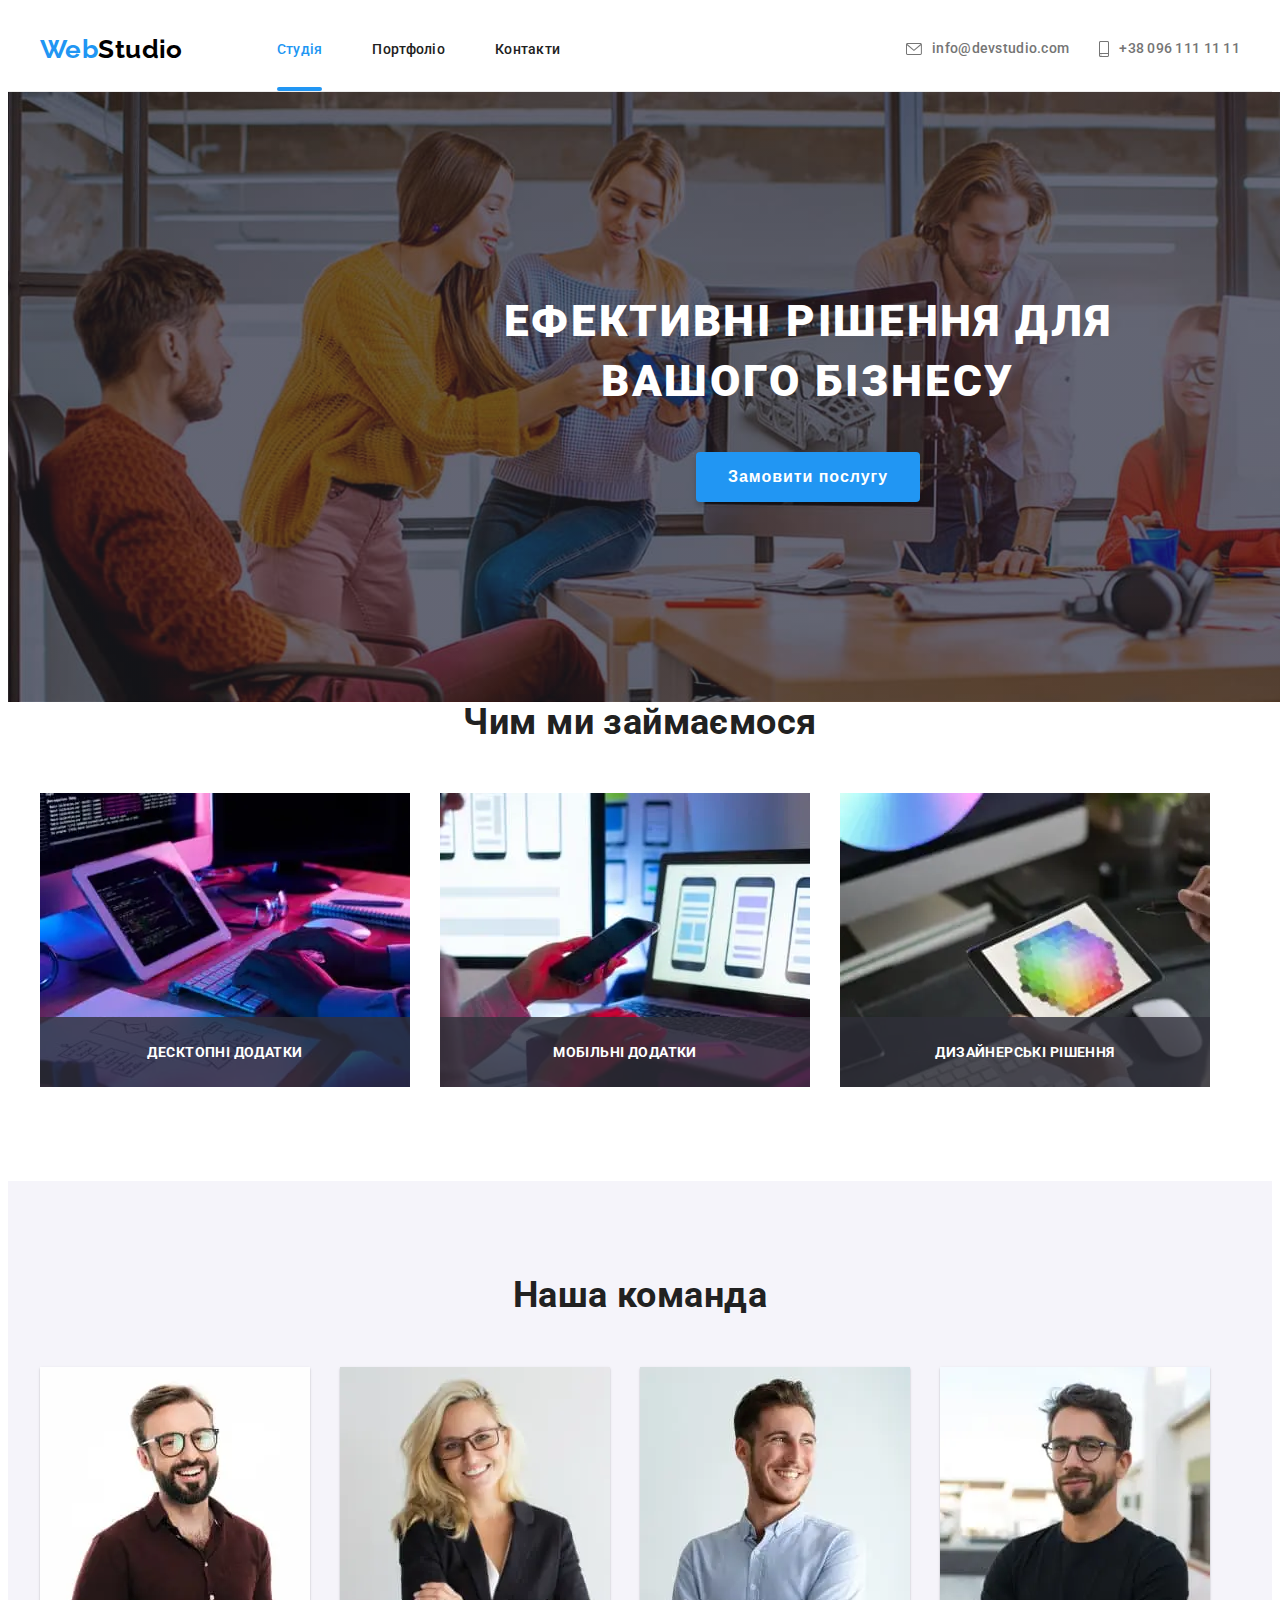
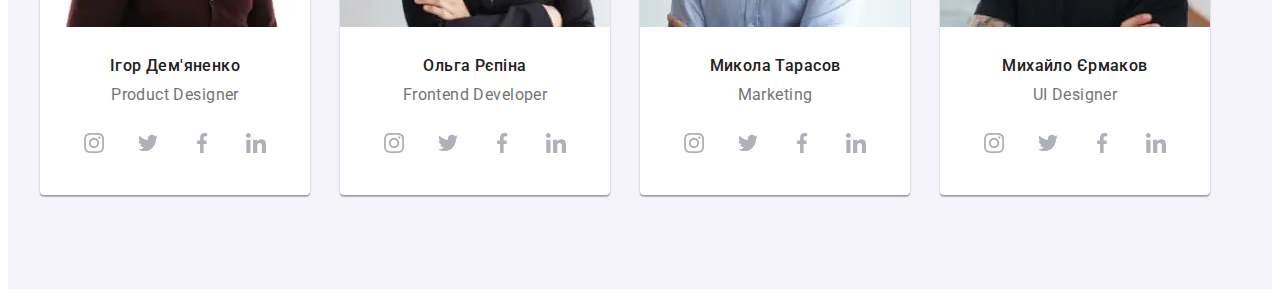
==== index.html @ 6a12a8f6 "add-img-home-page" ====
<!DOCTYPE html>
<html lang="uk">
  <head>
    <meta charset="UTF-8" />
    <meta http-equiv="X-UA-Compatible" content="IE=edge" />
    <meta name="viewport" content="width=device-width, initial-scale=1.0" />
    <!--fonts-raleway-roboto----------------->
    <link rel="preconnect" href="https://fonts.googleapis.com" />
    <link rel="preconnect" href="https://fonts.gstatic.com" crossorigin />
    <link
      href="https://fonts.googleapis.com/css2?family=Oleo+Script:wght@400;700&family=Raleway:wght@700&family=Roboto:wght@400;500;700;900&display=swap"
      rel="stylesheet"
    />

    <!--normalazi----------------------------------->
    <link
      rel="stylesheet"
      href="https://cdnjs.cloudflare.com/ajax/libs/modern-normalize/1.1.0/modern-normalize.min.css"
      integrity="sha512-wpPYUAdjBVSE4KJnH1VR1HeZfpl1ub8YT/NKx4PuQ5NmX2tKuGu6U/JRp5y+Y8XG2tV+wKQpNHVUX03MfMFn9Q=="
      crossorigin="anonymous"
      referrerpolicy="no-referrer"
    />
    <!--normalize-end------------------------------->

    <link rel="stylesheet" href="./css/main.min.css" />
    <title>WebStudio</title>
  </head>
  <body>
    <!--navigation-section-------------------->
    <header class="header">
      <div class="container header-container">
        <nav class="navigation">
          <!--Logo-------------------->
          <div class="logo__header">
            <a class="link" href="#"
              ><span class="logo__text-blue">Web</span
              ><span class="logo__text-dark">Studio</span></a
            >
          </div>
          <!--menu-buttons------ ------>
          <ul class="navigation__list list hover">
            <li class="navigation__menu">
              <a class="navigation__item-active" href="./index.html">Студія</a>
            </li>
            <li class="navigation__menu">
              <a class="navigation__item" href="./portfolio.html">Портфоліо</a>
            </li>
            <li class="navigation__menu">
              <a class="navigation__item" href="#">Контакти</a>
            </li>
          </ul>
        </nav>

        <!--right-------------------------->
        <div class="navigation__contact">
          <ul class="navigation__list list navigation__contact-wrap">
            <li class="navigation__contact-items hover">
              <a class="navigation__mail" href="mailto:info@devstudio.com">
                <svg class="icon-envelope" width="16" height="12">
                  <use href="./images/icons.svg#envelope"></use>
                </svg>
                info@devstudio.com
              </a>
            </li>

            <li class="navigation__contact-items hover">
              <a class="navigation__telephone" href="tel:+380961111111">
                <svg class="icon-smartphone" width="10" height="16">
                  <use href="./images/icons.svg#smartphone"></use>
                </svg>
                +38 096 111 11 11
              </a>
            </li>
          </ul>
        </div>
        <!--right-end---------------------------->
        <button type="button" class="mobile-menu-btn js-open-menu">
          <svg class="mobile-menu-btn__icon" width="40" height="40">
            <use href="./images/icons.svg#icon-burger"></use>
          </svg>
        </button>
      </div>
      <!--container-end-->

      <div class="mobile-menu js-menu-container">
        <div class="container mobile-menu__container">
          <button type="button" class="mobile-menu__close-btn js-close-menu">
            <svg class="mobile-menu__close-icon" width="40" height="40">
              <use href="./images/icons.svg#icon-close"></use>
            </svg>
          </button>
          <ul class="list mobile-menu__page__indent">
            <li>
              <a class="link mobile-menu__page__link" href="./index.html"
                >Студія</a
              >
            </li>
            <li>
              <a class="link mobile-menu__page__link" href="./portfolio.html"
                >Портфоліо</a
              >
            </li>
            <li>
              <a class="link mobile-menu__page__link" href="#">Контакти</a>
            </li>
          </ul>
          <ul class="list mobile-menu__contact__indent">
            <li>
              <a
                class="link mobile-menu__contact__number"
                href="tel:+380961111111"
                >+38 096 111 11 11</a
              >
            </li>
            <li>
              <a
                class="link mobile-menu__contact__mail"
                href="mailto:info@devstudio.com"
                >info@devstudio.com</a
              >
            </li>
          </ul>
          <ul class="mobile-menu__social-btn list">
            <li class="mobile-menu__social-btn__border">
              <a class="link mobile-menu__social-btn__link" href=""
                >Instagram</a
              >
            </li>
            <li class="mobile-menu__social-btn__border">
              <a class="link mobile-menu__social-btn__link" href="">Twitter</a>
            </li>
            <li class="mobile-menu__social-btn__border">
              <a class="link mobile-menu__social-btn__link" href="">Facebook</a>
            </li>
            <li class="mobile-menu__social-btn__border">
              <a class="link mobile-menu__social-btn__link" href="">LinkedIn</a>
            </li>
          </ul>
        </div>
      </div>
    </header>

    <!--baner-section------------->
    <main>
      <section class="banner">
        <div class="container">
          <h1>Ефективні рішення для вашого бізнесу</h1>
          <button type="button" data-modal-open>Замовити послугу</button>
        </div>
      </section>

      <!--benefit-section-------
      <section class="benefits__content">
        <div class="container">
          <h2 class="visually-hidden">Наші переваги</h2>
          <ul class="benefits__wrapper">
            <li class="list benefit__content-indent">
              <div class="benefit__icon-border">
                <svg width="70" height="70">
                  <use href="./images/icons.svg#antenna"></use>
                </svg>
              </div>
              <h3 class="">Увага до деталей</h3>
              <p>
                Ідейні міркування, і навіть початок повсякденної роботи з
                формування позиції
              </p>
            </li>
            <li class="list benefit__content-indent">
              <div class="benefit__icon-border">
                <svg width="70" height="70">
                  <use href="./images/icons.svg#clock"></use>
                </svg>
              </div>
              <h3>Пунктуальність</h3>
              <p>
                Завдання організації, особливо рамки і місце навчання кадрів
                тягне у себе.
              </p>
            </li>
            <li class="list benefit__content-indent">
              <div class="benefit__icon-border">
                <svg width="70" height="70">
                  <use href="./images/icons.svg#diagram"></use>
                </svg>
              </div>
              <h3>Планування</h3>
              <p>
                Так само консультація з широким активом значною мірою зумовляє.
              </p>
            </li>
            <li class="list benefit__content-indent">
              <div class="benefit__icon-border">
                <svg width="70" height="70">
                  <use href="./images/icons.svg#astronaut"></use>
                </svg>
              </div>
              <h3>Сучасні технології</h3>
              <p>
                Значимість цих проблем настільки очевидна, що реалізація
                планових завдань.
              </p>
            </li>
          </ul>
        </div>
      </section>
-->

      <!--an experience--------->
      <section class="experience__content">
        <div class="container">
          <h2>Чим ми займаємося</h2>
          <ul class="experience__content__img list">
            <li>
              <div class="experience__wrapper">
                <picture>
                  <source
                    srcset="./images/coding.webp 1x, ./images/coding-2x.webp 2x"
                    media="(min-width: 1200px)"
                    type="image/webp"
                  />
                  <source
                    srcset="./images/coding.jpg 1x, ./images/coding-2x.jpg 2x"
                    media="(min-width: 1200px)"
                  />
                  <source
                    srcset="./images/coding.webp 1x, ./images/coding-2x.webp 2x"
                    media="(min-width: 768px)"
                    type="image/webp"
                  />
                  <source
                    srcset="./images/coding.jpg 1x, ./images/coding-2x.jpg 2x"
                    media="(min-width: 768px)"
                  />
                  <source
                    srcset="./images/coding.webp 1x, ./images/coding-2x.webp 2x"
                    media="(max-width: 767px)"
                    type="image/webp"
                  />
                  <source
                    srcset="./images/coding.jpg 1x, ./images/coding-2x.jpg 2x"
                    media="(max-width: 767px)"
                  />

                  <img
                    src="./images/coding.jpg"
                    alt="программування"
                    width="370"
                  />
                </picture>

                <div class="experience__description">
                  <h3>Десктопні додатки</h3>
                </div>
                <!--wrapper-exp-end-->
              </div>
            </li>
            <li>
              <div class="experience__wrapper">
                <picture>
                  <source
                    srcset="
                      ./images/mob-dev.webp    1x,
                      ./images/mob-dev-2x.webp 2x
                    "
                    media="(min-width: 1200px)"
                    type="image/webp"
                  />
                  <source
                    srcset="./images/mob-dev.jpg 1x, ./images/mob-dev-2x.jpg 2x"
                    media="(min-width: 1200px)"
                  />
                  <source
                    srcset="
                      ./images/mob-dev.webp    1x,
                      ./images/mob-dev-2x.webp 2x
                    "
                    media="(min-width: 768px)"
                    type="image/webp"
                  />
                  <source
                    srcset="./images/mob-dev.jpg 1x, ./images/mob-dev-2x.jpg 2x"
                    media="(min-width: 768px)"
                  />
                  <source
                    srcset="
                      ./images/mob-dev.webp    1x,
                      ./images/mob-dev-2x.webp 2x
                    "
                    media="(max-width: 767px)"
                    type="image/webp"
                  />
                  <source
                    srcset="./images/mob-dev.jpg 1x, ./images/mob-dev-2x.jpg 2x"
                    media="(max-width: 767px)"
                  />

                  <img
                    src="./images/mob-dev.jpg"
                    alt="розробка мобільних додатків"
                    width="370"
                  />
                </picture>
                <div class="experience__description">
                  <h3>Мобільні додатки</h3>
                </div>
                <!--wrapper-exp-end-->
              </div>
            </li>
            <li>
              <div class="experience__wrapper">
                <picture>
                  <source
                    srcset="
                      ./images/design-dev.webp    1x,
                      ./images/design-dev-2x.webp 2x
                    "
                    media="(min-width: 1200px)"
                    type="image/webp"
                  />
                  <source
                    srcset="
                      ./images/design-dev.jpg    1x,
                      ./images/design-dev-2x.jpg 2x
                    "
                    media="(min-width: 1200px)"
                  />
                  <source
                    srcset="
                      ./images/design-dev.webp    1x,
                      ./images/design-dev-2x.webp 2x
                    "
                    media="(min-width: 768px)"
                    type="image/webp"
                  />
                  <source
                    srcset="
                      ./images/design-dev.jpg    1x,
                      ./images/design-dev-2x.jpg 2x
                    "
                    media="(min-width: 768px)"
                  />
                  <source
                    srcset="
                      ./images/design-dev.webp    1x,
                      ./images/design-dev-2x.webp 2x
                    "
                    media="(max-width: 767px)"
                    type="image/webp"
                  />
                  <source
                    srcset="
                      ./images/design-dev.jpg    1x,
                      ./images/design-dev-2x.jpg 2x
                    "
                    media="(max-width: 767px)"
                  />
                  <img
                    src="./images/design-dev.jpg"
                    alt="розробка дизайну"
                    width="370"
                  />
                </picture>
                <div class="experience__description">
                  <h3>Дизайнерські рішення</h3>
                </div>
                <!--wrapper-exp-end-->
              </div>
            </li>
          </ul>
        </div>
        <!--container-end-->
      </section>

      <!--our-command-section----->
      <section class="our-command__content">
        <div class="container">
          <h2>Наша команда</h2>
          <ul class="list our-command__indent">
            <li class="our-command__card">
              <!--person-1------------------>
              <picture>
                <source
                  srcset="
                    ./images/igor-demyanenko.webp    1x,
                    ./images/igor-demyanenko-2x.webp 2x
                  "
                  media="(min-width: 1200px)"
                  type="image/webp"
                />
                <source
                  srcset="
                    ./images/igor-demyanenko.jpg    1x,
                    ./images/igor-demyanenko-2x.jpg 2x
                  "
                  media="(min-width: 1200px)"
                />
                <source
                  srcset="
                    ./images/igor-demyanenko.webp    1x,
                    ./images/igor-demyanenko-2x.webp 2x
                  "
                  media="(min-width: 768px)"
                  type="image/webp"
                />
                <source
                  srcset="
                    ./images/igor-demyanenko.jpg    1x,
                    ./images/igor-demyanenko-2x.jpg 2x
                  "
                  media="(min-width: 768px)"
                />
                <source
                  srcset="
                    ./images/igor-demyanenko.webp    1x,
                    ./images/igor-demyanenko-2x.webp 2x
                  "
                  media="(max-width: 767px)"
                  type="image/webp"
                />
                <source
                  srcset="
                    ./images/igor-demyanenko.jpg    1x,
                    ./images/igor-demyanenko-2x.jpg 2x
                  "
                  media="(max-width: 767px)"
                />

                <img
                  src="./images/igor-demyanenko.jpg"
                  alt="Дизайнер"
                  width="270"
                />
              </picture>
              <div class="our-command__card-indent">
                <h3>Ігор Дем'яненко</h3>
                <p lang="en">Product Designer</p>

                <ul class="list our-command__icon-wrapper">
                  <li class="">
                    <a class="our-command__icon-link" href="">
                      <svg class="our-command__icon" width="20" height="20">
                        <use href="./images/icons.svg#instagram"></use>
                      </svg>
                    </a>
                  </li>
                  <li>
                    <a class="our-command__icon-link" href="">
                      <svg class="our-command__icon" width="20" height="20">
                        <use href="./images/icons.svg#twitter"></use>
                      </svg>
                    </a>
                  </li>
                  <li>
                    <a class="our-command__icon-link" href="">
                      <svg class="our-command__icon" width="20" height="20">
                        <use href="./images/icons.svg#facebook"></use>
                      </svg>
                    </a>
                  </li>
                  <li>
                    <a class="our-command__icon-link" href="">
                      <svg class="our-command__icon" width="20" height="20">
                        <use href="./images/icons.svg#linkedin"></use>
                      </svg>
                    </a>
                  </li>
                </ul>
              </div>
            </li>
            <!--person-2--------------------->
            <li class="our-command__card">
              <picture>
                <source
                  srcset="
                    ./images/olga-repina.webp    1x,
                    ./images/olga-repina-2x.webp 2x
                  "
                  media="(min-width: 1200px)"
                  type="image/webp"
                />
                <source
                  srcset="
                    ./images/olga-repina.jpg    1x,
                    ./images/olga-repina-2x.jpg 2x
                  "
                  media="(min-width: 1200px)"
                />
                <source
                  srcset="
                    ./images/olga-repina.webp    1x,
                    ./images/olga-repina-2x.webp 2x
                  "
                  media="(min-width: 768px)"
                  type="image/webp"
                />
                <source
                  srcset="
                    ./images/olga-repina.jpg    1x,
                    ./images/olga-repina-2x.jpg 2x
                  "
                  media="(min-width: 768px)"
                />
                <source
                  srcset="
                    ./images/olga-repina.webp    1x,
                    ./images/olga-repina-2x.webp 2x
                  "
                  media="(max-width: 767px)"
                  type="image/webp"
                />
                <source
                  srcset="
                    ./images/olga-repina.jpg    1x,
                    ./images/olga-repina-2x.jpg 2x
                  "
                  media="(max-width: 767px)"
                />
                <img
                  src="./images/olga-repina.jpg"
                  alt="Розробник"
                  width="270"
                />
              </picture>
              <div class="our-command__card-indent">
                <h3>Ольга Рєпіна</h3>
                <p lang="en">Frontend Developer</p>

                <ul class="list our-command__icon-wrapper">
                  <li class="">
                    <a class="our-command__icon-link" href="">
                      <svg class="our-command__icon" width="20" height="20">
                        <use href="./images/icons.svg#instagram"></use>
                      </svg>
                    </a>
                  </li>
                  <li>
                    <a class="our-command__icon-link" href="">
                      <svg class="our-command__icon" width="20" height="20">
                        <use href="./images/icons.svg#twitter"></use>
                      </svg>
                    </a>
                  </li>
                  <li>
                    <a class="our-command__icon-link" href="">
                      <svg class="our-command__icon" width="20" height="20">
                        <use href="./images/icons.svg#facebook"></use>
                      </svg>
                    </a>
                  </li>
                  <li>
                    <a class="our-command__icon-link" href="">
                      <svg class="our-command__icon" width="20" height="20">
                        <use href="./images/icons.svg#linkedin"></use>
                      </svg>
                    </a>
                  </li>
                </ul>
              </div>
            </li>
            <!--persone-3--------------------->
            <li class="our-command__card">
              <picture>
                <source
                  srcset="
                    ./images/mikola-tarasov.webp    1x,
                    ./images/mikola-tarasov-2x.webp 2x
                  "
                  media="(min-width: 1200px)"
                  type="image/webp"
                />
                <source
                  srcset="
                    ./images/mikola-tarasov.jpg    1x,
                    ./images/mikola-tarasov-2x.jpg 2x
                  "
                  media="(min-width: 1200px)"
                />
                <source
                  srcset="
                    ./images/mikola-tarasov.webp    1x,
                    ./images/mikola-tarasov-2x.webp 2x
                  "
                  media="(min-width: 768px)"
                  type="image/webp"
                />
                <source
                  srcset="
                    ./images/mikola-tarasov.jpg    1x,
                    ./images/mikola-tarasov-2x.jpg 2x
                  "
                  media="(min-width: 768px)"
                />
                <source
                  srcset="
                    ./images/mikola-tarasov.webp    1x,
                    ./images/mikola-tarasov-2x.webp 2x
                  "
                  media="(max-width: 767px)"
                  type="image/webp"
                />
                <source
                  srcset="
                    ./images/mikola-tarasov.jpg    1x,
                    ./images/mikola-tarasov-2x.jpg 2x
                  "
                  media="(max-width: 767px)"
                />
                <img
                  src="./images/mikola-tarasov.jpg"
                  alt="Маркетолог"
                  width="270"
                />
              </picture>
              <div class="our-command__card-indent">
                <h3>Микола Тарасов</h3>
                <p lang="en">Marketing</p>

                <ul class="list our-command__icon-wrapper">
                  <li class="">
                    <a class="our-command__icon-link" href="">
                      <svg class="our-command__icon" width="20" height="20">
                        <use href="./images/icons.svg#instagram"></use>
                      </svg>
                    </a>
                  </li>
                  <li>
                    <a class="our-command__icon-link" href="">
                      <svg class="our-command__icon" width="20" height="20">
                        <use href="./images/icons.svg#twitter"></use>
                      </svg>
                    </a>
                  </li>
                  <li>
                    <a class="our-command__icon-link" href="">
                      <svg class="our-command__icon" width="20" height="20">
                        <use href="./images/icons.svg#facebook"></use>
                      </svg>
                    </a>
                  </li>
                  <li>
                    <a class="our-command__icon-link" href="">
                      <svg class="our-command__icon" width="20" height="20">
                        <use href="./images/icons.svg#linkedin"></use>
                      </svg>
                    </a>
                  </li>
                </ul>
              </div>
            </li>
            <!--person-4------------>
            <li class="our-command__card">
              <picture>
                <source
                  srcset="
                    ./images/mihailo-ermakov.webp    1x,
                    ./images/mihailo-ermakov-2x.webp 2x
                  "
                  media="(min-width: 1200px)"
                  type="image/webp"
                />
                <source
                  srcset="
                    ./images/mihailo-ermakov.jpg    1x,
                    ./images/mihailo-ermakov-2x.jpg 2x
                  "
                  media="(min-width: 1200px)"
                />
                <source
                  srcset="
                    ./images/mihailo-ermakov.webp    1x,
                    ./images/mihailo-ermakov-2x.webp 2x
                  "
                  media="(min-width: 768px)"
                  type="image/webp"
                />
                <source
                  srcset="
                    ./images/mihailo-ermakov.jpg    1x,
                    ./images/mihailo-ermakov-2x.jpg 2x
                  "
                  media="(min-width: 768px)"
                />
                <source
                  srcset="
                    ./images/mihailo-ermakov.webp    1x,
                    ./images/mihailo-ermakov-2x.webp 2x
                  "
                  media="(max-width: 767px)"
                  type="image/webp"
                />
                <source
                  srcset="
                    ./images/mihailo-ermakov.jpg    1x,
                    ./images/mihailo-ermakov-2x.jpg 2x
                  "
                  media="(max-width: 767px)"
                />
                <img
                  src="./images/mihailo-ermakov.jpg"
                  alt="Дизайнер"
                  width="270"
                />
              </picture>
              <div class="our-command__card-indent">
                <h3>Михайло Єрмаков</h3>
                <p lang="en">UI Designer</p>

                <ul class="list our-command__icon-wrapper">
                  <li class="">
                    <a class="our-command__icon-link" href="">
                      <svg class="our-command__icon" width="20" height="20">
                        <use href="./images/icons.svg#instagram"></use>
                      </svg>
                    </a>
                  </li>
                  <li>
                    <a class="our-command__icon-link" href="">
                      <svg class="our-command__icon" width="20" height="20">
                        <use href="./images/icons.svg#twitter"></use>
                      </svg>
                    </a>
                  </li>
                  <li>
                    <a class="our-command__icon-link" href="">
                      <svg class="our-command__icon" width="20" height="20">
                        <use href="./images/icons.svg#facebook"></use>
                      </svg>
                    </a>
                  </li>
                  <li>
                    <a class="our-command__icon-link" href="">
                      <svg class="our-command__icon" width="20" height="20">
                        <use href="./images/icons.svg#linkedin"></use>
                      </svg>
                    </a>
                  </li>
                </ul>
              </div>
            </li>
          </ul>
        </div>
        <!--container-end-->
      </section>

      <!--section-our-client---------
      <section class="our-client__content">
        <div class="container">
          <h2>Постійні клієнти</h2>
          <ul class="list our-client__logo-wrapper">
            <li class="client-logo__indent">
              <a class="client-logo__link" href="#">
                <svg class="client-logo__icon" width="106" height="60">
                  <use href="./images/icons.svg#Logo-1"></use>
                </svg>
              </a>
            </li>
            <li class="client-logo__indent">
              <a class="client-logo__link" href="#">
                <svg class="client-logo__icon" width="106" height="60">
                  <use href="./images/icons.svg#Logo-2"></use>
                </svg>
              </a>
            </li>
            <li class="client-logo__indent">
              <a class="client-logo__link" href="#">
                <svg class="client-logo__icon" width="106" height="60">
                  <use href="./images/icons.svg#Logo-3"></use>
                </svg>
              </a>
            </li>
            <li class="client-logo__indent">
              <a class="client-logo__link" href="">
                <svg class="client-logo__icon" width="106" height="60">
                  <use href="./images/icons.svg#Logo-4"></use>
                </svg>
              </a>
            </li>
            <li class="client-logo__indent">
              <a class="client-logo__link" href="#">
                <svg class="client-logo__icon" width="106" height="60">
                  <use href="./images/icons.svg#Logo-5"></use>
                </svg>
              </a>
            </li>
            <li class="client-logo__indent">
              <a class="client-logo__link" href="#">
                <svg class="client-logo__icon" width="106" height="60">
                  <use href="./images/icons.svg#Logo-6"></use>
                </svg>
              </a>
            </li>
          </ul>
        </div>
      --container-end--
      </section>
    
      --section-our-client-end------->
    </main>

    <!--footer-------------------
    <footer>
      <div class="container">
        <div class="footer__wrapper">
          <div class="">
            <div class="footer__logo-wrapper">
              <a href="#"
                ><span class="logo__text-blue">Web</span
                ><span class="logo__text-white">Studio</span></a
              >
            </div>

            <address>
              <p>м. Київ, пр-т Лесі Українки, 26</p>
              <ul class="list">
                <li>
                  <a class="link" href="mailto:info@example.com">
                    info@example.com
                  </a>
                </li>
                <li>
                  <a class="link" href="tel:+380991111111">
                    +38 099 111 11 11
                  </a>
                </li>
              </ul>
            </address>
          </div>

          <div class="footer-social__content">
            <p>приєднуйтесь</p>
            <ul class="list footer-social__icon-indent">
              <li>
                <a class="footer-social__link" href="#">
                  <svg class="footer-social__icon" width="20" height="20">
                    <use href="./images/icons.svg#instagram"></use>
                  </svg>
                </a>
              </li>
              <li>
                <a class="footer-social__link" href="#">
                  <svg class="footer-social__icon" width="20" height="20">
                    <use href="./images/icons.svg#twitter"></use>
                  </svg>
                </a>
              </li>
              <li>
                <a class="footer-social__link" href="#">
                  <svg class="footer-social__icon" width="20" height="20">
                    <use href="./images/icons.svg#facebook"></use>
                  </svg>
                </a>
              </li>
              <li>
                <a class="footer-social__link" href="#">
                  <svg class="footer-social__icon" width="20" height="20">
                    <use href="./images/icons.svg#linkedin"></use>
                  </svg>
                </a>
              </li>
            </ul>
          </div>
        --address-social-end--

          <div class="footer-mailing__content">
            <p>Підпишіться на розсилку</p>

            <form class="footer-mailing__form">
              <input
                name="user_email"
                class="footer-mailing__input"
                type="email"
                placeholder="E-mail"
              />
              <button class="footer-mailing__btn" type="submit">
                Підписатися
                <svg class="footer-mailing__icon" width="24" height="24">
                  <use href="./images/icons.svg#icon-send"></use>
                </svg>
              </button>
            </form>
          </div>
          --------------------------
        </div>
        --column-end--
      </div>
      --container-end--
    </footer>
  -->
    <!--backdrop----------------------
    <div class="backdrop is-hidden" data-modal>
      <div class="modal">
        <button type="button" class="modal__close-btn" data-modal-close>
          <svg class="modal-close-icon" width="18" height="18">
            <use href="./images/icons.svg#icon-close"></use>
          </svg>
        </button>

        <strong class="modal__header"
          >Залиште свої дані, ми вам передзвонимо</strong
        >
        <form class="contact-form">
          <label class="modal-form__field">
            <span class="modal-form__title-name">Ім'я</span>
            <span class="modal-form__input-wrapper">
              <input name="user_name" class="modal-form__input" type="text" />

              <svg class="modal-form__icon" width="18" height="18">
                <use href="./images/icons.svg#icon-person"></use>
              </svg>
            </span>
          </label>

          <label class="modal-form__field">
            <span class="modal-form__title-phone">Телефон</span>
            <span class="modal-form__input-wrapper">
              <input name="user_phone" class="modal-form__input" type="tel" />
              <svg class="modal-form__icon" width="18" height="18">
                <use href="./images/icons.svg#icon-phone-form"></use>
              </svg>
            </span>
          </label>

          <label class="modal-form__field">
            <span class="modal-form__title-email">Пошта</span>
            <span class="modal-form__input-wrapper">
              <input name="user_email" class="modal-form__input" type="email" />
              <svg class="modal-form__icon" width="18" height="18">
                <use href="./images/icons.svg#icon-email-form"></use>
              </svg>
            </span>
          </label>

          <label class="modal-form__field">
            <span class="modal-form__title-comment">Коментар</span>
            <textarea
              name="user_message"
              class="modal-form__message"
              placeholder="Введіть текст"
            ></textarea>
          </label>

          <div class="">
            <input
              name="accept-policy"
              type="checkbox"
              class="modal-form__checkbox visually-hidden"
              id="policy-checkbox"
              required
            />

            <label for="policy-checkbox" class="modal-form__checkbox-label">
              <span class="checkbox-icon-border">
                <svg class="checkbox-icon" width="16" height="15">
                  <use href="./images/icons.svg#icon-check-white"></use>
                </svg>
              </span>
              Погоджуюся з розсилкою та приймаю &nbsp;
              <a href="#">Умови договору</a>
            </label>
          </div>
          <button type="submit" class="modal-form__submit-btn">
            Відправити
          </button>
        </form>

        --modal-end--
      </div>
      --backdrop-end--
    </div>
  -->

    <script src="./js/modal.js"></script>
    <script src="./js/mobile-menu.js"></script>
  </body>
</html>
---- css/main.min.css ----
:root{--hover-color: #2196f3;--h2-h3-color: #212121;--text-color: #757575;--icon-logo-color: #afb1b8;--bg-color-black: #2f303a;--logo-color-black: #000000;--white-color: #ffffff;--background-button-color: #f5f4fa;--adress-a-color: rgba(255, 255, 255, 0.6)}.container{padding-left:15px;padding-right:15px;margin-left:auto;margin-right:auto}@media screen and (min-width: 480px){.container{width:450px}}@media screen and (min-width: 768px){.container{width:720px}}@media screen and (min-width: 1200px){.container{width:1200px}}body{font-family:"Roboto",sans-serif;letter-spacing:.03em;font-size:14px;color:var(--text-color)}.visually-hidden{position:absolute;white-space:nowrap;width:1px;height:1px;overflow:hidden;border:0;padding:0;clip:rect(0 0 0 0);-webkit-clip-path:inset(100%);clip-path:inset(100%);margin:-1px}h1,h2,h3,p{margin-top:0;margin-bottom:0}ul,ol{margin-top:0;margin-bottom:0;padding-left:0}img{display:block}.list{list-style:none}.link{text-decoration:none}.header{position:relative;padding-top:25px;padding-bottom:25px;border-bottom:1px solid #ececec}.navigation{display:-webkit-box;display:-ms-flexbox;display:flex;-webkit-box-align:center;-ms-flex-align:center;align-items:center}.navigation__item{font-weight:500;font-size:14px;line-height:1.14;letter-spacing:.02em;color:var(--h2-h3-color);text-decoration:none;-webkit-transition:color 250ms cubic-bezier(0.4, 0, 0.2, 1);transition:color 250ms cubic-bezier(0.4, 0, 0.2, 1)}.navigation__item-active{font-weight:500;font-size:14px;line-height:1.14;letter-spacing:.02em;color:var(--hover-color);text-decoration:none}.navigation__item-active::after{content:"";position:absolute;width:100%;height:4px;border-radius:2px;background-color:#2196f3;top:46px;left:0px}.hover a:hover,.hover a:focus{color:var(--hover-color);fill:currentColor}.icon-envelope{margin-right:10px;fill:currentColor}.icon-envelope:hover,.icon-envelope:focus{color:var(--hover-color);fill:currentColor}.icon-smartphone{margin-right:10px;fill:currentColor}.icon-smartphone:hover,.icon-smartphone:focus{color:var(--hover-color);fill:currentColor}@media screen and (max-width: 767px){.navigation__list{display:none}.header{position:relative;padding-top:16px;padding-bottom:16px;border-bottom:1px solid #ececec}.header-container{display:-webkit-box;display:-ms-flexbox;display:flex;-webkit-box-pack:justify;-ms-flex-pack:justify;justify-content:space-between;-webkit-box-align:end;-ms-flex-align:end;align-items:flex-end}.mobile-menu-btn{border:none;background-color:rgba(0,0,0,0);padding:0;line-height:0;padding-right:10px;cursor:pointer}.mobile-menu{position:absolute;top:0;left:0;width:100%;height:100vh;overflow:auto;background-color:var(--white-color);opacity:0;visibility:hidden;pointer-events:none;-webkit-transition:opacity 250ms cubic-bezier(0.4, 0, 0.2, 1),visibility 250ms cubic-bezier(0.4, 0, 0.2, 1);transition:opacity 250ms cubic-bezier(0.4, 0, 0.2, 1),visibility 250ms cubic-bezier(0.4, 0, 0.2, 1)}.mobile-menu.is-open{opacity:1;visibility:visible;pointer-events:auto}.mobile-menu__close-btn{position:absolute;top:21px;right:25px;background-color:rgba(0,0,0,0);border:none;padding:0;line-height:0;cursor:pointer;-webkit-transition:fill 250ms cubic-bezier(0.4, 0, 0.2, 1);transition:fill 250ms cubic-bezier(0.4, 0, 0.2, 1)}.mobile-menu__close-btn:focus,.mobile-menu__close-btn:hover{fill:var(--hover-color)}.mobile-menu__container{position:relative;padding-top:48px;padding-bottom:48px;height:100vh}.mobile-menu__page__indent li:nth-child(-n+2){margin-bottom:36px}.mobile-menu__page__indent li:nth-child(3){margin-bottom:302px}.mobile-menu__page__link{font-family:"Roboto",sans-serif;font-weight:500;font-size:40px;line-height:47px;letter-spacing:.02em;color:var(--h2-h3-color);-webkit-transition:color 250ms cubic-bezier(0.4, 0, 0.2, 1);transition:color 250ms cubic-bezier(0.4, 0, 0.2, 1)}.mobile-menu__page__link:hover,.mobile-menu__page__link:focus{color:var(--hover-color);outline:none}.mobile-menu__contact__indent li:nth-child(1){margin-bottom:32px}.mobile-menu__contact__indent li:nth-child(2){margin-bottom:64px}.mobile-menu__contact__number{font-family:"Roboto",sans-serif;font-weight:500;font-size:34px;line-height:40px;letter-spacing:.02em;color:var(--hover-color)}.mobile-menu__contact__mail{font-family:"Roboto",sans-serif;font-weight:500;font-size:24px;line-height:28px;letter-spacing:.02em;color:var(--text-color)}.mobile-menu__social-btn{display:-webkit-box;display:-ms-flexbox;display:flex;padding-bottom:48px}.mobile-menu__social-btn__border{border-right:1px solid rgba(33,33,33,.2);padding-right:10px}.mobile-menu__social-btn__border:not(:first-child){padding-left:10px}.mobile-menu__social-btn__border:last-child{border:none;padding-right:0}.mobile-menu__social-btn__link{font-family:"Roboto",sans-serif;font-weight:500;font-size:18px;line-height:22px;letter-spacing:.02em;color:var(--hover-color)}}@media screen and (min-width: 768px){.header{position:relative;padding-top:26px;padding-bottom:26px;border-bottom:1px solid #ececec}.header-container{display:-webkit-box;display:-ms-flexbox;display:flex;-webkit-box-pack:justify;-ms-flex-pack:justify;justify-content:space-between}.navigation__list{display:-webkit-box;display:-ms-flexbox;display:flex;-webkit-box-align:center;-ms-flex-align:center;align-items:center}.navigation__menu{margin-right:50px;position:relative}.navigation__contact-wrap{-webkit-box-orient:vertical;-webkit-box-direction:normal;-ms-flex-direction:column;flex-direction:column;-webkit-box-align:start;-ms-flex-align:start;align-items:flex-start}.navigation__mail{display:-webkit-box;display:-ms-flexbox;display:flex;font-weight:500;font-size:12px;line-height:.85;letter-spacing:.02em;color:var(--text-color);text-decoration:none;-webkit-box-align:center;-ms-flex-align:center;align-items:center;-webkit-box-pack:center;-ms-flex-pack:center;justify-content:center;-webkit-transition:colorcubic-bezier(0.4, 0, 0.2, 1);transition:colorcubic-bezier(0.4, 0, 0.2, 1);margin-bottom:10px}.navigation__telephone{display:-webkit-box;display:-ms-flexbox;display:flex;font-weight:500;font-size:12px;line-height:.85;letter-spacing:.02em;color:var(--text-color);text-decoration:none;-webkit-box-align:center;-ms-flex-align:center;align-items:center;-webkit-box-pack:center;-ms-flex-pack:center;justify-content:center;-webkit-transition:colorcubic-bezier(0.4, 0, 0.2, 1);transition:colorcubic-bezier(0.4, 0, 0.2, 1)}.mobile-menu-btn{display:none}.mobile-menu__container{display:none}}@media screen and (min-width: 1200px){.navigation__contact{display:-webkit-box;display:-ms-flexbox;display:flex;-webkit-box-align:center;-ms-flex-align:center;align-items:center}.navigation__list{display:-webkit-box;display:-ms-flexbox;display:flex;-webkit-box-align:center;-ms-flex-align:center;align-items:center}.navigation__menu:not(:last-child){margin-right:50px}.navigation__contact-wrap{display:-webkit-box;display:-ms-flexbox;display:flex;-webkit-box-orient:horizontal;-webkit-box-direction:normal;-ms-flex-direction:row;flex-direction:row}.navigation__mail{display:-webkit-box;display:-ms-flexbox;display:flex;font-weight:500;font-size:14px;line-height:1.14;letter-spacing:.02em;color:var(--text-color);text-decoration:none;-webkit-box-align:center;-ms-flex-align:center;align-items:center;-webkit-box-pack:center;-ms-flex-pack:center;justify-content:center;margin-right:30px;margin-bottom:0px;margin-top:auto;-webkit-transition:color 250ms cubic-bezier(0.4, 0, 0.2, 1);transition:color 250ms cubic-bezier(0.4, 0, 0.2, 1)}.navigation__telephone{display:-webkit-box;display:-ms-flexbox;display:flex;font-weight:500;font-size:14px;line-height:1.14;letter-spacing:.02em;color:var(--text-color);text-decoration:none;-webkit-box-align:center;-ms-flex-align:center;align-items:center;-webkit-box-pack:center;-ms-flex-pack:center;justify-content:center;-webkit-transition:color 250ms cubic-bezier(0.4, 0, 0.2, 1);transition:color 250ms cubic-bezier(0.4, 0, 0.2, 1)}}@media screen and (max-width: 767px){.logo__text-dark{font-family:"Raleway",sans-serif;font-style:normal;font-weight:700;font-size:24px;line-height:.85;color:var(--logo-color-black)}.logo__header{margin-right:94px}.logo__text-blue{font-family:"Raleway",sans-serif;font-style:normal;font-weight:700;font-size:24px;line-height:.85;color:var(--hover-color)}}@media screen and (min-width: 768px){.logo__header{margin-right:88px}.logo__text-dark{font-family:"Raleway",sans-serif;font-style:normal;font-weight:700;font-size:24px;line-height:.85;color:var(--logo-color-black)}.logo__text-blue{font-family:"Raleway",sans-serif;font-style:normal;font-weight:700;font-size:24px;line-height:.85;color:var(--hover-color)}}@media screen and (min-width: 1200px){.logo__text-dark{font-family:"Raleway",sans-serif;font-style:normal;font-weight:700;font-size:26px;line-height:1.19;color:var(--logo-color-black)}.logo__header{margin-right:94px}.logo__text-blue{font-family:"Raleway",sans-serif;font-style:normal;font-weight:700;font-size:26px;line-height:1.19;color:var(--hover-color)}}.banner{width:1600px;margin:auto;background:var(--bg-color-black);background-image:radial-gradient(rgba(47, 48, 58, 0.4), rgba(47, 48, 58, 0.4)),url(../images/hero.jpg);background-repeat:no-repeat;background-position:center;background-size:cover;padding:200px 0}.banner h1{width:696px;margin-left:auto;margin-right:auto;font-weight:900;font-size:44px;line-height:1.36;text-align:center;letter-spacing:.06em;text-transform:uppercase;color:var(--white-color)}.banner button{font-weight:700;font-size:16px;line-height:1.87;display:-webkit-box;display:-ms-flexbox;display:flex;-webkit-box-align:center;-ms-flex-align:center;align-items:center;text-align:center;letter-spacing:.06em;color:var(--white-color);padding:10px 32px 10px 32px;margin-top:40px;margin-left:auto;margin-right:auto;background:var(--hover-color);-webkit-box-shadow:0px 4px 4px rgba(0,0,0,.15);box-shadow:0px 4px 4px rgba(0,0,0,.15);border-radius:4px;border:none;cursor:pointer;-webkit-transition:background-color 250ms cubic-bezier(0.4, 0, 0.2, 1);transition:background-color 250ms cubic-bezier(0.4, 0, 0.2, 1)}.banner button:hover,.banner button:focus{background-color:#188ce8}.benefits__content{padding:94px 0}.benefits__content h3{font-weight:700;font-size:14px;line-height:1.14;text-transform:uppercase;color:var(--h2-h3-color);margin-bottom:10px}.benefits__content p{font-size:14px;line-height:1.71;color:var(--text-color);word-wrap:break-word}.benefits__wrapper{display:-webkit-box;display:-ms-flexbox;display:flex;gap:30px}.benefits__wrapper:not(:last-child){padding-right:30px}.benefit__content-indent{-ms-flex-preferred-size:calc((100% - 90px)/4);flex-basis:calc((100% - 90px)/4)}.benefit__icon-border{background-color:#f5f4fa;padding:25px 100px}.benefit__icon-border:not(:last-child){margin-bottom:30px}.experience__content{padding-top:0px;padding-bottom:94px}.experience__content h2{font-weight:700;font-size:36px;line-height:1.16;text-align:center;color:var(--h2-h3-color);margin-bottom:50px}.experience__content__img{display:-webkit-box;display:-ms-flexbox;display:flex;gap:30px}.experience__wrapper{position:relative}.experience__description{position:absolute;display:-webkit-box;display:-ms-flexbox;display:flex;-webkit-box-align:center;-ms-flex-align:center;align-items:center;-webkit-box-pack:center;-ms-flex-pack:center;justify-content:center;bottom:0px;width:370px;height:70px;background-color:rgba(47,48,58,.8)}.experience__description h3{font-family:"Roboto",sans-serif;font-weight:700;font-size:14px;line-height:16.41px;color:#fff;text-transform:uppercase}.our-command__content{background-color:#f5f4fa;padding:94px 0}.our-command__content h2{font-weight:700;font-size:36px;line-height:1.16;text-align:center;color:var(--h2-h3-color);margin-bottom:50px}.our-command__content h3{font-weight:500;font-size:16px;line-height:1.18;text-align:center;color:var(--h2-h3-color);margin-bottom:10px}.our-command__content p{font-size:16px;line-height:1.18;text-align:center;color:var(--text-color)}.our-command__indent{display:-webkit-box;display:-ms-flexbox;display:flex;gap:30px}.our-command__card{background-color:#fff;border-bottom-left-radius:4px;border-bottom-right-radius:4px;-webkit-box-shadow:0px 2px 1px rgba(0,0,0,.2),0px 1px 1px rgba(0,0,0,.14),0px 1px 3px rgba(0,0,0,.12);box-shadow:0px 2px 1px rgba(0,0,0,.2),0px 1px 1px rgba(0,0,0,.14),0px 1px 3px rgba(0,0,0,.12)}.our-command__card-indent{padding:30px 32px}.our-command__icon-wrapper{display:-webkit-box;display:-ms-flexbox;display:flex;-webkit-box-pack:justify;-ms-flex-pack:justify;justify-content:space-between;margin-top:16px}.our-command__icon-link{display:-webkit-box;display:-ms-flexbox;display:flex;-webkit-box-align:center;-ms-flex-align:center;align-items:center;-webkit-box-pack:center;-ms-flex-pack:center;justify-content:center;width:44px;height:44px;border-radius:50%;-webkit-transition:background-color 250ms cubic-bezier(0.4, 0, 0.2, 1);transition:background-color 250ms cubic-bezier(0.4, 0, 0.2, 1)}.our-command__icon-link:hover,.our-command__icon-link:focus{background-color:var(--hover-color)}.our-command__icon-link:hover .our-command__icon,.our-command__icon-link:focus .our-command__icon{fill:#fff}.our-command__icon{fill:var(--icon-logo-color);-webkit-transition:fill 250ms cubic-bezier(0.4, 0, 0.2, 1);transition:fill 250ms cubic-bezier(0.4, 0, 0.2, 1)}.our-client__content{padding:94px 0}.our-client__content h2{font-weight:700;font-size:36px;line-height:1.16;text-align:center;color:var(--h2-h3-color);margin-bottom:50px}.our-client__logo-wrapper{display:-webkit-box;display:-ms-flexbox;display:flex}.client-logo__icon{fill:var(--icon-logo-color);-webkit-transition:fill 250ms cubic-bezier(0.4, 0, 0.2, 1);transition:fill 250ms cubic-bezier(0.4, 0, 0.2, 1)}.client-logo__indent:not(:last-child){margin-right:30px}.client-logo__link{display:-webkit-box;display:-ms-flexbox;display:flex;border:1px solid var(--icon-logo-color);border-radius:4px;padding:16px 32px;-webkit-box-align:center;-ms-flex-align:center;align-items:center;-webkit-box-pack:center;-ms-flex-pack:center;justify-content:center;-webkit-transition:border-color 250ms cubic-bezier(0.4, 0, 0.2, 1);transition:border-color 250ms cubic-bezier(0.4, 0, 0.2, 1)}.client-logo__link:hover,.client-logo__link:focus{border-color:var(--hover-color)}.client-logo__link:hover .client-logo__icon,.client-logo__link:focus .client-logo__icon{fill:var(--hover-color)}.modal__close-btn{position:absolute;top:8px;right:8px;display:-webkit-box;display:-ms-flexbox;display:flex;-webkit-box-pack:center;-ms-flex-pack:center;justify-content:center;-webkit-box-align:center;-ms-flex-align:center;align-items:center;width:30px;height:30px;border-radius:50%;border:1px solid rgba(0,0,0,.1);background-color:rgba(0,0,0,0);padding:0px;cursor:pointer;-webkit-transition:fill 250ms cubic-bezier(0.4, 0, 0.2, 1);transition:fill 250ms cubic-bezier(0.4, 0, 0.2, 1)}.modal__close-btn:focus,.modal__close-btn:hover{fill:var(--hover-color)}.modal{position:absolute;top:50%;left:50%;width:528px;height:581px;border-radius:4px;background-color:#fff;-webkit-transform:translate(-50%, -50%);transform:translate(-50%, -50%);opacity:1;-webkit-box-shadow:0px 1px 3px rgba(0,0,0,.12),0px 1px 1px rgba(0,0,0,.14),0px 2px 1px rgba(0,0,0,.2);box-shadow:0px 1px 3px rgba(0,0,0,.12),0px 1px 1px rgba(0,0,0,.14),0px 2px 1px rgba(0,0,0,.2);-webkit-transition:1250ms cubic-bezier(0.4, 0, 0.2, 1),-webkit-transform 1250ms cubic-bezier(0.4, 0, 0.2, 1);transition:1250ms cubic-bezier(0.4, 0, 0.2, 1),-webkit-transform 1250ms cubic-bezier(0.4, 0, 0.2, 1);transition:transform 1250ms cubic-bezier(0.4, 0, 0.2, 1),1250ms cubic-bezier(0.4, 0, 0.2, 1);transition:transform 1250ms cubic-bezier(0.4, 0, 0.2, 1),1250ms cubic-bezier(0.4, 0, 0.2, 1),-webkit-transform 1250ms cubic-bezier(0.4, 0, 0.2, 1);padding:40px}.modal__header{display:block;font-family:"Roboto",sans-serif;font-weight:700;font-size:20px;line-height:23px;color:#212121;text-align:center;margin-bottom:12px}.modal-form__field{display:block;margin-bottom:10px}.modal-form__field:not(:last-child){margin-bottom:10px}.modal-form__field:nth-child(4){margin-bottom:20px}.modal-form__input{width:100%;height:40px;border-radius:4px;border:1px solid rgba(33,33,33,.2);margin-top:4px;padding-left:42px;cursor:pointer;-webkit-transition:border-color 250ms cubic-bezier(0.4, 0, 0.2, 1);transition:border-color 250ms cubic-bezier(0.4, 0, 0.2, 1)}.modal-form__input:focus{border-color:var(--hover-color);outline:none}.modal-form__input:focus+.modal-form__icon{fill:var(--hover-color);outline:none}.modal-form__icon{position:absolute;display:block;top:50%;left:12px;-webkit-transform:translateY(-50%);transform:translateY(-50%);fill:#212121;-webkit-transition:fill 250ms cubic-bezier(0.4, 0, 0.2, 1);transition:fill 250ms cubic-bezier(0.4, 0, 0.2, 1)}.modal-form__message{width:100%;height:120px;border-radius:4px;border:1px solid rgba(33,33,33,.2);margin-top:4px;padding:12px 16px;resize:none;-webkit-transition:border-color 250ms cubic-bezier(0.4, 0, 0.2, 1);transition:border-color 250ms cubic-bezier(0.4, 0, 0.2, 1);display:block}.modal-form__message:focus{border-color:var(--hover-color);outline:none}.modal-form__message::-webkit-input-placeholder{color:rgba(117,117,117,.5);font-family:"Roboto",sans-serif;font-weight:400;font-size:12px;line-height:14px}.modal-form__message::-moz-placeholder{color:rgba(117,117,117,.5);font-family:"Roboto",sans-serif;font-weight:400;font-size:12px;line-height:14px}.modal-form__message:-ms-input-placeholder{color:rgba(117,117,117,.5);font-family:"Roboto",sans-serif;font-weight:400;font-size:12px;line-height:14px}.modal-form__message::-ms-input-placeholder{color:rgba(117,117,117,.5);font-family:"Roboto",sans-serif;font-weight:400;font-size:12px;line-height:14px}.modal-form__message::placeholder{color:rgba(117,117,117,.5);font-family:"Roboto",sans-serif;font-weight:400;font-size:12px;line-height:14px}.modal-form__title-comment,.modal-form__title-name,.modal-form__title-phone,.modal-form__title-email{color:var(--text-color);font-family:"Roboto",sans-serif;font-weight:400;font-size:12px;line-height:14px;letter-spacing:.01em;display:block}.modal-form__input-wrapper{position:relative;display:block}.checkbox-icon-border{display:-webkit-box;display:-ms-flexbox;display:flex;-webkit-box-align:center;-ms-flex-align:center;align-items:center;justify-items:center;left:0px;bottom:0px;cursor:pointer;margin-right:10px;border:1px solid #212121;border-radius:2px;background-color:#fff}.checkbox-icon{visibility:hidden}.modal-form__checkbox:checked+.modal-form__checkbox-label .checkbox-icon{visibility:visible;background-color:var(--hover-color);border:none}.modal-form__checkbox:checked+.modal-form__checkbox-label .checkbox-icon-border{border-color:#2196f3}.modal-form__checkbox:focus+.modal-form__checkbox-label .checkbox-icon-border{outline:1px solid var(--hover-color)}.modal-form__checkbox-label{display:-webkit-box;display:-ms-flexbox;display:flex;-webkit-box-align:center;-ms-flex-align:center;align-items:center;-webkit-box-pack:center;-ms-flex-pack:center;justify-content:center;font-family:"Roboto",sans-serif;font-weight:400;font-size:14px;line-height:24px;letter-spacing:.03em;color:var(--text-color)}.modal-form__checkbox-label a{color:var(--hover-color)}.modal-form__submit-btn{display:block;margin-top:30px;margin-left:auto;margin-right:auto;background-color:#188ce8;padding:10px 52px;border-radius:4px;border:none;color:#fff;font-family:"Roboto",sans-serif;font-weight:700;font-size:16px;line-height:30px;letter-spacing:.06em;text-align:center;cursor:pointer;-webkit-transition:-webkit-box-shadow 250ms cubic-bezier(0.4, 0, 0.2, 1);transition:-webkit-box-shadow 250ms cubic-bezier(0.4, 0, 0.2, 1);transition:box-shadow 250ms cubic-bezier(0.4, 0, 0.2, 1);transition:box-shadow 250ms cubic-bezier(0.4, 0, 0.2, 1), -webkit-box-shadow 250ms cubic-bezier(0.4, 0, 0.2, 1)}.modal-form__submit-btn:focus,.modal-form__submit-btn:hover{-webkit-box-shadow:0px 4px 4px rgba(0,0,0,.15);box-shadow:0px 4px 4px rgba(0,0,0,.15);outline:none}.backdrop{position:fixed;top:0px;left:0px;width:100%;height:100%;background-color:rgba(0,0,0,.2);-webkit-transition:opacity 250ms cubic-bezier(0.4, 0, 0.2, 1),visibility 250ms cubic-bezier(0.4, 0, 0.2, 1);transition:opacity 250ms cubic-bezier(0.4, 0, 0.2, 1),visibility 250ms cubic-bezier(0.4, 0, 0.2, 1)}.backdrop.is-hidden{visibility:hidden;pointer-events:none}.backdrop.is-hidden .modal{-webkit-transform:translate(0%, -100%) scale(0.01);transform:translate(0%, -100%) scale(0.01);border-radius:50%}.btn-filter{display:-webkit-box;display:-ms-flexbox;display:flex;gap:8px;margin-bottom:50px;-webkit-box-pack:center;-ms-flex-pack:center;justify-content:center}.portfolio{padding:94px 0}.portfolio button{font-family:"Roboto",sans-serif;white-space:nowrap;font-weight:500;font-size:16px;line-height:1.62;color:var(--h2-h3-color);background:var(--background-button-color);border-radius:4px;padding:6px 25px;border:none;cursor:pointer;-webkit-transition:background-color 250ms cubic-bezier(0.4, 0, 0.2, 1),color 250ms cubic-bezier(0.4, 0, 0.2, 1),-webkit-box-shadow 250ms cubic-bezier(0.4, 0, 0.2, 1);transition:background-color 250ms cubic-bezier(0.4, 0, 0.2, 1),color 250ms cubic-bezier(0.4, 0, 0.2, 1),-webkit-box-shadow 250ms cubic-bezier(0.4, 0, 0.2, 1);transition:background-color 250ms cubic-bezier(0.4, 0, 0.2, 1),color 250ms cubic-bezier(0.4, 0, 0.2, 1),box-shadow 250ms cubic-bezier(0.4, 0, 0.2, 1);transition:background-color 250ms cubic-bezier(0.4, 0, 0.2, 1),color 250ms cubic-bezier(0.4, 0, 0.2, 1),box-shadow 250ms cubic-bezier(0.4, 0, 0.2, 1),-webkit-box-shadow 250ms cubic-bezier(0.4, 0, 0.2, 1)}.portfolio button:hover,.portfolio button:focus{background:var(--hover-color);-webkit-box-shadow:0px 3px 1px rgba(0,0,0,.1),0px 1px 2px rgba(0,0,0,.08),0px 2px 2px rgba(0,0,0,.12);box-shadow:0px 3px 1px rgba(0,0,0,.1),0px 1px 2px rgba(0,0,0,.08),0px 2px 2px rgba(0,0,0,.12);color:var(--white-color);outline:none}.project__wrapper{display:-webkit-box;display:-ms-flexbox;display:flex;-ms-flex-wrap:wrap;flex-wrap:wrap;gap:30px}.project__wrapper:not(:last-child){margin-bottom:30px;margin-right:30px}.project__card-animation{overflow:hidden;position:relative}.project__description{padding:20px 24px 20px 24px;border:1px solid #eee;border-top:0;font-weight:400;font-size:16px;line-height:1.85;color:var(--text-color)}.project__description h2{font-weight:700;font-size:18px;line-height:2;letter-spacing:.06em;color:var(--h2-h3-color);margin-bottom:4px}.project__card-overlay{position:absolute;display:-webkit-box;display:-ms-flexbox;display:flex;justify-items:center;-webkit-box-align:center;-ms-flex-align:center;align-items:center;height:100%;bottom:0px;padding:63px 24px;background-color:rgba(33,150,243,.9);color:#fff;font-family:"Roboto",sans-serif;font-size:18px;font-weight:400;line-height:28px;letter-spacing:.03em;-webkit-transform:translateY(100%);transform:translateY(100%);-webkit-transition:550ms cubic-bezier(0.4, 0, 0.2, 1),-webkit-transform 250ms cubic-bezier(0.4, 0, 0.2, 1);transition:550ms cubic-bezier(0.4, 0, 0.2, 1),-webkit-transform 250ms cubic-bezier(0.4, 0, 0.2, 1);transition:transform 250ms cubic-bezier(0.4, 0, 0.2, 1),550ms cubic-bezier(0.4, 0, 0.2, 1);transition:transform 250ms cubic-bezier(0.4, 0, 0.2, 1),550ms cubic-bezier(0.4, 0, 0.2, 1),-webkit-transform 250ms cubic-bezier(0.4, 0, 0.2, 1)}.project__cards{-webkit-box-sizing:border-box;box-sizing:border-box;width:370px;-ms-flex-preferred-size:calc((100% - 60px)/3);flex-basis:calc((100% - 60px)/3);position:relative;-webkit-transition:-webkit-box-shadow 250ms cubic-bezier(0.4, 0, 0.2, 1);transition:-webkit-box-shadow 250ms cubic-bezier(0.4, 0, 0.2, 1);transition:box-shadow 250ms cubic-bezier(0.4, 0, 0.2, 1);transition:box-shadow 250ms cubic-bezier(0.4, 0, 0.2, 1), -webkit-box-shadow 250ms cubic-bezier(0.4, 0, 0.2, 1)}.project__cards:hover,.project__cards:focus{-webkit-box-shadow:1px 4px 6px rgba(0,0,0,.16),0px 4px 4px rgba(0,0,0,.06),0px 1px 1px rgba(0,0,0,.12);box-shadow:1px 4px 6px rgba(0,0,0,.16),0px 4px 4px rgba(0,0,0,.06),0px 1px 1px rgba(0,0,0,.12)}.project__cards:hover .project__card-overlay,.project__cards:focus .project__card-overlay{-webkit-transform:translateY(0%);transform:translateY(0%)}footer{background:var(--bg-color-black);padding-top:60px;padding-bottom:60px}footer a{text-decoration:none}.footer__wrapper{display:-webkit-box;display:-ms-flexbox;display:flex;-webkit-box-align:baseline;-ms-flex-align:baseline;align-items:baseline}address p{font-family:"Roboto",sans-serif;font-size:14px;line-height:1.71;color:var(--white-color);margin-bottom:9px}address a{font-family:"Roboto",sans-serif;font-size:14px;line-height:1.5;color:var(--adress-a-color)}address li:not(:last-child){margin-bottom:9px}.footer__logo-wrapper{margin-bottom:20px}.logo__text-white{font-family:"Raleway",sans-serif;font-weight:700;font-size:26px;line-height:1.19;color:var(--white-color)}.footer-social__content{margin-left:70px}.footer-social__content p{font-family:"Roboto",sans-serif;font-weight:700;font-size:14px;line-height:16px;color:#fff;text-transform:uppercase;margin-bottom:20px}.footer-social__icon-indent{display:-webkit-box;display:-ms-flexbox;display:flex;gap:10px}.footer-social__icon{fill:#fff}.footer-social__link{display:-webkit-box;display:-ms-flexbox;display:flex;width:44px;height:44px;border-radius:50%;background-color:rgba(255,255,255,.1);-webkit-box-align:center;-ms-flex-align:center;align-items:center;-webkit-box-pack:center;-ms-flex-pack:center;justify-content:center;-webkit-transition:background-color 250ms cubic-bezier(0.4, 0, 0.2, 1);transition:background-color 250ms cubic-bezier(0.4, 0, 0.2, 1)}.footer-social__link:hover,.footer-social__link:focus{background-color:var(--hover-color)}.footer-mailing__content{margin-left:auto}.footer-mailing__content p{font-family:"Roboto",sans-serif;font-weight:700;font-size:14px;line-height:16px;color:#fff;text-transform:uppercase;margin-bottom:20px}.footer-mailing__form{display:-webkit-box;display:-ms-flexbox;display:flex}.footer-mailing__input{width:358px;height:50px;border-radius:4px;outline:none;background-color:var(--bg-color-black);border:1px solid rgba(255,255,255,.3);-webkit-transition:border-color 250ms cubic-bezier(0.4, 0, 0.2, 1);transition:border-color 250ms cubic-bezier(0.4, 0, 0.2, 1);padding-top:15px;padding-left:16px;padding-bottom:15px;padding-right:auto;cursor:pointer;color:#fff}.footer-mailing__input:focus{border-color:var(--hover-color);color:#fff}.footer-mailing__input::-webkit-input-placeholder{font-family:"Roboto",sans-serif;font-weight:400;font-size:16px;line-height:20px;letter-spacing:.03em;color:solid rgba(255,255,255,.6)}.footer-mailing__input::-moz-placeholder{font-family:"Roboto",sans-serif;font-weight:400;font-size:16px;line-height:20px;letter-spacing:.03em;color:solid rgba(255,255,255,.6)}.footer-mailing__input:-ms-input-placeholder{font-family:"Roboto",sans-serif;font-weight:400;font-size:16px;line-height:20px;letter-spacing:.03em;color:solid rgba(255,255,255,.6)}.footer-mailing__input::-ms-input-placeholder{font-family:"Roboto",sans-serif;font-weight:400;font-size:16px;line-height:20px;letter-spacing:.03em;color:solid rgba(255,255,255,.6)}.footer-mailing__input::placeholder{font-family:"Roboto",sans-serif;font-weight:400;font-size:16px;line-height:20px;letter-spacing:.03em;color:solid rgba(255,255,255,.6)}.footer-mailing__btn{display:-webkit-box;display:-ms-flexbox;display:flex;-webkit-box-align:center;-ms-flex-align:center;align-items:center;justify-items:center;margin-left:12px;background-color:var(--hover-color);padding:10px 28px 10px 28px;border-radius:4px;border:none;color:#fff;font-family:"Roboto",sans-serif;font-weight:700;font-size:16px;line-height:30px;letter-spacing:.06em;text-align:center;-webkit-transition:-webkit-box-shadow 250ms cubic-bezier(0.4, 0, 0.2, 1);transition:-webkit-box-shadow 250ms cubic-bezier(0.4, 0, 0.2, 1);transition:box-shadow 250ms cubic-bezier(0.4, 0, 0.2, 1);transition:box-shadow 250ms cubic-bezier(0.4, 0, 0.2, 1), -webkit-box-shadow 250ms cubic-bezier(0.4, 0, 0.2, 1)}.footer-mailing__btn:focus,.footer-mailing__btn:hover{-webkit-box-shadow:0px 4px 4px rgba(0,0,0,.15),0px 4px 4px rgba(0,0,0,.15);box-shadow:0px 4px 4px rgba(0,0,0,.15),0px 4px 4px rgba(0,0,0,.15)}.footer-mailing__icon{margin-left:10px}/*# sourceMappingURL=main.min.css.map */
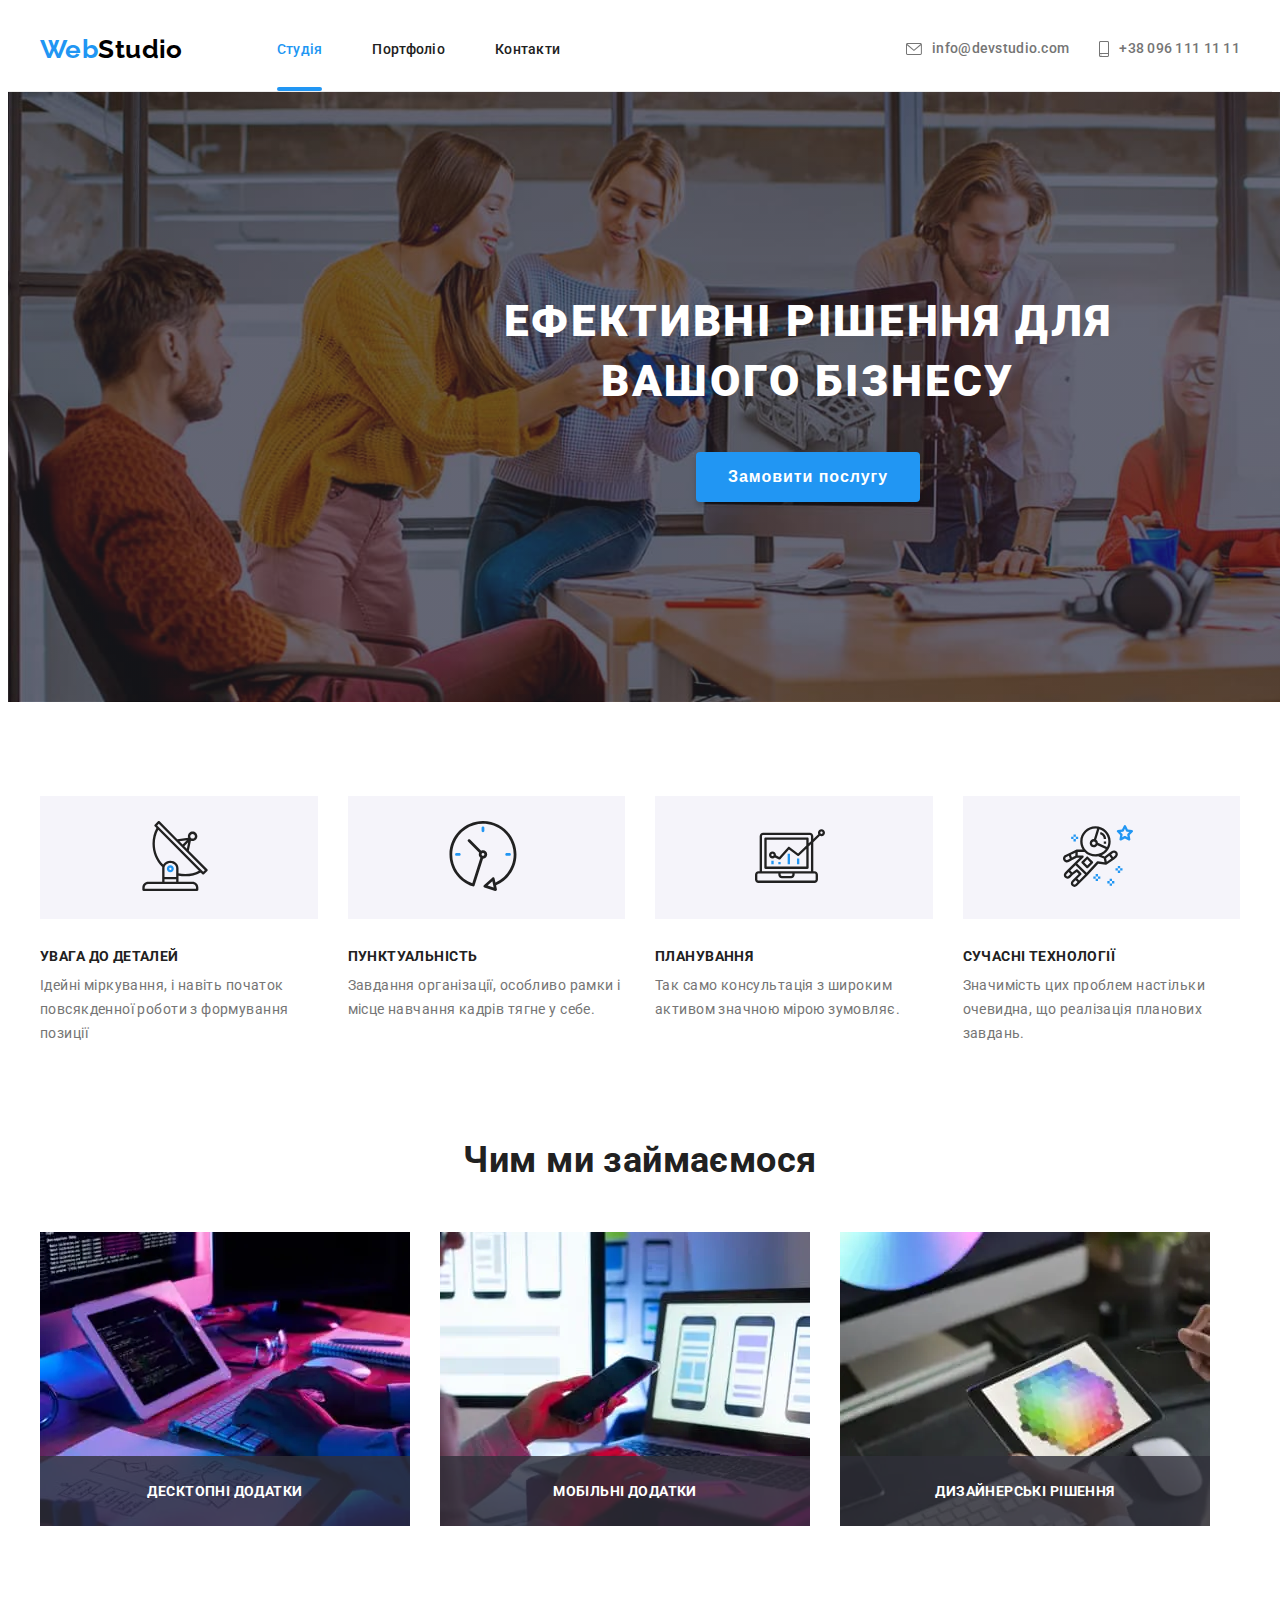
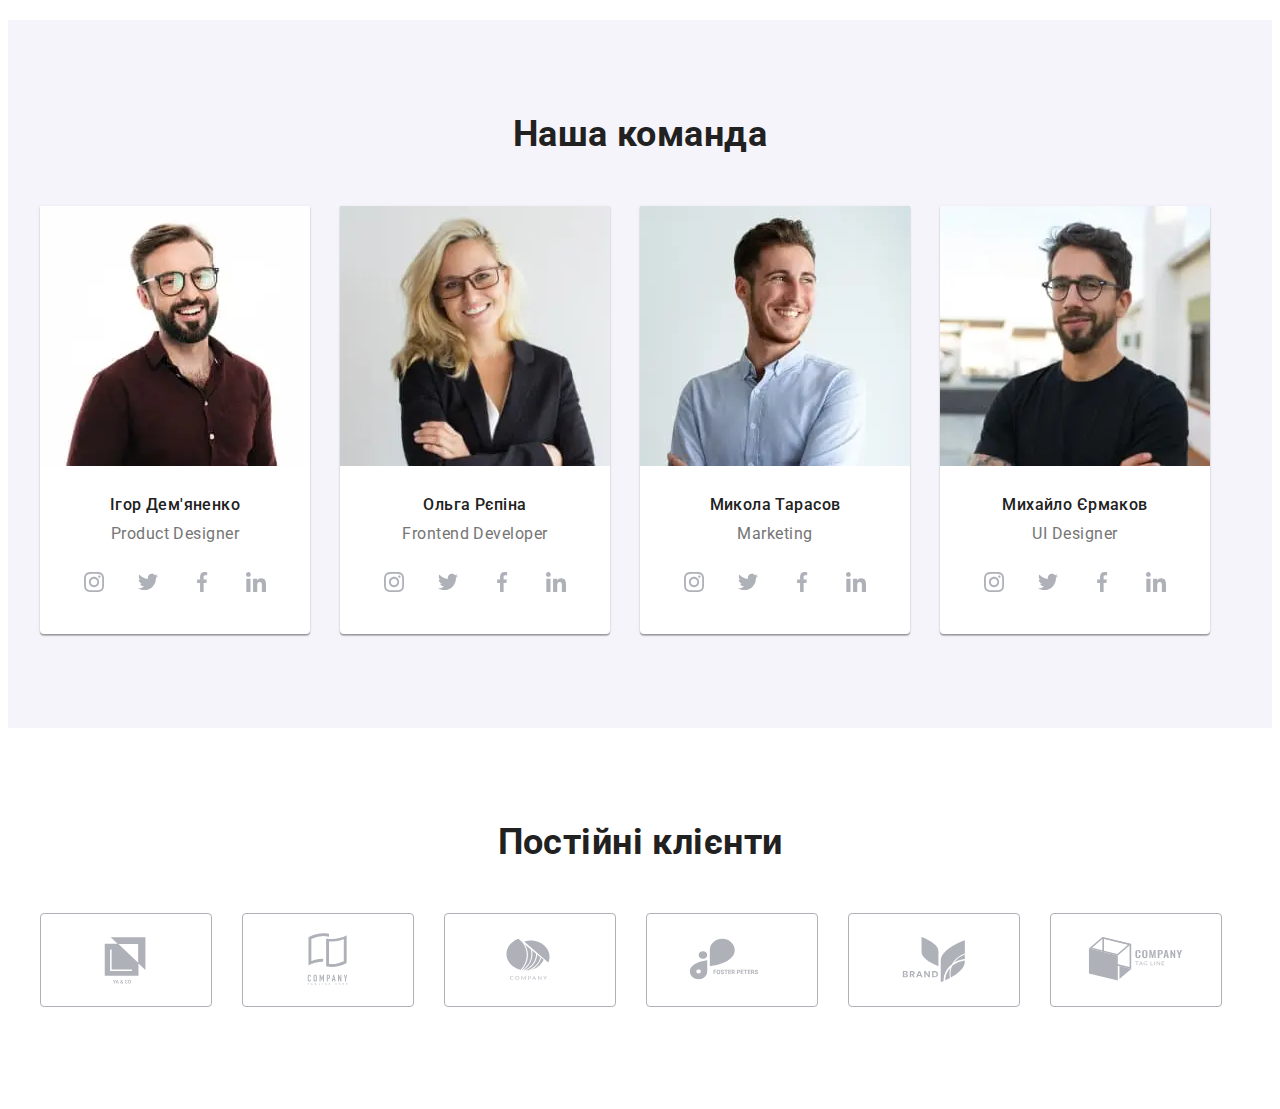
==== commit 96700bb7: "add-mobile-our-command" ====
--- a/index.html
+++ b/index.html
@@ -149,7 +149,7 @@
         </div>
       </section>
 
-      <!--benefit-section-------
+      <!--benefit-section----->
       <section class="benefits__content">
         <div class="container">
           <h2 class="visually-hidden">Наші переваги</h2>
@@ -160,7 +160,7 @@
                   <use href="./images/icons.svg#antenna"></use>
                 </svg>
               </div>
-              <h3 class="">Увага до деталей</h3>
+              <h3>Увага до деталей</h3>
               <p>
                 Ідейні міркування, і навіть початок повсякденної роботи з
                 формування позиції
@@ -204,9 +204,8 @@
           </ul>
         </div>
       </section>
--->
-
-      <!--an experience--------->
+
+      <!--an experience------->
       <section class="experience__content">
         <div class="container">
           <h2>Чим ми займаємося</h2>
@@ -372,13 +371,13 @@
         <!--container-end-->
       </section>
 
-      <!--our-command-section----->
+      <!--our-command-section--->
       <section class="our-command__content">
         <div class="container">
           <h2>Наша команда</h2>
           <ul class="list our-command__indent">
             <li class="our-command__card">
-              <!--person-1------------------>
+              <!--person-1----------------->
               <picture>
                 <source
                   srcset="
@@ -468,7 +467,7 @@
                 </ul>
               </div>
             </li>
-            <!--person-2--------------------->
+            <!--person-2-------------------->
             <li class="our-command__card">
               <picture>
                 <source
@@ -516,6 +515,7 @@
                   "
                   media="(max-width: 767px)"
                 />
+
                 <img
                   src="./images/olga-repina.jpg"
                   alt="Розробник"
@@ -558,7 +558,7 @@
                 </ul>
               </div>
             </li>
-            <!--persone-3--------------------->
+            <!--persone-3-------------------->
             <li class="our-command__card">
               <picture>
                 <source
@@ -648,7 +648,7 @@
                 </ul>
               </div>
             </li>
-            <!--person-4------------>
+            <!--person-4----------->
             <li class="our-command__card">
               <picture>
                 <source
@@ -743,7 +743,7 @@
         <!--container-end-->
       </section>
 
-      <!--section-our-client---------
+      <!--section-our-client-------->
       <section class="our-client__content">
         <div class="container">
           <h2>Постійні клієнти</h2>
@@ -792,10 +792,8 @@
             </li>
           </ul>
         </div>
-      --container-end--
+        <!--container-end-->
       </section>
-    
-      --section-our-client-end------->
     </main>
 
     <!--footer-------------------
--- a/css/main.min.css
+++ b/css/main.min.css
@@ -1 +1 @@
-:root{--hover-color: #2196f3;--h2-h3-color: #212121;--text-color: #757575;--icon-logo-color: #afb1b8;--bg-color-black: #2f303a;--logo-color-black: #000000;--white-color: #ffffff;--background-button-color: #f5f4fa;--adress-a-color: rgba(255, 255, 255, 0.6)}.container{padding-left:15px;padding-right:15px;margin-left:auto;margin-right:auto}@media screen and (min-width: 480px){.container{width:450px}}@media screen and (min-width: 768px){.container{width:720px}}@media screen and (min-width: 1200px){.container{width:1200px}}body{font-family:"Roboto",sans-serif;letter-spacing:.03em;font-size:14px;color:var(--text-color)}.visually-hidden{position:absolute;white-space:nowrap;width:1px;height:1px;overflow:hidden;border:0;padding:0;clip:rect(0 0 0 0);-webkit-clip-path:inset(100%);clip-path:inset(100%);margin:-1px}h1,h2,h3,p{margin-top:0;margin-bottom:0}ul,ol{margin-top:0;margin-bottom:0;padding-left:0}img{display:block}.list{list-style:none}.link{text-decoration:none}.header{position:relative;padding-top:25px;padding-bottom:25px;border-bottom:1px solid #ececec}.navigation{display:-webkit-box;display:-ms-flexbox;display:flex;-webkit-box-align:center;-ms-flex-align:center;align-items:center}.navigation__item{font-weight:500;font-size:14px;line-height:1.14;letter-spacing:.02em;color:var(--h2-h3-color);text-decoration:none;-webkit-transition:color 250ms cubic-bezier(0.4, 0, 0.2, 1);transition:color 250ms cubic-bezier(0.4, 0, 0.2, 1)}.navigation__item-active{font-weight:500;font-size:14px;line-height:1.14;letter-spacing:.02em;color:var(--hover-color);text-decoration:none}.navigation__item-active::after{content:"";position:absolute;width:100%;height:4px;border-radius:2px;background-color:#2196f3;top:46px;left:0px}.hover a:hover,.hover a:focus{color:var(--hover-color);fill:currentColor}.icon-envelope{margin-right:10px;fill:currentColor}.icon-envelope:hover,.icon-envelope:focus{color:var(--hover-color);fill:currentColor}.icon-smartphone{margin-right:10px;fill:currentColor}.icon-smartphone:hover,.icon-smartphone:focus{color:var(--hover-color);fill:currentColor}@media screen and (max-width: 767px){.navigation__list{display:none}.header{position:relative;padding-top:16px;padding-bottom:16px;border-bottom:1px solid #ececec}.header-container{display:-webkit-box;display:-ms-flexbox;display:flex;-webkit-box-pack:justify;-ms-flex-pack:justify;justify-content:space-between;-webkit-box-align:end;-ms-flex-align:end;align-items:flex-end}.mobile-menu-btn{border:none;background-color:rgba(0,0,0,0);padding:0;line-height:0;padding-right:10px;cursor:pointer}.mobile-menu{position:absolute;top:0;left:0;width:100%;height:100vh;overflow:auto;background-color:var(--white-color);opacity:0;visibility:hidden;pointer-events:none;-webkit-transition:opacity 250ms cubic-bezier(0.4, 0, 0.2, 1),visibility 250ms cubic-bezier(0.4, 0, 0.2, 1);transition:opacity 250ms cubic-bezier(0.4, 0, 0.2, 1),visibility 250ms cubic-bezier(0.4, 0, 0.2, 1)}.mobile-menu.is-open{opacity:1;visibility:visible;pointer-events:auto}.mobile-menu__close-btn{position:absolute;top:21px;right:25px;background-color:rgba(0,0,0,0);border:none;padding:0;line-height:0;cursor:pointer;-webkit-transition:fill 250ms cubic-bezier(0.4, 0, 0.2, 1);transition:fill 250ms cubic-bezier(0.4, 0, 0.2, 1)}.mobile-menu__close-btn:focus,.mobile-menu__close-btn:hover{fill:var(--hover-color)}.mobile-menu__container{position:relative;padding-top:48px;padding-bottom:48px;height:100vh}.mobile-menu__page__indent li:nth-child(-n+2){margin-bottom:36px}.mobile-menu__page__indent li:nth-child(3){margin-bottom:302px}.mobile-menu__page__link{font-family:"Roboto",sans-serif;font-weight:500;font-size:40px;line-height:47px;letter-spacing:.02em;color:var(--h2-h3-color);-webkit-transition:color 250ms cubic-bezier(0.4, 0, 0.2, 1);transition:color 250ms cubic-bezier(0.4, 0, 0.2, 1)}.mobile-menu__page__link:hover,.mobile-menu__page__link:focus{color:var(--hover-color);outline:none}.mobile-menu__contact__indent li:nth-child(1){margin-bottom:32px}.mobile-menu__contact__indent li:nth-child(2){margin-bottom:64px}.mobile-menu__contact__number{font-family:"Roboto",sans-serif;font-weight:500;font-size:34px;line-height:40px;letter-spacing:.02em;color:var(--hover-color)}.mobile-menu__contact__mail{font-family:"Roboto",sans-serif;font-weight:500;font-size:24px;line-height:28px;letter-spacing:.02em;color:var(--text-color)}.mobile-menu__social-btn{display:-webkit-box;display:-ms-flexbox;display:flex;padding-bottom:48px}.mobile-menu__social-btn__border{border-right:1px solid rgba(33,33,33,.2);padding-right:10px}.mobile-menu__social-btn__border:not(:first-child){padding-left:10px}.mobile-menu__social-btn__border:last-child{border:none;padding-right:0}.mobile-menu__social-btn__link{font-family:"Roboto",sans-serif;font-weight:500;font-size:18px;line-height:22px;letter-spacing:.02em;color:var(--hover-color)}}@media screen and (min-width: 768px){.header{position:relative;padding-top:26px;padding-bottom:26px;border-bottom:1px solid #ececec}.header-container{display:-webkit-box;display:-ms-flexbox;display:flex;-webkit-box-pack:justify;-ms-flex-pack:justify;justify-content:space-between}.navigation__list{display:-webkit-box;display:-ms-flexbox;display:flex;-webkit-box-align:center;-ms-flex-align:center;align-items:center}.navigation__menu{margin-right:50px;position:relative}.navigation__contact-wrap{-webkit-box-orient:vertical;-webkit-box-direction:normal;-ms-flex-direction:column;flex-direction:column;-webkit-box-align:start;-ms-flex-align:start;align-items:flex-start}.navigation__mail{display:-webkit-box;display:-ms-flexbox;display:flex;font-weight:500;font-size:12px;line-height:.85;letter-spacing:.02em;color:var(--text-color);text-decoration:none;-webkit-box-align:center;-ms-flex-align:center;align-items:center;-webkit-box-pack:center;-ms-flex-pack:center;justify-content:center;-webkit-transition:colorcubic-bezier(0.4, 0, 0.2, 1);transition:colorcubic-bezier(0.4, 0, 0.2, 1);margin-bottom:10px}.navigation__telephone{display:-webkit-box;display:-ms-flexbox;display:flex;font-weight:500;font-size:12px;line-height:.85;letter-spacing:.02em;color:var(--text-color);text-decoration:none;-webkit-box-align:center;-ms-flex-align:center;align-items:center;-webkit-box-pack:center;-ms-flex-pack:center;justify-content:center;-webkit-transition:colorcubic-bezier(0.4, 0, 0.2, 1);transition:colorcubic-bezier(0.4, 0, 0.2, 1)}.mobile-menu-btn{display:none}.mobile-menu__container{display:none}}@media screen and (min-width: 1200px){.navigation__contact{display:-webkit-box;display:-ms-flexbox;display:flex;-webkit-box-align:center;-ms-flex-align:center;align-items:center}.navigation__list{display:-webkit-box;display:-ms-flexbox;display:flex;-webkit-box-align:center;-ms-flex-align:center;align-items:center}.navigation__menu:not(:last-child){margin-right:50px}.navigation__contact-wrap{display:-webkit-box;display:-ms-flexbox;display:flex;-webkit-box-orient:horizontal;-webkit-box-direction:normal;-ms-flex-direction:row;flex-direction:row}.navigation__mail{display:-webkit-box;display:-ms-flexbox;display:flex;font-weight:500;font-size:14px;line-height:1.14;letter-spacing:.02em;color:var(--text-color);text-decoration:none;-webkit-box-align:center;-ms-flex-align:center;align-items:center;-webkit-box-pack:center;-ms-flex-pack:center;justify-content:center;margin-right:30px;margin-bottom:0px;margin-top:auto;-webkit-transition:color 250ms cubic-bezier(0.4, 0, 0.2, 1);transition:color 250ms cubic-bezier(0.4, 0, 0.2, 1)}.navigation__telephone{display:-webkit-box;display:-ms-flexbox;display:flex;font-weight:500;font-size:14px;line-height:1.14;letter-spacing:.02em;color:var(--text-color);text-decoration:none;-webkit-box-align:center;-ms-flex-align:center;align-items:center;-webkit-box-pack:center;-ms-flex-pack:center;justify-content:center;-webkit-transition:color 250ms cubic-bezier(0.4, 0, 0.2, 1);transition:color 250ms cubic-bezier(0.4, 0, 0.2, 1)}}@media screen and (max-width: 767px){.logo__text-dark{font-family:"Raleway",sans-serif;font-style:normal;font-weight:700;font-size:24px;line-height:.85;color:var(--logo-color-black)}.logo__header{margin-right:94px}.logo__text-blue{font-family:"Raleway",sans-serif;font-style:normal;font-weight:700;font-size:24px;line-height:.85;color:var(--hover-color)}}@media screen and (min-width: 768px){.logo__header{margin-right:88px}.logo__text-dark{font-family:"Raleway",sans-serif;font-style:normal;font-weight:700;font-size:24px;line-height:.85;color:var(--logo-color-black)}.logo__text-blue{font-family:"Raleway",sans-serif;font-style:normal;font-weight:700;font-size:24px;line-height:.85;color:var(--hover-color)}}@media screen and (min-width: 1200px){.logo__text-dark{font-family:"Raleway",sans-serif;font-style:normal;font-weight:700;font-size:26px;line-height:1.19;color:var(--logo-color-black)}.logo__header{margin-right:94px}.logo__text-blue{font-family:"Raleway",sans-serif;font-style:normal;font-weight:700;font-size:26px;line-height:1.19;color:var(--hover-color)}}.banner{width:1600px;margin:auto;background:var(--bg-color-black);background-image:radial-gradient(rgba(47, 48, 58, 0.4), rgba(47, 48, 58, 0.4)),url(../images/hero.jpg);background-repeat:no-repeat;background-position:center;background-size:cover;padding:200px 0}.banner h1{width:696px;margin-left:auto;margin-right:auto;font-weight:900;font-size:44px;line-height:1.36;text-align:center;letter-spacing:.06em;text-transform:uppercase;color:var(--white-color)}.banner button{font-weight:700;font-size:16px;line-height:1.87;display:-webkit-box;display:-ms-flexbox;display:flex;-webkit-box-align:center;-ms-flex-align:center;align-items:center;text-align:center;letter-spacing:.06em;color:var(--white-color);padding:10px 32px 10px 32px;margin-top:40px;margin-left:auto;margin-right:auto;background:var(--hover-color);-webkit-box-shadow:0px 4px 4px rgba(0,0,0,.15);box-shadow:0px 4px 4px rgba(0,0,0,.15);border-radius:4px;border:none;cursor:pointer;-webkit-transition:background-color 250ms cubic-bezier(0.4, 0, 0.2, 1);transition:background-color 250ms cubic-bezier(0.4, 0, 0.2, 1)}.banner button:hover,.banner button:focus{background-color:#188ce8}.benefits__content{padding:94px 0}.benefits__content h3{font-weight:700;font-size:14px;line-height:1.14;text-transform:uppercase;color:var(--h2-h3-color);margin-bottom:10px}.benefits__content p{font-size:14px;line-height:1.71;color:var(--text-color);word-wrap:break-word}.benefits__wrapper{display:-webkit-box;display:-ms-flexbox;display:flex;gap:30px}.benefits__wrapper:not(:last-child){padding-right:30px}.benefit__content-indent{-ms-flex-preferred-size:calc((100% - 90px)/4);flex-basis:calc((100% - 90px)/4)}.benefit__icon-border{background-color:#f5f4fa;padding:25px 100px}.benefit__icon-border:not(:last-child){margin-bottom:30px}.experience__content{padding-top:0px;padding-bottom:94px}.experience__content h2{font-weight:700;font-size:36px;line-height:1.16;text-align:center;color:var(--h2-h3-color);margin-bottom:50px}.experience__content__img{display:-webkit-box;display:-ms-flexbox;display:flex;gap:30px}.experience__wrapper{position:relative}.experience__description{position:absolute;display:-webkit-box;display:-ms-flexbox;display:flex;-webkit-box-align:center;-ms-flex-align:center;align-items:center;-webkit-box-pack:center;-ms-flex-pack:center;justify-content:center;bottom:0px;width:370px;height:70px;background-color:rgba(47,48,58,.8)}.experience__description h3{font-family:"Roboto",sans-serif;font-weight:700;font-size:14px;line-height:16.41px;color:#fff;text-transform:uppercase}.our-command__content{background-color:#f5f4fa;padding:94px 0}.our-command__content h2{font-weight:700;font-size:36px;line-height:1.16;text-align:center;color:var(--h2-h3-color);margin-bottom:50px}.our-command__content h3{font-weight:500;font-size:16px;line-height:1.18;text-align:center;color:var(--h2-h3-color);margin-bottom:10px}.our-command__content p{font-size:16px;line-height:1.18;text-align:center;color:var(--text-color)}.our-command__indent{display:-webkit-box;display:-ms-flexbox;display:flex;gap:30px}.our-command__card{background-color:#fff;border-bottom-left-radius:4px;border-bottom-right-radius:4px;-webkit-box-shadow:0px 2px 1px rgba(0,0,0,.2),0px 1px 1px rgba(0,0,0,.14),0px 1px 3px rgba(0,0,0,.12);box-shadow:0px 2px 1px rgba(0,0,0,.2),0px 1px 1px rgba(0,0,0,.14),0px 1px 3px rgba(0,0,0,.12)}.our-command__card-indent{padding:30px 32px}.our-command__icon-wrapper{display:-webkit-box;display:-ms-flexbox;display:flex;-webkit-box-pack:justify;-ms-flex-pack:justify;justify-content:space-between;margin-top:16px}.our-command__icon-link{display:-webkit-box;display:-ms-flexbox;display:flex;-webkit-box-align:center;-ms-flex-align:center;align-items:center;-webkit-box-pack:center;-ms-flex-pack:center;justify-content:center;width:44px;height:44px;border-radius:50%;-webkit-transition:background-color 250ms cubic-bezier(0.4, 0, 0.2, 1);transition:background-color 250ms cubic-bezier(0.4, 0, 0.2, 1)}.our-command__icon-link:hover,.our-command__icon-link:focus{background-color:var(--hover-color)}.our-command__icon-link:hover .our-command__icon,.our-command__icon-link:focus .our-command__icon{fill:#fff}.our-command__icon{fill:var(--icon-logo-color);-webkit-transition:fill 250ms cubic-bezier(0.4, 0, 0.2, 1);transition:fill 250ms cubic-bezier(0.4, 0, 0.2, 1)}.our-client__content{padding:94px 0}.our-client__content h2{font-weight:700;font-size:36px;line-height:1.16;text-align:center;color:var(--h2-h3-color);margin-bottom:50px}.our-client__logo-wrapper{display:-webkit-box;display:-ms-flexbox;display:flex}.client-logo__icon{fill:var(--icon-logo-color);-webkit-transition:fill 250ms cubic-bezier(0.4, 0, 0.2, 1);transition:fill 250ms cubic-bezier(0.4, 0, 0.2, 1)}.client-logo__indent:not(:last-child){margin-right:30px}.client-logo__link{display:-webkit-box;display:-ms-flexbox;display:flex;border:1px solid var(--icon-logo-color);border-radius:4px;padding:16px 32px;-webkit-box-align:center;-ms-flex-align:center;align-items:center;-webkit-box-pack:center;-ms-flex-pack:center;justify-content:center;-webkit-transition:border-color 250ms cubic-bezier(0.4, 0, 0.2, 1);transition:border-color 250ms cubic-bezier(0.4, 0, 0.2, 1)}.client-logo__link:hover,.client-logo__link:focus{border-color:var(--hover-color)}.client-logo__link:hover .client-logo__icon,.client-logo__link:focus .client-logo__icon{fill:var(--hover-color)}.modal__close-btn{position:absolute;top:8px;right:8px;display:-webkit-box;display:-ms-flexbox;display:flex;-webkit-box-pack:center;-ms-flex-pack:center;justify-content:center;-webkit-box-align:center;-ms-flex-align:center;align-items:center;width:30px;height:30px;border-radius:50%;border:1px solid rgba(0,0,0,.1);background-color:rgba(0,0,0,0);padding:0px;cursor:pointer;-webkit-transition:fill 250ms cubic-bezier(0.4, 0, 0.2, 1);transition:fill 250ms cubic-bezier(0.4, 0, 0.2, 1)}.modal__close-btn:focus,.modal__close-btn:hover{fill:var(--hover-color)}.modal{position:absolute;top:50%;left:50%;width:528px;height:581px;border-radius:4px;background-color:#fff;-webkit-transform:translate(-50%, -50%);transform:translate(-50%, -50%);opacity:1;-webkit-box-shadow:0px 1px 3px rgba(0,0,0,.12),0px 1px 1px rgba(0,0,0,.14),0px 2px 1px rgba(0,0,0,.2);box-shadow:0px 1px 3px rgba(0,0,0,.12),0px 1px 1px rgba(0,0,0,.14),0px 2px 1px rgba(0,0,0,.2);-webkit-transition:1250ms cubic-bezier(0.4, 0, 0.2, 1),-webkit-transform 1250ms cubic-bezier(0.4, 0, 0.2, 1);transition:1250ms cubic-bezier(0.4, 0, 0.2, 1),-webkit-transform 1250ms cubic-bezier(0.4, 0, 0.2, 1);transition:transform 1250ms cubic-bezier(0.4, 0, 0.2, 1),1250ms cubic-bezier(0.4, 0, 0.2, 1);transition:transform 1250ms cubic-bezier(0.4, 0, 0.2, 1),1250ms cubic-bezier(0.4, 0, 0.2, 1),-webkit-transform 1250ms cubic-bezier(0.4, 0, 0.2, 1);padding:40px}.modal__header{display:block;font-family:"Roboto",sans-serif;font-weight:700;font-size:20px;line-height:23px;color:#212121;text-align:center;margin-bottom:12px}.modal-form__field{display:block;margin-bottom:10px}.modal-form__field:not(:last-child){margin-bottom:10px}.modal-form__field:nth-child(4){margin-bottom:20px}.modal-form__input{width:100%;height:40px;border-radius:4px;border:1px solid rgba(33,33,33,.2);margin-top:4px;padding-left:42px;cursor:pointer;-webkit-transition:border-color 250ms cubic-bezier(0.4, 0, 0.2, 1);transition:border-color 250ms cubic-bezier(0.4, 0, 0.2, 1)}.modal-form__input:focus{border-color:var(--hover-color);outline:none}.modal-form__input:focus+.modal-form__icon{fill:var(--hover-color);outline:none}.modal-form__icon{position:absolute;display:block;top:50%;left:12px;-webkit-transform:translateY(-50%);transform:translateY(-50%);fill:#212121;-webkit-transition:fill 250ms cubic-bezier(0.4, 0, 0.2, 1);transition:fill 250ms cubic-bezier(0.4, 0, 0.2, 1)}.modal-form__message{width:100%;height:120px;border-radius:4px;border:1px solid rgba(33,33,33,.2);margin-top:4px;padding:12px 16px;resize:none;-webkit-transition:border-color 250ms cubic-bezier(0.4, 0, 0.2, 1);transition:border-color 250ms cubic-bezier(0.4, 0, 0.2, 1);display:block}.modal-form__message:focus{border-color:var(--hover-color);outline:none}.modal-form__message::-webkit-input-placeholder{color:rgba(117,117,117,.5);font-family:"Roboto",sans-serif;font-weight:400;font-size:12px;line-height:14px}.modal-form__message::-moz-placeholder{color:rgba(117,117,117,.5);font-family:"Roboto",sans-serif;font-weight:400;font-size:12px;line-height:14px}.modal-form__message:-ms-input-placeholder{color:rgba(117,117,117,.5);font-family:"Roboto",sans-serif;font-weight:400;font-size:12px;line-height:14px}.modal-form__message::-ms-input-placeholder{color:rgba(117,117,117,.5);font-family:"Roboto",sans-serif;font-weight:400;font-size:12px;line-height:14px}.modal-form__message::placeholder{color:rgba(117,117,117,.5);font-family:"Roboto",sans-serif;font-weight:400;font-size:12px;line-height:14px}.modal-form__title-comment,.modal-form__title-name,.modal-form__title-phone,.modal-form__title-email{color:var(--text-color);font-family:"Roboto",sans-serif;font-weight:400;font-size:12px;line-height:14px;letter-spacing:.01em;display:block}.modal-form__input-wrapper{position:relative;display:block}.checkbox-icon-border{display:-webkit-box;display:-ms-flexbox;display:flex;-webkit-box-align:center;-ms-flex-align:center;align-items:center;justify-items:center;left:0px;bottom:0px;cursor:pointer;margin-right:10px;border:1px solid #212121;border-radius:2px;background-color:#fff}.checkbox-icon{visibility:hidden}.modal-form__checkbox:checked+.modal-form__checkbox-label .checkbox-icon{visibility:visible;background-color:var(--hover-color);border:none}.modal-form__checkbox:checked+.modal-form__checkbox-label .checkbox-icon-border{border-color:#2196f3}.modal-form__checkbox:focus+.modal-form__checkbox-label .checkbox-icon-border{outline:1px solid var(--hover-color)}.modal-form__checkbox-label{display:-webkit-box;display:-ms-flexbox;display:flex;-webkit-box-align:center;-ms-flex-align:center;align-items:center;-webkit-box-pack:center;-ms-flex-pack:center;justify-content:center;font-family:"Roboto",sans-serif;font-weight:400;font-size:14px;line-height:24px;letter-spacing:.03em;color:var(--text-color)}.modal-form__checkbox-label a{color:var(--hover-color)}.modal-form__submit-btn{display:block;margin-top:30px;margin-left:auto;margin-right:auto;background-color:#188ce8;padding:10px 52px;border-radius:4px;border:none;color:#fff;font-family:"Roboto",sans-serif;font-weight:700;font-size:16px;line-height:30px;letter-spacing:.06em;text-align:center;cursor:pointer;-webkit-transition:-webkit-box-shadow 250ms cubic-bezier(0.4, 0, 0.2, 1);transition:-webkit-box-shadow 250ms cubic-bezier(0.4, 0, 0.2, 1);transition:box-shadow 250ms cubic-bezier(0.4, 0, 0.2, 1);transition:box-shadow 250ms cubic-bezier(0.4, 0, 0.2, 1), -webkit-box-shadow 250ms cubic-bezier(0.4, 0, 0.2, 1)}.modal-form__submit-btn:focus,.modal-form__submit-btn:hover{-webkit-box-shadow:0px 4px 4px rgba(0,0,0,.15);box-shadow:0px 4px 4px rgba(0,0,0,.15);outline:none}.backdrop{position:fixed;top:0px;left:0px;width:100%;height:100%;background-color:rgba(0,0,0,.2);-webkit-transition:opacity 250ms cubic-bezier(0.4, 0, 0.2, 1),visibility 250ms cubic-bezier(0.4, 0, 0.2, 1);transition:opacity 250ms cubic-bezier(0.4, 0, 0.2, 1),visibility 250ms cubic-bezier(0.4, 0, 0.2, 1)}.backdrop.is-hidden{visibility:hidden;pointer-events:none}.backdrop.is-hidden .modal{-webkit-transform:translate(0%, -100%) scale(0.01);transform:translate(0%, -100%) scale(0.01);border-radius:50%}.btn-filter{display:-webkit-box;display:-ms-flexbox;display:flex;gap:8px;margin-bottom:50px;-webkit-box-pack:center;-ms-flex-pack:center;justify-content:center}.portfolio{padding:94px 0}.portfolio button{font-family:"Roboto",sans-serif;white-space:nowrap;font-weight:500;font-size:16px;line-height:1.62;color:var(--h2-h3-color);background:var(--background-button-color);border-radius:4px;padding:6px 25px;border:none;cursor:pointer;-webkit-transition:background-color 250ms cubic-bezier(0.4, 0, 0.2, 1),color 250ms cubic-bezier(0.4, 0, 0.2, 1),-webkit-box-shadow 250ms cubic-bezier(0.4, 0, 0.2, 1);transition:background-color 250ms cubic-bezier(0.4, 0, 0.2, 1),color 250ms cubic-bezier(0.4, 0, 0.2, 1),-webkit-box-shadow 250ms cubic-bezier(0.4, 0, 0.2, 1);transition:background-color 250ms cubic-bezier(0.4, 0, 0.2, 1),color 250ms cubic-bezier(0.4, 0, 0.2, 1),box-shadow 250ms cubic-bezier(0.4, 0, 0.2, 1);transition:background-color 250ms cubic-bezier(0.4, 0, 0.2, 1),color 250ms cubic-bezier(0.4, 0, 0.2, 1),box-shadow 250ms cubic-bezier(0.4, 0, 0.2, 1),-webkit-box-shadow 250ms cubic-bezier(0.4, 0, 0.2, 1)}.portfolio button:hover,.portfolio button:focus{background:var(--hover-color);-webkit-box-shadow:0px 3px 1px rgba(0,0,0,.1),0px 1px 2px rgba(0,0,0,.08),0px 2px 2px rgba(0,0,0,.12);box-shadow:0px 3px 1px rgba(0,0,0,.1),0px 1px 2px rgba(0,0,0,.08),0px 2px 2px rgba(0,0,0,.12);color:var(--white-color);outline:none}.project__wrapper{display:-webkit-box;display:-ms-flexbox;display:flex;-ms-flex-wrap:wrap;flex-wrap:wrap;gap:30px}.project__wrapper:not(:last-child){margin-bottom:30px;margin-right:30px}.project__card-animation{overflow:hidden;position:relative}.project__description{padding:20px 24px 20px 24px;border:1px solid #eee;border-top:0;font-weight:400;font-size:16px;line-height:1.85;color:var(--text-color)}.project__description h2{font-weight:700;font-size:18px;line-height:2;letter-spacing:.06em;color:var(--h2-h3-color);margin-bottom:4px}.project__card-overlay{position:absolute;display:-webkit-box;display:-ms-flexbox;display:flex;justify-items:center;-webkit-box-align:center;-ms-flex-align:center;align-items:center;height:100%;bottom:0px;padding:63px 24px;background-color:rgba(33,150,243,.9);color:#fff;font-family:"Roboto",sans-serif;font-size:18px;font-weight:400;line-height:28px;letter-spacing:.03em;-webkit-transform:translateY(100%);transform:translateY(100%);-webkit-transition:550ms cubic-bezier(0.4, 0, 0.2, 1),-webkit-transform 250ms cubic-bezier(0.4, 0, 0.2, 1);transition:550ms cubic-bezier(0.4, 0, 0.2, 1),-webkit-transform 250ms cubic-bezier(0.4, 0, 0.2, 1);transition:transform 250ms cubic-bezier(0.4, 0, 0.2, 1),550ms cubic-bezier(0.4, 0, 0.2, 1);transition:transform 250ms cubic-bezier(0.4, 0, 0.2, 1),550ms cubic-bezier(0.4, 0, 0.2, 1),-webkit-transform 250ms cubic-bezier(0.4, 0, 0.2, 1)}.project__cards{-webkit-box-sizing:border-box;box-sizing:border-box;width:370px;-ms-flex-preferred-size:calc((100% - 60px)/3);flex-basis:calc((100% - 60px)/3);position:relative;-webkit-transition:-webkit-box-shadow 250ms cubic-bezier(0.4, 0, 0.2, 1);transition:-webkit-box-shadow 250ms cubic-bezier(0.4, 0, 0.2, 1);transition:box-shadow 250ms cubic-bezier(0.4, 0, 0.2, 1);transition:box-shadow 250ms cubic-bezier(0.4, 0, 0.2, 1), -webkit-box-shadow 250ms cubic-bezier(0.4, 0, 0.2, 1)}.project__cards:hover,.project__cards:focus{-webkit-box-shadow:1px 4px 6px rgba(0,0,0,.16),0px 4px 4px rgba(0,0,0,.06),0px 1px 1px rgba(0,0,0,.12);box-shadow:1px 4px 6px rgba(0,0,0,.16),0px 4px 4px rgba(0,0,0,.06),0px 1px 1px rgba(0,0,0,.12)}.project__cards:hover .project__card-overlay,.project__cards:focus .project__card-overlay{-webkit-transform:translateY(0%);transform:translateY(0%)}footer{background:var(--bg-color-black);padding-top:60px;padding-bottom:60px}footer a{text-decoration:none}.footer__wrapper{display:-webkit-box;display:-ms-flexbox;display:flex;-webkit-box-align:baseline;-ms-flex-align:baseline;align-items:baseline}address p{font-family:"Roboto",sans-serif;font-size:14px;line-height:1.71;color:var(--white-color);margin-bottom:9px}address a{font-family:"Roboto",sans-serif;font-size:14px;line-height:1.5;color:var(--adress-a-color)}address li:not(:last-child){margin-bottom:9px}.footer__logo-wrapper{margin-bottom:20px}.logo__text-white{font-family:"Raleway",sans-serif;font-weight:700;font-size:26px;line-height:1.19;color:var(--white-color)}.footer-social__content{margin-left:70px}.footer-social__content p{font-family:"Roboto",sans-serif;font-weight:700;font-size:14px;line-height:16px;color:#fff;text-transform:uppercase;margin-bottom:20px}.footer-social__icon-indent{display:-webkit-box;display:-ms-flexbox;display:flex;gap:10px}.footer-social__icon{fill:#fff}.footer-social__link{display:-webkit-box;display:-ms-flexbox;display:flex;width:44px;height:44px;border-radius:50%;background-color:rgba(255,255,255,.1);-webkit-box-align:center;-ms-flex-align:center;align-items:center;-webkit-box-pack:center;-ms-flex-pack:center;justify-content:center;-webkit-transition:background-color 250ms cubic-bezier(0.4, 0, 0.2, 1);transition:background-color 250ms cubic-bezier(0.4, 0, 0.2, 1)}.footer-social__link:hover,.footer-social__link:focus{background-color:var(--hover-color)}.footer-mailing__content{margin-left:auto}.footer-mailing__content p{font-family:"Roboto",sans-serif;font-weight:700;font-size:14px;line-height:16px;color:#fff;text-transform:uppercase;margin-bottom:20px}.footer-mailing__form{display:-webkit-box;display:-ms-flexbox;display:flex}.footer-mailing__input{width:358px;height:50px;border-radius:4px;outline:none;background-color:var(--bg-color-black);border:1px solid rgba(255,255,255,.3);-webkit-transition:border-color 250ms cubic-bezier(0.4, 0, 0.2, 1);transition:border-color 250ms cubic-bezier(0.4, 0, 0.2, 1);padding-top:15px;padding-left:16px;padding-bottom:15px;padding-right:auto;cursor:pointer;color:#fff}.footer-mailing__input:focus{border-color:var(--hover-color);color:#fff}.footer-mailing__input::-webkit-input-placeholder{font-family:"Roboto",sans-serif;font-weight:400;font-size:16px;line-height:20px;letter-spacing:.03em;color:solid rgba(255,255,255,.6)}.footer-mailing__input::-moz-placeholder{font-family:"Roboto",sans-serif;font-weight:400;font-size:16px;line-height:20px;letter-spacing:.03em;color:solid rgba(255,255,255,.6)}.footer-mailing__input:-ms-input-placeholder{font-family:"Roboto",sans-serif;font-weight:400;font-size:16px;line-height:20px;letter-spacing:.03em;color:solid rgba(255,255,255,.6)}.footer-mailing__input::-ms-input-placeholder{font-family:"Roboto",sans-serif;font-weight:400;font-size:16px;line-height:20px;letter-spacing:.03em;color:solid rgba(255,255,255,.6)}.footer-mailing__input::placeholder{font-family:"Roboto",sans-serif;font-weight:400;font-size:16px;line-height:20px;letter-spacing:.03em;color:solid rgba(255,255,255,.6)}.footer-mailing__btn{display:-webkit-box;display:-ms-flexbox;display:flex;-webkit-box-align:center;-ms-flex-align:center;align-items:center;justify-items:center;margin-left:12px;background-color:var(--hover-color);padding:10px 28px 10px 28px;border-radius:4px;border:none;color:#fff;font-family:"Roboto",sans-serif;font-weight:700;font-size:16px;line-height:30px;letter-spacing:.06em;text-align:center;-webkit-transition:-webkit-box-shadow 250ms cubic-bezier(0.4, 0, 0.2, 1);transition:-webkit-box-shadow 250ms cubic-bezier(0.4, 0, 0.2, 1);transition:box-shadow 250ms cubic-bezier(0.4, 0, 0.2, 1);transition:box-shadow 250ms cubic-bezier(0.4, 0, 0.2, 1), -webkit-box-shadow 250ms cubic-bezier(0.4, 0, 0.2, 1)}.footer-mailing__btn:focus,.footer-mailing__btn:hover{-webkit-box-shadow:0px 4px 4px rgba(0,0,0,.15),0px 4px 4px rgba(0,0,0,.15);box-shadow:0px 4px 4px rgba(0,0,0,.15),0px 4px 4px rgba(0,0,0,.15)}.footer-mailing__icon{margin-left:10px}/*# sourceMappingURL=main.min.css.map */+:root{--hover-color: #2196f3;--h2-h3-color: #212121;--text-color: #757575;--icon-logo-color: #afb1b8;--bg-color-black: #2f303a;--logo-color-black: #000000;--white-color: #ffffff;--background-button-color: #f5f4fa;--adress-a-color: rgba(255, 255, 255, 0.6)}.container{padding-left:15px;padding-right:15px;margin-left:auto;margin-right:auto}@media screen and (min-width: 480px){.container{width:450px}}@media screen and (min-width: 768px){.container{width:720px}}@media screen and (min-width: 1200px){.container{width:1200px}}body{font-family:"Roboto",sans-serif;letter-spacing:.03em;font-size:14px;color:var(--text-color)}.visually-hidden{position:absolute;white-space:nowrap;width:1px;height:1px;overflow:hidden;border:0;padding:0;clip:rect(0 0 0 0);-webkit-clip-path:inset(100%);clip-path:inset(100%);margin:-1px}h1,h2,h3,p{margin-top:0;margin-bottom:0}ul,ol{margin-top:0;margin-bottom:0;padding-left:0}img{display:block}.list{list-style:none}.link{text-decoration:none}.header{position:relative;padding-top:25px;padding-bottom:25px;border-bottom:1px solid #ececec}.navigation{display:-webkit-box;display:-ms-flexbox;display:flex;-webkit-box-align:center;-ms-flex-align:center;align-items:center}.navigation__item{font-weight:500;font-size:14px;line-height:1.14;letter-spacing:.02em;color:var(--h2-h3-color);text-decoration:none;-webkit-transition:color 250ms cubic-bezier(0.4, 0, 0.2, 1);transition:color 250ms cubic-bezier(0.4, 0, 0.2, 1)}.navigation__item-active{font-weight:500;font-size:14px;line-height:1.14;letter-spacing:.02em;color:var(--hover-color);text-decoration:none}.navigation__item-active::after{content:"";position:absolute;width:100%;height:4px;border-radius:2px;background-color:#2196f3;top:46px;left:0px}.hover a:hover,.hover a:focus{color:var(--hover-color);fill:currentColor}.icon-envelope{margin-right:10px;fill:currentColor}.icon-envelope:hover,.icon-envelope:focus{color:var(--hover-color);fill:currentColor}.icon-smartphone{margin-right:10px;fill:currentColor}.icon-smartphone:hover,.icon-smartphone:focus{color:var(--hover-color);fill:currentColor}@media screen and (max-width: 767px){.navigation__list{display:none}.header{position:relative;padding-top:16px;padding-bottom:16px;border-bottom:1px solid #ececec}.header-container{display:-webkit-box;display:-ms-flexbox;display:flex;-webkit-box-pack:justify;-ms-flex-pack:justify;justify-content:space-between;-webkit-box-align:end;-ms-flex-align:end;align-items:flex-end}.mobile-menu-btn{border:none;background-color:rgba(0,0,0,0);padding:0;line-height:0;padding-right:10px;cursor:pointer}.mobile-menu{position:absolute;top:0;left:0;width:100%;height:100vh;overflow:auto;background-color:var(--white-color);opacity:0;visibility:hidden;pointer-events:none;-webkit-transition:opacity 250ms cubic-bezier(0.4, 0, 0.2, 1),visibility 250ms cubic-bezier(0.4, 0, 0.2, 1);transition:opacity 250ms cubic-bezier(0.4, 0, 0.2, 1),visibility 250ms cubic-bezier(0.4, 0, 0.2, 1)}.mobile-menu.is-open{opacity:1;visibility:visible;pointer-events:auto}.mobile-menu__close-btn{position:absolute;top:21px;right:25px;background-color:rgba(0,0,0,0);border:none;padding:0;line-height:0;cursor:pointer;-webkit-transition:fill 250ms cubic-bezier(0.4, 0, 0.2, 1);transition:fill 250ms cubic-bezier(0.4, 0, 0.2, 1)}.mobile-menu__close-btn:focus,.mobile-menu__close-btn:hover{fill:var(--hover-color)}.mobile-menu__container{position:relative;padding-top:48px;padding-bottom:48px;height:100vh}.mobile-menu__page__indent li:nth-child(-n+2){margin-bottom:36px}.mobile-menu__page__indent li:nth-child(3){margin-bottom:302px}.mobile-menu__page__link{font-family:"Roboto",sans-serif;font-weight:500;font-size:40px;line-height:47px;letter-spacing:.02em;color:var(--h2-h3-color);-webkit-transition:color 250ms cubic-bezier(0.4, 0, 0.2, 1);transition:color 250ms cubic-bezier(0.4, 0, 0.2, 1)}.mobile-menu__page__link:hover,.mobile-menu__page__link:focus{color:var(--hover-color);outline:none}.mobile-menu__contact__indent li:nth-child(1){margin-bottom:32px}.mobile-menu__contact__indent li:nth-child(2){margin-bottom:64px}.mobile-menu__contact__number{font-family:"Roboto",sans-serif;font-weight:500;font-size:34px;line-height:40px;letter-spacing:.02em;color:var(--hover-color)}.mobile-menu__contact__mail{font-family:"Roboto",sans-serif;font-weight:500;font-size:24px;line-height:28px;letter-spacing:.02em;color:var(--text-color)}.mobile-menu__social-btn{display:-webkit-box;display:-ms-flexbox;display:flex;padding-bottom:48px}.mobile-menu__social-btn__border{border-right:1px solid rgba(33,33,33,.2);padding-right:10px}.mobile-menu__social-btn__border:not(:first-child){padding-left:10px}.mobile-menu__social-btn__border:last-child{border:none;padding-right:0}.mobile-menu__social-btn__link{font-family:"Roboto",sans-serif;font-weight:500;font-size:18px;line-height:22px;letter-spacing:.02em;color:var(--hover-color)}}@media screen and (min-width: 768px){.header{position:relative;padding-top:26px;padding-bottom:26px;border-bottom:1px solid #ececec}.header-container{display:-webkit-box;display:-ms-flexbox;display:flex;-webkit-box-pack:justify;-ms-flex-pack:justify;justify-content:space-between}.navigation__list{display:-webkit-box;display:-ms-flexbox;display:flex;-webkit-box-align:center;-ms-flex-align:center;align-items:center}.navigation__menu{margin-right:50px;position:relative}.navigation__contact-wrap{-webkit-box-orient:vertical;-webkit-box-direction:normal;-ms-flex-direction:column;flex-direction:column;-webkit-box-align:start;-ms-flex-align:start;align-items:flex-start}.navigation__mail{display:-webkit-box;display:-ms-flexbox;display:flex;font-weight:500;font-size:12px;line-height:.85;letter-spacing:.02em;color:var(--text-color);text-decoration:none;-webkit-box-align:center;-ms-flex-align:center;align-items:center;-webkit-box-pack:center;-ms-flex-pack:center;justify-content:center;-webkit-transition:colorcubic-bezier(0.4, 0, 0.2, 1);transition:colorcubic-bezier(0.4, 0, 0.2, 1);margin-bottom:10px}.navigation__telephone{display:-webkit-box;display:-ms-flexbox;display:flex;font-weight:500;font-size:12px;line-height:.85;letter-spacing:.02em;color:var(--text-color);text-decoration:none;-webkit-box-align:center;-ms-flex-align:center;align-items:center;-webkit-box-pack:center;-ms-flex-pack:center;justify-content:center;-webkit-transition:colorcubic-bezier(0.4, 0, 0.2, 1);transition:colorcubic-bezier(0.4, 0, 0.2, 1)}.mobile-menu-btn{display:none}.mobile-menu__container{display:none}}@media screen and (min-width: 1200px){.navigation__contact{display:-webkit-box;display:-ms-flexbox;display:flex;-webkit-box-align:center;-ms-flex-align:center;align-items:center}.navigation__list{display:-webkit-box;display:-ms-flexbox;display:flex;-webkit-box-align:center;-ms-flex-align:center;align-items:center}.navigation__menu:not(:last-child){margin-right:50px}.navigation__contact-wrap{display:-webkit-box;display:-ms-flexbox;display:flex;-webkit-box-orient:horizontal;-webkit-box-direction:normal;-ms-flex-direction:row;flex-direction:row}.navigation__mail{display:-webkit-box;display:-ms-flexbox;display:flex;font-weight:500;font-size:14px;line-height:1.14;letter-spacing:.02em;color:var(--text-color);text-decoration:none;-webkit-box-align:center;-ms-flex-align:center;align-items:center;-webkit-box-pack:center;-ms-flex-pack:center;justify-content:center;margin-right:30px;margin-bottom:0px;margin-top:auto;-webkit-transition:color 250ms cubic-bezier(0.4, 0, 0.2, 1);transition:color 250ms cubic-bezier(0.4, 0, 0.2, 1)}.navigation__telephone{display:-webkit-box;display:-ms-flexbox;display:flex;font-weight:500;font-size:14px;line-height:1.14;letter-spacing:.02em;color:var(--text-color);text-decoration:none;-webkit-box-align:center;-ms-flex-align:center;align-items:center;-webkit-box-pack:center;-ms-flex-pack:center;justify-content:center;-webkit-transition:color 250ms cubic-bezier(0.4, 0, 0.2, 1);transition:color 250ms cubic-bezier(0.4, 0, 0.2, 1)}}@media screen and (max-width: 767px){.logo__text-dark{font-family:"Raleway",sans-serif;font-style:normal;font-weight:700;font-size:24px;line-height:.85;color:var(--logo-color-black)}.logo__header{margin-right:94px}.logo__text-blue{font-family:"Raleway",sans-serif;font-style:normal;font-weight:700;font-size:24px;line-height:.85;color:var(--hover-color)}}@media screen and (min-width: 768px){.logo__header{margin-right:88px}.logo__text-dark{font-family:"Raleway",sans-serif;font-style:normal;font-weight:700;font-size:24px;line-height:.85;color:var(--logo-color-black)}.logo__text-blue{font-family:"Raleway",sans-serif;font-style:normal;font-weight:700;font-size:24px;line-height:.85;color:var(--hover-color)}}@media screen and (min-width: 1200px){.logo__text-dark{font-family:"Raleway",sans-serif;font-style:normal;font-weight:700;font-size:26px;line-height:1.19;color:var(--logo-color-black)}.logo__header{margin-right:94px}.logo__text-blue{font-family:"Raleway",sans-serif;font-style:normal;font-weight:700;font-size:26px;line-height:1.19;color:var(--hover-color)}}.banner{width:1600px;margin:auto;background:var(--bg-color-black);background-image:radial-gradient(rgba(47, 48, 58, 0.4), rgba(47, 48, 58, 0.4)),url(../images/hero.jpg);background-repeat:no-repeat;background-position:center;background-size:cover;padding:200px 0}@media screen and (max-width: 767px){.banner{width:480px;height:400px;padding-top:118px;padding-bottom:198px;padding-right:60px;margin:0}}@media screen and (min-width: 768px){.banner{width:768px}}@media screen and (min-width: 1200px){.banner{width:1600px}}@media(min-device-pixel-ratio: 2),(-webkit-min-device-pixel-ratio: 2),(min-resolution: 192dpi),(min-resolution: 2dppx){.banner{background-image:url(../images/hero-2x.jpg)}}.banner h1{width:696px;margin-left:auto;margin-right:auto;font-weight:900;font-size:44px;line-height:1.36;text-align:center;letter-spacing:.06em;text-transform:uppercase;color:var(--white-color)}@media screen and (max-width: 767px){.banner h1{width:360px;font-size:26px}}@media screen and (min-width: 768px){.banner h1{width:768px}}.banner button{font-weight:700;font-size:16px;line-height:1.87;display:-webkit-box;display:-ms-flexbox;display:flex;-webkit-box-align:center;-ms-flex-align:center;align-items:center;text-align:center;letter-spacing:.06em;color:var(--white-color);padding:10px 32px 10px 32px;margin-top:40px;margin-left:auto;margin-right:auto;background:var(--hover-color);-webkit-box-shadow:0px 4px 4px rgba(0,0,0,.15);box-shadow:0px 4px 4px rgba(0,0,0,.15);border-radius:4px;border:none;cursor:pointer;-webkit-transition:background-color 250ms cubic-bezier(0.4, 0, 0.2, 1);transition:background-color 250ms cubic-bezier(0.4, 0, 0.2, 1)}.banner button:hover,.banner button:focus{background-color:#188ce8}@media screen and (max-width: 767px){.banner button{padding:10px 24px 10px 24px}}.benefits__content{padding:94px 0}@media screen and (max-width: 767px){.benefits__content{padding:60px 0}}.benefits__content h3{font-weight:700;font-size:14px;line-height:1.14;text-transform:uppercase;color:var(--h2-h3-color);margin-bottom:10px}@media screen and (max-width: 767px){.benefits__content h3{text-align:center}}.benefits__content p{font-size:14px;font-weight:400;line-height:1.71;letter-spacing:.03em;color:var(--text-color);word-wrap:break-word}@media screen and (max-width: 767px){.benefits__content p{padding-bottom:30px}}.benefits__wrapper{display:-webkit-box;display:-ms-flexbox;display:flex;gap:30px}.benefits__wrapper:not(:last-child){padding-right:30px}@media screen and (max-width: 767px){.benefits__wrapper{display:block;gap:30px}}.benefit__content-indent{-ms-flex-preferred-size:calc((100% - 90px)/4);flex-basis:calc((100% - 90px)/4)}.benefit__icon-border{background-color:#f5f4fa;padding:25px 100px}.benefit__icon-border:not(:last-child){margin-bottom:30px}@media screen and (max-width: 767px){.benefit__icon-border{text-align:center}}.experience__content{padding-top:0px;padding-bottom:94px}.experience__content h2{font-weight:700;font-size:36px;line-height:1.16;text-align:center;color:var(--h2-h3-color);margin-bottom:50px}@media screen and (max-width: 767px){.experience__content{display:none}}.experience__content__img{display:-webkit-box;display:-ms-flexbox;display:flex;gap:30px}.experience__wrapper{position:relative}.experience__description{position:absolute;display:-webkit-box;display:-ms-flexbox;display:flex;-webkit-box-align:center;-ms-flex-align:center;align-items:center;-webkit-box-pack:center;-ms-flex-pack:center;justify-content:center;bottom:0px;width:370px;height:70px;background-color:rgba(47,48,58,.8)}.experience__description h3{font-family:"Roboto",sans-serif;font-weight:700;font-size:14px;line-height:16.41px;color:#fff;text-transform:uppercase}.our-command__content{background-color:#f5f4fa;padding:94px 0}@media screen and (max-width: 767px){.our-command__content{padding:60px 0}}.our-command__content h2{font-weight:700;font-size:36px;line-height:1.16;text-align:center;color:var(--h2-h3-color);margin-bottom:50px}@media screen and (max-width: 767px){.our-command__content h2{font-size:36px;margin-bottom:30px}}.our-command__content h3{font-family:"Roboto",sans-serif;font-weight:500;font-size:16px;line-height:1.18;text-align:center;color:var(--h2-h3-color);margin-bottom:10px}.our-command__content p{font-family:"Roboto",sans-serif;font-size:16px;line-height:1.18;letter-spacing:.03em;text-align:center;color:var(--text-color)}.our-command__indent{display:-webkit-box;display:-ms-flexbox;display:flex;gap:30px}@media screen and (max-width: 767px){.our-command__indent{display:-webkit-box;display:-ms-flexbox;display:flex;-webkit-box-orient:vertical;-webkit-box-direction:normal;-ms-flex-direction:column;flex-direction:column}}.our-command__card{background-color:#fff;border-bottom-left-radius:4px;border-bottom-right-radius:4px;-webkit-box-shadow:0px 2px 1px rgba(0,0,0,.2),0px 1px 1px rgba(0,0,0,.14),0px 1px 3px rgba(0,0,0,.12);box-shadow:0px 2px 1px rgba(0,0,0,.2),0px 1px 1px rgba(0,0,0,.14),0px 1px 3px rgba(0,0,0,.12)}@media screen and (max-width: 767px){.our-command__card img{width:100%}}.our-command__card-indent{padding:30px 32px}@media screen and (max-width: 767px){.our-command__card-indent{display:inline-block;-webkit-box-align:center;-ms-flex-align:center;align-items:center;padding-top:30px;padding-bottom:24px;padding-left:122px;padding-right:122px}}.our-command__icon-wrapper{display:-webkit-box;display:-ms-flexbox;display:flex;-webkit-box-pack:justify;-ms-flex-pack:justify;justify-content:space-between;margin-top:16px}.our-command__icon-link{display:-webkit-box;display:-ms-flexbox;display:flex;-webkit-box-align:center;-ms-flex-align:center;align-items:center;-webkit-box-pack:center;-ms-flex-pack:center;justify-content:center;width:44px;height:44px;border-radius:50%;-webkit-transition:background-color 250ms cubic-bezier(0.4, 0, 0.2, 1);transition:background-color 250ms cubic-bezier(0.4, 0, 0.2, 1)}.our-command__icon-link:hover,.our-command__icon-link:focus{background-color:var(--hover-color)}.our-command__icon-link:hover .our-command__icon,.our-command__icon-link:focus .our-command__icon{fill:#fff}.our-command__icon{fill:var(--icon-logo-color);-webkit-transition:fill 250ms cubic-bezier(0.4, 0, 0.2, 1);transition:fill 250ms cubic-bezier(0.4, 0, 0.2, 1)}.our-client__content{padding:94px 0}@media screen and (max-width: 767px){.our-client__content{padding:60px 0}}.our-client__content h2{font-weight:700;font-size:36px;line-height:1.16;text-align:center;color:var(--h2-h3-color);margin-bottom:50px}@media screen and (max-width: 767px){.our-client__content h2{font-size:28px;margin-bottom:30px}}.our-client__logo-wrapper{display:-webkit-box;display:-ms-flexbox;display:flex}.client-logo__icon{fill:var(--icon-logo-color);-webkit-transition:fill 250ms cubic-bezier(0.4, 0, 0.2, 1);transition:fill 250ms cubic-bezier(0.4, 0, 0.2, 1)}.client-logo__indent:not(:last-child){margin-right:30px}.client-logo__link{display:-webkit-box;display:-ms-flexbox;display:flex;border:1px solid var(--icon-logo-color);border-radius:4px;padding:16px 32px;-webkit-box-align:center;-ms-flex-align:center;align-items:center;-webkit-box-pack:center;-ms-flex-pack:center;justify-content:center;-webkit-transition:border-color 250ms cubic-bezier(0.4, 0, 0.2, 1);transition:border-color 250ms cubic-bezier(0.4, 0, 0.2, 1)}.client-logo__link:hover,.client-logo__link:focus{border-color:var(--hover-color)}.client-logo__link:hover .client-logo__icon,.client-logo__link:focus .client-logo__icon{fill:var(--hover-color)}.modal__close-btn{position:absolute;top:8px;right:8px;display:-webkit-box;display:-ms-flexbox;display:flex;-webkit-box-pack:center;-ms-flex-pack:center;justify-content:center;-webkit-box-align:center;-ms-flex-align:center;align-items:center;width:30px;height:30px;border-radius:50%;border:1px solid rgba(0,0,0,.1);background-color:rgba(0,0,0,0);padding:0px;cursor:pointer;-webkit-transition:fill 250ms cubic-bezier(0.4, 0, 0.2, 1);transition:fill 250ms cubic-bezier(0.4, 0, 0.2, 1)}.modal__close-btn:focus,.modal__close-btn:hover{fill:var(--hover-color)}.modal{position:absolute;top:50%;left:50%;width:528px;height:581px;border-radius:4px;background-color:#fff;-webkit-transform:translate(-50%, -50%);transform:translate(-50%, -50%);opacity:1;-webkit-box-shadow:0px 1px 3px rgba(0,0,0,.12),0px 1px 1px rgba(0,0,0,.14),0px 2px 1px rgba(0,0,0,.2);box-shadow:0px 1px 3px rgba(0,0,0,.12),0px 1px 1px rgba(0,0,0,.14),0px 2px 1px rgba(0,0,0,.2);-webkit-transition:1250ms cubic-bezier(0.4, 0, 0.2, 1),-webkit-transform 1250ms cubic-bezier(0.4, 0, 0.2, 1);transition:1250ms cubic-bezier(0.4, 0, 0.2, 1),-webkit-transform 1250ms cubic-bezier(0.4, 0, 0.2, 1);transition:transform 1250ms cubic-bezier(0.4, 0, 0.2, 1),1250ms cubic-bezier(0.4, 0, 0.2, 1);transition:transform 1250ms cubic-bezier(0.4, 0, 0.2, 1),1250ms cubic-bezier(0.4, 0, 0.2, 1),-webkit-transform 1250ms cubic-bezier(0.4, 0, 0.2, 1);padding:40px}.modal__header{display:block;font-family:"Roboto",sans-serif;font-weight:700;font-size:20px;line-height:23px;color:#212121;text-align:center;margin-bottom:12px}.modal-form__field{display:block;margin-bottom:10px}.modal-form__field:not(:last-child){margin-bottom:10px}.modal-form__field:nth-child(4){margin-bottom:20px}.modal-form__input{width:100%;height:40px;border-radius:4px;border:1px solid rgba(33,33,33,.2);margin-top:4px;padding-left:42px;cursor:pointer;-webkit-transition:border-color 250ms cubic-bezier(0.4, 0, 0.2, 1);transition:border-color 250ms cubic-bezier(0.4, 0, 0.2, 1)}.modal-form__input:focus{border-color:var(--hover-color);outline:none}.modal-form__input:focus+.modal-form__icon{fill:var(--hover-color);outline:none}.modal-form__icon{position:absolute;display:block;top:50%;left:12px;-webkit-transform:translateY(-50%);transform:translateY(-50%);fill:#212121;-webkit-transition:fill 250ms cubic-bezier(0.4, 0, 0.2, 1);transition:fill 250ms cubic-bezier(0.4, 0, 0.2, 1)}.modal-form__message{width:100%;height:120px;border-radius:4px;border:1px solid rgba(33,33,33,.2);margin-top:4px;padding:12px 16px;resize:none;-webkit-transition:border-color 250ms cubic-bezier(0.4, 0, 0.2, 1);transition:border-color 250ms cubic-bezier(0.4, 0, 0.2, 1);display:block}.modal-form__message:focus{border-color:var(--hover-color);outline:none}.modal-form__message::-webkit-input-placeholder{color:rgba(117,117,117,.5);font-family:"Roboto",sans-serif;font-weight:400;font-size:12px;line-height:14px}.modal-form__message::-moz-placeholder{color:rgba(117,117,117,.5);font-family:"Roboto",sans-serif;font-weight:400;font-size:12px;line-height:14px}.modal-form__message:-ms-input-placeholder{color:rgba(117,117,117,.5);font-family:"Roboto",sans-serif;font-weight:400;font-size:12px;line-height:14px}.modal-form__message::-ms-input-placeholder{color:rgba(117,117,117,.5);font-family:"Roboto",sans-serif;font-weight:400;font-size:12px;line-height:14px}.modal-form__message::placeholder{color:rgba(117,117,117,.5);font-family:"Roboto",sans-serif;font-weight:400;font-size:12px;line-height:14px}.modal-form__title-comment,.modal-form__title-name,.modal-form__title-phone,.modal-form__title-email{color:var(--text-color);font-family:"Roboto",sans-serif;font-weight:400;font-size:12px;line-height:14px;letter-spacing:.01em;display:block}.modal-form__input-wrapper{position:relative;display:block}.checkbox-icon-border{display:-webkit-box;display:-ms-flexbox;display:flex;-webkit-box-align:center;-ms-flex-align:center;align-items:center;justify-items:center;left:0px;bottom:0px;cursor:pointer;margin-right:10px;border:1px solid #212121;border-radius:2px;background-color:#fff}.checkbox-icon{visibility:hidden}.modal-form__checkbox:checked+.modal-form__checkbox-label .checkbox-icon{visibility:visible;background-color:var(--hover-color);border:none}.modal-form__checkbox:checked+.modal-form__checkbox-label .checkbox-icon-border{border-color:#2196f3}.modal-form__checkbox:focus+.modal-form__checkbox-label .checkbox-icon-border{outline:1px solid var(--hover-color)}.modal-form__checkbox-label{display:-webkit-box;display:-ms-flexbox;display:flex;-webkit-box-align:center;-ms-flex-align:center;align-items:center;-webkit-box-pack:center;-ms-flex-pack:center;justify-content:center;font-family:"Roboto",sans-serif;font-weight:400;font-size:14px;line-height:24px;letter-spacing:.03em;color:var(--text-color)}.modal-form__checkbox-label a{color:var(--hover-color)}.modal-form__submit-btn{display:block;margin-top:30px;margin-left:auto;margin-right:auto;background-color:#188ce8;padding:10px 52px;border-radius:4px;border:none;color:#fff;font-family:"Roboto",sans-serif;font-weight:700;font-size:16px;line-height:30px;letter-spacing:.06em;text-align:center;cursor:pointer;-webkit-transition:-webkit-box-shadow 250ms cubic-bezier(0.4, 0, 0.2, 1);transition:-webkit-box-shadow 250ms cubic-bezier(0.4, 0, 0.2, 1);transition:box-shadow 250ms cubic-bezier(0.4, 0, 0.2, 1);transition:box-shadow 250ms cubic-bezier(0.4, 0, 0.2, 1), -webkit-box-shadow 250ms cubic-bezier(0.4, 0, 0.2, 1)}.modal-form__submit-btn:focus,.modal-form__submit-btn:hover{-webkit-box-shadow:0px 4px 4px rgba(0,0,0,.15);box-shadow:0px 4px 4px rgba(0,0,0,.15);outline:none}.backdrop{position:fixed;top:0px;left:0px;width:100%;height:100%;background-color:rgba(0,0,0,.2);-webkit-transition:opacity 250ms cubic-bezier(0.4, 0, 0.2, 1),visibility 250ms cubic-bezier(0.4, 0, 0.2, 1);transition:opacity 250ms cubic-bezier(0.4, 0, 0.2, 1),visibility 250ms cubic-bezier(0.4, 0, 0.2, 1)}.backdrop.is-hidden{visibility:hidden;pointer-events:none}.backdrop.is-hidden .modal{-webkit-transform:translate(0%, -100%) scale(0.01);transform:translate(0%, -100%) scale(0.01);border-radius:50%}.btn-filter{display:-webkit-box;display:-ms-flexbox;display:flex;gap:8px;margin-bottom:50px;-webkit-box-pack:center;-ms-flex-pack:center;justify-content:center}.portfolio{padding:94px 0}.portfolio button{font-family:"Roboto",sans-serif;white-space:nowrap;font-weight:500;font-size:16px;line-height:1.62;color:var(--h2-h3-color);background:var(--background-button-color);border-radius:4px;padding:6px 25px;border:none;cursor:pointer;-webkit-transition:background-color 250ms cubic-bezier(0.4, 0, 0.2, 1),color 250ms cubic-bezier(0.4, 0, 0.2, 1),-webkit-box-shadow 250ms cubic-bezier(0.4, 0, 0.2, 1);transition:background-color 250ms cubic-bezier(0.4, 0, 0.2, 1),color 250ms cubic-bezier(0.4, 0, 0.2, 1),-webkit-box-shadow 250ms cubic-bezier(0.4, 0, 0.2, 1);transition:background-color 250ms cubic-bezier(0.4, 0, 0.2, 1),color 250ms cubic-bezier(0.4, 0, 0.2, 1),box-shadow 250ms cubic-bezier(0.4, 0, 0.2, 1);transition:background-color 250ms cubic-bezier(0.4, 0, 0.2, 1),color 250ms cubic-bezier(0.4, 0, 0.2, 1),box-shadow 250ms cubic-bezier(0.4, 0, 0.2, 1),-webkit-box-shadow 250ms cubic-bezier(0.4, 0, 0.2, 1)}.portfolio button:hover,.portfolio button:focus{background:var(--hover-color);-webkit-box-shadow:0px 3px 1px rgba(0,0,0,.1),0px 1px 2px rgba(0,0,0,.08),0px 2px 2px rgba(0,0,0,.12);box-shadow:0px 3px 1px rgba(0,0,0,.1),0px 1px 2px rgba(0,0,0,.08),0px 2px 2px rgba(0,0,0,.12);color:var(--white-color);outline:none}.project__wrapper{display:-webkit-box;display:-ms-flexbox;display:flex;-ms-flex-wrap:wrap;flex-wrap:wrap;gap:30px}.project__wrapper:not(:last-child){margin-bottom:30px;margin-right:30px}.project__card-animation{overflow:hidden;position:relative}.project__description{padding:20px 24px 20px 24px;border:1px solid #eee;border-top:0;font-weight:400;font-size:16px;line-height:1.85;color:var(--text-color)}.project__description h2{font-weight:700;font-size:18px;line-height:2;letter-spacing:.06em;color:var(--h2-h3-color);margin-bottom:4px}.project__card-overlay{position:absolute;display:-webkit-box;display:-ms-flexbox;display:flex;justify-items:center;-webkit-box-align:center;-ms-flex-align:center;align-items:center;height:100%;bottom:0px;padding:63px 24px;background-color:rgba(33,150,243,.9);color:#fff;font-family:"Roboto",sans-serif;font-size:18px;font-weight:400;line-height:28px;letter-spacing:.03em;-webkit-transform:translateY(100%);transform:translateY(100%);-webkit-transition:550ms cubic-bezier(0.4, 0, 0.2, 1),-webkit-transform 250ms cubic-bezier(0.4, 0, 0.2, 1);transition:550ms cubic-bezier(0.4, 0, 0.2, 1),-webkit-transform 250ms cubic-bezier(0.4, 0, 0.2, 1);transition:transform 250ms cubic-bezier(0.4, 0, 0.2, 1),550ms cubic-bezier(0.4, 0, 0.2, 1);transition:transform 250ms cubic-bezier(0.4, 0, 0.2, 1),550ms cubic-bezier(0.4, 0, 0.2, 1),-webkit-transform 250ms cubic-bezier(0.4, 0, 0.2, 1)}.project__cards{-webkit-box-sizing:border-box;box-sizing:border-box;width:370px;-ms-flex-preferred-size:calc((100% - 60px)/3);flex-basis:calc((100% - 60px)/3);position:relative;-webkit-transition:-webkit-box-shadow 250ms cubic-bezier(0.4, 0, 0.2, 1);transition:-webkit-box-shadow 250ms cubic-bezier(0.4, 0, 0.2, 1);transition:box-shadow 250ms cubic-bezier(0.4, 0, 0.2, 1);transition:box-shadow 250ms cubic-bezier(0.4, 0, 0.2, 1), -webkit-box-shadow 250ms cubic-bezier(0.4, 0, 0.2, 1)}.project__cards:hover,.project__cards:focus{-webkit-box-shadow:1px 4px 6px rgba(0,0,0,.16),0px 4px 4px rgba(0,0,0,.06),0px 1px 1px rgba(0,0,0,.12);box-shadow:1px 4px 6px rgba(0,0,0,.16),0px 4px 4px rgba(0,0,0,.06),0px 1px 1px rgba(0,0,0,.12)}.project__cards:hover .project__card-overlay,.project__cards:focus .project__card-overlay{-webkit-transform:translateY(0%);transform:translateY(0%)}footer{background:var(--bg-color-black);padding-top:60px;padding-bottom:60px}footer a{text-decoration:none}.footer__wrapper{display:-webkit-box;display:-ms-flexbox;display:flex;-webkit-box-align:baseline;-ms-flex-align:baseline;align-items:baseline}address p{font-family:"Roboto",sans-serif;font-size:14px;line-height:1.71;color:var(--white-color);margin-bottom:9px}address a{font-family:"Roboto",sans-serif;font-size:14px;line-height:1.5;color:var(--adress-a-color)}address li:not(:last-child){margin-bottom:9px}.footer__logo-wrapper{margin-bottom:20px}.logo__text-white{font-family:"Raleway",sans-serif;font-weight:700;font-size:26px;line-height:1.19;color:var(--white-color)}.footer-social__content{margin-left:70px}.footer-social__content p{font-family:"Roboto",sans-serif;font-weight:700;font-size:14px;line-height:16px;color:#fff;text-transform:uppercase;margin-bottom:20px}.footer-social__icon-indent{display:-webkit-box;display:-ms-flexbox;display:flex;gap:10px}.footer-social__icon{fill:#fff}.footer-social__link{display:-webkit-box;display:-ms-flexbox;display:flex;width:44px;height:44px;border-radius:50%;background-color:rgba(255,255,255,.1);-webkit-box-align:center;-ms-flex-align:center;align-items:center;-webkit-box-pack:center;-ms-flex-pack:center;justify-content:center;-webkit-transition:background-color 250ms cubic-bezier(0.4, 0, 0.2, 1);transition:background-color 250ms cubic-bezier(0.4, 0, 0.2, 1)}.footer-social__link:hover,.footer-social__link:focus{background-color:var(--hover-color)}.footer-mailing__content{margin-left:auto}.footer-mailing__content p{font-family:"Roboto",sans-serif;font-weight:700;font-size:14px;line-height:16px;color:#fff;text-transform:uppercase;margin-bottom:20px}.footer-mailing__form{display:-webkit-box;display:-ms-flexbox;display:flex}.footer-mailing__input{width:358px;height:50px;border-radius:4px;outline:none;background-color:var(--bg-color-black);border:1px solid rgba(255,255,255,.3);-webkit-transition:border-color 250ms cubic-bezier(0.4, 0, 0.2, 1);transition:border-color 250ms cubic-bezier(0.4, 0, 0.2, 1);padding-top:15px;padding-left:16px;padding-bottom:15px;padding-right:auto;cursor:pointer;color:#fff}.footer-mailing__input:focus{border-color:var(--hover-color);color:#fff}.footer-mailing__input::-webkit-input-placeholder{font-family:"Roboto",sans-serif;font-weight:400;font-size:16px;line-height:20px;letter-spacing:.03em;color:solid rgba(255,255,255,.6)}.footer-mailing__input::-moz-placeholder{font-family:"Roboto",sans-serif;font-weight:400;font-size:16px;line-height:20px;letter-spacing:.03em;color:solid rgba(255,255,255,.6)}.footer-mailing__input:-ms-input-placeholder{font-family:"Roboto",sans-serif;font-weight:400;font-size:16px;line-height:20px;letter-spacing:.03em;color:solid rgba(255,255,255,.6)}.footer-mailing__input::-ms-input-placeholder{font-family:"Roboto",sans-serif;font-weight:400;font-size:16px;line-height:20px;letter-spacing:.03em;color:solid rgba(255,255,255,.6)}.footer-mailing__input::placeholder{font-family:"Roboto",sans-serif;font-weight:400;font-size:16px;line-height:20px;letter-spacing:.03em;color:solid rgba(255,255,255,.6)}.footer-mailing__btn{display:-webkit-box;display:-ms-flexbox;display:flex;-webkit-box-align:center;-ms-flex-align:center;align-items:center;justify-items:center;margin-left:12px;background-color:var(--hover-color);padding:10px 28px 10px 28px;border-radius:4px;border:none;color:#fff;font-family:"Roboto",sans-serif;font-weight:700;font-size:16px;line-height:30px;letter-spacing:.06em;text-align:center;-webkit-transition:-webkit-box-shadow 250ms cubic-bezier(0.4, 0, 0.2, 1);transition:-webkit-box-shadow 250ms cubic-bezier(0.4, 0, 0.2, 1);transition:box-shadow 250ms cubic-bezier(0.4, 0, 0.2, 1);transition:box-shadow 250ms cubic-bezier(0.4, 0, 0.2, 1), -webkit-box-shadow 250ms cubic-bezier(0.4, 0, 0.2, 1)}.footer-mailing__btn:focus,.footer-mailing__btn:hover{-webkit-box-shadow:0px 4px 4px rgba(0,0,0,.15),0px 4px 4px rgba(0,0,0,.15);box-shadow:0px 4px 4px rgba(0,0,0,.15),0px 4px 4px rgba(0,0,0,.15)}.footer-mailing__icon{margin-left:10px}/*# sourceMappingURL=main.min.css.map */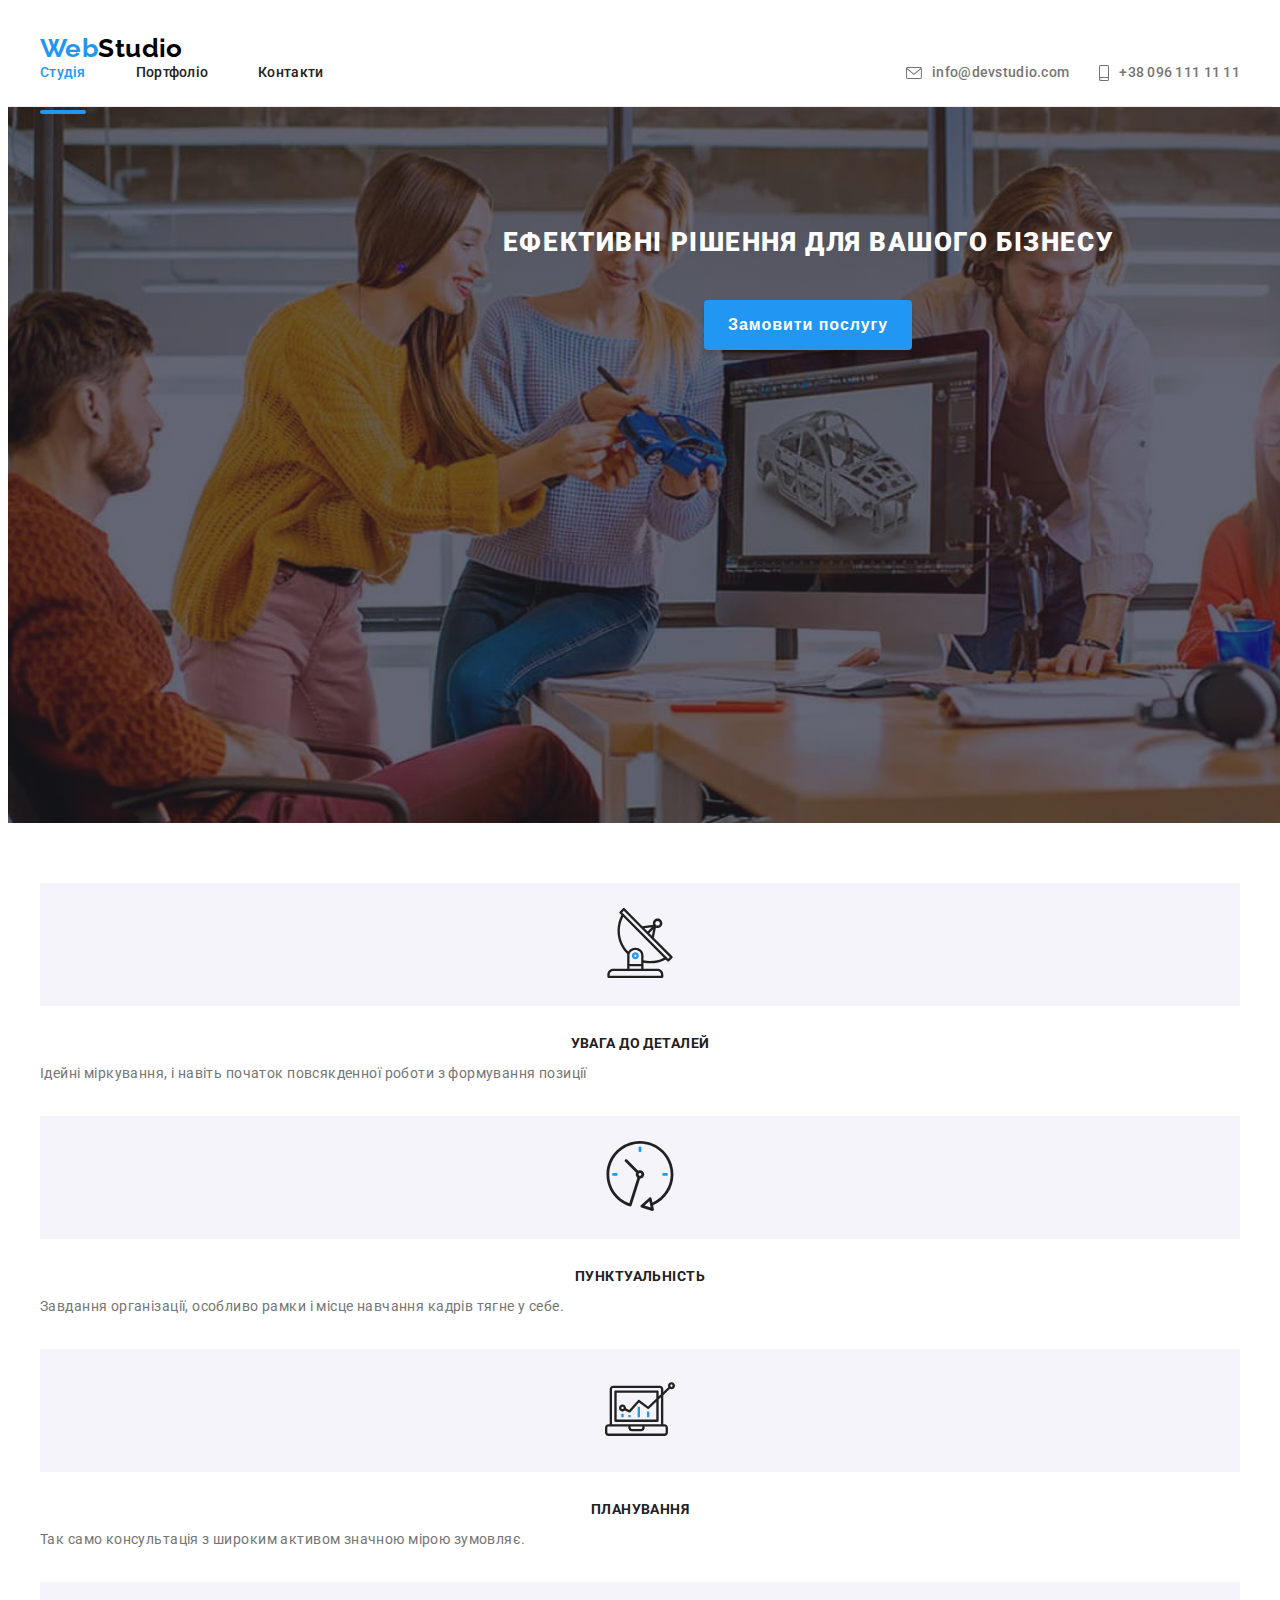
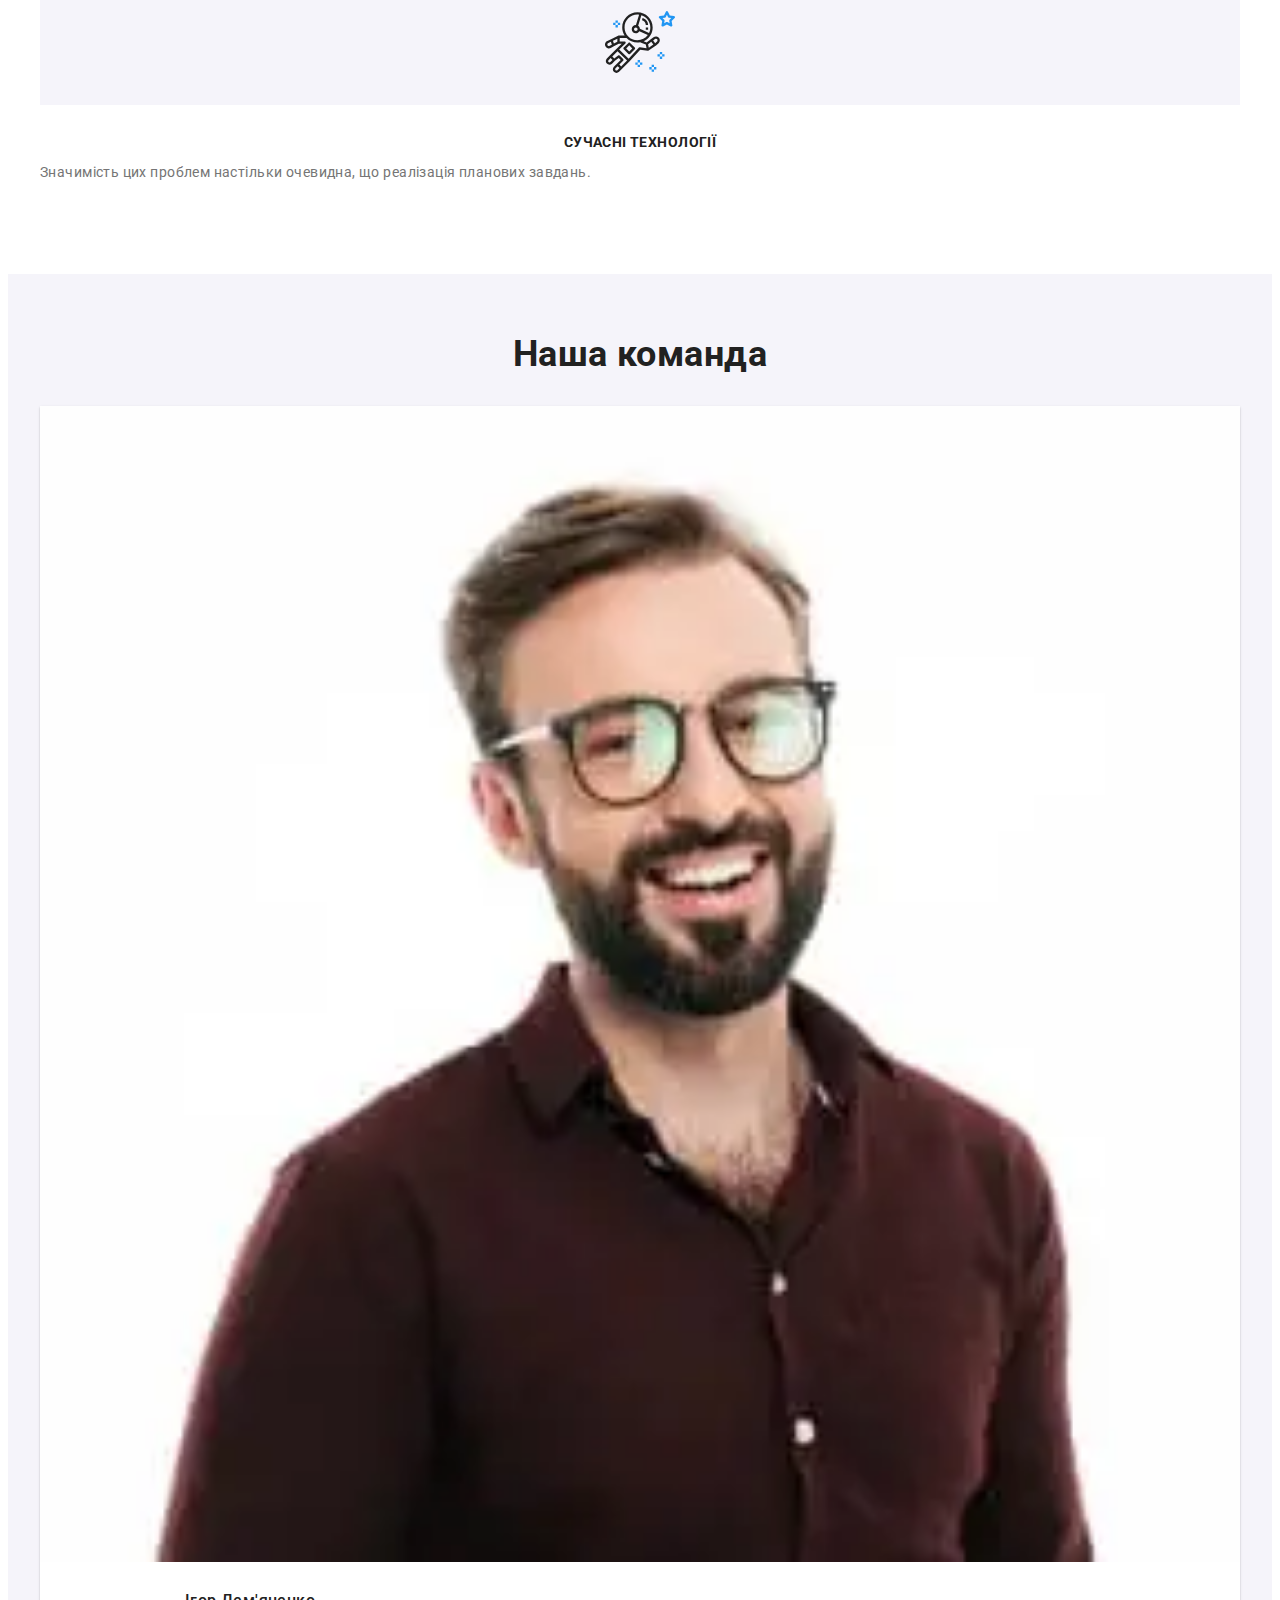
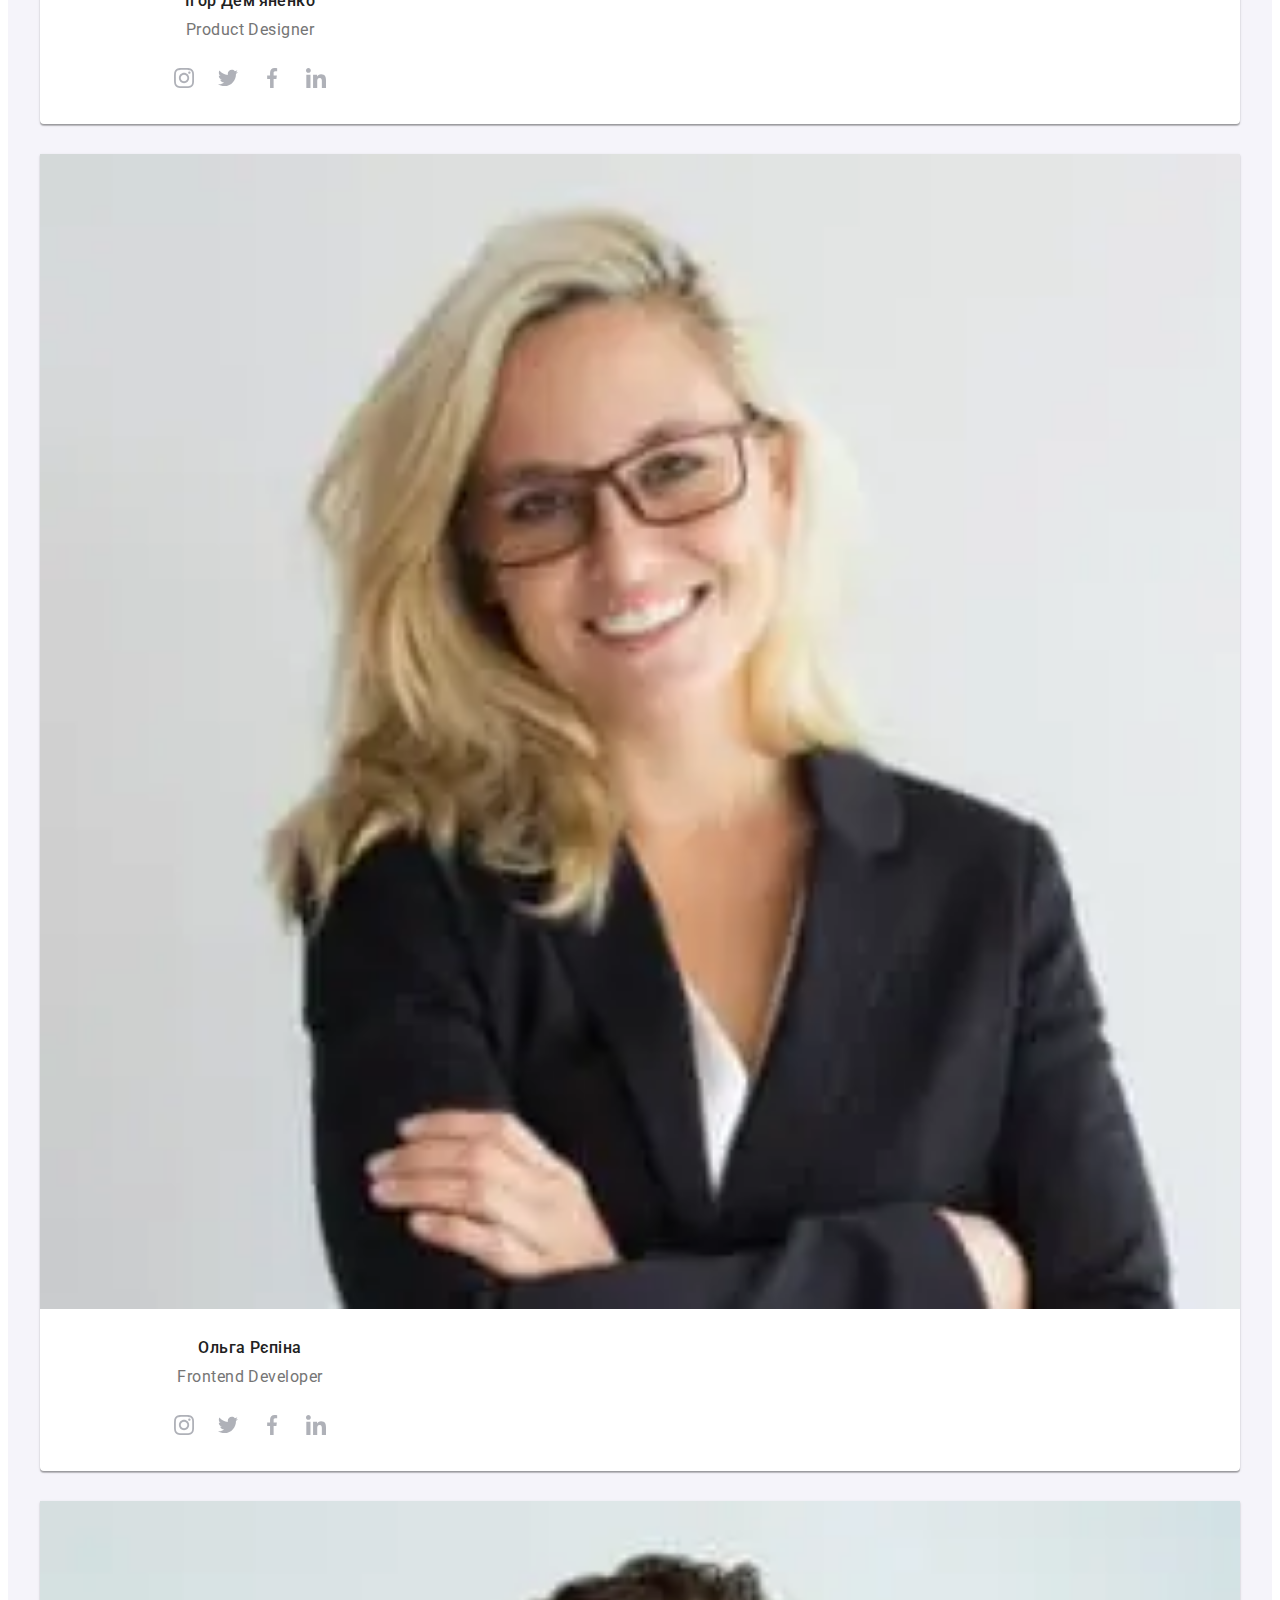
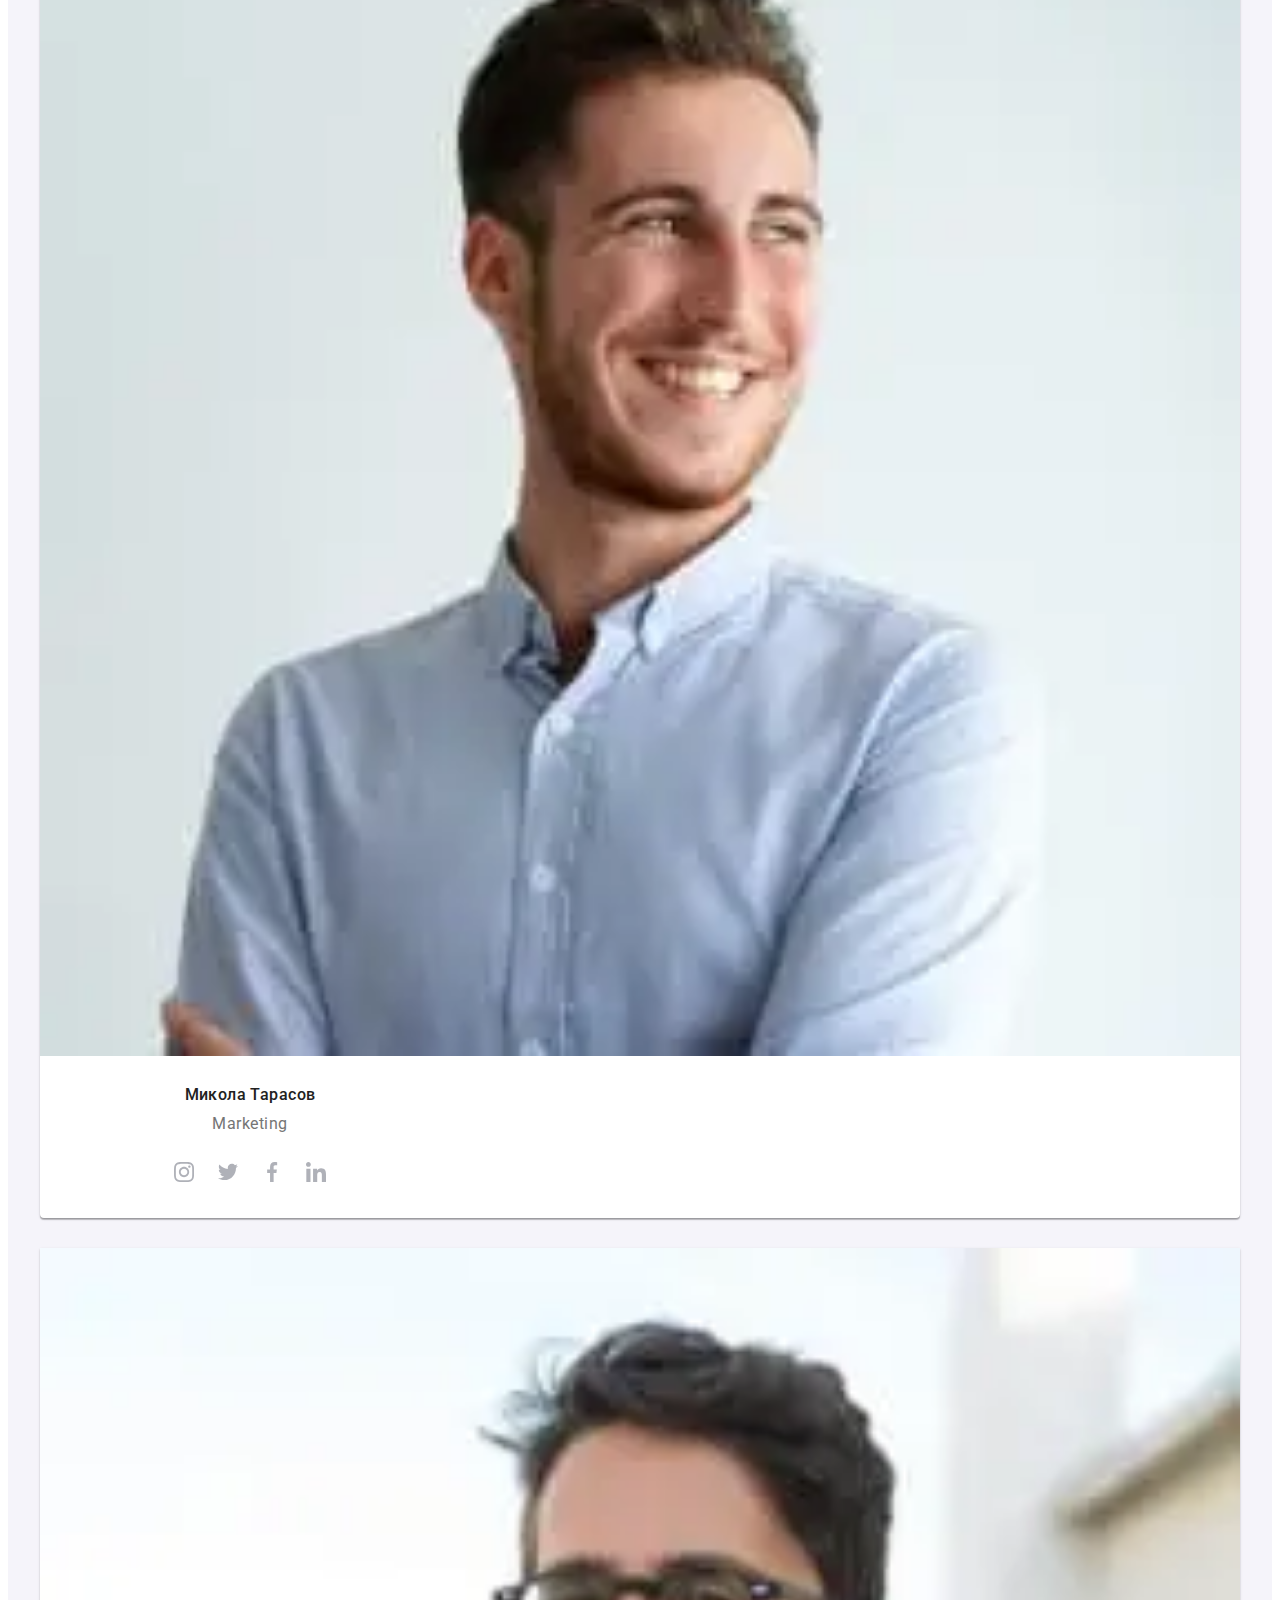
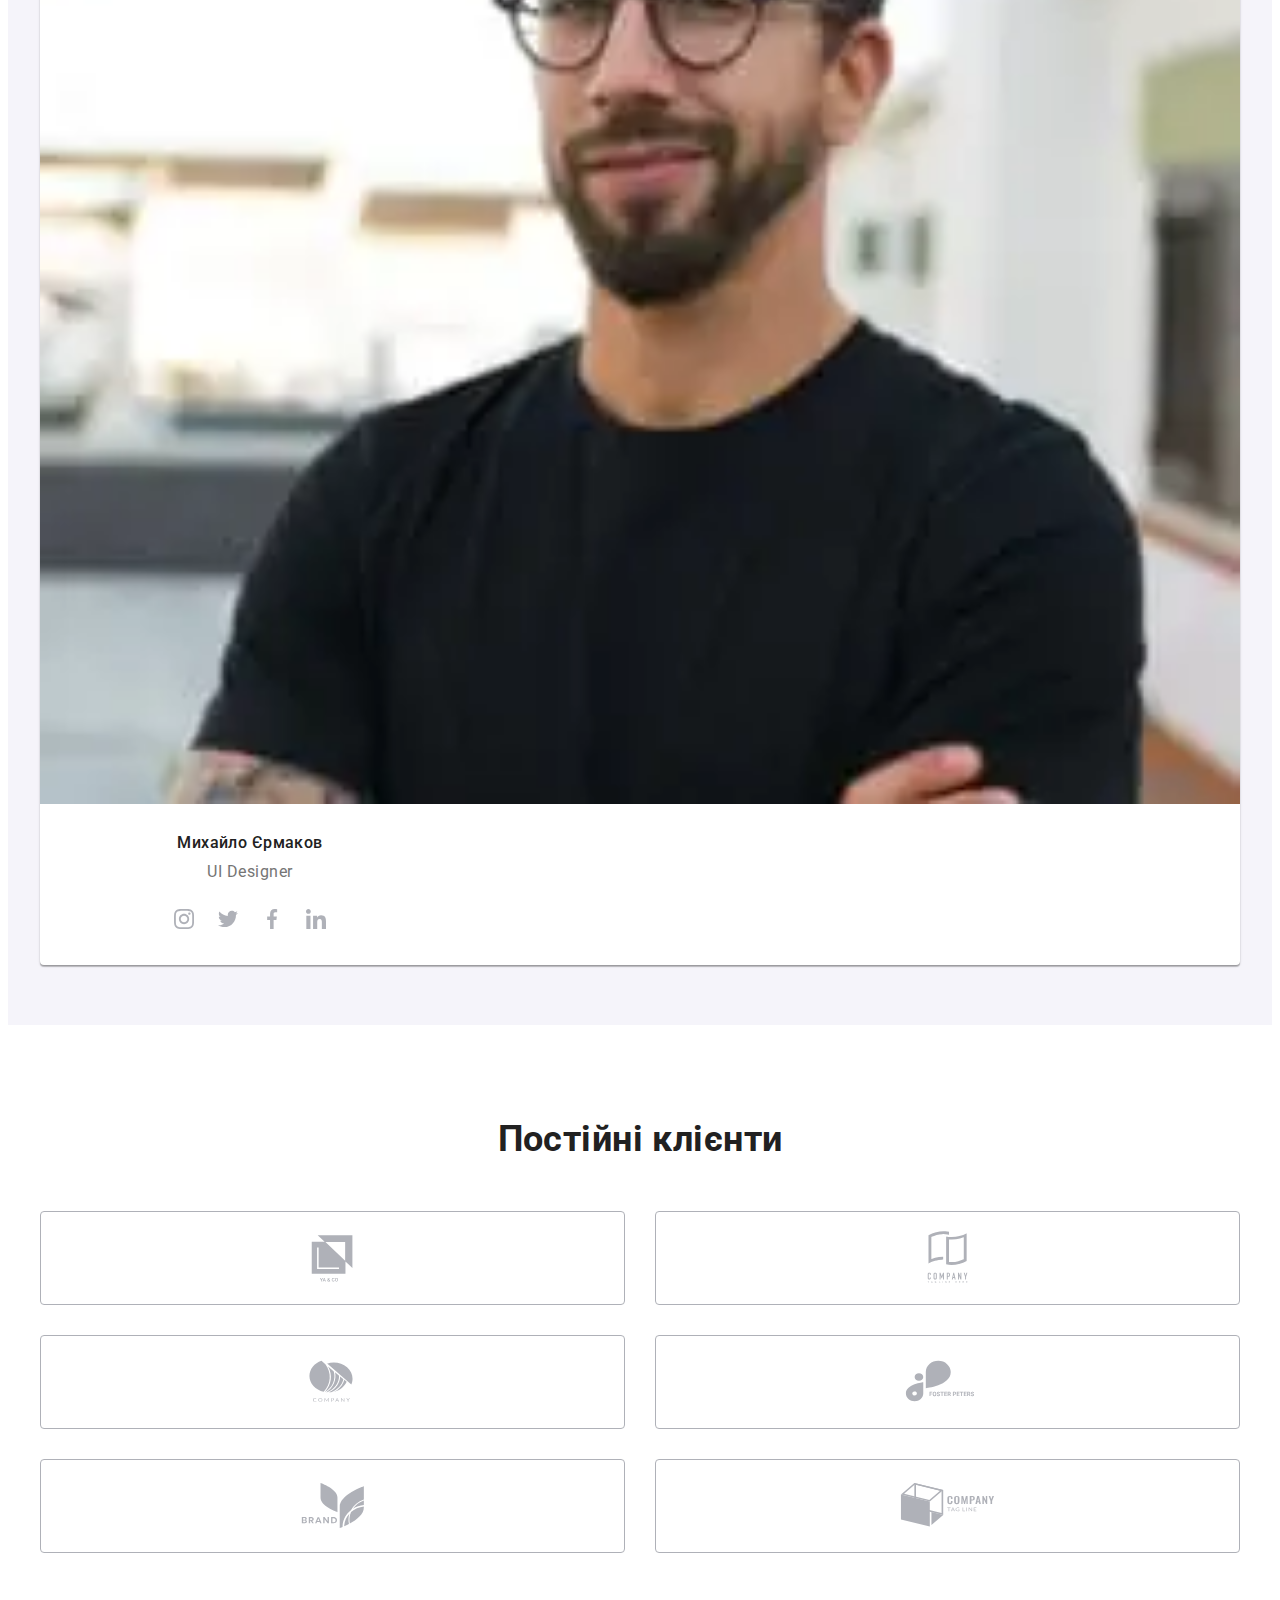
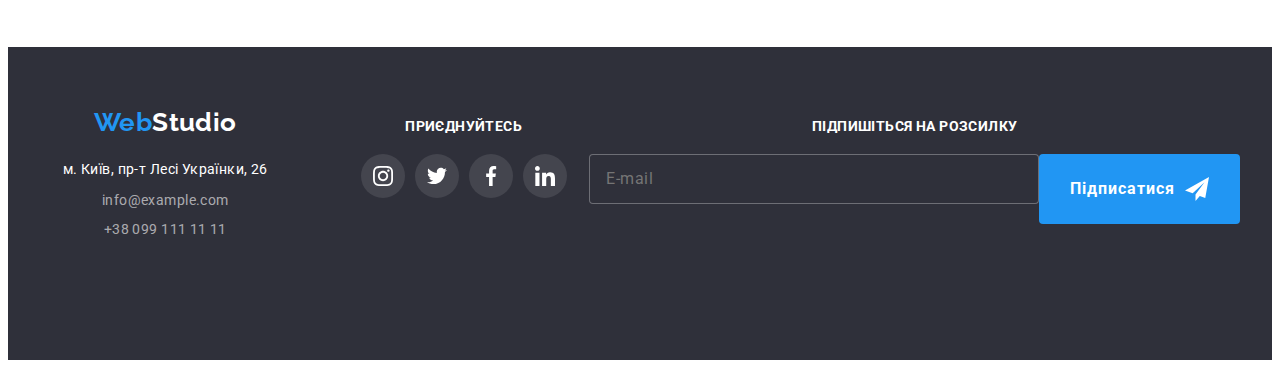
==== commit bd5b3ef8: "add-mobile-porpfolio" ====
--- a/index.html
+++ b/index.html
@@ -796,11 +796,11 @@
       </section>
     </main>
 
-    <!--footer-------------------
+    <!--footer------------------>
     <footer>
       <div class="container">
         <div class="footer__wrapper">
-          <div class="">
+          <div class="footer__wrapper-adress">
             <div class="footer__logo-wrapper">
               <a href="#"
                 ><span class="logo__text-blue">Web</span
@@ -858,7 +858,7 @@
               </li>
             </ul>
           </div>
-        --address-social-end--
+          <!--address-social-end-->
 
           <div class="footer-mailing__content">
             <p>Підпишіться на розсилку</p>
@@ -878,13 +878,12 @@
               </button>
             </form>
           </div>
-          --------------------------
         </div>
-        --column-end--
+        <!--column-end-->
       </div>
-      --container-end--
+      <!--container-end-->
     </footer>
-  -->
+
     <!--backdrop----------------------
     <div class="backdrop is-hidden" data-modal>
       <div class="modal">
--- a/css/main.min.css
+++ b/css/main.min.css
@@ -1 +1 @@
-:root{--hover-color: #2196f3;--h2-h3-color: #212121;--text-color: #757575;--icon-logo-color: #afb1b8;--bg-color-black: #2f303a;--logo-color-black: #000000;--white-color: #ffffff;--background-button-color: #f5f4fa;--adress-a-color: rgba(255, 255, 255, 0.6)}.container{padding-left:15px;padding-right:15px;margin-left:auto;margin-right:auto}@media screen and (min-width: 480px){.container{width:450px}}@media screen and (min-width: 768px){.container{width:720px}}@media screen and (min-width: 1200px){.container{width:1200px}}body{font-family:"Roboto",sans-serif;letter-spacing:.03em;font-size:14px;color:var(--text-color)}.visually-hidden{position:absolute;white-space:nowrap;width:1px;height:1px;overflow:hidden;border:0;padding:0;clip:rect(0 0 0 0);-webkit-clip-path:inset(100%);clip-path:inset(100%);margin:-1px}h1,h2,h3,p{margin-top:0;margin-bottom:0}ul,ol{margin-top:0;margin-bottom:0;padding-left:0}img{display:block}.list{list-style:none}.link{text-decoration:none}.header{position:relative;padding-top:25px;padding-bottom:25px;border-bottom:1px solid #ececec}.navigation{display:-webkit-box;display:-ms-flexbox;display:flex;-webkit-box-align:center;-ms-flex-align:center;align-items:center}.navigation__item{font-weight:500;font-size:14px;line-height:1.14;letter-spacing:.02em;color:var(--h2-h3-color);text-decoration:none;-webkit-transition:color 250ms cubic-bezier(0.4, 0, 0.2, 1);transition:color 250ms cubic-bezier(0.4, 0, 0.2, 1)}.navigation__item-active{font-weight:500;font-size:14px;line-height:1.14;letter-spacing:.02em;color:var(--hover-color);text-decoration:none}.navigation__item-active::after{content:"";position:absolute;width:100%;height:4px;border-radius:2px;background-color:#2196f3;top:46px;left:0px}.hover a:hover,.hover a:focus{color:var(--hover-color);fill:currentColor}.icon-envelope{margin-right:10px;fill:currentColor}.icon-envelope:hover,.icon-envelope:focus{color:var(--hover-color);fill:currentColor}.icon-smartphone{margin-right:10px;fill:currentColor}.icon-smartphone:hover,.icon-smartphone:focus{color:var(--hover-color);fill:currentColor}@media screen and (max-width: 767px){.navigation__list{display:none}.header{position:relative;padding-top:16px;padding-bottom:16px;border-bottom:1px solid #ececec}.header-container{display:-webkit-box;display:-ms-flexbox;display:flex;-webkit-box-pack:justify;-ms-flex-pack:justify;justify-content:space-between;-webkit-box-align:end;-ms-flex-align:end;align-items:flex-end}.mobile-menu-btn{border:none;background-color:rgba(0,0,0,0);padding:0;line-height:0;padding-right:10px;cursor:pointer}.mobile-menu{position:absolute;top:0;left:0;width:100%;height:100vh;overflow:auto;background-color:var(--white-color);opacity:0;visibility:hidden;pointer-events:none;-webkit-transition:opacity 250ms cubic-bezier(0.4, 0, 0.2, 1),visibility 250ms cubic-bezier(0.4, 0, 0.2, 1);transition:opacity 250ms cubic-bezier(0.4, 0, 0.2, 1),visibility 250ms cubic-bezier(0.4, 0, 0.2, 1)}.mobile-menu.is-open{opacity:1;visibility:visible;pointer-events:auto}.mobile-menu__close-btn{position:absolute;top:21px;right:25px;background-color:rgba(0,0,0,0);border:none;padding:0;line-height:0;cursor:pointer;-webkit-transition:fill 250ms cubic-bezier(0.4, 0, 0.2, 1);transition:fill 250ms cubic-bezier(0.4, 0, 0.2, 1)}.mobile-menu__close-btn:focus,.mobile-menu__close-btn:hover{fill:var(--hover-color)}.mobile-menu__container{position:relative;padding-top:48px;padding-bottom:48px;height:100vh}.mobile-menu__page__indent li:nth-child(-n+2){margin-bottom:36px}.mobile-menu__page__indent li:nth-child(3){margin-bottom:302px}.mobile-menu__page__link{font-family:"Roboto",sans-serif;font-weight:500;font-size:40px;line-height:47px;letter-spacing:.02em;color:var(--h2-h3-color);-webkit-transition:color 250ms cubic-bezier(0.4, 0, 0.2, 1);transition:color 250ms cubic-bezier(0.4, 0, 0.2, 1)}.mobile-menu__page__link:hover,.mobile-menu__page__link:focus{color:var(--hover-color);outline:none}.mobile-menu__contact__indent li:nth-child(1){margin-bottom:32px}.mobile-menu__contact__indent li:nth-child(2){margin-bottom:64px}.mobile-menu__contact__number{font-family:"Roboto",sans-serif;font-weight:500;font-size:34px;line-height:40px;letter-spacing:.02em;color:var(--hover-color)}.mobile-menu__contact__mail{font-family:"Roboto",sans-serif;font-weight:500;font-size:24px;line-height:28px;letter-spacing:.02em;color:var(--text-color)}.mobile-menu__social-btn{display:-webkit-box;display:-ms-flexbox;display:flex;padding-bottom:48px}.mobile-menu__social-btn__border{border-right:1px solid rgba(33,33,33,.2);padding-right:10px}.mobile-menu__social-btn__border:not(:first-child){padding-left:10px}.mobile-menu__social-btn__border:last-child{border:none;padding-right:0}.mobile-menu__social-btn__link{font-family:"Roboto",sans-serif;font-weight:500;font-size:18px;line-height:22px;letter-spacing:.02em;color:var(--hover-color)}}@media screen and (min-width: 768px){.header{position:relative;padding-top:26px;padding-bottom:26px;border-bottom:1px solid #ececec}.header-container{display:-webkit-box;display:-ms-flexbox;display:flex;-webkit-box-pack:justify;-ms-flex-pack:justify;justify-content:space-between}.navigation__list{display:-webkit-box;display:-ms-flexbox;display:flex;-webkit-box-align:center;-ms-flex-align:center;align-items:center}.navigation__menu{margin-right:50px;position:relative}.navigation__contact-wrap{-webkit-box-orient:vertical;-webkit-box-direction:normal;-ms-flex-direction:column;flex-direction:column;-webkit-box-align:start;-ms-flex-align:start;align-items:flex-start}.navigation__mail{display:-webkit-box;display:-ms-flexbox;display:flex;font-weight:500;font-size:12px;line-height:.85;letter-spacing:.02em;color:var(--text-color);text-decoration:none;-webkit-box-align:center;-ms-flex-align:center;align-items:center;-webkit-box-pack:center;-ms-flex-pack:center;justify-content:center;-webkit-transition:colorcubic-bezier(0.4, 0, 0.2, 1);transition:colorcubic-bezier(0.4, 0, 0.2, 1);margin-bottom:10px}.navigation__telephone{display:-webkit-box;display:-ms-flexbox;display:flex;font-weight:500;font-size:12px;line-height:.85;letter-spacing:.02em;color:var(--text-color);text-decoration:none;-webkit-box-align:center;-ms-flex-align:center;align-items:center;-webkit-box-pack:center;-ms-flex-pack:center;justify-content:center;-webkit-transition:colorcubic-bezier(0.4, 0, 0.2, 1);transition:colorcubic-bezier(0.4, 0, 0.2, 1)}.mobile-menu-btn{display:none}.mobile-menu__container{display:none}}@media screen and (min-width: 1200px){.navigation__contact{display:-webkit-box;display:-ms-flexbox;display:flex;-webkit-box-align:center;-ms-flex-align:center;align-items:center}.navigation__list{display:-webkit-box;display:-ms-flexbox;display:flex;-webkit-box-align:center;-ms-flex-align:center;align-items:center}.navigation__menu:not(:last-child){margin-right:50px}.navigation__contact-wrap{display:-webkit-box;display:-ms-flexbox;display:flex;-webkit-box-orient:horizontal;-webkit-box-direction:normal;-ms-flex-direction:row;flex-direction:row}.navigation__mail{display:-webkit-box;display:-ms-flexbox;display:flex;font-weight:500;font-size:14px;line-height:1.14;letter-spacing:.02em;color:var(--text-color);text-decoration:none;-webkit-box-align:center;-ms-flex-align:center;align-items:center;-webkit-box-pack:center;-ms-flex-pack:center;justify-content:center;margin-right:30px;margin-bottom:0px;margin-top:auto;-webkit-transition:color 250ms cubic-bezier(0.4, 0, 0.2, 1);transition:color 250ms cubic-bezier(0.4, 0, 0.2, 1)}.navigation__telephone{display:-webkit-box;display:-ms-flexbox;display:flex;font-weight:500;font-size:14px;line-height:1.14;letter-spacing:.02em;color:var(--text-color);text-decoration:none;-webkit-box-align:center;-ms-flex-align:center;align-items:center;-webkit-box-pack:center;-ms-flex-pack:center;justify-content:center;-webkit-transition:color 250ms cubic-bezier(0.4, 0, 0.2, 1);transition:color 250ms cubic-bezier(0.4, 0, 0.2, 1)}}@media screen and (max-width: 767px){.logo__text-dark{font-family:"Raleway",sans-serif;font-style:normal;font-weight:700;font-size:24px;line-height:.85;color:var(--logo-color-black)}.logo__header{margin-right:94px}.logo__text-blue{font-family:"Raleway",sans-serif;font-style:normal;font-weight:700;font-size:24px;line-height:.85;color:var(--hover-color)}}@media screen and (min-width: 768px){.logo__header{margin-right:88px}.logo__text-dark{font-family:"Raleway",sans-serif;font-style:normal;font-weight:700;font-size:24px;line-height:.85;color:var(--logo-color-black)}.logo__text-blue{font-family:"Raleway",sans-serif;font-style:normal;font-weight:700;font-size:24px;line-height:.85;color:var(--hover-color)}}@media screen and (min-width: 1200px){.logo__text-dark{font-family:"Raleway",sans-serif;font-style:normal;font-weight:700;font-size:26px;line-height:1.19;color:var(--logo-color-black)}.logo__header{margin-right:94px}.logo__text-blue{font-family:"Raleway",sans-serif;font-style:normal;font-weight:700;font-size:26px;line-height:1.19;color:var(--hover-color)}}.banner{width:1600px;margin:auto;background:var(--bg-color-black);background-image:radial-gradient(rgba(47, 48, 58, 0.4), rgba(47, 48, 58, 0.4)),url(../images/hero.jpg);background-repeat:no-repeat;background-position:center;background-size:cover;padding:200px 0}@media screen and (max-width: 767px){.banner{width:480px;height:400px;padding-top:118px;padding-bottom:198px;padding-right:60px;margin:0}}@media screen and (min-width: 768px){.banner{width:768px}}@media screen and (min-width: 1200px){.banner{width:1600px}}@media(min-device-pixel-ratio: 2),(-webkit-min-device-pixel-ratio: 2),(min-resolution: 192dpi),(min-resolution: 2dppx){.banner{background-image:url(../images/hero-2x.jpg)}}.banner h1{width:696px;margin-left:auto;margin-right:auto;font-weight:900;font-size:44px;line-height:1.36;text-align:center;letter-spacing:.06em;text-transform:uppercase;color:var(--white-color)}@media screen and (max-width: 767px){.banner h1{width:360px;font-size:26px}}@media screen and (min-width: 768px){.banner h1{width:768px}}.banner button{font-weight:700;font-size:16px;line-height:1.87;display:-webkit-box;display:-ms-flexbox;display:flex;-webkit-box-align:center;-ms-flex-align:center;align-items:center;text-align:center;letter-spacing:.06em;color:var(--white-color);padding:10px 32px 10px 32px;margin-top:40px;margin-left:auto;margin-right:auto;background:var(--hover-color);-webkit-box-shadow:0px 4px 4px rgba(0,0,0,.15);box-shadow:0px 4px 4px rgba(0,0,0,.15);border-radius:4px;border:none;cursor:pointer;-webkit-transition:background-color 250ms cubic-bezier(0.4, 0, 0.2, 1);transition:background-color 250ms cubic-bezier(0.4, 0, 0.2, 1)}.banner button:hover,.banner button:focus{background-color:#188ce8}@media screen and (max-width: 767px){.banner button{padding:10px 24px 10px 24px}}.benefits__content{padding:94px 0}@media screen and (max-width: 767px){.benefits__content{padding:60px 0}}.benefits__content h3{font-weight:700;font-size:14px;line-height:1.14;text-transform:uppercase;color:var(--h2-h3-color);margin-bottom:10px}@media screen and (max-width: 767px){.benefits__content h3{text-align:center}}.benefits__content p{font-size:14px;font-weight:400;line-height:1.71;letter-spacing:.03em;color:var(--text-color);word-wrap:break-word}@media screen and (max-width: 767px){.benefits__content p{padding-bottom:30px}}.benefits__wrapper{display:-webkit-box;display:-ms-flexbox;display:flex;gap:30px}.benefits__wrapper:not(:last-child){padding-right:30px}@media screen and (max-width: 767px){.benefits__wrapper{display:block;gap:30px}}.benefit__content-indent{-ms-flex-preferred-size:calc((100% - 90px)/4);flex-basis:calc((100% - 90px)/4)}.benefit__icon-border{background-color:#f5f4fa;padding:25px 100px}.benefit__icon-border:not(:last-child){margin-bottom:30px}@media screen and (max-width: 767px){.benefit__icon-border{text-align:center}}.experience__content{padding-top:0px;padding-bottom:94px}.experience__content h2{font-weight:700;font-size:36px;line-height:1.16;text-align:center;color:var(--h2-h3-color);margin-bottom:50px}@media screen and (max-width: 767px){.experience__content{display:none}}.experience__content__img{display:-webkit-box;display:-ms-flexbox;display:flex;gap:30px}.experience__wrapper{position:relative}.experience__description{position:absolute;display:-webkit-box;display:-ms-flexbox;display:flex;-webkit-box-align:center;-ms-flex-align:center;align-items:center;-webkit-box-pack:center;-ms-flex-pack:center;justify-content:center;bottom:0px;width:370px;height:70px;background-color:rgba(47,48,58,.8)}.experience__description h3{font-family:"Roboto",sans-serif;font-weight:700;font-size:14px;line-height:16.41px;color:#fff;text-transform:uppercase}.our-command__content{background-color:#f5f4fa;padding:94px 0}@media screen and (max-width: 767px){.our-command__content{padding:60px 0}}.our-command__content h2{font-weight:700;font-size:36px;line-height:1.16;text-align:center;color:var(--h2-h3-color);margin-bottom:50px}@media screen and (max-width: 767px){.our-command__content h2{font-size:36px;margin-bottom:30px}}.our-command__content h3{font-family:"Roboto",sans-serif;font-weight:500;font-size:16px;line-height:1.18;text-align:center;color:var(--h2-h3-color);margin-bottom:10px}.our-command__content p{font-family:"Roboto",sans-serif;font-size:16px;line-height:1.18;letter-spacing:.03em;text-align:center;color:var(--text-color)}.our-command__indent{display:-webkit-box;display:-ms-flexbox;display:flex;gap:30px}@media screen and (max-width: 767px){.our-command__indent{display:-webkit-box;display:-ms-flexbox;display:flex;-webkit-box-orient:vertical;-webkit-box-direction:normal;-ms-flex-direction:column;flex-direction:column}}.our-command__card{background-color:#fff;border-bottom-left-radius:4px;border-bottom-right-radius:4px;-webkit-box-shadow:0px 2px 1px rgba(0,0,0,.2),0px 1px 1px rgba(0,0,0,.14),0px 1px 3px rgba(0,0,0,.12);box-shadow:0px 2px 1px rgba(0,0,0,.2),0px 1px 1px rgba(0,0,0,.14),0px 1px 3px rgba(0,0,0,.12)}@media screen and (max-width: 767px){.our-command__card img{width:100%}}.our-command__card-indent{padding:30px 32px}@media screen and (max-width: 767px){.our-command__card-indent{display:inline-block;-webkit-box-align:center;-ms-flex-align:center;align-items:center;padding-top:30px;padding-bottom:24px;padding-left:122px;padding-right:122px}}.our-command__icon-wrapper{display:-webkit-box;display:-ms-flexbox;display:flex;-webkit-box-pack:justify;-ms-flex-pack:justify;justify-content:space-between;margin-top:16px}.our-command__icon-link{display:-webkit-box;display:-ms-flexbox;display:flex;-webkit-box-align:center;-ms-flex-align:center;align-items:center;-webkit-box-pack:center;-ms-flex-pack:center;justify-content:center;width:44px;height:44px;border-radius:50%;-webkit-transition:background-color 250ms cubic-bezier(0.4, 0, 0.2, 1);transition:background-color 250ms cubic-bezier(0.4, 0, 0.2, 1)}.our-command__icon-link:hover,.our-command__icon-link:focus{background-color:var(--hover-color)}.our-command__icon-link:hover .our-command__icon,.our-command__icon-link:focus .our-command__icon{fill:#fff}.our-command__icon{fill:var(--icon-logo-color);-webkit-transition:fill 250ms cubic-bezier(0.4, 0, 0.2, 1);transition:fill 250ms cubic-bezier(0.4, 0, 0.2, 1)}.our-client__content{padding:94px 0}@media screen and (max-width: 767px){.our-client__content{padding:60px 0}}.our-client__content h2{font-weight:700;font-size:36px;line-height:1.16;text-align:center;color:var(--h2-h3-color);margin-bottom:50px}@media screen and (max-width: 767px){.our-client__content h2{font-size:28px;margin-bottom:30px}}.our-client__logo-wrapper{display:-webkit-box;display:-ms-flexbox;display:flex}.client-logo__icon{fill:var(--icon-logo-color);-webkit-transition:fill 250ms cubic-bezier(0.4, 0, 0.2, 1);transition:fill 250ms cubic-bezier(0.4, 0, 0.2, 1)}.client-logo__indent:not(:last-child){margin-right:30px}.client-logo__link{display:-webkit-box;display:-ms-flexbox;display:flex;border:1px solid var(--icon-logo-color);border-radius:4px;padding:16px 32px;-webkit-box-align:center;-ms-flex-align:center;align-items:center;-webkit-box-pack:center;-ms-flex-pack:center;justify-content:center;-webkit-transition:border-color 250ms cubic-bezier(0.4, 0, 0.2, 1);transition:border-color 250ms cubic-bezier(0.4, 0, 0.2, 1)}.client-logo__link:hover,.client-logo__link:focus{border-color:var(--hover-color)}.client-logo__link:hover .client-logo__icon,.client-logo__link:focus .client-logo__icon{fill:var(--hover-color)}.modal__close-btn{position:absolute;top:8px;right:8px;display:-webkit-box;display:-ms-flexbox;display:flex;-webkit-box-pack:center;-ms-flex-pack:center;justify-content:center;-webkit-box-align:center;-ms-flex-align:center;align-items:center;width:30px;height:30px;border-radius:50%;border:1px solid rgba(0,0,0,.1);background-color:rgba(0,0,0,0);padding:0px;cursor:pointer;-webkit-transition:fill 250ms cubic-bezier(0.4, 0, 0.2, 1);transition:fill 250ms cubic-bezier(0.4, 0, 0.2, 1)}.modal__close-btn:focus,.modal__close-btn:hover{fill:var(--hover-color)}.modal{position:absolute;top:50%;left:50%;width:528px;height:581px;border-radius:4px;background-color:#fff;-webkit-transform:translate(-50%, -50%);transform:translate(-50%, -50%);opacity:1;-webkit-box-shadow:0px 1px 3px rgba(0,0,0,.12),0px 1px 1px rgba(0,0,0,.14),0px 2px 1px rgba(0,0,0,.2);box-shadow:0px 1px 3px rgba(0,0,0,.12),0px 1px 1px rgba(0,0,0,.14),0px 2px 1px rgba(0,0,0,.2);-webkit-transition:1250ms cubic-bezier(0.4, 0, 0.2, 1),-webkit-transform 1250ms cubic-bezier(0.4, 0, 0.2, 1);transition:1250ms cubic-bezier(0.4, 0, 0.2, 1),-webkit-transform 1250ms cubic-bezier(0.4, 0, 0.2, 1);transition:transform 1250ms cubic-bezier(0.4, 0, 0.2, 1),1250ms cubic-bezier(0.4, 0, 0.2, 1);transition:transform 1250ms cubic-bezier(0.4, 0, 0.2, 1),1250ms cubic-bezier(0.4, 0, 0.2, 1),-webkit-transform 1250ms cubic-bezier(0.4, 0, 0.2, 1);padding:40px}.modal__header{display:block;font-family:"Roboto",sans-serif;font-weight:700;font-size:20px;line-height:23px;color:#212121;text-align:center;margin-bottom:12px}.modal-form__field{display:block;margin-bottom:10px}.modal-form__field:not(:last-child){margin-bottom:10px}.modal-form__field:nth-child(4){margin-bottom:20px}.modal-form__input{width:100%;height:40px;border-radius:4px;border:1px solid rgba(33,33,33,.2);margin-top:4px;padding-left:42px;cursor:pointer;-webkit-transition:border-color 250ms cubic-bezier(0.4, 0, 0.2, 1);transition:border-color 250ms cubic-bezier(0.4, 0, 0.2, 1)}.modal-form__input:focus{border-color:var(--hover-color);outline:none}.modal-form__input:focus+.modal-form__icon{fill:var(--hover-color);outline:none}.modal-form__icon{position:absolute;display:block;top:50%;left:12px;-webkit-transform:translateY(-50%);transform:translateY(-50%);fill:#212121;-webkit-transition:fill 250ms cubic-bezier(0.4, 0, 0.2, 1);transition:fill 250ms cubic-bezier(0.4, 0, 0.2, 1)}.modal-form__message{width:100%;height:120px;border-radius:4px;border:1px solid rgba(33,33,33,.2);margin-top:4px;padding:12px 16px;resize:none;-webkit-transition:border-color 250ms cubic-bezier(0.4, 0, 0.2, 1);transition:border-color 250ms cubic-bezier(0.4, 0, 0.2, 1);display:block}.modal-form__message:focus{border-color:var(--hover-color);outline:none}.modal-form__message::-webkit-input-placeholder{color:rgba(117,117,117,.5);font-family:"Roboto",sans-serif;font-weight:400;font-size:12px;line-height:14px}.modal-form__message::-moz-placeholder{color:rgba(117,117,117,.5);font-family:"Roboto",sans-serif;font-weight:400;font-size:12px;line-height:14px}.modal-form__message:-ms-input-placeholder{color:rgba(117,117,117,.5);font-family:"Roboto",sans-serif;font-weight:400;font-size:12px;line-height:14px}.modal-form__message::-ms-input-placeholder{color:rgba(117,117,117,.5);font-family:"Roboto",sans-serif;font-weight:400;font-size:12px;line-height:14px}.modal-form__message::placeholder{color:rgba(117,117,117,.5);font-family:"Roboto",sans-serif;font-weight:400;font-size:12px;line-height:14px}.modal-form__title-comment,.modal-form__title-name,.modal-form__title-phone,.modal-form__title-email{color:var(--text-color);font-family:"Roboto",sans-serif;font-weight:400;font-size:12px;line-height:14px;letter-spacing:.01em;display:block}.modal-form__input-wrapper{position:relative;display:block}.checkbox-icon-border{display:-webkit-box;display:-ms-flexbox;display:flex;-webkit-box-align:center;-ms-flex-align:center;align-items:center;justify-items:center;left:0px;bottom:0px;cursor:pointer;margin-right:10px;border:1px solid #212121;border-radius:2px;background-color:#fff}.checkbox-icon{visibility:hidden}.modal-form__checkbox:checked+.modal-form__checkbox-label .checkbox-icon{visibility:visible;background-color:var(--hover-color);border:none}.modal-form__checkbox:checked+.modal-form__checkbox-label .checkbox-icon-border{border-color:#2196f3}.modal-form__checkbox:focus+.modal-form__checkbox-label .checkbox-icon-border{outline:1px solid var(--hover-color)}.modal-form__checkbox-label{display:-webkit-box;display:-ms-flexbox;display:flex;-webkit-box-align:center;-ms-flex-align:center;align-items:center;-webkit-box-pack:center;-ms-flex-pack:center;justify-content:center;font-family:"Roboto",sans-serif;font-weight:400;font-size:14px;line-height:24px;letter-spacing:.03em;color:var(--text-color)}.modal-form__checkbox-label a{color:var(--hover-color)}.modal-form__submit-btn{display:block;margin-top:30px;margin-left:auto;margin-right:auto;background-color:#188ce8;padding:10px 52px;border-radius:4px;border:none;color:#fff;font-family:"Roboto",sans-serif;font-weight:700;font-size:16px;line-height:30px;letter-spacing:.06em;text-align:center;cursor:pointer;-webkit-transition:-webkit-box-shadow 250ms cubic-bezier(0.4, 0, 0.2, 1);transition:-webkit-box-shadow 250ms cubic-bezier(0.4, 0, 0.2, 1);transition:box-shadow 250ms cubic-bezier(0.4, 0, 0.2, 1);transition:box-shadow 250ms cubic-bezier(0.4, 0, 0.2, 1), -webkit-box-shadow 250ms cubic-bezier(0.4, 0, 0.2, 1)}.modal-form__submit-btn:focus,.modal-form__submit-btn:hover{-webkit-box-shadow:0px 4px 4px rgba(0,0,0,.15);box-shadow:0px 4px 4px rgba(0,0,0,.15);outline:none}.backdrop{position:fixed;top:0px;left:0px;width:100%;height:100%;background-color:rgba(0,0,0,.2);-webkit-transition:opacity 250ms cubic-bezier(0.4, 0, 0.2, 1),visibility 250ms cubic-bezier(0.4, 0, 0.2, 1);transition:opacity 250ms cubic-bezier(0.4, 0, 0.2, 1),visibility 250ms cubic-bezier(0.4, 0, 0.2, 1)}.backdrop.is-hidden{visibility:hidden;pointer-events:none}.backdrop.is-hidden .modal{-webkit-transform:translate(0%, -100%) scale(0.01);transform:translate(0%, -100%) scale(0.01);border-radius:50%}.btn-filter{display:-webkit-box;display:-ms-flexbox;display:flex;gap:8px;margin-bottom:50px;-webkit-box-pack:center;-ms-flex-pack:center;justify-content:center}.portfolio{padding:94px 0}.portfolio button{font-family:"Roboto",sans-serif;white-space:nowrap;font-weight:500;font-size:16px;line-height:1.62;color:var(--h2-h3-color);background:var(--background-button-color);border-radius:4px;padding:6px 25px;border:none;cursor:pointer;-webkit-transition:background-color 250ms cubic-bezier(0.4, 0, 0.2, 1),color 250ms cubic-bezier(0.4, 0, 0.2, 1),-webkit-box-shadow 250ms cubic-bezier(0.4, 0, 0.2, 1);transition:background-color 250ms cubic-bezier(0.4, 0, 0.2, 1),color 250ms cubic-bezier(0.4, 0, 0.2, 1),-webkit-box-shadow 250ms cubic-bezier(0.4, 0, 0.2, 1);transition:background-color 250ms cubic-bezier(0.4, 0, 0.2, 1),color 250ms cubic-bezier(0.4, 0, 0.2, 1),box-shadow 250ms cubic-bezier(0.4, 0, 0.2, 1);transition:background-color 250ms cubic-bezier(0.4, 0, 0.2, 1),color 250ms cubic-bezier(0.4, 0, 0.2, 1),box-shadow 250ms cubic-bezier(0.4, 0, 0.2, 1),-webkit-box-shadow 250ms cubic-bezier(0.4, 0, 0.2, 1)}.portfolio button:hover,.portfolio button:focus{background:var(--hover-color);-webkit-box-shadow:0px 3px 1px rgba(0,0,0,.1),0px 1px 2px rgba(0,0,0,.08),0px 2px 2px rgba(0,0,0,.12);box-shadow:0px 3px 1px rgba(0,0,0,.1),0px 1px 2px rgba(0,0,0,.08),0px 2px 2px rgba(0,0,0,.12);color:var(--white-color);outline:none}.project__wrapper{display:-webkit-box;display:-ms-flexbox;display:flex;-ms-flex-wrap:wrap;flex-wrap:wrap;gap:30px}.project__wrapper:not(:last-child){margin-bottom:30px;margin-right:30px}.project__card-animation{overflow:hidden;position:relative}.project__description{padding:20px 24px 20px 24px;border:1px solid #eee;border-top:0;font-weight:400;font-size:16px;line-height:1.85;color:var(--text-color)}.project__description h2{font-weight:700;font-size:18px;line-height:2;letter-spacing:.06em;color:var(--h2-h3-color);margin-bottom:4px}.project__card-overlay{position:absolute;display:-webkit-box;display:-ms-flexbox;display:flex;justify-items:center;-webkit-box-align:center;-ms-flex-align:center;align-items:center;height:100%;bottom:0px;padding:63px 24px;background-color:rgba(33,150,243,.9);color:#fff;font-family:"Roboto",sans-serif;font-size:18px;font-weight:400;line-height:28px;letter-spacing:.03em;-webkit-transform:translateY(100%);transform:translateY(100%);-webkit-transition:550ms cubic-bezier(0.4, 0, 0.2, 1),-webkit-transform 250ms cubic-bezier(0.4, 0, 0.2, 1);transition:550ms cubic-bezier(0.4, 0, 0.2, 1),-webkit-transform 250ms cubic-bezier(0.4, 0, 0.2, 1);transition:transform 250ms cubic-bezier(0.4, 0, 0.2, 1),550ms cubic-bezier(0.4, 0, 0.2, 1);transition:transform 250ms cubic-bezier(0.4, 0, 0.2, 1),550ms cubic-bezier(0.4, 0, 0.2, 1),-webkit-transform 250ms cubic-bezier(0.4, 0, 0.2, 1)}.project__cards{-webkit-box-sizing:border-box;box-sizing:border-box;width:370px;-ms-flex-preferred-size:calc((100% - 60px)/3);flex-basis:calc((100% - 60px)/3);position:relative;-webkit-transition:-webkit-box-shadow 250ms cubic-bezier(0.4, 0, 0.2, 1);transition:-webkit-box-shadow 250ms cubic-bezier(0.4, 0, 0.2, 1);transition:box-shadow 250ms cubic-bezier(0.4, 0, 0.2, 1);transition:box-shadow 250ms cubic-bezier(0.4, 0, 0.2, 1), -webkit-box-shadow 250ms cubic-bezier(0.4, 0, 0.2, 1)}.project__cards:hover,.project__cards:focus{-webkit-box-shadow:1px 4px 6px rgba(0,0,0,.16),0px 4px 4px rgba(0,0,0,.06),0px 1px 1px rgba(0,0,0,.12);box-shadow:1px 4px 6px rgba(0,0,0,.16),0px 4px 4px rgba(0,0,0,.06),0px 1px 1px rgba(0,0,0,.12)}.project__cards:hover .project__card-overlay,.project__cards:focus .project__card-overlay{-webkit-transform:translateY(0%);transform:translateY(0%)}footer{background:var(--bg-color-black);padding-top:60px;padding-bottom:60px}footer a{text-decoration:none}.footer__wrapper{display:-webkit-box;display:-ms-flexbox;display:flex;-webkit-box-align:baseline;-ms-flex-align:baseline;align-items:baseline}address p{font-family:"Roboto",sans-serif;font-size:14px;line-height:1.71;color:var(--white-color);margin-bottom:9px}address a{font-family:"Roboto",sans-serif;font-size:14px;line-height:1.5;color:var(--adress-a-color)}address li:not(:last-child){margin-bottom:9px}.footer__logo-wrapper{margin-bottom:20px}.logo__text-white{font-family:"Raleway",sans-serif;font-weight:700;font-size:26px;line-height:1.19;color:var(--white-color)}.footer-social__content{margin-left:70px}.footer-social__content p{font-family:"Roboto",sans-serif;font-weight:700;font-size:14px;line-height:16px;color:#fff;text-transform:uppercase;margin-bottom:20px}.footer-social__icon-indent{display:-webkit-box;display:-ms-flexbox;display:flex;gap:10px}.footer-social__icon{fill:#fff}.footer-social__link{display:-webkit-box;display:-ms-flexbox;display:flex;width:44px;height:44px;border-radius:50%;background-color:rgba(255,255,255,.1);-webkit-box-align:center;-ms-flex-align:center;align-items:center;-webkit-box-pack:center;-ms-flex-pack:center;justify-content:center;-webkit-transition:background-color 250ms cubic-bezier(0.4, 0, 0.2, 1);transition:background-color 250ms cubic-bezier(0.4, 0, 0.2, 1)}.footer-social__link:hover,.footer-social__link:focus{background-color:var(--hover-color)}.footer-mailing__content{margin-left:auto}.footer-mailing__content p{font-family:"Roboto",sans-serif;font-weight:700;font-size:14px;line-height:16px;color:#fff;text-transform:uppercase;margin-bottom:20px}.footer-mailing__form{display:-webkit-box;display:-ms-flexbox;display:flex}.footer-mailing__input{width:358px;height:50px;border-radius:4px;outline:none;background-color:var(--bg-color-black);border:1px solid rgba(255,255,255,.3);-webkit-transition:border-color 250ms cubic-bezier(0.4, 0, 0.2, 1);transition:border-color 250ms cubic-bezier(0.4, 0, 0.2, 1);padding-top:15px;padding-left:16px;padding-bottom:15px;padding-right:auto;cursor:pointer;color:#fff}.footer-mailing__input:focus{border-color:var(--hover-color);color:#fff}.footer-mailing__input::-webkit-input-placeholder{font-family:"Roboto",sans-serif;font-weight:400;font-size:16px;line-height:20px;letter-spacing:.03em;color:solid rgba(255,255,255,.6)}.footer-mailing__input::-moz-placeholder{font-family:"Roboto",sans-serif;font-weight:400;font-size:16px;line-height:20px;letter-spacing:.03em;color:solid rgba(255,255,255,.6)}.footer-mailing__input:-ms-input-placeholder{font-family:"Roboto",sans-serif;font-weight:400;font-size:16px;line-height:20px;letter-spacing:.03em;color:solid rgba(255,255,255,.6)}.footer-mailing__input::-ms-input-placeholder{font-family:"Roboto",sans-serif;font-weight:400;font-size:16px;line-height:20px;letter-spacing:.03em;color:solid rgba(255,255,255,.6)}.footer-mailing__input::placeholder{font-family:"Roboto",sans-serif;font-weight:400;font-size:16px;line-height:20px;letter-spacing:.03em;color:solid rgba(255,255,255,.6)}.footer-mailing__btn{display:-webkit-box;display:-ms-flexbox;display:flex;-webkit-box-align:center;-ms-flex-align:center;align-items:center;justify-items:center;margin-left:12px;background-color:var(--hover-color);padding:10px 28px 10px 28px;border-radius:4px;border:none;color:#fff;font-family:"Roboto",sans-serif;font-weight:700;font-size:16px;line-height:30px;letter-spacing:.06em;text-align:center;-webkit-transition:-webkit-box-shadow 250ms cubic-bezier(0.4, 0, 0.2, 1);transition:-webkit-box-shadow 250ms cubic-bezier(0.4, 0, 0.2, 1);transition:box-shadow 250ms cubic-bezier(0.4, 0, 0.2, 1);transition:box-shadow 250ms cubic-bezier(0.4, 0, 0.2, 1), -webkit-box-shadow 250ms cubic-bezier(0.4, 0, 0.2, 1)}.footer-mailing__btn:focus,.footer-mailing__btn:hover{-webkit-box-shadow:0px 4px 4px rgba(0,0,0,.15),0px 4px 4px rgba(0,0,0,.15);box-shadow:0px 4px 4px rgba(0,0,0,.15),0px 4px 4px rgba(0,0,0,.15)}.footer-mailing__icon{margin-left:10px}/*# sourceMappingURL=main.min.css.map */+:root{--hover-color: #2196f3;--h2-h3-color: #212121;--text-color: #757575;--icon-logo-color: #afb1b8;--bg-color-black: #2f303a;--logo-color-black: #000000;--white-color: #ffffff;--background-button-color: #f5f4fa;--adress-a-color: rgba(255, 255, 255, 0.6)}.container{padding-left:15px;padding-right:15px;margin-left:auto;margin-right:auto}@media screen and (min-width: 480px){.container{width:480px}}@media screen and (min-width: 768px){.container{width:720px}}@media screen and (min-width: 1200px){.container{width:1200px}}body{font-family:"Roboto",sans-serif;letter-spacing:.03em;font-size:14px;color:var(--text-color)}.visually-hidden{position:absolute;white-space:nowrap;width:1px;height:1px;overflow:hidden;border:0;padding:0;clip:rect(0 0 0 0);-webkit-clip-path:inset(100%);clip-path:inset(100%);margin:-1px}h1,h2,h3,p{margin-top:0;margin-bottom:0}ul,ol{margin-top:0;margin-bottom:0;padding-left:0}img{display:block}.list{list-style:none}.link{text-decoration:none}.navigation__item{font-weight:500;font-size:14px;line-height:1.14;letter-spacing:.02em;color:var(--h2-h3-color);text-decoration:none;-webkit-transition:color 250ms cubic-bezier(0.4, 0, 0.2, 1);transition:color 250ms cubic-bezier(0.4, 0, 0.2, 1)}.navigation__item-active{font-weight:500;font-size:14px;line-height:1.14;letter-spacing:.02em;color:var(--hover-color);text-decoration:none}.navigation__item-active::after{content:"";position:absolute;width:100%;height:4px;border-radius:2px;background-color:#2196f3;top:46px;left:0px}.hover a:hover,.hover a:focus{color:var(--hover-color);fill:currentColor}.icon-envelope{margin-right:10px;fill:currentColor}.icon-envelope:hover,.icon-envelope:focus{color:var(--hover-color);fill:currentColor}.icon-smartphone{margin-right:10px;fill:currentColor}.icon-smartphone:hover,.icon-smartphone:focus{color:var(--hover-color);fill:currentColor}@media screen and (min-width: 480px){.navigation__list{display:none}}@media screen and (min-width: 768px){.navigation__list{display:-webkit-box;display:-ms-flexbox;display:flex;-webkit-box-align:center;-ms-flex-align:center;align-items:center}}@media screen and (min-width: 1200px){.navigation__list{display:-webkit-box;display:-ms-flexbox;display:flex;-webkit-box-align:center;-ms-flex-align:center;align-items:center}}@media screen and (min-width: 480px){.header{position:relative;padding-top:16px;padding-bottom:16px;border-bottom:1px solid #ececec}}@media screen and (min-width: 768px){.header{position:relative;padding-top:26px;padding-bottom:26px;border-bottom:1px solid #ececec}}@media screen and (min-width: 1200px){.header{position:relative;padding-top:25px;padding-bottom:25px;border-bottom:1px solid #ececec}}@media screen and (min-width: 480px){.header-container{display:-webkit-box;display:-ms-flexbox;display:flex;-webkit-box-pack:justify;-ms-flex-pack:justify;justify-content:space-between;-webkit-box-align:end;-ms-flex-align:end;align-items:flex-end}}@media screen and (min-width: 768px){.header-container{display:-webkit-box;display:-ms-flexbox;display:flex;-webkit-box-pack:justify;-ms-flex-pack:justify;justify-content:space-between}}@media screen and (min-width: 480px){.mobile-menu-btn{border:none;background-color:rgba(0,0,0,0);padding:0;line-height:0;padding-right:10px;cursor:pointer}}@media screen and (min-width: 768px){.mobile-menu-btn{display:none}}@media screen and (min-width: 480px){.mobile-menu{position:absolute;top:0;left:0;width:100%;height:100vh;overflow:auto;background-color:var(--white-color);opacity:0;visibility:hidden;pointer-events:none;-webkit-transition:opacity 250ms cubic-bezier(0.4, 0, 0.2, 1),visibility 250ms cubic-bezier(0.4, 0, 0.2, 1);transition:opacity 250ms cubic-bezier(0.4, 0, 0.2, 1),visibility 250ms cubic-bezier(0.4, 0, 0.2, 1)}}@media screen and (min-width: 480px){.mobile-menu.is-open{opacity:1;visibility:visible;pointer-events:auto}}@media screen and (min-width: 480px){.mobile-menu__close-btn{position:absolute;top:21px;right:25px;background-color:rgba(0,0,0,0);border:none;padding:0;line-height:0;cursor:pointer;-webkit-transition:fill 250ms cubic-bezier(0.4, 0, 0.2, 1);transition:fill 250ms cubic-bezier(0.4, 0, 0.2, 1)}.mobile-menu__close-btn:focus,.mobile-menu__close-btn:hover{fill:var(--hover-color)}}@media screen and (min-width: 480px){.mobile-menu__container{position:relative;padding-top:48px;padding-bottom:48px;height:100vh}}@media screen and (min-width: 768px){.mobile-menu__container{display:none}}@media screen and (min-width: 480px){.mobile-menu__page__indent li:nth-child(-n+2){margin-bottom:36px}}@media screen and (min-width: 480px){.mobile-menu__page__indent li:nth-child(3){margin-bottom:302px}}@media screen and (min-width: 480px){.mobile-menu__page__link{font-family:"Roboto",sans-serif;font-weight:500;font-size:40px;line-height:47px;letter-spacing:.02em;color:var(--h2-h3-color);-webkit-transition:color 250ms cubic-bezier(0.4, 0, 0.2, 1);transition:color 250ms cubic-bezier(0.4, 0, 0.2, 1)}.mobile-menu__page__link:hover,.mobile-menu__page__link:focus{color:var(--hover-color);outline:none}}@media screen and (min-width: 480px){.mobile-menu__contact__indent li:nth-child(1){margin-bottom:32px}}@media screen and (min-width: 480px){.mobile-menu__contact__indent li:nth-child(2){margin-bottom:64px}}@media screen and (min-width: 480px){.mobile-menu__contact__number{font-family:"Roboto",sans-serif;font-weight:500;font-size:34px;line-height:40px;letter-spacing:.02em;color:var(--hover-color)}}@media screen and (min-width: 480px){.mobile-menu__contact__mail{font-family:"Roboto",sans-serif;font-weight:500;font-size:24px;line-height:28px;letter-spacing:.02em;color:var(--text-color)}}@media screen and (min-width: 480px){.mobile-menu__social-btn{display:-webkit-box;display:-ms-flexbox;display:flex;padding-bottom:48px}}@media screen and (min-width: 480px){.mobile-menu__social-btn__border{border-right:1px solid rgba(33,33,33,.2);padding-right:10px}.mobile-menu__social-btn__border:not(:first-child){padding-left:10px}.mobile-menu__social-btn__border:last-child{border:none;padding-right:0}}@media screen and (min-width: 480px){.mobile-menu__social-btn__link{font-family:"Roboto",sans-serif;font-weight:500;font-size:18px;line-height:22px;letter-spacing:.02em;color:var(--hover-color)}}@media screen and (min-width: 768px){.navigation__menu{margin-right:50px;position:relative}}@media screen and (min-width: 1200px){.navigation__menu:not(:last-child){margin-right:50px}}@media screen and (min-width: 768px){.navigation__contact-wrap{-webkit-box-orient:vertical;-webkit-box-direction:normal;-ms-flex-direction:column;flex-direction:column;-webkit-box-align:start;-ms-flex-align:start;align-items:flex-start}}@media screen and (min-width: 1200px){.navigation__contact-wrap{display:-webkit-box;display:-ms-flexbox;display:flex;-webkit-box-orient:horizontal;-webkit-box-direction:normal;-ms-flex-direction:row;flex-direction:row}}@media screen and (min-width: 768px){.navigation__mail{display:-webkit-box;display:-ms-flexbox;display:flex;font-weight:500;font-size:12px;line-height:.85;letter-spacing:.02em;color:var(--text-color);text-decoration:none;-webkit-box-align:center;-ms-flex-align:center;align-items:center;-webkit-box-pack:center;-ms-flex-pack:center;justify-content:center;-webkit-transition:colorcubic-bezier(0.4, 0, 0.2, 1);transition:colorcubic-bezier(0.4, 0, 0.2, 1);margin-bottom:10px}}@media screen and (min-width: 1200px){.navigation__mail{display:-webkit-box;display:-ms-flexbox;display:flex;font-weight:500;font-size:14px;line-height:1.14;letter-spacing:.02em;color:var(--text-color);text-decoration:none;-webkit-box-align:center;-ms-flex-align:center;align-items:center;-webkit-box-pack:center;-ms-flex-pack:center;justify-content:center;margin-right:30px;margin-bottom:0px;margin-top:auto;-webkit-transition:color 250ms cubic-bezier(0.4, 0, 0.2, 1);transition:color 250ms cubic-bezier(0.4, 0, 0.2, 1)}}@media screen and (min-width: 1200px){.navigation__telephone{display:-webkit-box;display:-ms-flexbox;display:flex;font-weight:500;font-size:12px;line-height:.85;letter-spacing:.02em;color:var(--text-color);text-decoration:none;-webkit-box-align:center;-ms-flex-align:center;align-items:center;-webkit-box-pack:center;-ms-flex-pack:center;justify-content:center;-webkit-transition:colorcubic-bezier(0.4, 0, 0.2, 1);transition:colorcubic-bezier(0.4, 0, 0.2, 1)}}@media screen and (min-width: 1200px){.navigation__telephone{display:-webkit-box;display:-ms-flexbox;display:flex;font-weight:500;font-size:14px;line-height:1.14;letter-spacing:.02em;color:var(--text-color);text-decoration:none;-webkit-box-align:center;-ms-flex-align:center;align-items:center;-webkit-box-pack:center;-ms-flex-pack:center;justify-content:center;-webkit-transition:color 250ms cubic-bezier(0.4, 0, 0.2, 1);transition:color 250ms cubic-bezier(0.4, 0, 0.2, 1)}}@media screen and (min-width: 1200px){.navigation__contact{display:-webkit-box;display:-ms-flexbox;display:flex;-webkit-box-align:center;-ms-flex-align:center;align-items:center}}@media screen and (min-width: 480px){.logo__header{margin-right:88px}}@media screen and (min-width: 1200px){.logo__header{margin-right:94px}}@media screen and (min-width: 480px){.logo__text-dark{font-family:"Raleway",sans-serif;font-style:normal;font-weight:700;font-size:24px;line-height:.85;color:var(--logo-color-black)}}@media screen and (min-width: 1200px){.logo__text-dark{font-size:26px;line-height:1.19}}@media screen and (min-width: 480px){.logo__text-blue{font-family:"Raleway",sans-serif;font-style:normal;font-weight:700;font-size:24px;line-height:.85;color:var(--hover-color)}}@media screen and (min-width: 1200px){.logo__text-blue{font-size:26px;line-height:1.19}}.banner{width:1600px;margin:auto;background:var(--bg-color-black);background-image:radial-gradient(rgba(47, 48, 58, 0.4), rgba(47, 48, 58, 0.4)),url(../images/hero.jpg);background-repeat:no-repeat;background-position:center;background-size:cover;padding:200px 0}@media screen and (min-width: 480px){.banner{width:480px;height:400px;padding-top:118px;padding-bottom:198px;padding-right:60px;margin:0}}@media screen and (min-width: 768px){.banner{width:768px}}@media screen and (min-width: 1200px){.banner{width:1600px}}@media(min-device-pixel-ratio: 2),(-webkit-min-device-pixel-ratio: 2),(min-resolution: 192dpi),(min-resolution: 2dppx){.banner{background-image:url(../images/hero-2x.jpg)}}.banner h1{width:696px;margin-left:auto;margin-right:auto;font-weight:900;font-size:44px;line-height:1.36;text-align:center;letter-spacing:.06em;text-transform:uppercase;color:var(--white-color)}@media screen and (min-width: 480px){.banner h1{width:360px;font-size:26px}}@media screen and (min-width: 768px){.banner h1{width:768px}}.banner button{font-weight:700;font-size:16px;line-height:1.87;display:-webkit-box;display:-ms-flexbox;display:flex;-webkit-box-align:center;-ms-flex-align:center;align-items:center;text-align:center;letter-spacing:.06em;color:var(--white-color);padding:10px 32px 10px 32px;margin-top:40px;margin-left:auto;margin-right:auto;background:var(--hover-color);-webkit-box-shadow:0px 4px 4px rgba(0,0,0,.15);box-shadow:0px 4px 4px rgba(0,0,0,.15);border-radius:4px;border:none;cursor:pointer;-webkit-transition:background-color 250ms cubic-bezier(0.4, 0, 0.2, 1);transition:background-color 250ms cubic-bezier(0.4, 0, 0.2, 1)}.banner button:hover,.banner button:focus{background-color:#188ce8}@media screen and (min-width: 480px){.banner button{padding:10px 24px 10px 24px}}.benefits__content{padding:94px 0}@media screen and (min-width: 480px){.benefits__content{padding:60px 0}}.benefits__content h3{font-weight:700;font-size:14px;line-height:1.14;text-transform:uppercase;color:var(--h2-h3-color);margin-bottom:10px}@media screen and (min-width: 480px){.benefits__content h3{text-align:center}}.benefits__content p{font-size:14px;font-weight:400;line-height:1.71;letter-spacing:.03em;color:var(--text-color);word-wrap:break-word}@media screen and (min-width: 480px){.benefits__content p{padding-bottom:30px}}.benefits__wrapper{display:-webkit-box;display:-ms-flexbox;display:flex;gap:30px}.benefits__wrapper:not(:last-child){padding-right:30px}@media screen and (min-width: 480px){.benefits__wrapper{display:block;gap:30px}}.benefit__content-indent{-ms-flex-preferred-size:calc((100% - 90px)/4);flex-basis:calc((100% - 90px)/4)}.benefit__icon-border{background-color:#f5f4fa;padding:25px 100px}.benefit__icon-border:not(:last-child){margin-bottom:30px}@media screen and (min-width: 480px){.benefit__icon-border{text-align:center}}.experience__content{padding-top:0px;padding-bottom:94px}.experience__content h2{font-weight:700;font-size:36px;line-height:1.16;text-align:center;color:var(--h2-h3-color);margin-bottom:50px}@media screen and (min-width: 480px){.experience__content{display:none}}.experience__content__img{display:-webkit-box;display:-ms-flexbox;display:flex;gap:30px}.experience__wrapper{position:relative}.experience__description{position:absolute;display:-webkit-box;display:-ms-flexbox;display:flex;-webkit-box-align:center;-ms-flex-align:center;align-items:center;-webkit-box-pack:center;-ms-flex-pack:center;justify-content:center;bottom:0px;width:370px;height:70px;background-color:rgba(47,48,58,.8)}.experience__description h3{font-family:"Roboto",sans-serif;font-weight:700;font-size:14px;line-height:16.41px;color:#fff;text-transform:uppercase}.our-command__content{background-color:#f5f4fa;padding:94px 0}@media screen and (min-width: 480px){.our-command__content{padding:60px 0}}.our-command__content h2{font-weight:700;font-size:36px;line-height:1.16;text-align:center;color:var(--h2-h3-color);margin-bottom:50px}@media screen and (min-width: 480px){.our-command__content h2{font-size:36px;margin-bottom:30px}}.our-command__content h3{font-family:"Roboto",sans-serif;font-weight:500;font-size:16px;line-height:1.18;text-align:center;color:var(--h2-h3-color);margin-bottom:10px}.our-command__content p{font-family:"Roboto",sans-serif;font-size:16px;line-height:1.18;letter-spacing:.03em;text-align:center;color:var(--text-color)}.our-command__indent{display:-webkit-box;display:-ms-flexbox;display:flex;gap:30px}@media screen and (min-width: 480px){.our-command__indent{display:-webkit-box;display:-ms-flexbox;display:flex;-webkit-box-orient:vertical;-webkit-box-direction:normal;-ms-flex-direction:column;flex-direction:column}}.our-command__card{background-color:#fff;border-bottom-left-radius:4px;border-bottom-right-radius:4px;-webkit-box-shadow:0px 2px 1px rgba(0,0,0,.2),0px 1px 1px rgba(0,0,0,.14),0px 1px 3px rgba(0,0,0,.12);box-shadow:0px 2px 1px rgba(0,0,0,.2),0px 1px 1px rgba(0,0,0,.14),0px 1px 3px rgba(0,0,0,.12)}@media screen and (min-width: 480px){.our-command__card img{width:100%}}.our-command__card-indent{padding:30px 32px}@media screen and (min-width: 480px){.our-command__card-indent{display:inline-block;-webkit-box-align:center;-ms-flex-align:center;align-items:center;padding-top:30px;padding-bottom:24px;padding-left:122px;padding-right:122px}}.our-command__icon-wrapper{display:-webkit-box;display:-ms-flexbox;display:flex;-webkit-box-pack:justify;-ms-flex-pack:justify;justify-content:space-between;margin-top:16px}.our-command__icon-link{display:-webkit-box;display:-ms-flexbox;display:flex;-webkit-box-align:center;-ms-flex-align:center;align-items:center;-webkit-box-pack:center;-ms-flex-pack:center;justify-content:center;width:44px;height:44px;border-radius:50%;-webkit-transition:background-color 250ms cubic-bezier(0.4, 0, 0.2, 1);transition:background-color 250ms cubic-bezier(0.4, 0, 0.2, 1)}.our-command__icon-link:hover,.our-command__icon-link:focus{background-color:var(--hover-color)}.our-command__icon-link:hover .our-command__icon,.our-command__icon-link:focus .our-command__icon{fill:#fff}.our-command__icon{fill:var(--icon-logo-color);-webkit-transition:fill 250ms cubic-bezier(0.4, 0, 0.2, 1);transition:fill 250ms cubic-bezier(0.4, 0, 0.2, 1)}.our-client__content{padding:94px 0}@media screen and (max-width: 767px){.our-client__content{padding:60px 0}}.our-client__content h2{font-weight:700;font-size:36px;line-height:1.16;text-align:center;color:var(--h2-h3-color);margin-bottom:50px}@media screen and (max-width: 767px){.our-client__content h2{font-size:28px;margin-bottom:30px}}.our-client__logo-wrapper{display:-webkit-box;display:-ms-flexbox;display:flex;gap:30px}@media screen and (min-width: 480px){.our-client__logo-wrapper{-ms-flex-wrap:wrap;flex-wrap:wrap}}.client-logo__icon{fill:var(--icon-logo-color);-webkit-transition:fill 250ms cubic-bezier(0.4, 0, 0.2, 1);transition:fill 250ms cubic-bezier(0.4, 0, 0.2, 1)}@media screen and (min-width: 480px){.client-logo__indent{-webkit-box-sizing:border-box;box-sizing:border-box;width:450px;-ms-flex-preferred-size:calc((100% - 30px)/2);flex-basis:calc((100% - 30px)/2)}}.client-logo__link{display:-webkit-box;display:-ms-flexbox;display:flex;border:1px solid var(--icon-logo-color);border-radius:4px;padding:16px 32px;-webkit-box-align:center;-ms-flex-align:center;align-items:center;-webkit-box-pack:center;-ms-flex-pack:center;justify-content:center;-webkit-transition:border-color 250ms cubic-bezier(0.4, 0, 0.2, 1);transition:border-color 250ms cubic-bezier(0.4, 0, 0.2, 1)}@media screen and (min-width: 480px){.client-logo__link{-webkit-box-sizing:border-box;box-sizing:border-box;padding:16px auto}}.client-logo__link:hover,.client-logo__link:focus{border-color:var(--hover-color)}.client-logo__link:hover .client-logo__icon,.client-logo__link:focus .client-logo__icon{fill:var(--hover-color)}.modal__close-btn{position:absolute;top:8px;right:8px;display:-webkit-box;display:-ms-flexbox;display:flex;-webkit-box-pack:center;-ms-flex-pack:center;justify-content:center;-webkit-box-align:center;-ms-flex-align:center;align-items:center;width:30px;height:30px;border-radius:50%;border:1px solid rgba(0,0,0,.1);background-color:rgba(0,0,0,0);padding:0px;cursor:pointer;-webkit-transition:fill 250ms cubic-bezier(0.4, 0, 0.2, 1);transition:fill 250ms cubic-bezier(0.4, 0, 0.2, 1)}.modal__close-btn:focus,.modal__close-btn:hover{fill:var(--hover-color)}.modal{position:absolute;top:50%;left:50%;width:528px;height:581px;border-radius:4px;background-color:#fff;-webkit-transform:translate(-50%, -50%);transform:translate(-50%, -50%);opacity:1;-webkit-box-shadow:0px 1px 3px rgba(0,0,0,.12),0px 1px 1px rgba(0,0,0,.14),0px 2px 1px rgba(0,0,0,.2);box-shadow:0px 1px 3px rgba(0,0,0,.12),0px 1px 1px rgba(0,0,0,.14),0px 2px 1px rgba(0,0,0,.2);-webkit-transition:1250ms cubic-bezier(0.4, 0, 0.2, 1),-webkit-transform 1250ms cubic-bezier(0.4, 0, 0.2, 1);transition:1250ms cubic-bezier(0.4, 0, 0.2, 1),-webkit-transform 1250ms cubic-bezier(0.4, 0, 0.2, 1);transition:transform 1250ms cubic-bezier(0.4, 0, 0.2, 1),1250ms cubic-bezier(0.4, 0, 0.2, 1);transition:transform 1250ms cubic-bezier(0.4, 0, 0.2, 1),1250ms cubic-bezier(0.4, 0, 0.2, 1),-webkit-transform 1250ms cubic-bezier(0.4, 0, 0.2, 1);padding:40px}.modal__header{display:block;font-family:"Roboto",sans-serif;font-weight:700;font-size:20px;line-height:23px;color:#212121;text-align:center;margin-bottom:12px}.modal-form__field{display:block;margin-bottom:10px}.modal-form__field:not(:last-child){margin-bottom:10px}.modal-form__field:nth-child(4){margin-bottom:20px}.modal-form__input{width:100%;height:40px;border-radius:4px;border:1px solid rgba(33,33,33,.2);margin-top:4px;padding-left:42px;cursor:pointer;-webkit-transition:border-color 250ms cubic-bezier(0.4, 0, 0.2, 1);transition:border-color 250ms cubic-bezier(0.4, 0, 0.2, 1)}.modal-form__input:focus{border-color:var(--hover-color);outline:none}.modal-form__input:focus+.modal-form__icon{fill:var(--hover-color);outline:none}.modal-form__icon{position:absolute;display:block;top:50%;left:12px;-webkit-transform:translateY(-50%);transform:translateY(-50%);fill:#212121;-webkit-transition:fill 250ms cubic-bezier(0.4, 0, 0.2, 1);transition:fill 250ms cubic-bezier(0.4, 0, 0.2, 1)}.modal-form__message{width:100%;height:120px;border-radius:4px;border:1px solid rgba(33,33,33,.2);margin-top:4px;padding:12px 16px;resize:none;-webkit-transition:border-color 250ms cubic-bezier(0.4, 0, 0.2, 1);transition:border-color 250ms cubic-bezier(0.4, 0, 0.2, 1);display:block}.modal-form__message:focus{border-color:var(--hover-color);outline:none}.modal-form__message::-webkit-input-placeholder{color:rgba(117,117,117,.5);font-family:"Roboto",sans-serif;font-weight:400;font-size:12px;line-height:14px}.modal-form__message::-moz-placeholder{color:rgba(117,117,117,.5);font-family:"Roboto",sans-serif;font-weight:400;font-size:12px;line-height:14px}.modal-form__message:-ms-input-placeholder{color:rgba(117,117,117,.5);font-family:"Roboto",sans-serif;font-weight:400;font-size:12px;line-height:14px}.modal-form__message::-ms-input-placeholder{color:rgba(117,117,117,.5);font-family:"Roboto",sans-serif;font-weight:400;font-size:12px;line-height:14px}.modal-form__message::placeholder{color:rgba(117,117,117,.5);font-family:"Roboto",sans-serif;font-weight:400;font-size:12px;line-height:14px}.modal-form__title-comment,.modal-form__title-name,.modal-form__title-phone,.modal-form__title-email{color:var(--text-color);font-family:"Roboto",sans-serif;font-weight:400;font-size:12px;line-height:14px;letter-spacing:.01em;display:block}.modal-form__input-wrapper{position:relative;display:block}.checkbox-icon-border{display:-webkit-box;display:-ms-flexbox;display:flex;-webkit-box-align:center;-ms-flex-align:center;align-items:center;justify-items:center;left:0px;bottom:0px;cursor:pointer;margin-right:10px;border:1px solid #212121;border-radius:2px;background-color:#fff}.checkbox-icon{visibility:hidden}.modal-form__checkbox:checked+.modal-form__checkbox-label .checkbox-icon{visibility:visible;background-color:var(--hover-color);border:none}.modal-form__checkbox:checked+.modal-form__checkbox-label .checkbox-icon-border{border-color:#2196f3}.modal-form__checkbox:focus+.modal-form__checkbox-label .checkbox-icon-border{outline:1px solid var(--hover-color)}.modal-form__checkbox-label{display:-webkit-box;display:-ms-flexbox;display:flex;-webkit-box-align:center;-ms-flex-align:center;align-items:center;-webkit-box-pack:center;-ms-flex-pack:center;justify-content:center;font-family:"Roboto",sans-serif;font-weight:400;font-size:14px;line-height:24px;letter-spacing:.03em;color:var(--text-color)}.modal-form__checkbox-label a{color:var(--hover-color)}.modal-form__submit-btn{display:block;margin-top:30px;margin-left:auto;margin-right:auto;background-color:#188ce8;padding:10px 52px;border-radius:4px;border:none;color:#fff;font-family:"Roboto",sans-serif;font-weight:700;font-size:16px;line-height:30px;letter-spacing:.06em;text-align:center;cursor:pointer;-webkit-transition:-webkit-box-shadow 250ms cubic-bezier(0.4, 0, 0.2, 1);transition:-webkit-box-shadow 250ms cubic-bezier(0.4, 0, 0.2, 1);transition:box-shadow 250ms cubic-bezier(0.4, 0, 0.2, 1);transition:box-shadow 250ms cubic-bezier(0.4, 0, 0.2, 1), -webkit-box-shadow 250ms cubic-bezier(0.4, 0, 0.2, 1)}.modal-form__submit-btn:focus,.modal-form__submit-btn:hover{-webkit-box-shadow:0px 4px 4px rgba(0,0,0,.15);box-shadow:0px 4px 4px rgba(0,0,0,.15);outline:none}.backdrop{position:fixed;top:0px;left:0px;width:100%;height:100%;background-color:rgba(0,0,0,.2);-webkit-transition:opacity 250ms cubic-bezier(0.4, 0, 0.2, 1),visibility 250ms cubic-bezier(0.4, 0, 0.2, 1);transition:opacity 250ms cubic-bezier(0.4, 0, 0.2, 1),visibility 250ms cubic-bezier(0.4, 0, 0.2, 1)}.backdrop.is-hidden{visibility:hidden;pointer-events:none}.backdrop.is-hidden .modal{-webkit-transform:translate(0%, -100%) scale(0.01);transform:translate(0%, -100%) scale(0.01);border-radius:50%}.btn-filter{display:-webkit-box;display:-ms-flexbox;display:flex;gap:8px;margin-bottom:50px;-webkit-box-pack:center;-ms-flex-pack:center;justify-content:center}@media screen and (min-width: 480px){.btn-filter{width:350px;-webkit-box-pack:start;-ms-flex-pack:start;justify-content:flex-start;-ms-flex-wrap:wrap;flex-wrap:wrap;margin-bottom:40px}}.portfolio{padding:94px 0}@media screen and (min-width: 480px){.portfolio{padding:60px 0}}.portfolio button{font-family:"Roboto",sans-serif;white-space:nowrap;font-weight:500;font-size:16px;line-height:1.62;color:var(--h2-h3-color);background:var(--background-button-color);border-radius:4px;padding:6px 25px;border:none;cursor:pointer;-webkit-transition:background-color 250ms cubic-bezier(0.4, 0, 0.2, 1),color 250ms cubic-bezier(0.4, 0, 0.2, 1),-webkit-box-shadow 250ms cubic-bezier(0.4, 0, 0.2, 1);transition:background-color 250ms cubic-bezier(0.4, 0, 0.2, 1),color 250ms cubic-bezier(0.4, 0, 0.2, 1),-webkit-box-shadow 250ms cubic-bezier(0.4, 0, 0.2, 1);transition:background-color 250ms cubic-bezier(0.4, 0, 0.2, 1),color 250ms cubic-bezier(0.4, 0, 0.2, 1),box-shadow 250ms cubic-bezier(0.4, 0, 0.2, 1);transition:background-color 250ms cubic-bezier(0.4, 0, 0.2, 1),color 250ms cubic-bezier(0.4, 0, 0.2, 1),box-shadow 250ms cubic-bezier(0.4, 0, 0.2, 1),-webkit-box-shadow 250ms cubic-bezier(0.4, 0, 0.2, 1)}.portfolio button:hover,.portfolio button:focus{background:var(--hover-color);-webkit-box-shadow:0px 3px 1px rgba(0,0,0,.1),0px 1px 2px rgba(0,0,0,.08),0px 2px 2px rgba(0,0,0,.12);box-shadow:0px 3px 1px rgba(0,0,0,.1),0px 1px 2px rgba(0,0,0,.08),0px 2px 2px rgba(0,0,0,.12);color:var(--white-color);outline:none}@media screen and (min-width: 480px){.portfolio button{-ms-flex-preferred-size:calc((100% - 16px)/3);flex-basis:calc((100% - 16px)/3)}}.project__wrapper{display:-webkit-box;display:-ms-flexbox;display:flex;-ms-flex-wrap:wrap;flex-wrap:wrap;gap:30px}.project__wrapper:not(:last-child){margin-bottom:30px;margin-right:30px}.project__card-animation{overflow:hidden;position:relative}.project__description{padding:20px 24px 20px 24px;border:1px solid #eee;border-top:0;font-weight:400;font-size:16px;line-height:1.85;color:var(--text-color)}.project__description h2{font-weight:700;font-size:18px;line-height:2;letter-spacing:.06em;color:var(--h2-h3-color);margin-bottom:4px}.project__card-overlay{position:absolute;display:-webkit-box;display:-ms-flexbox;display:flex;justify-items:center;-webkit-box-align:center;-ms-flex-align:center;align-items:center;height:100%;bottom:0px;padding:63px 24px;background-color:rgba(33,150,243,.9);color:#fff;font-family:"Roboto",sans-serif;font-size:18px;font-weight:400;line-height:28px;letter-spacing:.03em;-webkit-transform:translateY(100%);transform:translateY(100%);-webkit-transition:550ms cubic-bezier(0.4, 0, 0.2, 1),-webkit-transform 250ms cubic-bezier(0.4, 0, 0.2, 1);transition:550ms cubic-bezier(0.4, 0, 0.2, 1),-webkit-transform 250ms cubic-bezier(0.4, 0, 0.2, 1);transition:transform 250ms cubic-bezier(0.4, 0, 0.2, 1),550ms cubic-bezier(0.4, 0, 0.2, 1);transition:transform 250ms cubic-bezier(0.4, 0, 0.2, 1),550ms cubic-bezier(0.4, 0, 0.2, 1),-webkit-transform 250ms cubic-bezier(0.4, 0, 0.2, 1)}.project__cards{-webkit-box-sizing:border-box;box-sizing:border-box;width:370px;-ms-flex-preferred-size:calc((100% - 60px)/3);flex-basis:calc((100% - 60px)/3);position:relative;-webkit-transition:-webkit-box-shadow 250ms cubic-bezier(0.4, 0, 0.2, 1);transition:-webkit-box-shadow 250ms cubic-bezier(0.4, 0, 0.2, 1);transition:box-shadow 250ms cubic-bezier(0.4, 0, 0.2, 1);transition:box-shadow 250ms cubic-bezier(0.4, 0, 0.2, 1), -webkit-box-shadow 250ms cubic-bezier(0.4, 0, 0.2, 1)}@media screen and (min-width: 480px){.project__cards{width:450px}}.project__cards:hover,.project__cards:focus{-webkit-box-shadow:1px 4px 6px rgba(0,0,0,.16),0px 4px 4px rgba(0,0,0,.06),0px 1px 1px rgba(0,0,0,.12);box-shadow:1px 4px 6px rgba(0,0,0,.16),0px 4px 4px rgba(0,0,0,.06),0px 1px 1px rgba(0,0,0,.12)}.project__cards:hover .project__card-overlay,.project__cards:focus .project__card-overlay{-webkit-transform:translateY(0%);transform:translateY(0%)}footer{background:var(--bg-color-black);padding-top:60px;padding-bottom:60px}footer a{text-decoration:none}.footer__wrapper{display:-webkit-box;display:-ms-flexbox;display:flex;-webkit-box-align:baseline;-ms-flex-align:baseline;align-items:baseline}@media screen and (min-width: 480px){.footer__wrapper{-ms-flex-wrap:wrap;flex-wrap:wrap}}@media screen and (min-width: 480px){.footer__wrapper-adress{margin-left:auto;margin-right:auto;margin-bottom:60px;text-align:center}}address p{font-family:"Roboto",sans-serif;font-size:14px;font-style:normal;font-weight:400;line-height:1.71;color:var(--white-color);margin-bottom:9px}@media screen and (min-width: 480px){address p{margin-bottom:8px}}address a{font-family:"Roboto",sans-serif;font-size:14px;font-style:normal;font-weight:400;line-height:1.5;color:rgba(255,255,255,.6)}address li:not(:last-child){margin-bottom:9px}@media screen and (min-width: 480px){address li:not(:last-child){margin-bottom:8px}}.footer__logo-wrapper{margin-bottom:20px}@media screen and (min-width: 480px){.logo__text-white{font-family:"Raleway",sans-serif;font-weight:700;font-size:24px;line-height:1.19;color:var(--white-color)}}@media screen and (min-width: 1200px){.logo__text-white{font-size:26px}}.footer-social__content{margin-left:70px}@media screen and (min-width: 480px){.footer-social__content{text-align:center}}.footer-social__content p{font-family:"Roboto",sans-serif;font-weight:700;font-size:14px;line-height:16px;color:#fff;text-transform:uppercase;margin-bottom:20px}.footer-social__icon-indent{display:-webkit-box;display:-ms-flexbox;display:flex;gap:10px}@media screen and (min-width: 480px){.footer-social__icon-indent{margin-bottom:60px}}.footer-social__icon{fill:#fff}.footer-social__link{display:-webkit-box;display:-ms-flexbox;display:flex;width:44px;height:44px;border-radius:50%;background-color:rgba(255,255,255,.1);-webkit-box-align:center;-ms-flex-align:center;align-items:center;-webkit-box-pack:center;-ms-flex-pack:center;justify-content:center;-webkit-transition:background-color 250ms cubic-bezier(0.4, 0, 0.2, 1);transition:background-color 250ms cubic-bezier(0.4, 0, 0.2, 1)}.footer-social__link:hover,.footer-social__link:focus{background-color:var(--hover-color)}.footer-mailing__content{margin-left:auto}@media screen and (min-width: 480px){.footer-mailing__content{text-align:center}}.footer-mailing__content p{font-family:"Roboto",sans-serif;font-weight:700;font-size:14px;line-height:16px;color:#fff;text-transform:uppercase;margin-bottom:20px}.footer-mailing__form{display:-webkit-box;display:-ms-flexbox;display:flex}@media screen and (min-width: 480px){.footer-mailing__form{-ms-flex-wrap:wrap;flex-wrap:wrap}}.footer-mailing__input{width:358px;height:50px;border-radius:4px;outline:none;background-color:var(--bg-color-black);border:1px solid rgba(255,255,255,.3);-webkit-transition:border-color 250ms cubic-bezier(0.4, 0, 0.2, 1);transition:border-color 250ms cubic-bezier(0.4, 0, 0.2, 1);padding-top:15px;padding-left:16px;padding-bottom:15px;padding-right:auto;cursor:pointer;color:#fff}@media screen and (min-width: 480px){.footer-mailing__input{-webkit-box-sizing:border-box;box-sizing:border-box;width:450px;margin-bottom:20px}}.footer-mailing__input:focus{border-color:var(--hover-color);color:#fff}.footer-mailing__input::-webkit-input-placeholder{font-family:"Roboto",sans-serif;font-weight:400;font-size:16px;line-height:20px;letter-spacing:.03em;color:solid rgba(255,255,255,.6)}.footer-mailing__input::-moz-placeholder{font-family:"Roboto",sans-serif;font-weight:400;font-size:16px;line-height:20px;letter-spacing:.03em;color:solid rgba(255,255,255,.6)}.footer-mailing__input:-ms-input-placeholder{font-family:"Roboto",sans-serif;font-weight:400;font-size:16px;line-height:20px;letter-spacing:.03em;color:solid rgba(255,255,255,.6)}.footer-mailing__input::-ms-input-placeholder{font-family:"Roboto",sans-serif;font-weight:400;font-size:16px;line-height:20px;letter-spacing:.03em;color:solid rgba(255,255,255,.6)}.footer-mailing__input::placeholder{font-family:"Roboto",sans-serif;font-weight:400;font-size:16px;line-height:20px;letter-spacing:.03em;color:solid rgba(255,255,255,.6)}.footer-mailing__btn{display:-webkit-box;display:-ms-flexbox;display:flex;-webkit-box-align:center;-ms-flex-align:center;align-items:center;justify-items:center;margin-left:12px;background-color:var(--hover-color);padding:10px 28px 10px 28px;border-radius:4px;border:none;color:#fff;font-family:"Roboto",sans-serif;font-weight:700;font-size:16px;line-height:30px;letter-spacing:.06em;text-align:center;-webkit-transition:-webkit-box-shadow 250ms cubic-bezier(0.4, 0, 0.2, 1);transition:-webkit-box-shadow 250ms cubic-bezier(0.4, 0, 0.2, 1);transition:box-shadow 250ms cubic-bezier(0.4, 0, 0.2, 1);transition:box-shadow 250ms cubic-bezier(0.4, 0, 0.2, 1), -webkit-box-shadow 250ms cubic-bezier(0.4, 0, 0.2, 1)}@media screen and (min-width: 480px){.footer-mailing__btn{padding:10px 31px 10px 31px;margin-left:auto;margin-right:auto}}.footer-mailing__btn:focus,.footer-mailing__btn:hover{-webkit-box-shadow:0px 4px 4px rgba(0,0,0,.15),0px 4px 4px rgba(0,0,0,.15);box-shadow:0px 4px 4px rgba(0,0,0,.15),0px 4px 4px rgba(0,0,0,.15)}.footer-mailing__icon{margin-left:10px}/*# sourceMappingURL=main.min.css.map */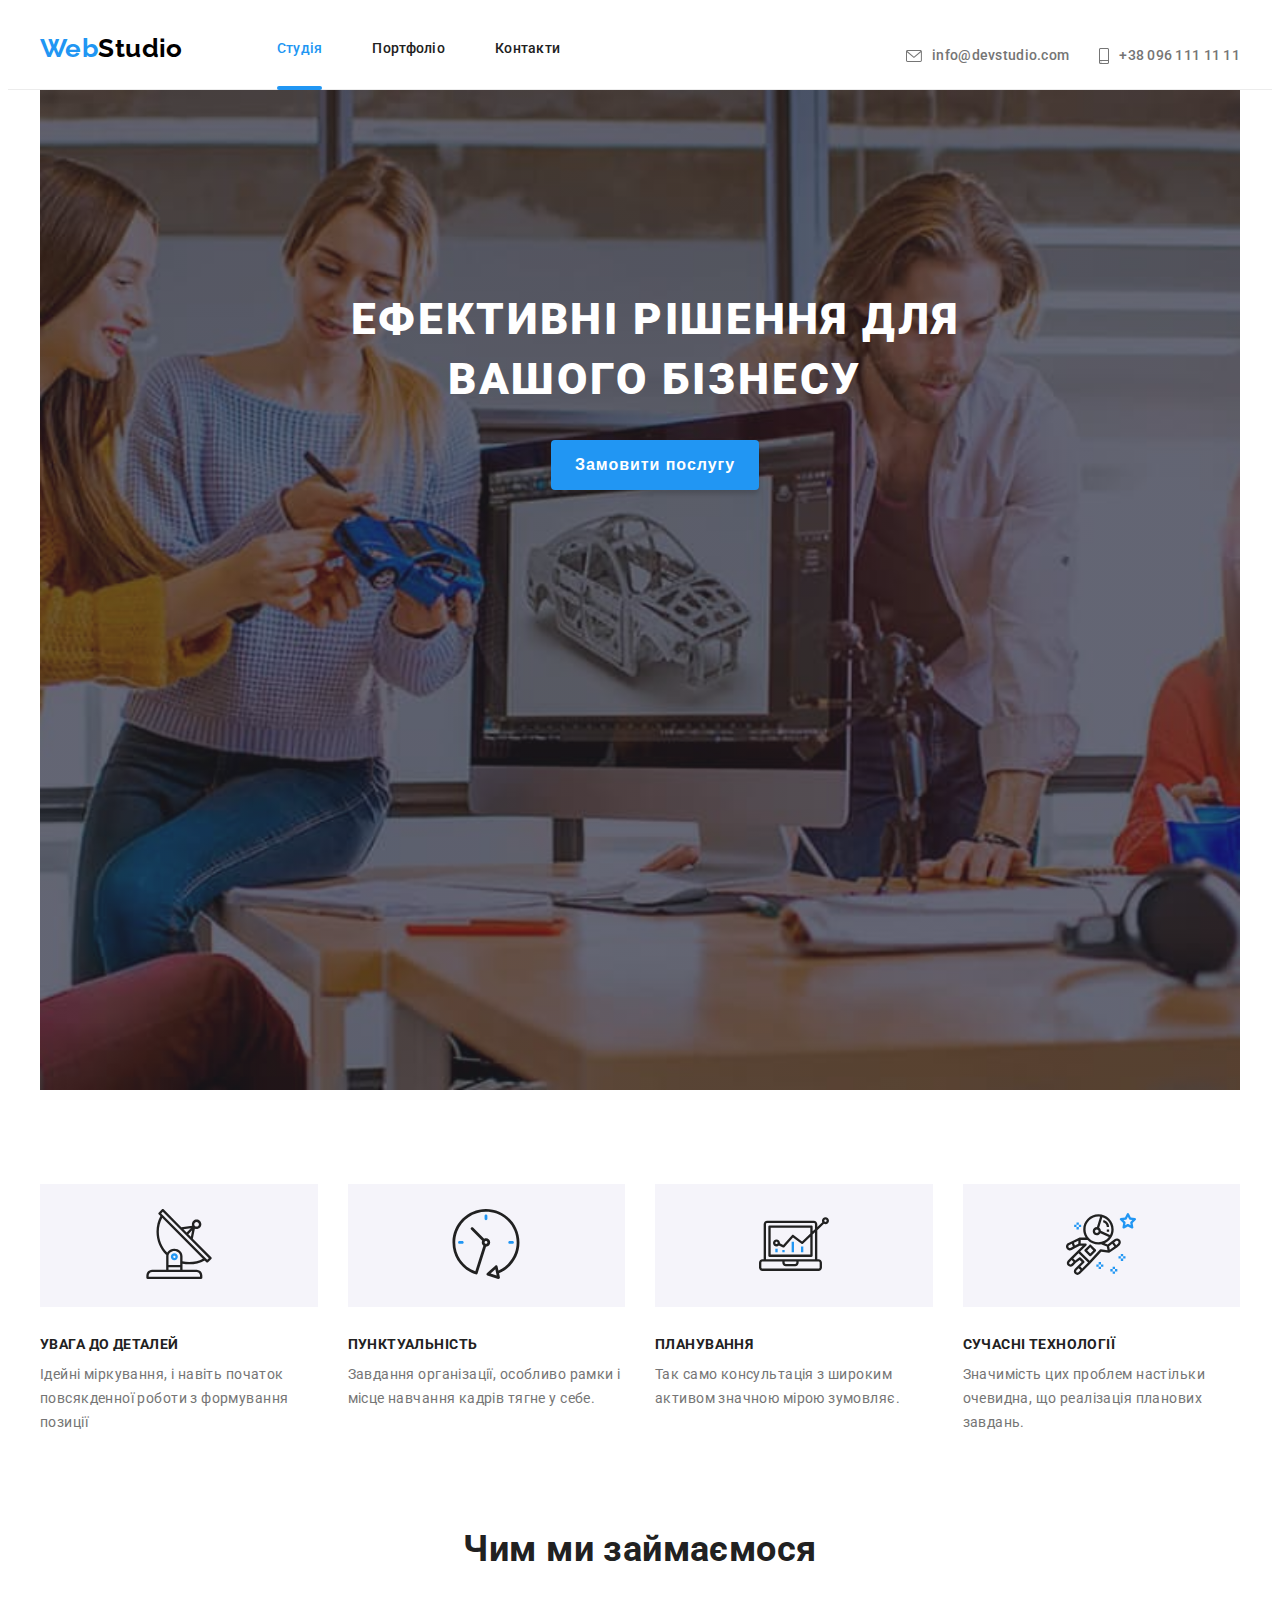
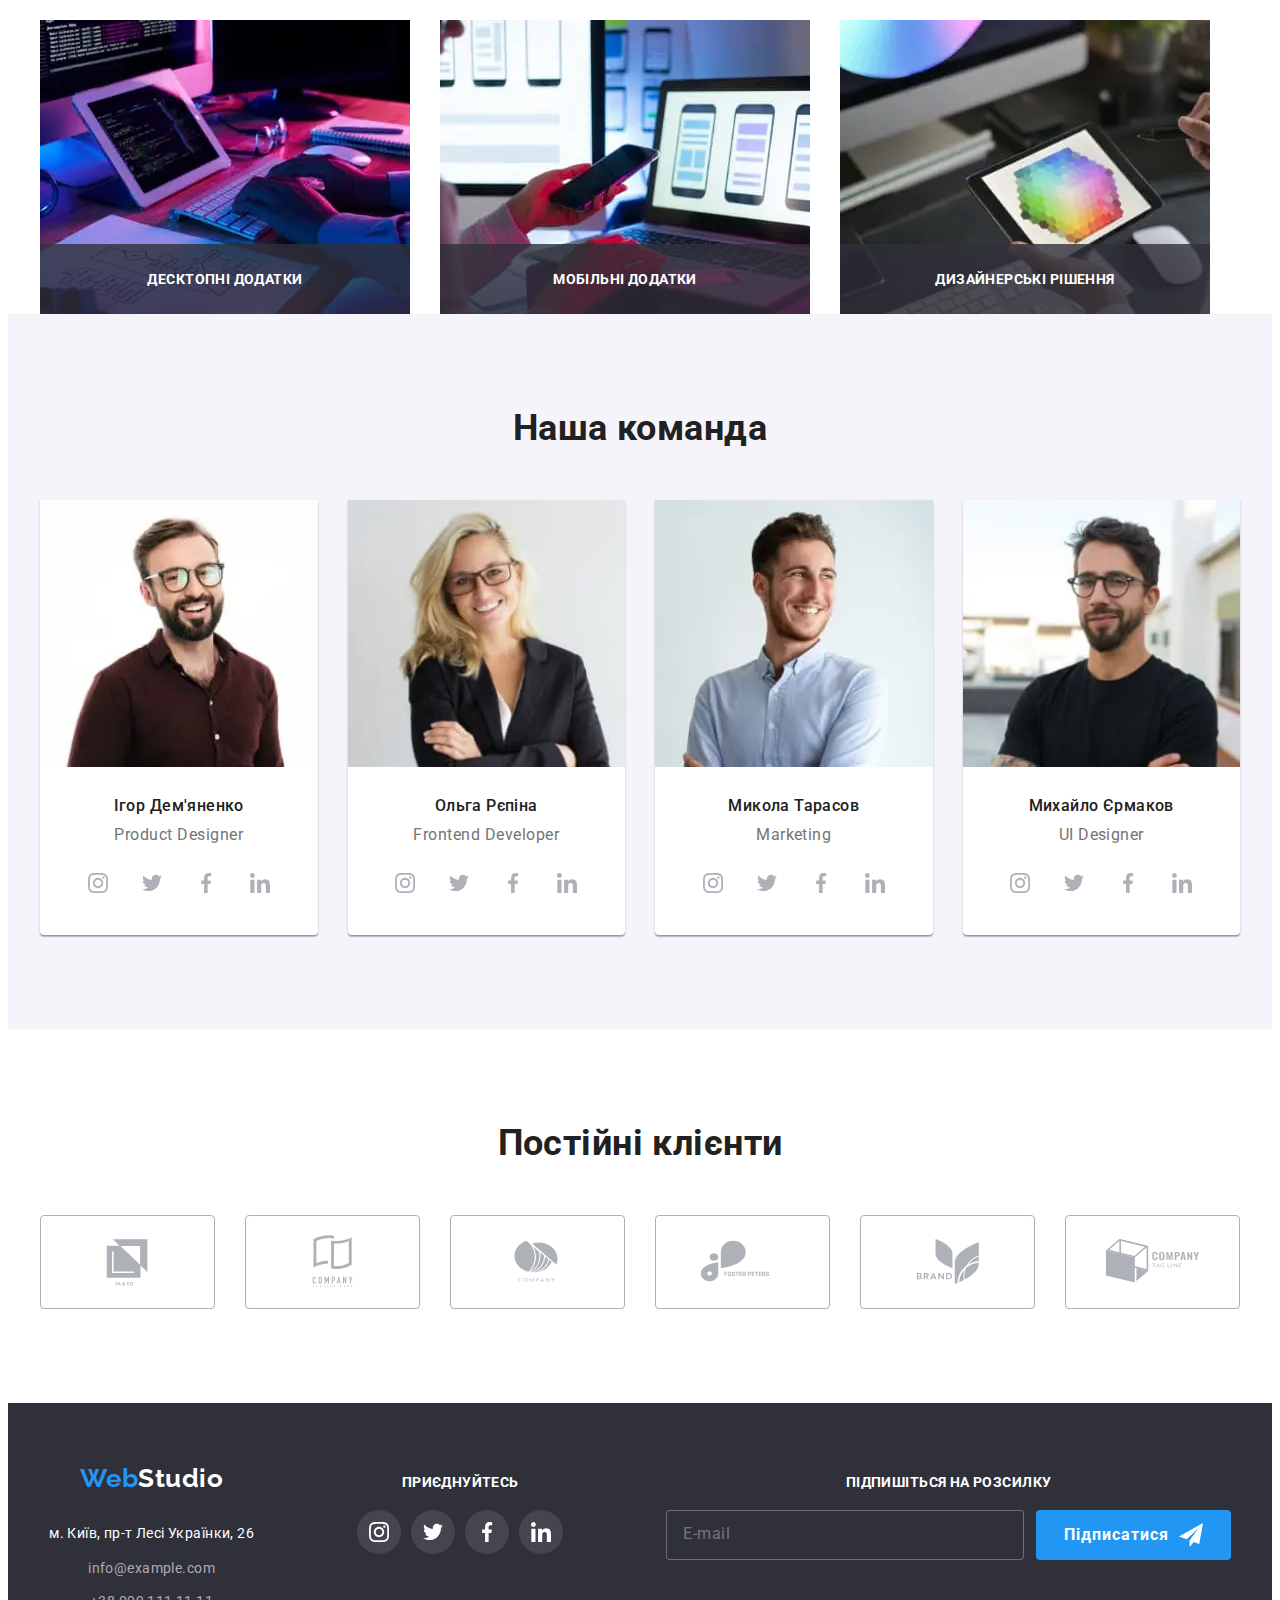
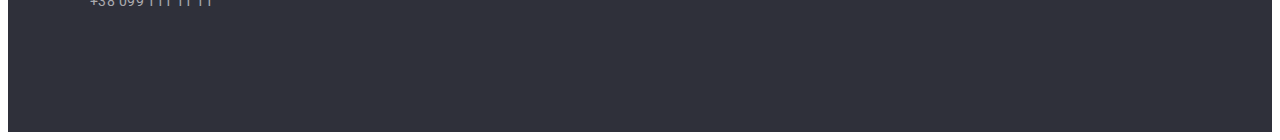
==== commit 440dca34: "mobile-tablet-pc-end" ====
--- a/index.html
+++ b/index.html
@@ -884,7 +884,7 @@
       <!--container-end-->
     </footer>
 
-    <!--backdrop----------------------
+    <!--backdrop--------------------->
     <div class="backdrop is-hidden" data-modal>
       <div class="modal">
         <button type="button" class="modal__close-btn" data-modal-close>
@@ -961,11 +961,10 @@
           </button>
         </form>
 
-        --modal-end--
+        <!--modal-end-->
       </div>
-      --backdrop-end--
+      <!--backdrop-end-->
     </div>
-  -->
 
     <script src="./js/modal.js"></script>
     <script src="./js/mobile-menu.js"></script>
--- a/css/main.min.css
+++ b/css/main.min.css
@@ -1 +1 @@
-:root{--hover-color: #2196f3;--h2-h3-color: #212121;--text-color: #757575;--icon-logo-color: #afb1b8;--bg-color-black: #2f303a;--logo-color-black: #000000;--white-color: #ffffff;--background-button-color: #f5f4fa;--adress-a-color: rgba(255, 255, 255, 0.6)}.container{padding-left:15px;padding-right:15px;margin-left:auto;margin-right:auto}@media screen and (min-width: 480px){.container{width:480px}}@media screen and (min-width: 768px){.container{width:720px}}@media screen and (min-width: 1200px){.container{width:1200px}}body{font-family:"Roboto",sans-serif;letter-spacing:.03em;font-size:14px;color:var(--text-color)}.visually-hidden{position:absolute;white-space:nowrap;width:1px;height:1px;overflow:hidden;border:0;padding:0;clip:rect(0 0 0 0);-webkit-clip-path:inset(100%);clip-path:inset(100%);margin:-1px}h1,h2,h3,p{margin-top:0;margin-bottom:0}ul,ol{margin-top:0;margin-bottom:0;padding-left:0}img{display:block}.list{list-style:none}.link{text-decoration:none}.navigation__item{font-weight:500;font-size:14px;line-height:1.14;letter-spacing:.02em;color:var(--h2-h3-color);text-decoration:none;-webkit-transition:color 250ms cubic-bezier(0.4, 0, 0.2, 1);transition:color 250ms cubic-bezier(0.4, 0, 0.2, 1)}.navigation__item-active{font-weight:500;font-size:14px;line-height:1.14;letter-spacing:.02em;color:var(--hover-color);text-decoration:none}.navigation__item-active::after{content:"";position:absolute;width:100%;height:4px;border-radius:2px;background-color:#2196f3;top:46px;left:0px}.hover a:hover,.hover a:focus{color:var(--hover-color);fill:currentColor}.icon-envelope{margin-right:10px;fill:currentColor}.icon-envelope:hover,.icon-envelope:focus{color:var(--hover-color);fill:currentColor}.icon-smartphone{margin-right:10px;fill:currentColor}.icon-smartphone:hover,.icon-smartphone:focus{color:var(--hover-color);fill:currentColor}@media screen and (min-width: 480px){.navigation__list{display:none}}@media screen and (min-width: 768px){.navigation__list{display:-webkit-box;display:-ms-flexbox;display:flex;-webkit-box-align:center;-ms-flex-align:center;align-items:center}}@media screen and (min-width: 1200px){.navigation__list{display:-webkit-box;display:-ms-flexbox;display:flex;-webkit-box-align:center;-ms-flex-align:center;align-items:center}}@media screen and (min-width: 480px){.header{position:relative;padding-top:16px;padding-bottom:16px;border-bottom:1px solid #ececec}}@media screen and (min-width: 768px){.header{position:relative;padding-top:26px;padding-bottom:26px;border-bottom:1px solid #ececec}}@media screen and (min-width: 1200px){.header{position:relative;padding-top:25px;padding-bottom:25px;border-bottom:1px solid #ececec}}@media screen and (min-width: 480px){.header-container{display:-webkit-box;display:-ms-flexbox;display:flex;-webkit-box-pack:justify;-ms-flex-pack:justify;justify-content:space-between;-webkit-box-align:end;-ms-flex-align:end;align-items:flex-end}}@media screen and (min-width: 768px){.header-container{display:-webkit-box;display:-ms-flexbox;display:flex;-webkit-box-pack:justify;-ms-flex-pack:justify;justify-content:space-between}}@media screen and (min-width: 480px){.mobile-menu-btn{border:none;background-color:rgba(0,0,0,0);padding:0;line-height:0;padding-right:10px;cursor:pointer}}@media screen and (min-width: 768px){.mobile-menu-btn{display:none}}@media screen and (min-width: 480px){.mobile-menu{position:absolute;top:0;left:0;width:100%;height:100vh;overflow:auto;background-color:var(--white-color);opacity:0;visibility:hidden;pointer-events:none;-webkit-transition:opacity 250ms cubic-bezier(0.4, 0, 0.2, 1),visibility 250ms cubic-bezier(0.4, 0, 0.2, 1);transition:opacity 250ms cubic-bezier(0.4, 0, 0.2, 1),visibility 250ms cubic-bezier(0.4, 0, 0.2, 1)}}@media screen and (min-width: 480px){.mobile-menu.is-open{opacity:1;visibility:visible;pointer-events:auto}}@media screen and (min-width: 480px){.mobile-menu__close-btn{position:absolute;top:21px;right:25px;background-color:rgba(0,0,0,0);border:none;padding:0;line-height:0;cursor:pointer;-webkit-transition:fill 250ms cubic-bezier(0.4, 0, 0.2, 1);transition:fill 250ms cubic-bezier(0.4, 0, 0.2, 1)}.mobile-menu__close-btn:focus,.mobile-menu__close-btn:hover{fill:var(--hover-color)}}@media screen and (min-width: 480px){.mobile-menu__container{position:relative;padding-top:48px;padding-bottom:48px;height:100vh}}@media screen and (min-width: 768px){.mobile-menu__container{display:none}}@media screen and (min-width: 480px){.mobile-menu__page__indent li:nth-child(-n+2){margin-bottom:36px}}@media screen and (min-width: 480px){.mobile-menu__page__indent li:nth-child(3){margin-bottom:302px}}@media screen and (min-width: 480px){.mobile-menu__page__link{font-family:"Roboto",sans-serif;font-weight:500;font-size:40px;line-height:47px;letter-spacing:.02em;color:var(--h2-h3-color);-webkit-transition:color 250ms cubic-bezier(0.4, 0, 0.2, 1);transition:color 250ms cubic-bezier(0.4, 0, 0.2, 1)}.mobile-menu__page__link:hover,.mobile-menu__page__link:focus{color:var(--hover-color);outline:none}}@media screen and (min-width: 480px){.mobile-menu__contact__indent li:nth-child(1){margin-bottom:32px}}@media screen and (min-width: 480px){.mobile-menu__contact__indent li:nth-child(2){margin-bottom:64px}}@media screen and (min-width: 480px){.mobile-menu__contact__number{font-family:"Roboto",sans-serif;font-weight:500;font-size:34px;line-height:40px;letter-spacing:.02em;color:var(--hover-color)}}@media screen and (min-width: 480px){.mobile-menu__contact__mail{font-family:"Roboto",sans-serif;font-weight:500;font-size:24px;line-height:28px;letter-spacing:.02em;color:var(--text-color)}}@media screen and (min-width: 480px){.mobile-menu__social-btn{display:-webkit-box;display:-ms-flexbox;display:flex;padding-bottom:48px}}@media screen and (min-width: 480px){.mobile-menu__social-btn__border{border-right:1px solid rgba(33,33,33,.2);padding-right:10px}.mobile-menu__social-btn__border:not(:first-child){padding-left:10px}.mobile-menu__social-btn__border:last-child{border:none;padding-right:0}}@media screen and (min-width: 480px){.mobile-menu__social-btn__link{font-family:"Roboto",sans-serif;font-weight:500;font-size:18px;line-height:22px;letter-spacing:.02em;color:var(--hover-color)}}@media screen and (min-width: 768px){.navigation__menu{margin-right:50px;position:relative}}@media screen and (min-width: 1200px){.navigation__menu:not(:last-child){margin-right:50px}}@media screen and (min-width: 768px){.navigation__contact-wrap{-webkit-box-orient:vertical;-webkit-box-direction:normal;-ms-flex-direction:column;flex-direction:column;-webkit-box-align:start;-ms-flex-align:start;align-items:flex-start}}@media screen and (min-width: 1200px){.navigation__contact-wrap{display:-webkit-box;display:-ms-flexbox;display:flex;-webkit-box-orient:horizontal;-webkit-box-direction:normal;-ms-flex-direction:row;flex-direction:row}}@media screen and (min-width: 768px){.navigation__mail{display:-webkit-box;display:-ms-flexbox;display:flex;font-weight:500;font-size:12px;line-height:.85;letter-spacing:.02em;color:var(--text-color);text-decoration:none;-webkit-box-align:center;-ms-flex-align:center;align-items:center;-webkit-box-pack:center;-ms-flex-pack:center;justify-content:center;-webkit-transition:colorcubic-bezier(0.4, 0, 0.2, 1);transition:colorcubic-bezier(0.4, 0, 0.2, 1);margin-bottom:10px}}@media screen and (min-width: 1200px){.navigation__mail{display:-webkit-box;display:-ms-flexbox;display:flex;font-weight:500;font-size:14px;line-height:1.14;letter-spacing:.02em;color:var(--text-color);text-decoration:none;-webkit-box-align:center;-ms-flex-align:center;align-items:center;-webkit-box-pack:center;-ms-flex-pack:center;justify-content:center;margin-right:30px;margin-bottom:0px;margin-top:auto;-webkit-transition:color 250ms cubic-bezier(0.4, 0, 0.2, 1);transition:color 250ms cubic-bezier(0.4, 0, 0.2, 1)}}@media screen and (min-width: 1200px){.navigation__telephone{display:-webkit-box;display:-ms-flexbox;display:flex;font-weight:500;font-size:12px;line-height:.85;letter-spacing:.02em;color:var(--text-color);text-decoration:none;-webkit-box-align:center;-ms-flex-align:center;align-items:center;-webkit-box-pack:center;-ms-flex-pack:center;justify-content:center;-webkit-transition:colorcubic-bezier(0.4, 0, 0.2, 1);transition:colorcubic-bezier(0.4, 0, 0.2, 1)}}@media screen and (min-width: 1200px){.navigation__telephone{display:-webkit-box;display:-ms-flexbox;display:flex;font-weight:500;font-size:14px;line-height:1.14;letter-spacing:.02em;color:var(--text-color);text-decoration:none;-webkit-box-align:center;-ms-flex-align:center;align-items:center;-webkit-box-pack:center;-ms-flex-pack:center;justify-content:center;-webkit-transition:color 250ms cubic-bezier(0.4, 0, 0.2, 1);transition:color 250ms cubic-bezier(0.4, 0, 0.2, 1)}}@media screen and (min-width: 1200px){.navigation__contact{display:-webkit-box;display:-ms-flexbox;display:flex;-webkit-box-align:center;-ms-flex-align:center;align-items:center}}@media screen and (min-width: 480px){.logo__header{margin-right:88px}}@media screen and (min-width: 1200px){.logo__header{margin-right:94px}}@media screen and (min-width: 480px){.logo__text-dark{font-family:"Raleway",sans-serif;font-style:normal;font-weight:700;font-size:24px;line-height:.85;color:var(--logo-color-black)}}@media screen and (min-width: 1200px){.logo__text-dark{font-size:26px;line-height:1.19}}@media screen and (min-width: 480px){.logo__text-blue{font-family:"Raleway",sans-serif;font-style:normal;font-weight:700;font-size:24px;line-height:.85;color:var(--hover-color)}}@media screen and (min-width: 1200px){.logo__text-blue{font-size:26px;line-height:1.19}}.banner{width:1600px;margin:auto;background:var(--bg-color-black);background-image:radial-gradient(rgba(47, 48, 58, 0.4), rgba(47, 48, 58, 0.4)),url(../images/hero.jpg);background-repeat:no-repeat;background-position:center;background-size:cover;padding:200px 0}@media screen and (min-width: 480px){.banner{width:480px;height:400px;padding-top:118px;padding-bottom:198px;padding-right:60px;margin:0}}@media screen and (min-width: 768px){.banner{width:768px}}@media screen and (min-width: 1200px){.banner{width:1600px}}@media(min-device-pixel-ratio: 2),(-webkit-min-device-pixel-ratio: 2),(min-resolution: 192dpi),(min-resolution: 2dppx){.banner{background-image:url(../images/hero-2x.jpg)}}.banner h1{width:696px;margin-left:auto;margin-right:auto;font-weight:900;font-size:44px;line-height:1.36;text-align:center;letter-spacing:.06em;text-transform:uppercase;color:var(--white-color)}@media screen and (min-width: 480px){.banner h1{width:360px;font-size:26px}}@media screen and (min-width: 768px){.banner h1{width:768px}}.banner button{font-weight:700;font-size:16px;line-height:1.87;display:-webkit-box;display:-ms-flexbox;display:flex;-webkit-box-align:center;-ms-flex-align:center;align-items:center;text-align:center;letter-spacing:.06em;color:var(--white-color);padding:10px 32px 10px 32px;margin-top:40px;margin-left:auto;margin-right:auto;background:var(--hover-color);-webkit-box-shadow:0px 4px 4px rgba(0,0,0,.15);box-shadow:0px 4px 4px rgba(0,0,0,.15);border-radius:4px;border:none;cursor:pointer;-webkit-transition:background-color 250ms cubic-bezier(0.4, 0, 0.2, 1);transition:background-color 250ms cubic-bezier(0.4, 0, 0.2, 1)}.banner button:hover,.banner button:focus{background-color:#188ce8}@media screen and (min-width: 480px){.banner button{padding:10px 24px 10px 24px}}.benefits__content{padding:94px 0}@media screen and (min-width: 480px){.benefits__content{padding:60px 0}}.benefits__content h3{font-weight:700;font-size:14px;line-height:1.14;text-transform:uppercase;color:var(--h2-h3-color);margin-bottom:10px}@media screen and (min-width: 480px){.benefits__content h3{text-align:center}}.benefits__content p{font-size:14px;font-weight:400;line-height:1.71;letter-spacing:.03em;color:var(--text-color);word-wrap:break-word}@media screen and (min-width: 480px){.benefits__content p{padding-bottom:30px}}.benefits__wrapper{display:-webkit-box;display:-ms-flexbox;display:flex;gap:30px}.benefits__wrapper:not(:last-child){padding-right:30px}@media screen and (min-width: 480px){.benefits__wrapper{display:block;gap:30px}}.benefit__content-indent{-ms-flex-preferred-size:calc((100% - 90px)/4);flex-basis:calc((100% - 90px)/4)}.benefit__icon-border{background-color:#f5f4fa;padding:25px 100px}.benefit__icon-border:not(:last-child){margin-bottom:30px}@media screen and (min-width: 480px){.benefit__icon-border{text-align:center}}.experience__content{padding-top:0px;padding-bottom:94px}.experience__content h2{font-weight:700;font-size:36px;line-height:1.16;text-align:center;color:var(--h2-h3-color);margin-bottom:50px}@media screen and (min-width: 480px){.experience__content{display:none}}.experience__content__img{display:-webkit-box;display:-ms-flexbox;display:flex;gap:30px}.experience__wrapper{position:relative}.experience__description{position:absolute;display:-webkit-box;display:-ms-flexbox;display:flex;-webkit-box-align:center;-ms-flex-align:center;align-items:center;-webkit-box-pack:center;-ms-flex-pack:center;justify-content:center;bottom:0px;width:370px;height:70px;background-color:rgba(47,48,58,.8)}.experience__description h3{font-family:"Roboto",sans-serif;font-weight:700;font-size:14px;line-height:16.41px;color:#fff;text-transform:uppercase}.our-command__content{background-color:#f5f4fa;padding:94px 0}@media screen and (min-width: 480px){.our-command__content{padding:60px 0}}.our-command__content h2{font-weight:700;font-size:36px;line-height:1.16;text-align:center;color:var(--h2-h3-color);margin-bottom:50px}@media screen and (min-width: 480px){.our-command__content h2{font-size:36px;margin-bottom:30px}}.our-command__content h3{font-family:"Roboto",sans-serif;font-weight:500;font-size:16px;line-height:1.18;text-align:center;color:var(--h2-h3-color);margin-bottom:10px}.our-command__content p{font-family:"Roboto",sans-serif;font-size:16px;line-height:1.18;letter-spacing:.03em;text-align:center;color:var(--text-color)}.our-command__indent{display:-webkit-box;display:-ms-flexbox;display:flex;gap:30px}@media screen and (min-width: 480px){.our-command__indent{display:-webkit-box;display:-ms-flexbox;display:flex;-webkit-box-orient:vertical;-webkit-box-direction:normal;-ms-flex-direction:column;flex-direction:column}}.our-command__card{background-color:#fff;border-bottom-left-radius:4px;border-bottom-right-radius:4px;-webkit-box-shadow:0px 2px 1px rgba(0,0,0,.2),0px 1px 1px rgba(0,0,0,.14),0px 1px 3px rgba(0,0,0,.12);box-shadow:0px 2px 1px rgba(0,0,0,.2),0px 1px 1px rgba(0,0,0,.14),0px 1px 3px rgba(0,0,0,.12)}@media screen and (min-width: 480px){.our-command__card img{width:100%}}.our-command__card-indent{padding:30px 32px}@media screen and (min-width: 480px){.our-command__card-indent{display:inline-block;-webkit-box-align:center;-ms-flex-align:center;align-items:center;padding-top:30px;padding-bottom:24px;padding-left:122px;padding-right:122px}}.our-command__icon-wrapper{display:-webkit-box;display:-ms-flexbox;display:flex;-webkit-box-pack:justify;-ms-flex-pack:justify;justify-content:space-between;margin-top:16px}.our-command__icon-link{display:-webkit-box;display:-ms-flexbox;display:flex;-webkit-box-align:center;-ms-flex-align:center;align-items:center;-webkit-box-pack:center;-ms-flex-pack:center;justify-content:center;width:44px;height:44px;border-radius:50%;-webkit-transition:background-color 250ms cubic-bezier(0.4, 0, 0.2, 1);transition:background-color 250ms cubic-bezier(0.4, 0, 0.2, 1)}.our-command__icon-link:hover,.our-command__icon-link:focus{background-color:var(--hover-color)}.our-command__icon-link:hover .our-command__icon,.our-command__icon-link:focus .our-command__icon{fill:#fff}.our-command__icon{fill:var(--icon-logo-color);-webkit-transition:fill 250ms cubic-bezier(0.4, 0, 0.2, 1);transition:fill 250ms cubic-bezier(0.4, 0, 0.2, 1)}.our-client__content{padding:94px 0}@media screen and (max-width: 767px){.our-client__content{padding:60px 0}}.our-client__content h2{font-weight:700;font-size:36px;line-height:1.16;text-align:center;color:var(--h2-h3-color);margin-bottom:50px}@media screen and (max-width: 767px){.our-client__content h2{font-size:28px;margin-bottom:30px}}.our-client__logo-wrapper{display:-webkit-box;display:-ms-flexbox;display:flex;gap:30px}@media screen and (min-width: 480px){.our-client__logo-wrapper{-ms-flex-wrap:wrap;flex-wrap:wrap}}.client-logo__icon{fill:var(--icon-logo-color);-webkit-transition:fill 250ms cubic-bezier(0.4, 0, 0.2, 1);transition:fill 250ms cubic-bezier(0.4, 0, 0.2, 1)}@media screen and (min-width: 480px){.client-logo__indent{-webkit-box-sizing:border-box;box-sizing:border-box;width:450px;-ms-flex-preferred-size:calc((100% - 30px)/2);flex-basis:calc((100% - 30px)/2)}}.client-logo__link{display:-webkit-box;display:-ms-flexbox;display:flex;border:1px solid var(--icon-logo-color);border-radius:4px;padding:16px 32px;-webkit-box-align:center;-ms-flex-align:center;align-items:center;-webkit-box-pack:center;-ms-flex-pack:center;justify-content:center;-webkit-transition:border-color 250ms cubic-bezier(0.4, 0, 0.2, 1);transition:border-color 250ms cubic-bezier(0.4, 0, 0.2, 1)}@media screen and (min-width: 480px){.client-logo__link{-webkit-box-sizing:border-box;box-sizing:border-box;padding:16px auto}}.client-logo__link:hover,.client-logo__link:focus{border-color:var(--hover-color)}.client-logo__link:hover .client-logo__icon,.client-logo__link:focus .client-logo__icon{fill:var(--hover-color)}.modal__close-btn{position:absolute;top:8px;right:8px;display:-webkit-box;display:-ms-flexbox;display:flex;-webkit-box-pack:center;-ms-flex-pack:center;justify-content:center;-webkit-box-align:center;-ms-flex-align:center;align-items:center;width:30px;height:30px;border-radius:50%;border:1px solid rgba(0,0,0,.1);background-color:rgba(0,0,0,0);padding:0px;cursor:pointer;-webkit-transition:fill 250ms cubic-bezier(0.4, 0, 0.2, 1);transition:fill 250ms cubic-bezier(0.4, 0, 0.2, 1)}.modal__close-btn:focus,.modal__close-btn:hover{fill:var(--hover-color)}.modal{position:absolute;top:50%;left:50%;width:528px;height:581px;border-radius:4px;background-color:#fff;-webkit-transform:translate(-50%, -50%);transform:translate(-50%, -50%);opacity:1;-webkit-box-shadow:0px 1px 3px rgba(0,0,0,.12),0px 1px 1px rgba(0,0,0,.14),0px 2px 1px rgba(0,0,0,.2);box-shadow:0px 1px 3px rgba(0,0,0,.12),0px 1px 1px rgba(0,0,0,.14),0px 2px 1px rgba(0,0,0,.2);-webkit-transition:1250ms cubic-bezier(0.4, 0, 0.2, 1),-webkit-transform 1250ms cubic-bezier(0.4, 0, 0.2, 1);transition:1250ms cubic-bezier(0.4, 0, 0.2, 1),-webkit-transform 1250ms cubic-bezier(0.4, 0, 0.2, 1);transition:transform 1250ms cubic-bezier(0.4, 0, 0.2, 1),1250ms cubic-bezier(0.4, 0, 0.2, 1);transition:transform 1250ms cubic-bezier(0.4, 0, 0.2, 1),1250ms cubic-bezier(0.4, 0, 0.2, 1),-webkit-transform 1250ms cubic-bezier(0.4, 0, 0.2, 1);padding:40px}.modal__header{display:block;font-family:"Roboto",sans-serif;font-weight:700;font-size:20px;line-height:23px;color:#212121;text-align:center;margin-bottom:12px}.modal-form__field{display:block;margin-bottom:10px}.modal-form__field:not(:last-child){margin-bottom:10px}.modal-form__field:nth-child(4){margin-bottom:20px}.modal-form__input{width:100%;height:40px;border-radius:4px;border:1px solid rgba(33,33,33,.2);margin-top:4px;padding-left:42px;cursor:pointer;-webkit-transition:border-color 250ms cubic-bezier(0.4, 0, 0.2, 1);transition:border-color 250ms cubic-bezier(0.4, 0, 0.2, 1)}.modal-form__input:focus{border-color:var(--hover-color);outline:none}.modal-form__input:focus+.modal-form__icon{fill:var(--hover-color);outline:none}.modal-form__icon{position:absolute;display:block;top:50%;left:12px;-webkit-transform:translateY(-50%);transform:translateY(-50%);fill:#212121;-webkit-transition:fill 250ms cubic-bezier(0.4, 0, 0.2, 1);transition:fill 250ms cubic-bezier(0.4, 0, 0.2, 1)}.modal-form__message{width:100%;height:120px;border-radius:4px;border:1px solid rgba(33,33,33,.2);margin-top:4px;padding:12px 16px;resize:none;-webkit-transition:border-color 250ms cubic-bezier(0.4, 0, 0.2, 1);transition:border-color 250ms cubic-bezier(0.4, 0, 0.2, 1);display:block}.modal-form__message:focus{border-color:var(--hover-color);outline:none}.modal-form__message::-webkit-input-placeholder{color:rgba(117,117,117,.5);font-family:"Roboto",sans-serif;font-weight:400;font-size:12px;line-height:14px}.modal-form__message::-moz-placeholder{color:rgba(117,117,117,.5);font-family:"Roboto",sans-serif;font-weight:400;font-size:12px;line-height:14px}.modal-form__message:-ms-input-placeholder{color:rgba(117,117,117,.5);font-family:"Roboto",sans-serif;font-weight:400;font-size:12px;line-height:14px}.modal-form__message::-ms-input-placeholder{color:rgba(117,117,117,.5);font-family:"Roboto",sans-serif;font-weight:400;font-size:12px;line-height:14px}.modal-form__message::placeholder{color:rgba(117,117,117,.5);font-family:"Roboto",sans-serif;font-weight:400;font-size:12px;line-height:14px}.modal-form__title-comment,.modal-form__title-name,.modal-form__title-phone,.modal-form__title-email{color:var(--text-color);font-family:"Roboto",sans-serif;font-weight:400;font-size:12px;line-height:14px;letter-spacing:.01em;display:block}.modal-form__input-wrapper{position:relative;display:block}.checkbox-icon-border{display:-webkit-box;display:-ms-flexbox;display:flex;-webkit-box-align:center;-ms-flex-align:center;align-items:center;justify-items:center;left:0px;bottom:0px;cursor:pointer;margin-right:10px;border:1px solid #212121;border-radius:2px;background-color:#fff}.checkbox-icon{visibility:hidden}.modal-form__checkbox:checked+.modal-form__checkbox-label .checkbox-icon{visibility:visible;background-color:var(--hover-color);border:none}.modal-form__checkbox:checked+.modal-form__checkbox-label .checkbox-icon-border{border-color:#2196f3}.modal-form__checkbox:focus+.modal-form__checkbox-label .checkbox-icon-border{outline:1px solid var(--hover-color)}.modal-form__checkbox-label{display:-webkit-box;display:-ms-flexbox;display:flex;-webkit-box-align:center;-ms-flex-align:center;align-items:center;-webkit-box-pack:center;-ms-flex-pack:center;justify-content:center;font-family:"Roboto",sans-serif;font-weight:400;font-size:14px;line-height:24px;letter-spacing:.03em;color:var(--text-color)}.modal-form__checkbox-label a{color:var(--hover-color)}.modal-form__submit-btn{display:block;margin-top:30px;margin-left:auto;margin-right:auto;background-color:#188ce8;padding:10px 52px;border-radius:4px;border:none;color:#fff;font-family:"Roboto",sans-serif;font-weight:700;font-size:16px;line-height:30px;letter-spacing:.06em;text-align:center;cursor:pointer;-webkit-transition:-webkit-box-shadow 250ms cubic-bezier(0.4, 0, 0.2, 1);transition:-webkit-box-shadow 250ms cubic-bezier(0.4, 0, 0.2, 1);transition:box-shadow 250ms cubic-bezier(0.4, 0, 0.2, 1);transition:box-shadow 250ms cubic-bezier(0.4, 0, 0.2, 1), -webkit-box-shadow 250ms cubic-bezier(0.4, 0, 0.2, 1)}.modal-form__submit-btn:focus,.modal-form__submit-btn:hover{-webkit-box-shadow:0px 4px 4px rgba(0,0,0,.15);box-shadow:0px 4px 4px rgba(0,0,0,.15);outline:none}.backdrop{position:fixed;top:0px;left:0px;width:100%;height:100%;background-color:rgba(0,0,0,.2);-webkit-transition:opacity 250ms cubic-bezier(0.4, 0, 0.2, 1),visibility 250ms cubic-bezier(0.4, 0, 0.2, 1);transition:opacity 250ms cubic-bezier(0.4, 0, 0.2, 1),visibility 250ms cubic-bezier(0.4, 0, 0.2, 1)}.backdrop.is-hidden{visibility:hidden;pointer-events:none}.backdrop.is-hidden .modal{-webkit-transform:translate(0%, -100%) scale(0.01);transform:translate(0%, -100%) scale(0.01);border-radius:50%}.btn-filter{display:-webkit-box;display:-ms-flexbox;display:flex;gap:8px;margin-bottom:50px;-webkit-box-pack:center;-ms-flex-pack:center;justify-content:center}@media screen and (min-width: 480px){.btn-filter{width:350px;-webkit-box-pack:start;-ms-flex-pack:start;justify-content:flex-start;-ms-flex-wrap:wrap;flex-wrap:wrap;margin-bottom:40px}}.portfolio{padding:94px 0}@media screen and (min-width: 480px){.portfolio{padding:60px 0}}.portfolio button{font-family:"Roboto",sans-serif;white-space:nowrap;font-weight:500;font-size:16px;line-height:1.62;color:var(--h2-h3-color);background:var(--background-button-color);border-radius:4px;padding:6px 25px;border:none;cursor:pointer;-webkit-transition:background-color 250ms cubic-bezier(0.4, 0, 0.2, 1),color 250ms cubic-bezier(0.4, 0, 0.2, 1),-webkit-box-shadow 250ms cubic-bezier(0.4, 0, 0.2, 1);transition:background-color 250ms cubic-bezier(0.4, 0, 0.2, 1),color 250ms cubic-bezier(0.4, 0, 0.2, 1),-webkit-box-shadow 250ms cubic-bezier(0.4, 0, 0.2, 1);transition:background-color 250ms cubic-bezier(0.4, 0, 0.2, 1),color 250ms cubic-bezier(0.4, 0, 0.2, 1),box-shadow 250ms cubic-bezier(0.4, 0, 0.2, 1);transition:background-color 250ms cubic-bezier(0.4, 0, 0.2, 1),color 250ms cubic-bezier(0.4, 0, 0.2, 1),box-shadow 250ms cubic-bezier(0.4, 0, 0.2, 1),-webkit-box-shadow 250ms cubic-bezier(0.4, 0, 0.2, 1)}.portfolio button:hover,.portfolio button:focus{background:var(--hover-color);-webkit-box-shadow:0px 3px 1px rgba(0,0,0,.1),0px 1px 2px rgba(0,0,0,.08),0px 2px 2px rgba(0,0,0,.12);box-shadow:0px 3px 1px rgba(0,0,0,.1),0px 1px 2px rgba(0,0,0,.08),0px 2px 2px rgba(0,0,0,.12);color:var(--white-color);outline:none}@media screen and (min-width: 480px){.portfolio button{-ms-flex-preferred-size:calc((100% - 16px)/3);flex-basis:calc((100% - 16px)/3)}}.project__wrapper{display:-webkit-box;display:-ms-flexbox;display:flex;-ms-flex-wrap:wrap;flex-wrap:wrap;gap:30px}.project__wrapper:not(:last-child){margin-bottom:30px;margin-right:30px}.project__card-animation{overflow:hidden;position:relative}.project__description{padding:20px 24px 20px 24px;border:1px solid #eee;border-top:0;font-weight:400;font-size:16px;line-height:1.85;color:var(--text-color)}.project__description h2{font-weight:700;font-size:18px;line-height:2;letter-spacing:.06em;color:var(--h2-h3-color);margin-bottom:4px}.project__card-overlay{position:absolute;display:-webkit-box;display:-ms-flexbox;display:flex;justify-items:center;-webkit-box-align:center;-ms-flex-align:center;align-items:center;height:100%;bottom:0px;padding:63px 24px;background-color:rgba(33,150,243,.9);color:#fff;font-family:"Roboto",sans-serif;font-size:18px;font-weight:400;line-height:28px;letter-spacing:.03em;-webkit-transform:translateY(100%);transform:translateY(100%);-webkit-transition:550ms cubic-bezier(0.4, 0, 0.2, 1),-webkit-transform 250ms cubic-bezier(0.4, 0, 0.2, 1);transition:550ms cubic-bezier(0.4, 0, 0.2, 1),-webkit-transform 250ms cubic-bezier(0.4, 0, 0.2, 1);transition:transform 250ms cubic-bezier(0.4, 0, 0.2, 1),550ms cubic-bezier(0.4, 0, 0.2, 1);transition:transform 250ms cubic-bezier(0.4, 0, 0.2, 1),550ms cubic-bezier(0.4, 0, 0.2, 1),-webkit-transform 250ms cubic-bezier(0.4, 0, 0.2, 1)}.project__cards{-webkit-box-sizing:border-box;box-sizing:border-box;width:370px;-ms-flex-preferred-size:calc((100% - 60px)/3);flex-basis:calc((100% - 60px)/3);position:relative;-webkit-transition:-webkit-box-shadow 250ms cubic-bezier(0.4, 0, 0.2, 1);transition:-webkit-box-shadow 250ms cubic-bezier(0.4, 0, 0.2, 1);transition:box-shadow 250ms cubic-bezier(0.4, 0, 0.2, 1);transition:box-shadow 250ms cubic-bezier(0.4, 0, 0.2, 1), -webkit-box-shadow 250ms cubic-bezier(0.4, 0, 0.2, 1)}@media screen and (min-width: 480px){.project__cards{width:450px}}.project__cards:hover,.project__cards:focus{-webkit-box-shadow:1px 4px 6px rgba(0,0,0,.16),0px 4px 4px rgba(0,0,0,.06),0px 1px 1px rgba(0,0,0,.12);box-shadow:1px 4px 6px rgba(0,0,0,.16),0px 4px 4px rgba(0,0,0,.06),0px 1px 1px rgba(0,0,0,.12)}.project__cards:hover .project__card-overlay,.project__cards:focus .project__card-overlay{-webkit-transform:translateY(0%);transform:translateY(0%)}footer{background:var(--bg-color-black);padding-top:60px;padding-bottom:60px}footer a{text-decoration:none}.footer__wrapper{display:-webkit-box;display:-ms-flexbox;display:flex;-webkit-box-align:baseline;-ms-flex-align:baseline;align-items:baseline}@media screen and (min-width: 480px){.footer__wrapper{-ms-flex-wrap:wrap;flex-wrap:wrap}}@media screen and (min-width: 480px){.footer__wrapper-adress{margin-left:auto;margin-right:auto;margin-bottom:60px;text-align:center}}address p{font-family:"Roboto",sans-serif;font-size:14px;font-style:normal;font-weight:400;line-height:1.71;color:var(--white-color);margin-bottom:9px}@media screen and (min-width: 480px){address p{margin-bottom:8px}}address a{font-family:"Roboto",sans-serif;font-size:14px;font-style:normal;font-weight:400;line-height:1.5;color:rgba(255,255,255,.6)}address li:not(:last-child){margin-bottom:9px}@media screen and (min-width: 480px){address li:not(:last-child){margin-bottom:8px}}.footer__logo-wrapper{margin-bottom:20px}@media screen and (min-width: 480px){.logo__text-white{font-family:"Raleway",sans-serif;font-weight:700;font-size:24px;line-height:1.19;color:var(--white-color)}}@media screen and (min-width: 1200px){.logo__text-white{font-size:26px}}.footer-social__content{margin-left:70px}@media screen and (min-width: 480px){.footer-social__content{text-align:center}}.footer-social__content p{font-family:"Roboto",sans-serif;font-weight:700;font-size:14px;line-height:16px;color:#fff;text-transform:uppercase;margin-bottom:20px}.footer-social__icon-indent{display:-webkit-box;display:-ms-flexbox;display:flex;gap:10px}@media screen and (min-width: 480px){.footer-social__icon-indent{margin-bottom:60px}}.footer-social__icon{fill:#fff}.footer-social__link{display:-webkit-box;display:-ms-flexbox;display:flex;width:44px;height:44px;border-radius:50%;background-color:rgba(255,255,255,.1);-webkit-box-align:center;-ms-flex-align:center;align-items:center;-webkit-box-pack:center;-ms-flex-pack:center;justify-content:center;-webkit-transition:background-color 250ms cubic-bezier(0.4, 0, 0.2, 1);transition:background-color 250ms cubic-bezier(0.4, 0, 0.2, 1)}.footer-social__link:hover,.footer-social__link:focus{background-color:var(--hover-color)}.footer-mailing__content{margin-left:auto}@media screen and (min-width: 480px){.footer-mailing__content{text-align:center}}.footer-mailing__content p{font-family:"Roboto",sans-serif;font-weight:700;font-size:14px;line-height:16px;color:#fff;text-transform:uppercase;margin-bottom:20px}.footer-mailing__form{display:-webkit-box;display:-ms-flexbox;display:flex}@media screen and (min-width: 480px){.footer-mailing__form{-ms-flex-wrap:wrap;flex-wrap:wrap}}.footer-mailing__input{width:358px;height:50px;border-radius:4px;outline:none;background-color:var(--bg-color-black);border:1px solid rgba(255,255,255,.3);-webkit-transition:border-color 250ms cubic-bezier(0.4, 0, 0.2, 1);transition:border-color 250ms cubic-bezier(0.4, 0, 0.2, 1);padding-top:15px;padding-left:16px;padding-bottom:15px;padding-right:auto;cursor:pointer;color:#fff}@media screen and (min-width: 480px){.footer-mailing__input{-webkit-box-sizing:border-box;box-sizing:border-box;width:450px;margin-bottom:20px}}.footer-mailing__input:focus{border-color:var(--hover-color);color:#fff}.footer-mailing__input::-webkit-input-placeholder{font-family:"Roboto",sans-serif;font-weight:400;font-size:16px;line-height:20px;letter-spacing:.03em;color:solid rgba(255,255,255,.6)}.footer-mailing__input::-moz-placeholder{font-family:"Roboto",sans-serif;font-weight:400;font-size:16px;line-height:20px;letter-spacing:.03em;color:solid rgba(255,255,255,.6)}.footer-mailing__input:-ms-input-placeholder{font-family:"Roboto",sans-serif;font-weight:400;font-size:16px;line-height:20px;letter-spacing:.03em;color:solid rgba(255,255,255,.6)}.footer-mailing__input::-ms-input-placeholder{font-family:"Roboto",sans-serif;font-weight:400;font-size:16px;line-height:20px;letter-spacing:.03em;color:solid rgba(255,255,255,.6)}.footer-mailing__input::placeholder{font-family:"Roboto",sans-serif;font-weight:400;font-size:16px;line-height:20px;letter-spacing:.03em;color:solid rgba(255,255,255,.6)}.footer-mailing__btn{display:-webkit-box;display:-ms-flexbox;display:flex;-webkit-box-align:center;-ms-flex-align:center;align-items:center;justify-items:center;margin-left:12px;background-color:var(--hover-color);padding:10px 28px 10px 28px;border-radius:4px;border:none;color:#fff;font-family:"Roboto",sans-serif;font-weight:700;font-size:16px;line-height:30px;letter-spacing:.06em;text-align:center;-webkit-transition:-webkit-box-shadow 250ms cubic-bezier(0.4, 0, 0.2, 1);transition:-webkit-box-shadow 250ms cubic-bezier(0.4, 0, 0.2, 1);transition:box-shadow 250ms cubic-bezier(0.4, 0, 0.2, 1);transition:box-shadow 250ms cubic-bezier(0.4, 0, 0.2, 1), -webkit-box-shadow 250ms cubic-bezier(0.4, 0, 0.2, 1)}@media screen and (min-width: 480px){.footer-mailing__btn{padding:10px 31px 10px 31px;margin-left:auto;margin-right:auto}}.footer-mailing__btn:focus,.footer-mailing__btn:hover{-webkit-box-shadow:0px 4px 4px rgba(0,0,0,.15),0px 4px 4px rgba(0,0,0,.15);box-shadow:0px 4px 4px rgba(0,0,0,.15),0px 4px 4px rgba(0,0,0,.15)}.footer-mailing__icon{margin-left:10px}/*# sourceMappingURL=main.min.css.map */+:root{--hover-color: #2196f3;--h2-h3-color: #212121;--text-color: #757575;--icon-logo-color: #afb1b8;--bg-color-black: #2f303a;--logo-color-black: #000000;--white-color: #ffffff;--background-button-color: #f5f4fa;--adress-a-color: rgba(255, 255, 255, 0.6)}.container{padding-left:15px;padding-right:15px;margin-left:auto;margin-right:auto}@media screen and (min-width: 480px){.container{width:480px}}@media screen and (min-width: 768px){.container{width:768px}}@media screen and (min-width: 1200px){.container{width:1200px}}body{font-family:"Roboto",sans-serif;letter-spacing:.03em;font-size:14px;color:var(--text-color)}.visually-hidden{position:absolute;white-space:nowrap;width:1px;height:1px;overflow:hidden;border:0;padding:0;clip:rect(0 0 0 0);-webkit-clip-path:inset(100%);clip-path:inset(100%);margin:-1px}h1,h2,h3,p{margin-top:0;margin-bottom:0}ul,ol{margin-top:0;margin-bottom:0;padding-left:0}img{display:block}.list{list-style:none}.link{text-decoration:none}.navigation__item{font-weight:500;font-size:14px;line-height:1.14;letter-spacing:.02em;color:var(--h2-h3-color);text-decoration:none;-webkit-transition:color 250ms cubic-bezier(0.4, 0, 0.2, 1);transition:color 250ms cubic-bezier(0.4, 0, 0.2, 1)}.navigation__item-active{font-weight:500;font-size:14px;line-height:1.14;letter-spacing:.02em;color:var(--hover-color);text-decoration:none}.navigation__item-active::after{content:" ";position:absolute;width:100%;height:4px;border-radius:2px;background-color:#2196f3;top:46px;left:0px}@media screen and (max-width: 1199px){.navigation__item-active::after{top:43px}}.hover a:hover,.hover a:focus{color:var(--hover-color);fill:currentColor}.icon-envelope{margin-right:10px;fill:currentColor}.icon-envelope:hover,.icon-envelope:focus{color:var(--hover-color);fill:currentColor}.icon-smartphone{margin-right:10px;fill:currentColor}.icon-smartphone:hover,.icon-smartphone:focus{color:var(--hover-color);fill:currentColor}@media screen and (min-width: 480px){.header{position:relative;padding-top:16px;padding-bottom:16px;border-bottom:1px solid #ececec}}@media screen and (min-width: 768px){.header{position:relative;padding-top:26px;padding-bottom:26px;border-bottom:1px solid #ececec}}@media screen and (min-width: 1200px){.header{position:relative;padding-top:25px;padding-bottom:25px;border-bottom:1px solid #ececec}}@media screen and (min-width: 480px){.header-container{display:-webkit-box;display:-ms-flexbox;display:flex;-webkit-box-pack:justify;-ms-flex-pack:justify;justify-content:space-between;-webkit-box-align:end;-ms-flex-align:end;align-items:flex-end}}@media screen and (min-width: 768px){.header-container{display:-webkit-box;display:-ms-flexbox;display:flex;-webkit-box-pack:justify;-ms-flex-pack:justify;justify-content:space-between}}@media screen and (min-width: 768px){.navigation{display:-webkit-box;display:-ms-flexbox;display:flex}}@media screen and (min-width: 480px){.navigation__list{display:none}}@media screen and (min-width: 768px){.navigation__list{display:-webkit-box;display:-ms-flexbox;display:flex;-webkit-box-align:center;-ms-flex-align:center;align-items:center}}@media screen and (min-width: 1200px){.navigation__list{display:-webkit-box;display:-ms-flexbox;display:flex;-webkit-box-align:center;-ms-flex-align:center;align-items:center}}@media screen and (min-width: 480px){.mobile-menu-btn{border:none;background-color:rgba(0,0,0,0);padding:0;line-height:0;padding-right:10px;cursor:pointer}}@media screen and (min-width: 768px){.mobile-menu-btn{display:none}}@media screen and (min-width: 480px){.mobile-menu{position:absolute;top:0;left:0;width:100%;height:100vh;overflow:auto;background-color:var(--white-color);opacity:0;visibility:hidden;pointer-events:none;-webkit-transition:opacity 250ms cubic-bezier(0.4, 0, 0.2, 1),visibility 250ms cubic-bezier(0.4, 0, 0.2, 1);transition:opacity 250ms cubic-bezier(0.4, 0, 0.2, 1),visibility 250ms cubic-bezier(0.4, 0, 0.2, 1)}}@media screen and (min-width: 480px){.mobile-menu.is-open{opacity:1;visibility:visible;pointer-events:auto}}@media screen and (min-width: 480px){.mobile-menu__close-btn{position:absolute;top:21px;right:25px;background-color:rgba(0,0,0,0);border:none;padding:0;line-height:0;cursor:pointer;-webkit-transition:fill 250ms cubic-bezier(0.4, 0, 0.2, 1);transition:fill 250ms cubic-bezier(0.4, 0, 0.2, 1)}.mobile-menu__close-btn:focus,.mobile-menu__close-btn:hover{fill:var(--hover-color)}}@media screen and (min-width: 480px){.mobile-menu__container{position:relative;padding-top:48px;padding-bottom:48px;height:100vh}}@media screen and (min-width: 768px){.mobile-menu__container{display:none}}.mobile-menu__page__indent{margin-left:40px}@media screen and (min-width: 480px){.mobile-menu__page__indent li:nth-child(-n+2){margin-bottom:36px}}@media screen and (min-width: 480px){.mobile-menu__page__indent li:nth-child(3){margin-bottom:302px}}@media screen and (min-width: 480px){.mobile-menu__page__link{font-family:"Roboto",sans-serif;font-weight:500;font-size:40px;line-height:47px;letter-spacing:.02em;color:var(--h2-h3-color);-webkit-transition:color 250ms cubic-bezier(0.4, 0, 0.2, 1);transition:color 250ms cubic-bezier(0.4, 0, 0.2, 1)}.mobile-menu__page__link:hover,.mobile-menu__page__link:focus{color:var(--hover-color);outline:none}}.mobile-menu__contact__indent{margin-left:40px}@media screen and (min-width: 480px){.mobile-menu__contact__indent li:nth-child(1){margin-bottom:32px}}@media screen and (min-width: 480px){.mobile-menu__contact__indent li:nth-child(2){margin-bottom:64px}}@media screen and (min-width: 480px){.mobile-menu__contact__number{font-family:"Roboto",sans-serif;font-weight:500;font-size:34px;line-height:40px;letter-spacing:.02em;color:var(--hover-color)}}@media screen and (min-width: 480px){.mobile-menu__contact__mail{font-family:"Roboto",sans-serif;font-weight:500;font-size:24px;line-height:28px;letter-spacing:.02em;color:var(--text-color)}}@media screen and (min-width: 480px){.mobile-menu__social-btn{display:-webkit-box;display:-ms-flexbox;display:flex;margin-left:40px;padding-bottom:48px}}@media screen and (min-width: 480px){.mobile-menu__social-btn__border{border-right:1px solid rgba(33,33,33,.2);padding-right:10px}.mobile-menu__social-btn__border:not(:first-child){padding-left:10px}.mobile-menu__social-btn__border:last-child{border:none;padding-right:0}}@media screen and (min-width: 480px){.mobile-menu__social-btn__link{font-family:"Roboto",sans-serif;font-weight:500;font-size:18px;line-height:22px;letter-spacing:.02em;color:var(--hover-color)}}@media screen and (min-width: 768px){.navigation__menu{margin-right:50px;position:relative}}@media screen and (min-width: 1200px){.navigation__menu:not(:last-child){margin-right:50px}}@media screen and (min-width: 768px){.navigation__contact-wrap{-webkit-box-orient:vertical;-webkit-box-direction:normal;-ms-flex-direction:column;flex-direction:column;-webkit-box-align:start;-ms-flex-align:start;align-items:flex-start}}@media screen and (min-width: 1200px){.navigation__contact-wrap{display:-webkit-box;display:-ms-flexbox;display:flex;-webkit-box-orient:horizontal;-webkit-box-direction:normal;-ms-flex-direction:row;flex-direction:row}}@media screen and (min-width: 768px){.navigation__mail{display:-webkit-box;display:-ms-flexbox;display:flex;font-weight:500;font-size:12px;line-height:.85;letter-spacing:.02em;color:var(--text-color);text-decoration:none;-webkit-box-align:center;-ms-flex-align:center;align-items:center;-webkit-box-pack:center;-ms-flex-pack:center;justify-content:center;-webkit-transition:colorcubic-bezier(0.4, 0, 0.2, 1);transition:colorcubic-bezier(0.4, 0, 0.2, 1);margin-bottom:10px}}@media screen and (min-width: 1200px){.navigation__mail{display:-webkit-box;display:-ms-flexbox;display:flex;font-weight:500;font-size:14px;line-height:1.14;letter-spacing:.02em;color:var(--text-color);text-decoration:none;-webkit-box-align:center;-ms-flex-align:center;align-items:center;-webkit-box-pack:center;-ms-flex-pack:center;justify-content:center;margin-right:30px;margin-bottom:0px;margin-top:auto;-webkit-transition:color 250ms cubic-bezier(0.4, 0, 0.2, 1);transition:color 250ms cubic-bezier(0.4, 0, 0.2, 1)}}@media screen and (min-width: 1200px){.navigation__telephone{display:-webkit-box;display:-ms-flexbox;display:flex;font-weight:500;font-size:12px;line-height:.85;letter-spacing:.02em;color:var(--text-color);text-decoration:none;-webkit-box-align:center;-ms-flex-align:center;align-items:center;-webkit-box-pack:center;-ms-flex-pack:center;justify-content:center;-webkit-transition:colorcubic-bezier(0.4, 0, 0.2, 1);transition:colorcubic-bezier(0.4, 0, 0.2, 1)}}@media screen and (min-width: 1200px){.navigation__telephone{display:-webkit-box;display:-ms-flexbox;display:flex;font-weight:500;font-size:14px;line-height:1.14;letter-spacing:.02em;color:var(--text-color);text-decoration:none;-webkit-box-align:center;-ms-flex-align:center;align-items:center;-webkit-box-pack:center;-ms-flex-pack:center;justify-content:center;-webkit-transition:color 250ms cubic-bezier(0.4, 0, 0.2, 1);transition:color 250ms cubic-bezier(0.4, 0, 0.2, 1)}}@media screen and (min-width: 1200px){.navigation__contact{display:-webkit-box;display:-ms-flexbox;display:flex;-webkit-box-align:center;-ms-flex-align:center;align-items:center}}@media screen and (min-width: 480px){.logo__header{margin-right:88px}}@media screen and (min-width: 1200px){.logo__header{margin-right:94px}}@media screen and (min-width: 480px){.logo__text-dark{font-family:"Raleway",sans-serif;font-style:normal;font-weight:700;font-size:24px;line-height:.85;color:var(--logo-color-black)}}@media screen and (min-width: 1200px){.logo__text-dark{font-size:26px;line-height:1.19}}@media screen and (min-width: 480px){.logo__text-blue{font-family:"Raleway",sans-serif;font-style:normal;font-weight:700;font-size:24px;line-height:.85;color:var(--hover-color)}}@media screen and (min-width: 1200px){.logo__text-blue{font-size:26px;line-height:1.19}}.banner{background:var(--bg-color-black);background-image:radial-gradient(rgba(47, 48, 58, 0.4), rgba(47, 48, 58, 0.4)),url(../images/hero.jpg);background-repeat:no-repeat;background-position:center;background-size:cover}@media screen and (min-width: 480px){.banner{width:480px;height:400px;padding-top:118px;padding-bottom:198px;padding-right:60px;margin:0}}@media screen and (min-width: 768px){.banner{width:768px;padding-top:118px;padding-bottom:198px}}@media screen and (min-width: 1200px){.banner{width:1200px;height:600px;padding:200px 0;margin:auto}}@media(min-device-pixel-ratio: 2),(-webkit-min-device-pixel-ratio: 2),(min-resolution: 192dpi),(min-resolution: 2dppx){.banner{background-image:url(../images/hero-2x.jpg)}}.banner h1{margin-left:auto;margin-right:auto;font-weight:900;line-height:1.36;text-align:center;letter-spacing:.06em;text-transform:uppercase;color:var(--white-color)}@media screen and (min-width: 480px){.banner h1{width:360px;font-size:26px}}@media screen and (min-width: 768px){.banner h1{width:360px}}@media screen and (min-width: 1200px){.banner h1{width:696px;font-size:44px}}.banner button{font-weight:700;font-size:16px;line-height:1.87;display:-webkit-box;display:-ms-flexbox;display:flex;-webkit-box-align:center;-ms-flex-align:center;align-items:center;text-align:center;letter-spacing:.06em;color:var(--white-color);padding:10px 32px 10px 32px;margin-top:40px;margin-left:auto;margin-right:auto;background:var(--hover-color);-webkit-box-shadow:0px 4px 4px rgba(0,0,0,.15);box-shadow:0px 4px 4px rgba(0,0,0,.15);border-radius:4px;border:none;cursor:pointer;-webkit-transition:background-color 250ms cubic-bezier(0.4, 0, 0.2, 1);transition:background-color 250ms cubic-bezier(0.4, 0, 0.2, 1)}.banner button:hover,.banner button:focus{background-color:#188ce8}@media screen and (min-width: 480px){.banner button{padding:10px 24px 10px 24px;margin-top:30px}}@media screen and (min-width: 480px){.benefits__content{padding:60px 0}}@media screen and (min-width: 1200px){.benefits__content{padding:94px 0}}.benefits__content h3{font-weight:700;font-size:14px;line-height:1.14;text-transform:uppercase;color:var(--h2-h3-color);margin-bottom:10px}@media screen and (min-width: 480px){.benefits__content h3{text-align:center}}@media screen and (min-width: 768px){.benefits__content h3{text-align:start}}.benefits__content p{font-size:14px;font-weight:400;line-height:1.71;letter-spacing:.03em;color:var(--text-color);word-wrap:break-word}@media screen and (min-width: 768px){.benefits__content p{padding-bottom:0px}}.benefits__wrapper{display:-webkit-box;display:-ms-flexbox;display:flex;gap:30px}.benefits__wrapper:not(:last-child){padding-right:30px}@media screen and (min-width: 480px){.benefits__wrapper{display:block}}@media screen and (min-width: 768px){.benefits__wrapper{display:-webkit-box;display:-ms-flexbox;display:flex;-ms-flex-wrap:wrap;flex-wrap:wrap;gap:30px}}@media screen and (min-width: 1200px){.benefits__wrapper{-ms-flex-wrap:nowrap;flex-wrap:nowrap}}@media screen and (width: 480px){.benefit__content-indent:not(:last-child){padding-bottom:30px}}@media screen and (min-width: 768px){.benefit__content-indent{-ms-flex-preferred-size:calc((100% - 30px)/2);flex-basis:calc((100% - 30px)/2)}}@media screen and (min-width: 1200px){.benefit__content-indent{-ms-flex-preferred-size:calc((100% - 90px)/4);flex-basis:calc((100% - 90px)/4)}}.benefit__icon-border{background-color:#f5f4fa}.benefit__icon-border:not(:last-child){margin-bottom:30px}@media screen and (min-width: 480px){.benefit__icon-border{text-align:center;padding:25px 100px}}@media screen and (min-width: 768px){.benefit__icon-border{padding:25px 142px}}@media screen and (min-width: 1200px){.benefit__icon-border{padding:25px 100px}}.experience__content h2{font-weight:700;font-size:36px;line-height:1.16;text-align:center;color:var(--h2-h3-color);margin-bottom:50px}@media screen and (min-width: 480px){.experience__content{display:none}}@media screen and (min-width: 1200px){.experience__content{display:contents}}.experience__content__img{display:-webkit-box;display:-ms-flexbox;display:flex;gap:30px}.experience__wrapper{position:relative}.experience__description{position:absolute;display:-webkit-box;display:-ms-flexbox;display:flex;-webkit-box-align:center;-ms-flex-align:center;align-items:center;-webkit-box-pack:center;-ms-flex-pack:center;justify-content:center;bottom:0px;width:370px;height:70px;background-color:rgba(47,48,58,.8)}.experience__description h3{font-family:"Roboto",sans-serif;font-weight:700;font-size:14px;line-height:16.41px;color:#fff;text-transform:uppercase}.our-command__content{background-color:#f5f4fa}@media screen and (min-width: 480px){.our-command__content{padding:60px 0}}@media screen and (min-width: 1200px){.our-command__content{padding:94px 0}}.our-command__content h2{font-weight:700;line-height:1.16;text-align:center;color:var(--h2-h3-color)}@media screen and (min-width: 480px){.our-command__content h2{font-size:28px;margin-bottom:30px}}@media screen and (min-width: 1200px){.our-command__content h2{font-size:36px;margin-bottom:50px}}.our-command__content h3{font-family:"Roboto",sans-serif;font-weight:500;font-size:16px;line-height:1.18;text-align:center;color:var(--h2-h3-color);margin-bottom:10px}.our-command__content p{font-family:"Roboto",sans-serif;font-weight:400;font-size:16px;line-height:1.18;letter-spacing:.03em;text-align:center;color:var(--text-color)}.our-command__indent{display:-webkit-box;display:-ms-flexbox;display:flex;gap:30px}@media screen and (min-width: 480px){.our-command__indent{-webkit-box-orient:vertical;-webkit-box-direction:normal;-ms-flex-direction:column;flex-direction:column}}@media screen and (min-width: 768px){.our-command__indent{-ms-flex-wrap:wrap;flex-wrap:wrap;-webkit-box-orient:horizontal;-webkit-box-direction:normal;-ms-flex-direction:row;flex-direction:row}}.our-command__card{background-color:#fff;border-bottom-left-radius:4px;border-bottom-right-radius:4px;-webkit-box-shadow:0px 2px 1px rgba(0,0,0,.2),0px 1px 1px rgba(0,0,0,.14),0px 1px 3px rgba(0,0,0,.12);box-shadow:0px 2px 1px rgba(0,0,0,.2),0px 1px 1px rgba(0,0,0,.14),0px 1px 3px rgba(0,0,0,.12)}@media screen and (min-width: 480px){.our-command__card img{width:100%}}@media screen and (min-width: 768px){.our-command__card{width:354px;-ms-flex-preferred-size:calc((100% - 30px)/2);flex-basis:calc((100% - 30px)/2)}}@media screen and (min-width: 1200px){.our-command__card{-ms-flex-preferred-size:calc((100% - 90px)/4);flex-basis:calc((100% - 90px)/4)}}@media screen and (min-width: 480px){.our-command__card-indent{display:block;-webkit-box-align:center;-ms-flex-align:center;align-items:center;padding-top:30px;padding-bottom:24px}}@media screen and (min-width: 1200px){.our-command__card-indent{padding:30px 32px}}.our-command__icon-wrapper{display:-webkit-box;display:-ms-flexbox;display:flex;-webkit-box-pack:center;-ms-flex-pack:center;justify-content:center;margin-top:16px;gap:10px}.our-command__icon-link{display:-webkit-box;display:-ms-flexbox;display:flex;-webkit-box-align:center;-ms-flex-align:center;align-items:center;-webkit-box-pack:center;-ms-flex-pack:center;justify-content:center;width:44px;height:44px;border-radius:50%;-webkit-transition:background-color 250ms cubic-bezier(0.4, 0, 0.2, 1);transition:background-color 250ms cubic-bezier(0.4, 0, 0.2, 1)}.our-command__icon-link:hover,.our-command__icon-link:focus{background-color:var(--hover-color)}.our-command__icon-link:hover .our-command__icon,.our-command__icon-link:focus .our-command__icon{fill:#fff}.our-command__icon{fill:var(--icon-logo-color);-webkit-transition:fill 250ms cubic-bezier(0.4, 0, 0.2, 1);transition:fill 250ms cubic-bezier(0.4, 0, 0.2, 1)}@media screen and (max-width: 1200px){.our-client__content{padding:60px 0}}@media screen and (min-width: 1200px){.our-client__content{padding:94px 0}}.our-client__content h2{font-weight:700;line-height:1.16;text-align:center;color:var(--h2-h3-color)}@media screen and (max-width: 1200px){.our-client__content h2{font-size:28px;margin-bottom:30px}}@media screen and (min-width: 1200px){.our-client__content h2{font-size:36px;margin-bottom:50px}}.our-client__logo-wrapper{display:-webkit-box;display:-ms-flexbox;display:flex;-webkit-box-align:center;-ms-flex-align:center;align-items:center;-webkit-box-pack:center;-ms-flex-pack:center;justify-content:center;-ms-flex-negative:1;flex-shrink:1;gap:30px}@media screen and (min-width: 480px){.our-client__logo-wrapper{-ms-flex-wrap:wrap;flex-wrap:wrap}}@media screen and (min-width: 1200px){.our-client__logo-wrapper{-ms-flex-wrap:nowrap;flex-wrap:nowrap}}.client-logo__icon{fill:var(--icon-logo-color);-webkit-transition:fill 250ms cubic-bezier(0.4, 0, 0.2, 1);transition:fill 250ms cubic-bezier(0.4, 0, 0.2, 1)}@media screen and (min-width: 480px){.client-logo__indent{-webkit-box-sizing:border-box;box-sizing:border-box;width:450px;-ms-flex-preferred-size:calc((100% - 30px)/2);flex-basis:calc((100% - 30px)/2)}}@media screen and (min-width: 768px){.client-logo__indent{-ms-flex-preferred-size:calc((100% - 60px)/3);flex-basis:calc((100% - 60px)/3)}}.client-logo__link{display:-webkit-box;display:-ms-flexbox;display:flex;-webkit-box-sizing:border-box;box-sizing:border-box;border:1px solid var(--icon-logo-color);border-radius:4px;-webkit-box-align:center;-ms-flex-align:center;align-items:center;-webkit-box-pack:center;-ms-flex-pack:center;justify-content:center;-webkit-transition:border-color 250ms cubic-bezier(0.4, 0, 0.2, 1);transition:border-color 250ms cubic-bezier(0.4, 0, 0.2, 1)}@media screen and (min-width: 480px){.client-logo__link{padding:16px}}@media screen and (min-width: 1200px){.client-logo__link{padding:16px 32px}}.client-logo__link:hover,.client-logo__link:focus{border-color:var(--hover-color)}.client-logo__link:hover .client-logo__icon,.client-logo__link:focus .client-logo__icon{fill:var(--hover-color)}.modal__close-btn{position:absolute;top:8px;right:8px;display:-webkit-box;display:-ms-flexbox;display:flex;-webkit-box-pack:center;-ms-flex-pack:center;justify-content:center;-webkit-box-align:center;-ms-flex-align:center;align-items:center;width:30px;height:30px;border-radius:50%;border:1px solid rgba(0,0,0,.1);background-color:rgba(0,0,0,0);padding:0px;cursor:pointer;-webkit-transition:fill 250ms cubic-bezier(0.4, 0, 0.2, 1);transition:fill 250ms cubic-bezier(0.4, 0, 0.2, 1)}.modal__close-btn:focus,.modal__close-btn:hover{fill:var(--hover-color)}.modal{position:absolute;border-radius:4px;background-color:#fff;-webkit-transform:translate(-50%, -50%);transform:translate(-50%, -50%);opacity:1;-webkit-box-shadow:0px 1px 3px rgba(0,0,0,.12),0px 1px 1px rgba(0,0,0,.14),0px 2px 1px rgba(0,0,0,.2);box-shadow:0px 1px 3px rgba(0,0,0,.12),0px 1px 1px rgba(0,0,0,.14),0px 2px 1px rgba(0,0,0,.2);-webkit-transition:1250ms cubic-bezier(0.4, 0, 0.2, 1),-webkit-transform 1250ms cubic-bezier(0.4, 0, 0.2, 1);transition:1250ms cubic-bezier(0.4, 0, 0.2, 1),-webkit-transform 1250ms cubic-bezier(0.4, 0, 0.2, 1);transition:transform 1250ms cubic-bezier(0.4, 0, 0.2, 1),1250ms cubic-bezier(0.4, 0, 0.2, 1);transition:transform 1250ms cubic-bezier(0.4, 0, 0.2, 1),1250ms cubic-bezier(0.4, 0, 0.2, 1),-webkit-transform 1250ms cubic-bezier(0.4, 0, 0.2, 1);padding:40px}@media screen and (min-width: 480px){.modal{width:450px;height:609px;top:40%;left:50%}}@media screen and (min-width: 1200px){.modal{width:528px;height:581px;top:50%;left:50%}}.modal__header{display:block;font-family:"Roboto",sans-serif;font-weight:700;font-size:20px;line-height:23px;color:#212121;text-align:center;margin-bottom:12px}.modal-form__field{display:block;margin-bottom:10px}.modal-form__field:not(:last-child){margin-bottom:10px}.modal-form__field:nth-child(4){margin-bottom:20px}.modal-form__input{width:100%;height:40px;border-radius:4px;border:1px solid rgba(33,33,33,.2);margin-top:4px;padding-left:42px;cursor:pointer;-webkit-transition:border-color 250ms cubic-bezier(0.4, 0, 0.2, 1);transition:border-color 250ms cubic-bezier(0.4, 0, 0.2, 1)}.modal-form__input:focus{border-color:var(--hover-color);outline:none}.modal-form__input:focus+.modal-form__icon{fill:var(--hover-color);outline:none}.modal-form__icon{position:absolute;display:block;top:50%;left:12px;-webkit-transform:translateY(-50%);transform:translateY(-50%);fill:#212121;-webkit-transition:fill 250ms cubic-bezier(0.4, 0, 0.2, 1);transition:fill 250ms cubic-bezier(0.4, 0, 0.2, 1)}.modal-form__message{width:100%;height:120px;border-radius:4px;border:1px solid rgba(33,33,33,.2);margin-top:4px;padding:12px 16px;resize:none;-webkit-transition:border-color 250ms cubic-bezier(0.4, 0, 0.2, 1);transition:border-color 250ms cubic-bezier(0.4, 0, 0.2, 1);display:block}.modal-form__message:focus{border-color:var(--hover-color);outline:none}.modal-form__message::-webkit-input-placeholder{color:rgba(117,117,117,.5);font-family:"Roboto",sans-serif;font-weight:400;font-size:12px;line-height:14px}.modal-form__message::-moz-placeholder{color:rgba(117,117,117,.5);font-family:"Roboto",sans-serif;font-weight:400;font-size:12px;line-height:14px}.modal-form__message:-ms-input-placeholder{color:rgba(117,117,117,.5);font-family:"Roboto",sans-serif;font-weight:400;font-size:12px;line-height:14px}.modal-form__message::-ms-input-placeholder{color:rgba(117,117,117,.5);font-family:"Roboto",sans-serif;font-weight:400;font-size:12px;line-height:14px}.modal-form__message::placeholder{color:rgba(117,117,117,.5);font-family:"Roboto",sans-serif;font-weight:400;font-size:12px;line-height:14px}.modal-form__title-comment,.modal-form__title-name,.modal-form__title-phone,.modal-form__title-email{color:var(--text-color);font-family:"Roboto",sans-serif;font-weight:400;font-size:12px;line-height:14px;letter-spacing:.01em;display:block}.modal-form__input-wrapper{position:relative;display:block}.checkbox-icon-border{display:-webkit-box;display:-ms-flexbox;display:flex;-webkit-box-align:center;-ms-flex-align:center;align-items:center;justify-items:center;left:0px;bottom:0px;cursor:pointer;margin-right:10px;border:1px solid #212121;border-radius:2px;background-color:#fff}.checkbox-icon{visibility:hidden}.modal-form__checkbox:checked+.modal-form__checkbox-label .checkbox-icon{visibility:visible;background-color:var(--hover-color);border:none}.modal-form__checkbox:checked+.modal-form__checkbox-label .checkbox-icon-border{border-color:#2196f3}.modal-form__checkbox:focus+.modal-form__checkbox-label .checkbox-icon-border{outline:1px solid var(--hover-color)}.modal-form__checkbox-label{display:-webkit-box;display:-ms-flexbox;display:flex;-webkit-box-align:center;-ms-flex-align:center;align-items:center;-webkit-box-pack:center;-ms-flex-pack:center;justify-content:center;font-family:"Roboto",sans-serif;font-weight:400;line-height:24px;letter-spacing:.03em;color:var(--text-color)}.modal-form__checkbox-label a{color:var(--hover-color)}@media screen and (min-width: 480px){.modal-form__checkbox-label{font-size:12px}}@media screen and (min-width: 1200px){.modal-form__checkbox-label{font-size:14px}}.modal-form__submit-btn{display:block;margin-top:30px;margin-left:auto;margin-right:auto;background-color:#188ce8;padding:10px 52px;border-radius:4px;border:none;color:#fff;font-family:"Roboto",sans-serif;font-weight:700;font-size:16px;line-height:30px;letter-spacing:.06em;text-align:center;cursor:pointer;-webkit-transition:-webkit-box-shadow 250ms cubic-bezier(0.4, 0, 0.2, 1);transition:-webkit-box-shadow 250ms cubic-bezier(0.4, 0, 0.2, 1);transition:box-shadow 250ms cubic-bezier(0.4, 0, 0.2, 1);transition:box-shadow 250ms cubic-bezier(0.4, 0, 0.2, 1), -webkit-box-shadow 250ms cubic-bezier(0.4, 0, 0.2, 1)}.modal-form__submit-btn:focus,.modal-form__submit-btn:hover{-webkit-box-shadow:0px 4px 4px rgba(0,0,0,.15);box-shadow:0px 4px 4px rgba(0,0,0,.15);outline:none}.backdrop{position:fixed;top:0px;left:0px;width:100%;height:100%;background-color:rgba(0,0,0,.2);-webkit-transition:opacity 250ms cubic-bezier(0.4, 0, 0.2, 1),visibility 250ms cubic-bezier(0.4, 0, 0.2, 1);transition:opacity 250ms cubic-bezier(0.4, 0, 0.2, 1),visibility 250ms cubic-bezier(0.4, 0, 0.2, 1)}.backdrop.is-hidden{visibility:hidden;pointer-events:none}.backdrop.is-hidden .modal{-webkit-transform:translate(0%, -100%) scale(0.01);transform:translate(0%, -100%) scale(0.01);border-radius:50%}.btn-filter{display:-webkit-box;display:-ms-flexbox;display:flex;gap:8px;margin-bottom:50px;-webkit-box-pack:center;-ms-flex-pack:center;justify-content:center}@media screen and (max-width: 767px){.btn-filter{width:350px;-webkit-box-pack:start;-ms-flex-pack:start;justify-content:flex-start;-ms-flex-wrap:wrap;flex-wrap:wrap;margin-bottom:40px}}@media screen and (min-width: 768px){.btn-filter{margin-bottom:30px}}.portfolio{padding:94px 0}@media screen and (min-width: 480px){.portfolio{padding:60px 0}}.portfolio button{font-family:"Roboto",sans-serif;white-space:nowrap;font-weight:500;font-size:16px;line-height:1.62;color:var(--h2-h3-color);background:var(--background-button-color);border-radius:4px;padding:6px 22px;border:none;cursor:pointer;-webkit-transition:background-color 250ms cubic-bezier(0.4, 0, 0.2, 1),color 250ms cubic-bezier(0.4, 0, 0.2, 1),-webkit-box-shadow 250ms cubic-bezier(0.4, 0, 0.2, 1);transition:background-color 250ms cubic-bezier(0.4, 0, 0.2, 1),color 250ms cubic-bezier(0.4, 0, 0.2, 1),-webkit-box-shadow 250ms cubic-bezier(0.4, 0, 0.2, 1);transition:background-color 250ms cubic-bezier(0.4, 0, 0.2, 1),color 250ms cubic-bezier(0.4, 0, 0.2, 1),box-shadow 250ms cubic-bezier(0.4, 0, 0.2, 1);transition:background-color 250ms cubic-bezier(0.4, 0, 0.2, 1),color 250ms cubic-bezier(0.4, 0, 0.2, 1),box-shadow 250ms cubic-bezier(0.4, 0, 0.2, 1),-webkit-box-shadow 250ms cubic-bezier(0.4, 0, 0.2, 1)}.portfolio button:hover,.portfolio button:focus{background:var(--hover-color);-webkit-box-shadow:0px 3px 1px rgba(0,0,0,.1),0px 1px 2px rgba(0,0,0,.08),0px 2px 2px rgba(0,0,0,.12);box-shadow:0px 3px 1px rgba(0,0,0,.1),0px 1px 2px rgba(0,0,0,.08),0px 2px 2px rgba(0,0,0,.12);color:var(--white-color);outline:none}@media screen and (min-width: 480px){.portfolio button{-ms-flex-preferred-size:calc((100% - 16px)/3);flex-basis:calc((100% - 16px)/3)}}.project__wrapper{display:-webkit-box;display:-ms-flexbox;display:flex;-ms-flex-wrap:wrap;flex-wrap:wrap;gap:30px}.project__wrapper:not(:last-child){margin-bottom:30px;margin-right:30px}@media screen and (min-width: 480px){.project__wrapper{margin-right:0}}.project__card-animation{overflow:hidden;position:relative}.project__description{padding:20px 24px 20px 24px;border:1px solid #eee;border-top:0;font-weight:400;font-size:16px;line-height:1.85;color:var(--text-color)}@media screen and (min-width: 480px){.project__description{width:450px}}@media screen and (min-width: 768px){.project__description{width:354px}}@media screen and (min-width: 1200px){.project__description{width:370px}}.project__description h2{font-weight:700;font-size:18px;line-height:2;letter-spacing:.06em;color:var(--h2-h3-color);margin-bottom:4px}.project__card-overlay{position:absolute;display:-webkit-box;display:-ms-flexbox;display:flex;justify-items:center;-webkit-box-align:center;-ms-flex-align:center;align-items:center;height:100%;bottom:0px;padding:63px 24px;background-color:rgba(33,150,243,.9);color:#fff;font-family:"Roboto",sans-serif;font-size:18px;font-weight:400;line-height:28px;letter-spacing:.03em;-webkit-transform:translateY(100%);transform:translateY(100%);-webkit-transition:550ms cubic-bezier(0.4, 0, 0.2, 1),-webkit-transform 250ms cubic-bezier(0.4, 0, 0.2, 1);transition:550ms cubic-bezier(0.4, 0, 0.2, 1),-webkit-transform 250ms cubic-bezier(0.4, 0, 0.2, 1);transition:transform 250ms cubic-bezier(0.4, 0, 0.2, 1),550ms cubic-bezier(0.4, 0, 0.2, 1);transition:transform 250ms cubic-bezier(0.4, 0, 0.2, 1),550ms cubic-bezier(0.4, 0, 0.2, 1),-webkit-transform 250ms cubic-bezier(0.4, 0, 0.2, 1)}@media screen and (min-width: 768px){.project__description-large{height:146px}}@media screen and (min-width: 1200px){.project__description-large{height:110.59px}}.project__cards{-webkit-box-sizing:border-box;box-sizing:border-box;-ms-flex-preferred-size:calc((100% - 60px)/3);flex-basis:calc((100% - 60px)/3);position:relative;-webkit-transition:-webkit-box-shadow 250ms cubic-bezier(0.4, 0, 0.2, 1);transition:-webkit-box-shadow 250ms cubic-bezier(0.4, 0, 0.2, 1);transition:box-shadow 250ms cubic-bezier(0.4, 0, 0.2, 1);transition:box-shadow 250ms cubic-bezier(0.4, 0, 0.2, 1), -webkit-box-shadow 250ms cubic-bezier(0.4, 0, 0.2, 1)}@media screen and (min-width: 480px){.project__cards img{width:100%}}@media screen and (min-width: 768px){.project__cards img{-ms-flex-preferred-size:calc((100% - 30px)/2);flex-basis:calc((100% - 30px)/2)}}@media screen and (min-width: 480px){.project__cards{width:450px}}@media screen and (min-width: 768px){.project__cards{width:354px}}.project__cards:hover,.project__cards:focus{-webkit-box-shadow:1px 4px 6px rgba(0,0,0,.16),0px 4px 4px rgba(0,0,0,.06),0px 1px 1px rgba(0,0,0,.12);box-shadow:1px 4px 6px rgba(0,0,0,.16),0px 4px 4px rgba(0,0,0,.06),0px 1px 1px rgba(0,0,0,.12)}.project__cards:hover .project__card-overlay,.project__cards:focus .project__card-overlay{-webkit-transform:translateY(0%);transform:translateY(0%)}footer{background:var(--bg-color-black);padding:60px 0px}footer a{text-decoration:none}.footer__wrapper{display:-webkit-box;display:-ms-flexbox;display:flex;-webkit-box-align:baseline;-ms-flex-align:baseline;align-items:baseline}@media screen and (min-width: 480px){.footer__wrapper{-ms-flex-wrap:wrap;flex-wrap:wrap}}@media screen and (min-width: 1200px){.footer__wrapper{-ms-flex-wrap:nowrap;flex-wrap:nowrap}}@media screen and (min-width: 480px){.footer__wrapper-adress{margin-left:auto;margin-right:auto;margin-bottom:60px;text-align:center}}address p{font-family:"Roboto",sans-serif;font-size:14px;font-style:normal;font-weight:400;line-height:1.71;color:var(--white-color);margin-bottom:12px}address a{font-family:"Roboto",sans-serif;font-size:14px;font-style:normal;font-weight:400;line-height:1.5;color:rgba(255,255,255,.6)}address li:not(:last-child){margin-bottom:12px}@media screen and (min-width: 480px){address li:not(:last-child){margin-bottom:12px}}.footer__logo-wrapper{margin-bottom:28px}@media screen and (min-width: 480px){.logo__text-white{font-family:"Raleway",sans-serif;font-weight:700;font-size:24px;line-height:1.19;color:var(--white-color)}}@media screen and (min-width: 1200px){.logo__text-white{font-size:26px}}@media screen and (min-width: 480px){.footer-social__content{text-align:center;margin-left:120px;margin-right:auto}}@media screen and (min-width: 768px){.footer-social__content{margin-left:auto;margin-right:89px}}@media screen and (min-width: 1200px){.footer-social__content{margin:0px 94px}}.footer-social__content p{font-family:"Roboto",sans-serif;font-weight:700;font-size:14px;line-height:16px;color:#fff;text-transform:uppercase;margin-bottom:20px}.footer-social__icon-indent{display:-webkit-box;display:-ms-flexbox;display:flex;gap:10px}@media screen and (min-width: 480px){.footer-social__icon-indent{margin-bottom:60px}}.footer-social__icon{fill:#fff}.footer-social__link{display:-webkit-box;display:-ms-flexbox;display:flex;width:44px;height:44px;border-radius:50%;background-color:rgba(255,255,255,.1);-webkit-box-align:center;-ms-flex-align:center;align-items:center;-webkit-box-pack:center;-ms-flex-pack:center;justify-content:center;-webkit-transition:background-color 250ms cubic-bezier(0.4, 0, 0.2, 1);transition:background-color 250ms cubic-bezier(0.4, 0, 0.2, 1)}.footer-social__link:hover,.footer-social__link:focus{background-color:var(--hover-color)}.footer-mailing__content{margin-left:auto}@media screen and (min-width: 480px){.footer-mailing__content{text-align:center}}@media screen and (min-width: 768px){.footer-mailing__content{margin-right:auto}}.footer-mailing__content p{font-family:"Roboto",sans-serif;font-weight:700;font-size:14px;line-height:16px;color:#fff;text-transform:uppercase;margin-bottom:20px}@media screen and (min-width: 480px){.footer-mailing__form{display:-webkit-box;display:-ms-flexbox;display:flex;-ms-flex-wrap:wrap;flex-wrap:wrap}}@media screen and (min-width: 768px){.footer-mailing__form{display:block;text-align:center}}@media screen and (min-width: 1200px){.footer-mailing__form{display:-webkit-box;display:-ms-flexbox;display:flex;-ms-flex-wrap:nowrap;flex-wrap:nowrap}}.footer-mailing__input{height:50px;border-radius:4px;outline:none;background-color:var(--bg-color-black);border:1px solid rgba(255,255,255,.3);-webkit-transition:border-color 250ms cubic-bezier(0.4, 0, 0.2, 1);transition:border-color 250ms cubic-bezier(0.4, 0, 0.2, 1);padding-top:15px;padding-left:16px;padding-bottom:15px;padding-right:auto;cursor:pointer;color:#fff}@media screen and (min-width: 480px){.footer-mailing__input{-webkit-box-sizing:border-box;box-sizing:border-box;width:450px;margin-bottom:20px}}@media screen and (min-width: 1200px){.footer-mailing__input{width:358px;margin-right:12px;margin-bottom:0}}.footer-mailing__input:focus{border-color:var(--hover-color);color:#fff}.footer-mailing__input::-webkit-input-placeholder{font-family:"Roboto",sans-serif;font-weight:400;font-size:16px;line-height:20px;letter-spacing:.03em;color:solid rgba(255,255,255,.6)}.footer-mailing__input::-moz-placeholder{font-family:"Roboto",sans-serif;font-weight:400;font-size:16px;line-height:20px;letter-spacing:.03em;color:solid rgba(255,255,255,.6)}.footer-mailing__input:-ms-input-placeholder{font-family:"Roboto",sans-serif;font-weight:400;font-size:16px;line-height:20px;letter-spacing:.03em;color:solid rgba(255,255,255,.6)}.footer-mailing__input::-ms-input-placeholder{font-family:"Roboto",sans-serif;font-weight:400;font-size:16px;line-height:20px;letter-spacing:.03em;color:solid rgba(255,255,255,.6)}.footer-mailing__input::placeholder{font-family:"Roboto",sans-serif;font-weight:400;font-size:16px;line-height:20px;letter-spacing:.03em;color:solid rgba(255,255,255,.6)}.footer-mailing__btn{display:-webkit-box;display:-ms-flexbox;display:flex;-webkit-box-align:center;-ms-flex-align:center;align-items:center;justify-items:center;background-color:var(--hover-color);border-radius:4px;border:none;color:#fff;font-family:"Roboto",sans-serif;font-weight:700;font-size:16px;line-height:30px;letter-spacing:.06em;text-align:center;-webkit-transition:-webkit-box-shadow 250ms cubic-bezier(0.4, 0, 0.2, 1);transition:-webkit-box-shadow 250ms cubic-bezier(0.4, 0, 0.2, 1);transition:box-shadow 250ms cubic-bezier(0.4, 0, 0.2, 1);transition:box-shadow 250ms cubic-bezier(0.4, 0, 0.2, 1), -webkit-box-shadow 250ms cubic-bezier(0.4, 0, 0.2, 1)}@media screen and (min-width: 480px){.footer-mailing__btn{padding:10px 31px;margin-left:auto;margin-right:auto}}@media screen and (min-width: 1200px){.footer-mailing__btn{padding:10px 28px}}.footer-mailing__btn:focus,.footer-mailing__btn:hover{-webkit-box-shadow:0px 4px 4px rgba(0,0,0,.15),0px 4px 4px rgba(0,0,0,.15);box-shadow:0px 4px 4px rgba(0,0,0,.15),0px 4px 4px rgba(0,0,0,.15)}.footer-mailing__icon{margin-left:10px}/*# sourceMappingURL=main.min.css.map */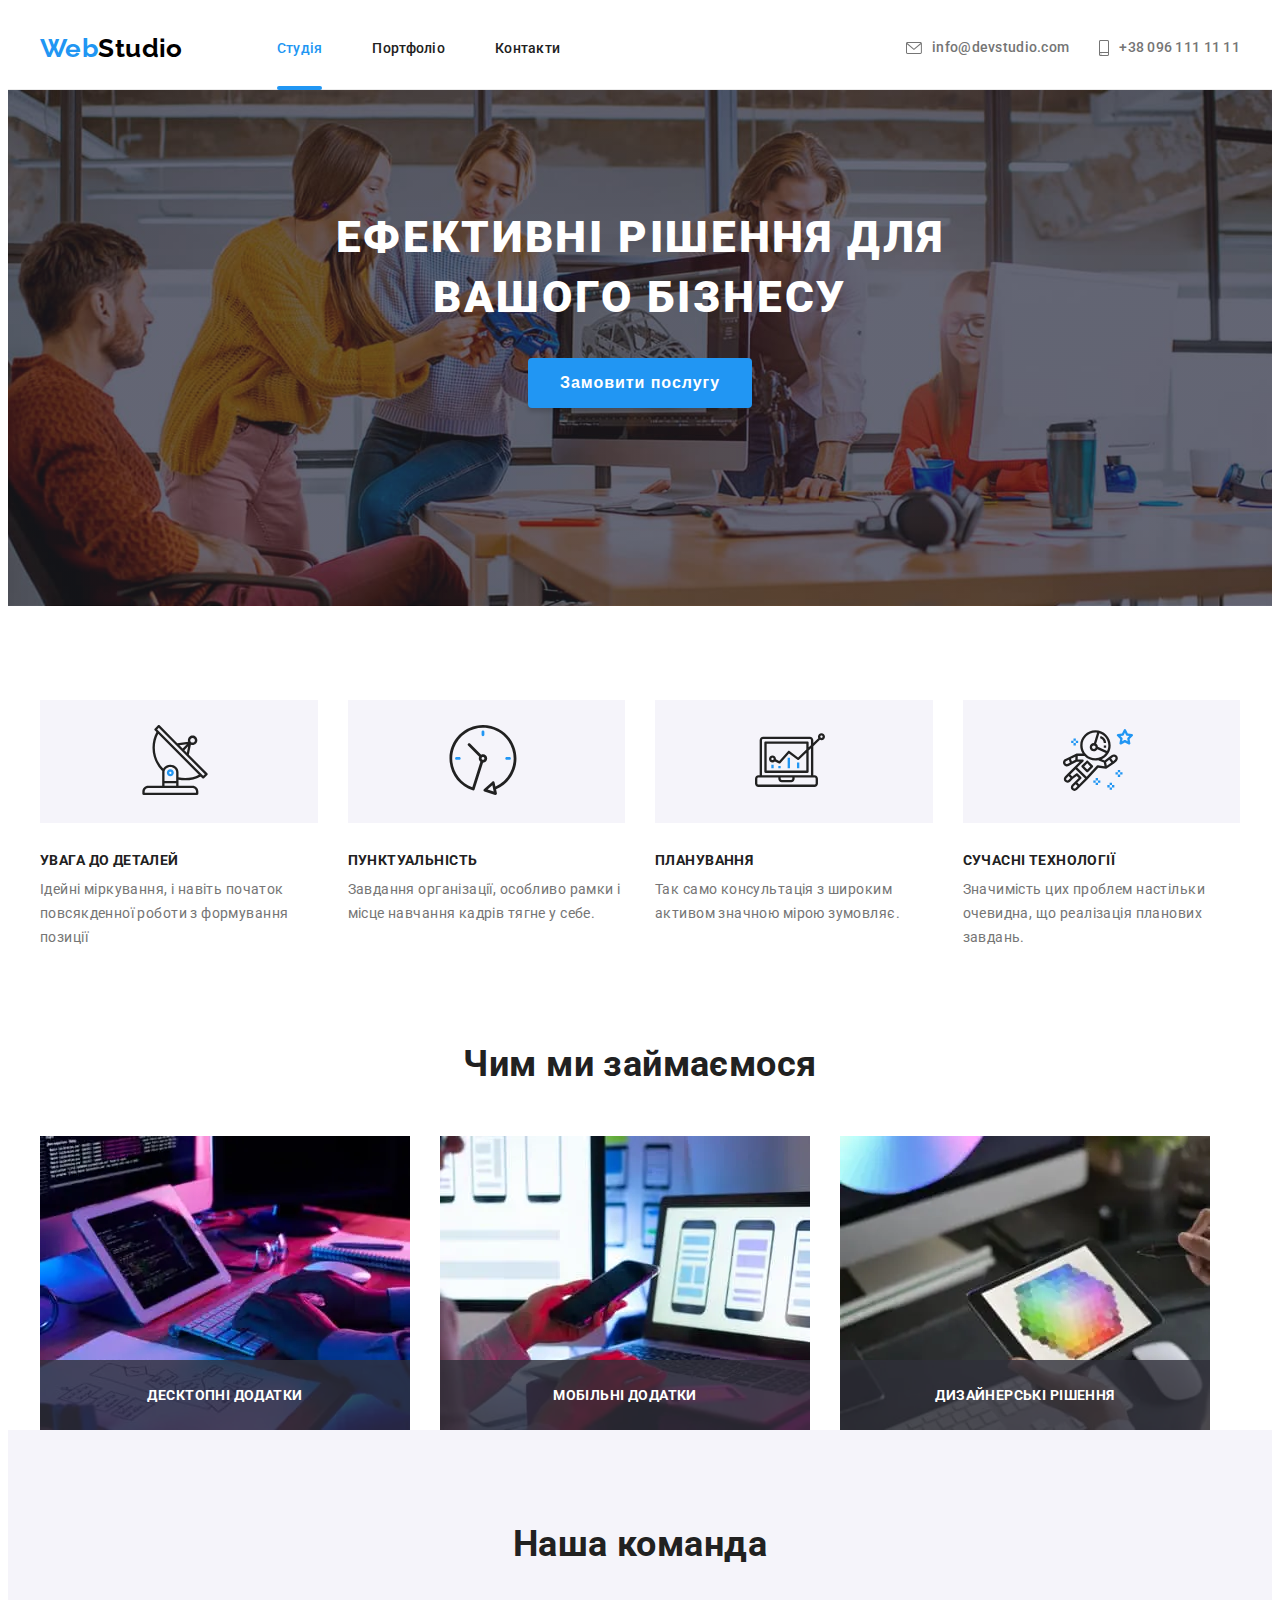
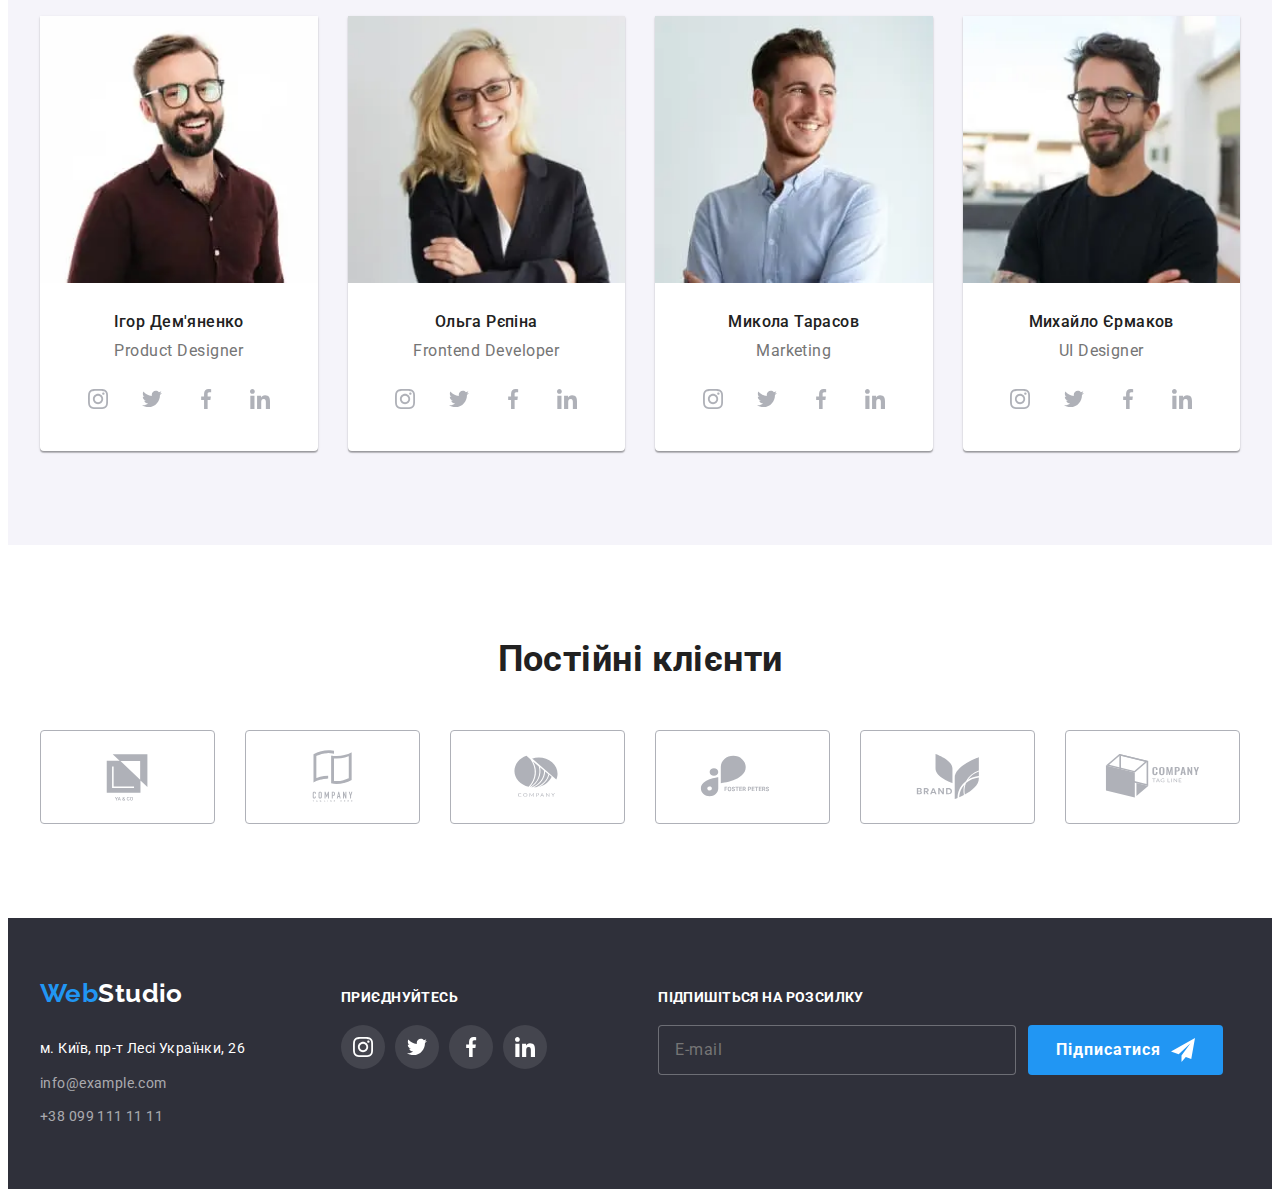
==== commit d244ff3a: "fixed-25-12" ====
--- a/index.html
+++ b/index.html
@@ -467,7 +467,7 @@
                 </ul>
               </div>
             </li>
-            <!--person-2-------------------->
+            <!--person-2----------->
             <li class="our-command__card">
               <picture>
                 <source
@@ -558,7 +558,7 @@
                 </ul>
               </div>
             </li>
-            <!--persone-3-------------------->
+            <!--persone-3----------->
             <li class="our-command__card">
               <picture>
                 <source
--- a/css/main.min.css
+++ b/css/main.min.css
@@ -1 +1 @@
-:root{--hover-color: #2196f3;--h2-h3-color: #212121;--text-color: #757575;--icon-logo-color: #afb1b8;--bg-color-black: #2f303a;--logo-color-black: #000000;--white-color: #ffffff;--background-button-color: #f5f4fa;--adress-a-color: rgba(255, 255, 255, 0.6)}.container{padding-left:15px;padding-right:15px;margin-left:auto;margin-right:auto}@media screen and (min-width: 480px){.container{width:480px}}@media screen and (min-width: 768px){.container{width:768px}}@media screen and (min-width: 1200px){.container{width:1200px}}body{font-family:"Roboto",sans-serif;letter-spacing:.03em;font-size:14px;color:var(--text-color)}.visually-hidden{position:absolute;white-space:nowrap;width:1px;height:1px;overflow:hidden;border:0;padding:0;clip:rect(0 0 0 0);-webkit-clip-path:inset(100%);clip-path:inset(100%);margin:-1px}h1,h2,h3,p{margin-top:0;margin-bottom:0}ul,ol{margin-top:0;margin-bottom:0;padding-left:0}img{display:block}.list{list-style:none}.link{text-decoration:none}.navigation__item{font-weight:500;font-size:14px;line-height:1.14;letter-spacing:.02em;color:var(--h2-h3-color);text-decoration:none;-webkit-transition:color 250ms cubic-bezier(0.4, 0, 0.2, 1);transition:color 250ms cubic-bezier(0.4, 0, 0.2, 1)}.navigation__item-active{font-weight:500;font-size:14px;line-height:1.14;letter-spacing:.02em;color:var(--hover-color);text-decoration:none}.navigation__item-active::after{content:" ";position:absolute;width:100%;height:4px;border-radius:2px;background-color:#2196f3;top:46px;left:0px}@media screen and (max-width: 1199px){.navigation__item-active::after{top:43px}}.hover a:hover,.hover a:focus{color:var(--hover-color);fill:currentColor}.icon-envelope{margin-right:10px;fill:currentColor}.icon-envelope:hover,.icon-envelope:focus{color:var(--hover-color);fill:currentColor}.icon-smartphone{margin-right:10px;fill:currentColor}.icon-smartphone:hover,.icon-smartphone:focus{color:var(--hover-color);fill:currentColor}@media screen and (min-width: 480px){.header{position:relative;padding-top:16px;padding-bottom:16px;border-bottom:1px solid #ececec}}@media screen and (min-width: 768px){.header{position:relative;padding-top:26px;padding-bottom:26px;border-bottom:1px solid #ececec}}@media screen and (min-width: 1200px){.header{position:relative;padding-top:25px;padding-bottom:25px;border-bottom:1px solid #ececec}}@media screen and (min-width: 480px){.header-container{display:-webkit-box;display:-ms-flexbox;display:flex;-webkit-box-pack:justify;-ms-flex-pack:justify;justify-content:space-between;-webkit-box-align:end;-ms-flex-align:end;align-items:flex-end}}@media screen and (min-width: 768px){.header-container{display:-webkit-box;display:-ms-flexbox;display:flex;-webkit-box-pack:justify;-ms-flex-pack:justify;justify-content:space-between}}@media screen and (min-width: 768px){.navigation{display:-webkit-box;display:-ms-flexbox;display:flex}}@media screen and (min-width: 480px){.navigation__list{display:none}}@media screen and (min-width: 768px){.navigation__list{display:-webkit-box;display:-ms-flexbox;display:flex;-webkit-box-align:center;-ms-flex-align:center;align-items:center}}@media screen and (min-width: 1200px){.navigation__list{display:-webkit-box;display:-ms-flexbox;display:flex;-webkit-box-align:center;-ms-flex-align:center;align-items:center}}@media screen and (min-width: 480px){.mobile-menu-btn{border:none;background-color:rgba(0,0,0,0);padding:0;line-height:0;padding-right:10px;cursor:pointer}}@media screen and (min-width: 768px){.mobile-menu-btn{display:none}}@media screen and (min-width: 480px){.mobile-menu{position:absolute;top:0;left:0;width:100%;height:100vh;overflow:auto;background-color:var(--white-color);opacity:0;visibility:hidden;pointer-events:none;-webkit-transition:opacity 250ms cubic-bezier(0.4, 0, 0.2, 1),visibility 250ms cubic-bezier(0.4, 0, 0.2, 1);transition:opacity 250ms cubic-bezier(0.4, 0, 0.2, 1),visibility 250ms cubic-bezier(0.4, 0, 0.2, 1)}}@media screen and (min-width: 480px){.mobile-menu.is-open{opacity:1;visibility:visible;pointer-events:auto}}@media screen and (min-width: 480px){.mobile-menu__close-btn{position:absolute;top:21px;right:25px;background-color:rgba(0,0,0,0);border:none;padding:0;line-height:0;cursor:pointer;-webkit-transition:fill 250ms cubic-bezier(0.4, 0, 0.2, 1);transition:fill 250ms cubic-bezier(0.4, 0, 0.2, 1)}.mobile-menu__close-btn:focus,.mobile-menu__close-btn:hover{fill:var(--hover-color)}}@media screen and (min-width: 480px){.mobile-menu__container{position:relative;padding-top:48px;padding-bottom:48px;height:100vh}}@media screen and (min-width: 768px){.mobile-menu__container{display:none}}.mobile-menu__page__indent{margin-left:40px}@media screen and (min-width: 480px){.mobile-menu__page__indent li:nth-child(-n+2){margin-bottom:36px}}@media screen and (min-width: 480px){.mobile-menu__page__indent li:nth-child(3){margin-bottom:302px}}@media screen and (min-width: 480px){.mobile-menu__page__link{font-family:"Roboto",sans-serif;font-weight:500;font-size:40px;line-height:47px;letter-spacing:.02em;color:var(--h2-h3-color);-webkit-transition:color 250ms cubic-bezier(0.4, 0, 0.2, 1);transition:color 250ms cubic-bezier(0.4, 0, 0.2, 1)}.mobile-menu__page__link:hover,.mobile-menu__page__link:focus{color:var(--hover-color);outline:none}}.mobile-menu__contact__indent{margin-left:40px}@media screen and (min-width: 480px){.mobile-menu__contact__indent li:nth-child(1){margin-bottom:32px}}@media screen and (min-width: 480px){.mobile-menu__contact__indent li:nth-child(2){margin-bottom:64px}}@media screen and (min-width: 480px){.mobile-menu__contact__number{font-family:"Roboto",sans-serif;font-weight:500;font-size:34px;line-height:40px;letter-spacing:.02em;color:var(--hover-color)}}@media screen and (min-width: 480px){.mobile-menu__contact__mail{font-family:"Roboto",sans-serif;font-weight:500;font-size:24px;line-height:28px;letter-spacing:.02em;color:var(--text-color)}}@media screen and (min-width: 480px){.mobile-menu__social-btn{display:-webkit-box;display:-ms-flexbox;display:flex;margin-left:40px;padding-bottom:48px}}@media screen and (min-width: 480px){.mobile-menu__social-btn__border{border-right:1px solid rgba(33,33,33,.2);padding-right:10px}.mobile-menu__social-btn__border:not(:first-child){padding-left:10px}.mobile-menu__social-btn__border:last-child{border:none;padding-right:0}}@media screen and (min-width: 480px){.mobile-menu__social-btn__link{font-family:"Roboto",sans-serif;font-weight:500;font-size:18px;line-height:22px;letter-spacing:.02em;color:var(--hover-color)}}@media screen and (min-width: 768px){.navigation__menu{margin-right:50px;position:relative}}@media screen and (min-width: 1200px){.navigation__menu:not(:last-child){margin-right:50px}}@media screen and (min-width: 768px){.navigation__contact-wrap{-webkit-box-orient:vertical;-webkit-box-direction:normal;-ms-flex-direction:column;flex-direction:column;-webkit-box-align:start;-ms-flex-align:start;align-items:flex-start}}@media screen and (min-width: 1200px){.navigation__contact-wrap{display:-webkit-box;display:-ms-flexbox;display:flex;-webkit-box-orient:horizontal;-webkit-box-direction:normal;-ms-flex-direction:row;flex-direction:row}}@media screen and (min-width: 768px){.navigation__mail{display:-webkit-box;display:-ms-flexbox;display:flex;font-weight:500;font-size:12px;line-height:.85;letter-spacing:.02em;color:var(--text-color);text-decoration:none;-webkit-box-align:center;-ms-flex-align:center;align-items:center;-webkit-box-pack:center;-ms-flex-pack:center;justify-content:center;-webkit-transition:colorcubic-bezier(0.4, 0, 0.2, 1);transition:colorcubic-bezier(0.4, 0, 0.2, 1);margin-bottom:10px}}@media screen and (min-width: 1200px){.navigation__mail{display:-webkit-box;display:-ms-flexbox;display:flex;font-weight:500;font-size:14px;line-height:1.14;letter-spacing:.02em;color:var(--text-color);text-decoration:none;-webkit-box-align:center;-ms-flex-align:center;align-items:center;-webkit-box-pack:center;-ms-flex-pack:center;justify-content:center;margin-right:30px;margin-bottom:0px;margin-top:auto;-webkit-transition:color 250ms cubic-bezier(0.4, 0, 0.2, 1);transition:color 250ms cubic-bezier(0.4, 0, 0.2, 1)}}@media screen and (min-width: 1200px){.navigation__telephone{display:-webkit-box;display:-ms-flexbox;display:flex;font-weight:500;font-size:12px;line-height:.85;letter-spacing:.02em;color:var(--text-color);text-decoration:none;-webkit-box-align:center;-ms-flex-align:center;align-items:center;-webkit-box-pack:center;-ms-flex-pack:center;justify-content:center;-webkit-transition:colorcubic-bezier(0.4, 0, 0.2, 1);transition:colorcubic-bezier(0.4, 0, 0.2, 1)}}@media screen and (min-width: 1200px){.navigation__telephone{display:-webkit-box;display:-ms-flexbox;display:flex;font-weight:500;font-size:14px;line-height:1.14;letter-spacing:.02em;color:var(--text-color);text-decoration:none;-webkit-box-align:center;-ms-flex-align:center;align-items:center;-webkit-box-pack:center;-ms-flex-pack:center;justify-content:center;-webkit-transition:color 250ms cubic-bezier(0.4, 0, 0.2, 1);transition:color 250ms cubic-bezier(0.4, 0, 0.2, 1)}}@media screen and (min-width: 1200px){.navigation__contact{display:-webkit-box;display:-ms-flexbox;display:flex;-webkit-box-align:center;-ms-flex-align:center;align-items:center}}@media screen and (min-width: 480px){.logo__header{margin-right:88px}}@media screen and (min-width: 1200px){.logo__header{margin-right:94px}}@media screen and (min-width: 480px){.logo__text-dark{font-family:"Raleway",sans-serif;font-style:normal;font-weight:700;font-size:24px;line-height:.85;color:var(--logo-color-black)}}@media screen and (min-width: 1200px){.logo__text-dark{font-size:26px;line-height:1.19}}@media screen and (min-width: 480px){.logo__text-blue{font-family:"Raleway",sans-serif;font-style:normal;font-weight:700;font-size:24px;line-height:.85;color:var(--hover-color)}}@media screen and (min-width: 1200px){.logo__text-blue{font-size:26px;line-height:1.19}}.banner{background:var(--bg-color-black);background-image:radial-gradient(rgba(47, 48, 58, 0.4), rgba(47, 48, 58, 0.4)),url(../images/hero.jpg);background-repeat:no-repeat;background-position:center;background-size:cover}@media screen and (min-width: 480px){.banner{width:480px;height:400px;padding-top:118px;padding-bottom:198px;padding-right:60px;margin:0}}@media screen and (min-width: 768px){.banner{width:768px;padding-top:118px;padding-bottom:198px}}@media screen and (min-width: 1200px){.banner{width:1200px;height:600px;padding:200px 0;margin:auto}}@media(min-device-pixel-ratio: 2),(-webkit-min-device-pixel-ratio: 2),(min-resolution: 192dpi),(min-resolution: 2dppx){.banner{background-image:url(../images/hero-2x.jpg)}}.banner h1{margin-left:auto;margin-right:auto;font-weight:900;line-height:1.36;text-align:center;letter-spacing:.06em;text-transform:uppercase;color:var(--white-color)}@media screen and (min-width: 480px){.banner h1{width:360px;font-size:26px}}@media screen and (min-width: 768px){.banner h1{width:360px}}@media screen and (min-width: 1200px){.banner h1{width:696px;font-size:44px}}.banner button{font-weight:700;font-size:16px;line-height:1.87;display:-webkit-box;display:-ms-flexbox;display:flex;-webkit-box-align:center;-ms-flex-align:center;align-items:center;text-align:center;letter-spacing:.06em;color:var(--white-color);padding:10px 32px 10px 32px;margin-top:40px;margin-left:auto;margin-right:auto;background:var(--hover-color);-webkit-box-shadow:0px 4px 4px rgba(0,0,0,.15);box-shadow:0px 4px 4px rgba(0,0,0,.15);border-radius:4px;border:none;cursor:pointer;-webkit-transition:background-color 250ms cubic-bezier(0.4, 0, 0.2, 1);transition:background-color 250ms cubic-bezier(0.4, 0, 0.2, 1)}.banner button:hover,.banner button:focus{background-color:#188ce8}@media screen and (min-width: 480px){.banner button{padding:10px 24px 10px 24px;margin-top:30px}}@media screen and (min-width: 480px){.benefits__content{padding:60px 0}}@media screen and (min-width: 1200px){.benefits__content{padding:94px 0}}.benefits__content h3{font-weight:700;font-size:14px;line-height:1.14;text-transform:uppercase;color:var(--h2-h3-color);margin-bottom:10px}@media screen and (min-width: 480px){.benefits__content h3{text-align:center}}@media screen and (min-width: 768px){.benefits__content h3{text-align:start}}.benefits__content p{font-size:14px;font-weight:400;line-height:1.71;letter-spacing:.03em;color:var(--text-color);word-wrap:break-word}@media screen and (min-width: 768px){.benefits__content p{padding-bottom:0px}}.benefits__wrapper{display:-webkit-box;display:-ms-flexbox;display:flex;gap:30px}.benefits__wrapper:not(:last-child){padding-right:30px}@media screen and (min-width: 480px){.benefits__wrapper{display:block}}@media screen and (min-width: 768px){.benefits__wrapper{display:-webkit-box;display:-ms-flexbox;display:flex;-ms-flex-wrap:wrap;flex-wrap:wrap;gap:30px}}@media screen and (min-width: 1200px){.benefits__wrapper{-ms-flex-wrap:nowrap;flex-wrap:nowrap}}@media screen and (width: 480px){.benefit__content-indent:not(:last-child){padding-bottom:30px}}@media screen and (min-width: 768px){.benefit__content-indent{-ms-flex-preferred-size:calc((100% - 30px)/2);flex-basis:calc((100% - 30px)/2)}}@media screen and (min-width: 1200px){.benefit__content-indent{-ms-flex-preferred-size:calc((100% - 90px)/4);flex-basis:calc((100% - 90px)/4)}}.benefit__icon-border{background-color:#f5f4fa}.benefit__icon-border:not(:last-child){margin-bottom:30px}@media screen and (min-width: 480px){.benefit__icon-border{text-align:center;padding:25px 100px}}@media screen and (min-width: 768px){.benefit__icon-border{padding:25px 142px}}@media screen and (min-width: 1200px){.benefit__icon-border{padding:25px 100px}}.experience__content h2{font-weight:700;font-size:36px;line-height:1.16;text-align:center;color:var(--h2-h3-color);margin-bottom:50px}@media screen and (min-width: 480px){.experience__content{display:none}}@media screen and (min-width: 1200px){.experience__content{display:contents}}.experience__content__img{display:-webkit-box;display:-ms-flexbox;display:flex;gap:30px}.experience__wrapper{position:relative}.experience__description{position:absolute;display:-webkit-box;display:-ms-flexbox;display:flex;-webkit-box-align:center;-ms-flex-align:center;align-items:center;-webkit-box-pack:center;-ms-flex-pack:center;justify-content:center;bottom:0px;width:370px;height:70px;background-color:rgba(47,48,58,.8)}.experience__description h3{font-family:"Roboto",sans-serif;font-weight:700;font-size:14px;line-height:16.41px;color:#fff;text-transform:uppercase}.our-command__content{background-color:#f5f4fa}@media screen and (min-width: 480px){.our-command__content{padding:60px 0}}@media screen and (min-width: 1200px){.our-command__content{padding:94px 0}}.our-command__content h2{font-weight:700;line-height:1.16;text-align:center;color:var(--h2-h3-color)}@media screen and (min-width: 480px){.our-command__content h2{font-size:28px;margin-bottom:30px}}@media screen and (min-width: 1200px){.our-command__content h2{font-size:36px;margin-bottom:50px}}.our-command__content h3{font-family:"Roboto",sans-serif;font-weight:500;font-size:16px;line-height:1.18;text-align:center;color:var(--h2-h3-color);margin-bottom:10px}.our-command__content p{font-family:"Roboto",sans-serif;font-weight:400;font-size:16px;line-height:1.18;letter-spacing:.03em;text-align:center;color:var(--text-color)}.our-command__indent{display:-webkit-box;display:-ms-flexbox;display:flex;gap:30px}@media screen and (min-width: 480px){.our-command__indent{-webkit-box-orient:vertical;-webkit-box-direction:normal;-ms-flex-direction:column;flex-direction:column}}@media screen and (min-width: 768px){.our-command__indent{-ms-flex-wrap:wrap;flex-wrap:wrap;-webkit-box-orient:horizontal;-webkit-box-direction:normal;-ms-flex-direction:row;flex-direction:row}}.our-command__card{background-color:#fff;border-bottom-left-radius:4px;border-bottom-right-radius:4px;-webkit-box-shadow:0px 2px 1px rgba(0,0,0,.2),0px 1px 1px rgba(0,0,0,.14),0px 1px 3px rgba(0,0,0,.12);box-shadow:0px 2px 1px rgba(0,0,0,.2),0px 1px 1px rgba(0,0,0,.14),0px 1px 3px rgba(0,0,0,.12)}@media screen and (min-width: 480px){.our-command__card img{width:100%}}@media screen and (min-width: 768px){.our-command__card{width:354px;-ms-flex-preferred-size:calc((100% - 30px)/2);flex-basis:calc((100% - 30px)/2)}}@media screen and (min-width: 1200px){.our-command__card{-ms-flex-preferred-size:calc((100% - 90px)/4);flex-basis:calc((100% - 90px)/4)}}@media screen and (min-width: 480px){.our-command__card-indent{display:block;-webkit-box-align:center;-ms-flex-align:center;align-items:center;padding-top:30px;padding-bottom:24px}}@media screen and (min-width: 1200px){.our-command__card-indent{padding:30px 32px}}.our-command__icon-wrapper{display:-webkit-box;display:-ms-flexbox;display:flex;-webkit-box-pack:center;-ms-flex-pack:center;justify-content:center;margin-top:16px;gap:10px}.our-command__icon-link{display:-webkit-box;display:-ms-flexbox;display:flex;-webkit-box-align:center;-ms-flex-align:center;align-items:center;-webkit-box-pack:center;-ms-flex-pack:center;justify-content:center;width:44px;height:44px;border-radius:50%;-webkit-transition:background-color 250ms cubic-bezier(0.4, 0, 0.2, 1);transition:background-color 250ms cubic-bezier(0.4, 0, 0.2, 1)}.our-command__icon-link:hover,.our-command__icon-link:focus{background-color:var(--hover-color)}.our-command__icon-link:hover .our-command__icon,.our-command__icon-link:focus .our-command__icon{fill:#fff}.our-command__icon{fill:var(--icon-logo-color);-webkit-transition:fill 250ms cubic-bezier(0.4, 0, 0.2, 1);transition:fill 250ms cubic-bezier(0.4, 0, 0.2, 1)}@media screen and (max-width: 1200px){.our-client__content{padding:60px 0}}@media screen and (min-width: 1200px){.our-client__content{padding:94px 0}}.our-client__content h2{font-weight:700;line-height:1.16;text-align:center;color:var(--h2-h3-color)}@media screen and (max-width: 1200px){.our-client__content h2{font-size:28px;margin-bottom:30px}}@media screen and (min-width: 1200px){.our-client__content h2{font-size:36px;margin-bottom:50px}}.our-client__logo-wrapper{display:-webkit-box;display:-ms-flexbox;display:flex;-webkit-box-align:center;-ms-flex-align:center;align-items:center;-webkit-box-pack:center;-ms-flex-pack:center;justify-content:center;-ms-flex-negative:1;flex-shrink:1;gap:30px}@media screen and (min-width: 480px){.our-client__logo-wrapper{-ms-flex-wrap:wrap;flex-wrap:wrap}}@media screen and (min-width: 1200px){.our-client__logo-wrapper{-ms-flex-wrap:nowrap;flex-wrap:nowrap}}.client-logo__icon{fill:var(--icon-logo-color);-webkit-transition:fill 250ms cubic-bezier(0.4, 0, 0.2, 1);transition:fill 250ms cubic-bezier(0.4, 0, 0.2, 1)}@media screen and (min-width: 480px){.client-logo__indent{-webkit-box-sizing:border-box;box-sizing:border-box;width:450px;-ms-flex-preferred-size:calc((100% - 30px)/2);flex-basis:calc((100% - 30px)/2)}}@media screen and (min-width: 768px){.client-logo__indent{-ms-flex-preferred-size:calc((100% - 60px)/3);flex-basis:calc((100% - 60px)/3)}}.client-logo__link{display:-webkit-box;display:-ms-flexbox;display:flex;-webkit-box-sizing:border-box;box-sizing:border-box;border:1px solid var(--icon-logo-color);border-radius:4px;-webkit-box-align:center;-ms-flex-align:center;align-items:center;-webkit-box-pack:center;-ms-flex-pack:center;justify-content:center;-webkit-transition:border-color 250ms cubic-bezier(0.4, 0, 0.2, 1);transition:border-color 250ms cubic-bezier(0.4, 0, 0.2, 1)}@media screen and (min-width: 480px){.client-logo__link{padding:16px}}@media screen and (min-width: 1200px){.client-logo__link{padding:16px 32px}}.client-logo__link:hover,.client-logo__link:focus{border-color:var(--hover-color)}.client-logo__link:hover .client-logo__icon,.client-logo__link:focus .client-logo__icon{fill:var(--hover-color)}.modal__close-btn{position:absolute;top:8px;right:8px;display:-webkit-box;display:-ms-flexbox;display:flex;-webkit-box-pack:center;-ms-flex-pack:center;justify-content:center;-webkit-box-align:center;-ms-flex-align:center;align-items:center;width:30px;height:30px;border-radius:50%;border:1px solid rgba(0,0,0,.1);background-color:rgba(0,0,0,0);padding:0px;cursor:pointer;-webkit-transition:fill 250ms cubic-bezier(0.4, 0, 0.2, 1);transition:fill 250ms cubic-bezier(0.4, 0, 0.2, 1)}.modal__close-btn:focus,.modal__close-btn:hover{fill:var(--hover-color)}.modal{position:absolute;border-radius:4px;background-color:#fff;-webkit-transform:translate(-50%, -50%);transform:translate(-50%, -50%);opacity:1;-webkit-box-shadow:0px 1px 3px rgba(0,0,0,.12),0px 1px 1px rgba(0,0,0,.14),0px 2px 1px rgba(0,0,0,.2);box-shadow:0px 1px 3px rgba(0,0,0,.12),0px 1px 1px rgba(0,0,0,.14),0px 2px 1px rgba(0,0,0,.2);-webkit-transition:1250ms cubic-bezier(0.4, 0, 0.2, 1),-webkit-transform 1250ms cubic-bezier(0.4, 0, 0.2, 1);transition:1250ms cubic-bezier(0.4, 0, 0.2, 1),-webkit-transform 1250ms cubic-bezier(0.4, 0, 0.2, 1);transition:transform 1250ms cubic-bezier(0.4, 0, 0.2, 1),1250ms cubic-bezier(0.4, 0, 0.2, 1);transition:transform 1250ms cubic-bezier(0.4, 0, 0.2, 1),1250ms cubic-bezier(0.4, 0, 0.2, 1),-webkit-transform 1250ms cubic-bezier(0.4, 0, 0.2, 1);padding:40px}@media screen and (min-width: 480px){.modal{width:450px;height:609px;top:40%;left:50%}}@media screen and (min-width: 1200px){.modal{width:528px;height:581px;top:50%;left:50%}}.modal__header{display:block;font-family:"Roboto",sans-serif;font-weight:700;font-size:20px;line-height:23px;color:#212121;text-align:center;margin-bottom:12px}.modal-form__field{display:block;margin-bottom:10px}.modal-form__field:not(:last-child){margin-bottom:10px}.modal-form__field:nth-child(4){margin-bottom:20px}.modal-form__input{width:100%;height:40px;border-radius:4px;border:1px solid rgba(33,33,33,.2);margin-top:4px;padding-left:42px;cursor:pointer;-webkit-transition:border-color 250ms cubic-bezier(0.4, 0, 0.2, 1);transition:border-color 250ms cubic-bezier(0.4, 0, 0.2, 1)}.modal-form__input:focus{border-color:var(--hover-color);outline:none}.modal-form__input:focus+.modal-form__icon{fill:var(--hover-color);outline:none}.modal-form__icon{position:absolute;display:block;top:50%;left:12px;-webkit-transform:translateY(-50%);transform:translateY(-50%);fill:#212121;-webkit-transition:fill 250ms cubic-bezier(0.4, 0, 0.2, 1);transition:fill 250ms cubic-bezier(0.4, 0, 0.2, 1)}.modal-form__message{width:100%;height:120px;border-radius:4px;border:1px solid rgba(33,33,33,.2);margin-top:4px;padding:12px 16px;resize:none;-webkit-transition:border-color 250ms cubic-bezier(0.4, 0, 0.2, 1);transition:border-color 250ms cubic-bezier(0.4, 0, 0.2, 1);display:block}.modal-form__message:focus{border-color:var(--hover-color);outline:none}.modal-form__message::-webkit-input-placeholder{color:rgba(117,117,117,.5);font-family:"Roboto",sans-serif;font-weight:400;font-size:12px;line-height:14px}.modal-form__message::-moz-placeholder{color:rgba(117,117,117,.5);font-family:"Roboto",sans-serif;font-weight:400;font-size:12px;line-height:14px}.modal-form__message:-ms-input-placeholder{color:rgba(117,117,117,.5);font-family:"Roboto",sans-serif;font-weight:400;font-size:12px;line-height:14px}.modal-form__message::-ms-input-placeholder{color:rgba(117,117,117,.5);font-family:"Roboto",sans-serif;font-weight:400;font-size:12px;line-height:14px}.modal-form__message::placeholder{color:rgba(117,117,117,.5);font-family:"Roboto",sans-serif;font-weight:400;font-size:12px;line-height:14px}.modal-form__title-comment,.modal-form__title-name,.modal-form__title-phone,.modal-form__title-email{color:var(--text-color);font-family:"Roboto",sans-serif;font-weight:400;font-size:12px;line-height:14px;letter-spacing:.01em;display:block}.modal-form__input-wrapper{position:relative;display:block}.checkbox-icon-border{display:-webkit-box;display:-ms-flexbox;display:flex;-webkit-box-align:center;-ms-flex-align:center;align-items:center;justify-items:center;left:0px;bottom:0px;cursor:pointer;margin-right:10px;border:1px solid #212121;border-radius:2px;background-color:#fff}.checkbox-icon{visibility:hidden}.modal-form__checkbox:checked+.modal-form__checkbox-label .checkbox-icon{visibility:visible;background-color:var(--hover-color);border:none}.modal-form__checkbox:checked+.modal-form__checkbox-label .checkbox-icon-border{border-color:#2196f3}.modal-form__checkbox:focus+.modal-form__checkbox-label .checkbox-icon-border{outline:1px solid var(--hover-color)}.modal-form__checkbox-label{display:-webkit-box;display:-ms-flexbox;display:flex;-webkit-box-align:center;-ms-flex-align:center;align-items:center;-webkit-box-pack:center;-ms-flex-pack:center;justify-content:center;font-family:"Roboto",sans-serif;font-weight:400;line-height:24px;letter-spacing:.03em;color:var(--text-color)}.modal-form__checkbox-label a{color:var(--hover-color)}@media screen and (min-width: 480px){.modal-form__checkbox-label{font-size:12px}}@media screen and (min-width: 1200px){.modal-form__checkbox-label{font-size:14px}}.modal-form__submit-btn{display:block;margin-top:30px;margin-left:auto;margin-right:auto;background-color:#188ce8;padding:10px 52px;border-radius:4px;border:none;color:#fff;font-family:"Roboto",sans-serif;font-weight:700;font-size:16px;line-height:30px;letter-spacing:.06em;text-align:center;cursor:pointer;-webkit-transition:-webkit-box-shadow 250ms cubic-bezier(0.4, 0, 0.2, 1);transition:-webkit-box-shadow 250ms cubic-bezier(0.4, 0, 0.2, 1);transition:box-shadow 250ms cubic-bezier(0.4, 0, 0.2, 1);transition:box-shadow 250ms cubic-bezier(0.4, 0, 0.2, 1), -webkit-box-shadow 250ms cubic-bezier(0.4, 0, 0.2, 1)}.modal-form__submit-btn:focus,.modal-form__submit-btn:hover{-webkit-box-shadow:0px 4px 4px rgba(0,0,0,.15);box-shadow:0px 4px 4px rgba(0,0,0,.15);outline:none}.backdrop{position:fixed;top:0px;left:0px;width:100%;height:100%;background-color:rgba(0,0,0,.2);-webkit-transition:opacity 250ms cubic-bezier(0.4, 0, 0.2, 1),visibility 250ms cubic-bezier(0.4, 0, 0.2, 1);transition:opacity 250ms cubic-bezier(0.4, 0, 0.2, 1),visibility 250ms cubic-bezier(0.4, 0, 0.2, 1)}.backdrop.is-hidden{visibility:hidden;pointer-events:none}.backdrop.is-hidden .modal{-webkit-transform:translate(0%, -100%) scale(0.01);transform:translate(0%, -100%) scale(0.01);border-radius:50%}.btn-filter{display:-webkit-box;display:-ms-flexbox;display:flex;gap:8px;margin-bottom:50px;-webkit-box-pack:center;-ms-flex-pack:center;justify-content:center}@media screen and (max-width: 767px){.btn-filter{width:350px;-webkit-box-pack:start;-ms-flex-pack:start;justify-content:flex-start;-ms-flex-wrap:wrap;flex-wrap:wrap;margin-bottom:40px}}@media screen and (min-width: 768px){.btn-filter{margin-bottom:30px}}.portfolio{padding:94px 0}@media screen and (min-width: 480px){.portfolio{padding:60px 0}}.portfolio button{font-family:"Roboto",sans-serif;white-space:nowrap;font-weight:500;font-size:16px;line-height:1.62;color:var(--h2-h3-color);background:var(--background-button-color);border-radius:4px;padding:6px 22px;border:none;cursor:pointer;-webkit-transition:background-color 250ms cubic-bezier(0.4, 0, 0.2, 1),color 250ms cubic-bezier(0.4, 0, 0.2, 1),-webkit-box-shadow 250ms cubic-bezier(0.4, 0, 0.2, 1);transition:background-color 250ms cubic-bezier(0.4, 0, 0.2, 1),color 250ms cubic-bezier(0.4, 0, 0.2, 1),-webkit-box-shadow 250ms cubic-bezier(0.4, 0, 0.2, 1);transition:background-color 250ms cubic-bezier(0.4, 0, 0.2, 1),color 250ms cubic-bezier(0.4, 0, 0.2, 1),box-shadow 250ms cubic-bezier(0.4, 0, 0.2, 1);transition:background-color 250ms cubic-bezier(0.4, 0, 0.2, 1),color 250ms cubic-bezier(0.4, 0, 0.2, 1),box-shadow 250ms cubic-bezier(0.4, 0, 0.2, 1),-webkit-box-shadow 250ms cubic-bezier(0.4, 0, 0.2, 1)}.portfolio button:hover,.portfolio button:focus{background:var(--hover-color);-webkit-box-shadow:0px 3px 1px rgba(0,0,0,.1),0px 1px 2px rgba(0,0,0,.08),0px 2px 2px rgba(0,0,0,.12);box-shadow:0px 3px 1px rgba(0,0,0,.1),0px 1px 2px rgba(0,0,0,.08),0px 2px 2px rgba(0,0,0,.12);color:var(--white-color);outline:none}@media screen and (min-width: 480px){.portfolio button{-ms-flex-preferred-size:calc((100% - 16px)/3);flex-basis:calc((100% - 16px)/3)}}.project__wrapper{display:-webkit-box;display:-ms-flexbox;display:flex;-ms-flex-wrap:wrap;flex-wrap:wrap;gap:30px}.project__wrapper:not(:last-child){margin-bottom:30px;margin-right:30px}@media screen and (min-width: 480px){.project__wrapper{margin-right:0}}.project__card-animation{overflow:hidden;position:relative}.project__description{padding:20px 24px 20px 24px;border:1px solid #eee;border-top:0;font-weight:400;font-size:16px;line-height:1.85;color:var(--text-color)}@media screen and (min-width: 480px){.project__description{width:450px}}@media screen and (min-width: 768px){.project__description{width:354px}}@media screen and (min-width: 1200px){.project__description{width:370px}}.project__description h2{font-weight:700;font-size:18px;line-height:2;letter-spacing:.06em;color:var(--h2-h3-color);margin-bottom:4px}.project__card-overlay{position:absolute;display:-webkit-box;display:-ms-flexbox;display:flex;justify-items:center;-webkit-box-align:center;-ms-flex-align:center;align-items:center;height:100%;bottom:0px;padding:63px 24px;background-color:rgba(33,150,243,.9);color:#fff;font-family:"Roboto",sans-serif;font-size:18px;font-weight:400;line-height:28px;letter-spacing:.03em;-webkit-transform:translateY(100%);transform:translateY(100%);-webkit-transition:550ms cubic-bezier(0.4, 0, 0.2, 1),-webkit-transform 250ms cubic-bezier(0.4, 0, 0.2, 1);transition:550ms cubic-bezier(0.4, 0, 0.2, 1),-webkit-transform 250ms cubic-bezier(0.4, 0, 0.2, 1);transition:transform 250ms cubic-bezier(0.4, 0, 0.2, 1),550ms cubic-bezier(0.4, 0, 0.2, 1);transition:transform 250ms cubic-bezier(0.4, 0, 0.2, 1),550ms cubic-bezier(0.4, 0, 0.2, 1),-webkit-transform 250ms cubic-bezier(0.4, 0, 0.2, 1)}@media screen and (min-width: 768px){.project__description-large{height:146px}}@media screen and (min-width: 1200px){.project__description-large{height:110.59px}}.project__cards{-webkit-box-sizing:border-box;box-sizing:border-box;-ms-flex-preferred-size:calc((100% - 60px)/3);flex-basis:calc((100% - 60px)/3);position:relative;-webkit-transition:-webkit-box-shadow 250ms cubic-bezier(0.4, 0, 0.2, 1);transition:-webkit-box-shadow 250ms cubic-bezier(0.4, 0, 0.2, 1);transition:box-shadow 250ms cubic-bezier(0.4, 0, 0.2, 1);transition:box-shadow 250ms cubic-bezier(0.4, 0, 0.2, 1), -webkit-box-shadow 250ms cubic-bezier(0.4, 0, 0.2, 1)}@media screen and (min-width: 480px){.project__cards img{width:100%}}@media screen and (min-width: 768px){.project__cards img{-ms-flex-preferred-size:calc((100% - 30px)/2);flex-basis:calc((100% - 30px)/2)}}@media screen and (min-width: 480px){.project__cards{width:450px}}@media screen and (min-width: 768px){.project__cards{width:354px}}.project__cards:hover,.project__cards:focus{-webkit-box-shadow:1px 4px 6px rgba(0,0,0,.16),0px 4px 4px rgba(0,0,0,.06),0px 1px 1px rgba(0,0,0,.12);box-shadow:1px 4px 6px rgba(0,0,0,.16),0px 4px 4px rgba(0,0,0,.06),0px 1px 1px rgba(0,0,0,.12)}.project__cards:hover .project__card-overlay,.project__cards:focus .project__card-overlay{-webkit-transform:translateY(0%);transform:translateY(0%)}footer{background:var(--bg-color-black);padding:60px 0px}footer a{text-decoration:none}.footer__wrapper{display:-webkit-box;display:-ms-flexbox;display:flex;-webkit-box-align:baseline;-ms-flex-align:baseline;align-items:baseline}@media screen and (min-width: 480px){.footer__wrapper{-ms-flex-wrap:wrap;flex-wrap:wrap}}@media screen and (min-width: 1200px){.footer__wrapper{-ms-flex-wrap:nowrap;flex-wrap:nowrap}}@media screen and (min-width: 480px){.footer__wrapper-adress{margin-left:auto;margin-right:auto;margin-bottom:60px;text-align:center}}address p{font-family:"Roboto",sans-serif;font-size:14px;font-style:normal;font-weight:400;line-height:1.71;color:var(--white-color);margin-bottom:12px}address a{font-family:"Roboto",sans-serif;font-size:14px;font-style:normal;font-weight:400;line-height:1.5;color:rgba(255,255,255,.6)}address li:not(:last-child){margin-bottom:12px}@media screen and (min-width: 480px){address li:not(:last-child){margin-bottom:12px}}.footer__logo-wrapper{margin-bottom:28px}@media screen and (min-width: 480px){.logo__text-white{font-family:"Raleway",sans-serif;font-weight:700;font-size:24px;line-height:1.19;color:var(--white-color)}}@media screen and (min-width: 1200px){.logo__text-white{font-size:26px}}@media screen and (min-width: 480px){.footer-social__content{text-align:center;margin-left:120px;margin-right:auto}}@media screen and (min-width: 768px){.footer-social__content{margin-left:auto;margin-right:89px}}@media screen and (min-width: 1200px){.footer-social__content{margin:0px 94px}}.footer-social__content p{font-family:"Roboto",sans-serif;font-weight:700;font-size:14px;line-height:16px;color:#fff;text-transform:uppercase;margin-bottom:20px}.footer-social__icon-indent{display:-webkit-box;display:-ms-flexbox;display:flex;gap:10px}@media screen and (min-width: 480px){.footer-social__icon-indent{margin-bottom:60px}}.footer-social__icon{fill:#fff}.footer-social__link{display:-webkit-box;display:-ms-flexbox;display:flex;width:44px;height:44px;border-radius:50%;background-color:rgba(255,255,255,.1);-webkit-box-align:center;-ms-flex-align:center;align-items:center;-webkit-box-pack:center;-ms-flex-pack:center;justify-content:center;-webkit-transition:background-color 250ms cubic-bezier(0.4, 0, 0.2, 1);transition:background-color 250ms cubic-bezier(0.4, 0, 0.2, 1)}.footer-social__link:hover,.footer-social__link:focus{background-color:var(--hover-color)}.footer-mailing__content{margin-left:auto}@media screen and (min-width: 480px){.footer-mailing__content{text-align:center}}@media screen and (min-width: 768px){.footer-mailing__content{margin-right:auto}}.footer-mailing__content p{font-family:"Roboto",sans-serif;font-weight:700;font-size:14px;line-height:16px;color:#fff;text-transform:uppercase;margin-bottom:20px}@media screen and (min-width: 480px){.footer-mailing__form{display:-webkit-box;display:-ms-flexbox;display:flex;-ms-flex-wrap:wrap;flex-wrap:wrap}}@media screen and (min-width: 768px){.footer-mailing__form{display:block;text-align:center}}@media screen and (min-width: 1200px){.footer-mailing__form{display:-webkit-box;display:-ms-flexbox;display:flex;-ms-flex-wrap:nowrap;flex-wrap:nowrap}}.footer-mailing__input{height:50px;border-radius:4px;outline:none;background-color:var(--bg-color-black);border:1px solid rgba(255,255,255,.3);-webkit-transition:border-color 250ms cubic-bezier(0.4, 0, 0.2, 1);transition:border-color 250ms cubic-bezier(0.4, 0, 0.2, 1);padding-top:15px;padding-left:16px;padding-bottom:15px;padding-right:auto;cursor:pointer;color:#fff}@media screen and (min-width: 480px){.footer-mailing__input{-webkit-box-sizing:border-box;box-sizing:border-box;width:450px;margin-bottom:20px}}@media screen and (min-width: 1200px){.footer-mailing__input{width:358px;margin-right:12px;margin-bottom:0}}.footer-mailing__input:focus{border-color:var(--hover-color);color:#fff}.footer-mailing__input::-webkit-input-placeholder{font-family:"Roboto",sans-serif;font-weight:400;font-size:16px;line-height:20px;letter-spacing:.03em;color:solid rgba(255,255,255,.6)}.footer-mailing__input::-moz-placeholder{font-family:"Roboto",sans-serif;font-weight:400;font-size:16px;line-height:20px;letter-spacing:.03em;color:solid rgba(255,255,255,.6)}.footer-mailing__input:-ms-input-placeholder{font-family:"Roboto",sans-serif;font-weight:400;font-size:16px;line-height:20px;letter-spacing:.03em;color:solid rgba(255,255,255,.6)}.footer-mailing__input::-ms-input-placeholder{font-family:"Roboto",sans-serif;font-weight:400;font-size:16px;line-height:20px;letter-spacing:.03em;color:solid rgba(255,255,255,.6)}.footer-mailing__input::placeholder{font-family:"Roboto",sans-serif;font-weight:400;font-size:16px;line-height:20px;letter-spacing:.03em;color:solid rgba(255,255,255,.6)}.footer-mailing__btn{display:-webkit-box;display:-ms-flexbox;display:flex;-webkit-box-align:center;-ms-flex-align:center;align-items:center;justify-items:center;background-color:var(--hover-color);border-radius:4px;border:none;color:#fff;font-family:"Roboto",sans-serif;font-weight:700;font-size:16px;line-height:30px;letter-spacing:.06em;text-align:center;-webkit-transition:-webkit-box-shadow 250ms cubic-bezier(0.4, 0, 0.2, 1);transition:-webkit-box-shadow 250ms cubic-bezier(0.4, 0, 0.2, 1);transition:box-shadow 250ms cubic-bezier(0.4, 0, 0.2, 1);transition:box-shadow 250ms cubic-bezier(0.4, 0, 0.2, 1), -webkit-box-shadow 250ms cubic-bezier(0.4, 0, 0.2, 1)}@media screen and (min-width: 480px){.footer-mailing__btn{padding:10px 31px;margin-left:auto;margin-right:auto}}@media screen and (min-width: 1200px){.footer-mailing__btn{padding:10px 28px}}.footer-mailing__btn:focus,.footer-mailing__btn:hover{-webkit-box-shadow:0px 4px 4px rgba(0,0,0,.15),0px 4px 4px rgba(0,0,0,.15);box-shadow:0px 4px 4px rgba(0,0,0,.15),0px 4px 4px rgba(0,0,0,.15)}.footer-mailing__icon{margin-left:10px}/*# sourceMappingURL=main.min.css.map */+:root{--hover-color: #2196f3;--h2-h3-color: #212121;--text-color: #757575;--icon-logo-color: #afb1b8;--bg-color-black: #2f303a;--logo-color-black: #000000;--white-color: #ffffff;--background-button-color: #f5f4fa;--adress-a-color: rgba(255, 255, 255, 0.6)}.container{padding-left:15px;padding-right:15px;margin-left:auto;margin-right:auto}@media screen and (max-width: 479px){.container{width:320px}}@media screen and (min-width: 480px){.container{width:480px}}@media screen and (min-width: 768px){.container{width:768px}}@media screen and (min-width: 1200px){.container{width:1200px}}body{font-family:"Roboto",sans-serif;letter-spacing:.03em;font-size:14px;color:var(--text-color)}.visually-hidden{position:absolute;white-space:nowrap;width:1px;height:1px;overflow:hidden;border:0;padding:0;clip:rect(0 0 0 0);-webkit-clip-path:inset(100%);clip-path:inset(100%);margin:-1px}h1,h2,h3,p{margin-top:0;margin-bottom:0}ul,ol{margin-top:0;margin-bottom:0;padding-left:0}img{display:block}.list{list-style:none}.link{text-decoration:none}.navigation__item{font-weight:500;font-size:14px;line-height:1.14;letter-spacing:.02em;color:var(--h2-h3-color);text-decoration:none;-webkit-transition:color 250ms cubic-bezier(0.4, 0, 0.2, 1);transition:color 250ms cubic-bezier(0.4, 0, 0.2, 1)}.navigation__item-active{font-weight:500;font-size:14px;line-height:1.14;letter-spacing:.02em;color:var(--hover-color);text-decoration:none}.navigation__item-active::after{content:" ";position:absolute;width:100%;height:4px;border-radius:2px;background-color:#2196f3;left:0px}@media screen and (min-width: 768px){.navigation__item-active::after{top:52px}}@media screen and (min-width: 1200px){.navigation__item-active::after{top:46px}}.hover a:hover,.hover a:focus{color:var(--hover-color);fill:currentColor}.icon-envelope{margin-right:10px;fill:currentColor}.icon-envelope:hover,.icon-envelope:focus{color:var(--hover-color);fill:currentColor}.icon-smartphone{margin-right:10px;fill:currentColor}.icon-smartphone:hover,.icon-smartphone:focus{color:var(--hover-color);fill:currentColor}@media screen and (max-width: 767px){.header{position:relative;padding-top:16px;padding-bottom:16px;border-bottom:1px solid #ececec}}@media screen and (min-width: 768px){.header{position:relative;padding-top:26px;padding-bottom:26px;border-bottom:1px solid #ececec}}@media screen and (min-width: 1200px){.header{position:relative;padding-top:25px;padding-bottom:25px;border-bottom:1px solid #ececec}}.header-container{display:-webkit-box;display:-ms-flexbox;display:flex;-webkit-box-pack:justify;-ms-flex-pack:justify;justify-content:space-between}@media screen and (max-width: 767px){.header-container{-webkit-box-align:end;-ms-flex-align:end;align-items:flex-end}}@media screen and (min-width: 768px){.navigation{display:-webkit-box;display:-ms-flexbox;display:flex}}.navigation__list{display:-webkit-box;display:-ms-flexbox;display:flex;-webkit-box-align:center;-ms-flex-align:center;align-items:center}@media screen and (max-width: 767px){.navigation__list{display:none}}@media screen and (max-width: 767px){.mobile-menu-btn{border:none;background-color:rgba(0,0,0,0);padding:0;line-height:0;cursor:pointer}}@media screen and (min-width: 768px){.mobile-menu-btn{display:none}}@media screen and (max-width: 767px){.mobile-menu{position:fixed;top:0;left:0;width:100%;height:100vh;overflow:auto;background-color:var(--white-color);opacity:0;visibility:hidden;z-index:9;pointer-events:none;-webkit-transition:opacity 250ms cubic-bezier(0.4, 0, 0.2, 1),visibility 250ms cubic-bezier(0.4, 0, 0.2, 1);transition:opacity 250ms cubic-bezier(0.4, 0, 0.2, 1),visibility 250ms cubic-bezier(0.4, 0, 0.2, 1)}}@media screen and (max-width: 767px){.mobile-menu.is-open{opacity:1;visibility:visible;pointer-events:auto}}@media screen and (max-width: 767px){.mobile-menu__close-btn{position:absolute;top:21px;right:25px;background-color:rgba(0,0,0,0);border:none;padding:0;line-height:0;cursor:pointer;-webkit-transition:fill 250ms cubic-bezier(0.4, 0, 0.2, 1);transition:fill 250ms cubic-bezier(0.4, 0, 0.2, 1)}.mobile-menu__close-btn:focus,.mobile-menu__close-btn:hover{fill:var(--hover-color)}}@media screen and (max-width: 767px){.mobile-menu__container{position:relative;padding-top:48px;padding-bottom:48px;width:100%;height:100vh}}@media screen and (min-width: 768px){.mobile-menu__container{display:none}}.mobile-menu__page__indent{margin-left:40px}@media screen and (max-width: 767px){.mobile-menu__page__indent li:nth-child(-n+2){margin-bottom:36px}}@media screen and (max-width: 767px){.mobile-menu__page__indent li:nth-child(3){margin-bottom:302px}}@media screen and (max-width: 767px){.mobile-menu__page__link{font-family:"Roboto",sans-serif;font-weight:500;font-size:40px;line-height:47px;letter-spacing:.02em;color:var(--h2-h3-color);-webkit-transition:color 250ms cubic-bezier(0.4, 0, 0.2, 1);transition:color 250ms cubic-bezier(0.4, 0, 0.2, 1)}.mobile-menu__page__link:hover,.mobile-menu__page__link:focus{color:var(--hover-color);outline:none}}.mobile-menu__contact__indent{margin-left:40px;margin-bottom:64px}@media screen and (max-width: 479px){.mobile-menu__contact__indent{margin-left:20px}}@media screen and (max-width: 767px){.mobile-menu__contact__indent li:nth-child(1){margin-bottom:32px}}.mobile-menu__contact__number{font-family:"Roboto",sans-serif;font-weight:500;line-height:40px;letter-spacing:.02em;color:var(--hover-color)}@media screen and (max-width: 479px){.mobile-menu__contact__number{font-size:28px}}@media screen and (min-width: 480px){.mobile-menu__contact__number{font-size:34px}}.mobile-menu__contact__mail{font-family:"Roboto",sans-serif;font-weight:500;line-height:28px;letter-spacing:.02em;color:var(--text-color)}@media screen and (max-width: 479px){.mobile-menu__contact__mail{font-size:18px}}@media screen and (min-width: 480px){.mobile-menu__contact__mail{font-size:24px}}.mobile-menu__social-btn{display:-webkit-box;display:-ms-flexbox;display:flex;position:absolute;bottom:48px}@media screen and (max-width: 479px){.mobile-menu__social-btn{margin-left:10px}}@media screen and (min-width: 480px){.mobile-menu__social-btn{margin-left:40px}}@media screen and (max-width: 767px){.mobile-menu__social-btn__border{border-right:1px solid rgba(33,33,33,.2);padding-right:10px}.mobile-menu__social-btn__border:not(:first-child){padding-left:10px}.mobile-menu__social-btn__border:last-child{border:none;padding-right:0}}@media screen and (max-width: 479px){.mobile-menu__social-btn__link{font-family:"Roboto",sans-serif;font-weight:500;font-size:13px;line-height:22px;letter-spacing:.02em;color:var(--hover-color)}}@media screen and (min-width: 480px){.mobile-menu__social-btn__link{font-family:"Roboto",sans-serif;font-weight:500;font-size:18px;line-height:22px;letter-spacing:.02em;color:var(--hover-color)}}@media screen and (min-width: 768px){.navigation__menu{margin-right:50px;position:relative}}@media screen and (min-width: 1200px){.navigation__menu:not(:last-child){margin-right:50px}}@media screen and (max-width: 767px){.navigation__contact{display:none}}@media screen and (min-width: 1200px){.navigation__contact{display:-webkit-box;display:-ms-flexbox;display:flex;-webkit-box-align:center;-ms-flex-align:center;align-items:center}}.navigation__contact-wrap{display:-webkit-box;display:-ms-flexbox;display:flex}@media screen and (min-width: 768px){.navigation__contact-wrap{-webkit-box-orient:vertical;-webkit-box-direction:normal;-ms-flex-direction:column;flex-direction:column;-webkit-box-align:start;-ms-flex-align:start;align-items:flex-start}}@media screen and (min-width: 1200px){.navigation__contact-wrap{-webkit-box-orient:horizontal;-webkit-box-direction:normal;-ms-flex-direction:row;flex-direction:row}}.navigation__mail{display:-webkit-box;display:-ms-flexbox;display:flex;font-weight:500;letter-spacing:.02em;color:var(--text-color);text-decoration:none;-webkit-box-align:center;-ms-flex-align:center;align-items:center;-webkit-box-pack:center;-ms-flex-pack:center;justify-content:center;-webkit-transition:colorcubic-bezier(0.4, 0, 0.2, 1);transition:colorcubic-bezier(0.4, 0, 0.2, 1)}@media screen and (min-width: 768px){.navigation__mail{font-size:12px;line-height:.85;margin-bottom:10px}}@media screen and (min-width: 1200px){.navigation__mail{font-size:14px;line-height:1.14;margin-right:30px;margin-bottom:0px;margin-top:auto}}.navigation__telephone{display:-webkit-box;display:-ms-flexbox;display:flex;font-weight:500;letter-spacing:.02em;color:var(--text-color);text-decoration:none;-webkit-box-align:center;-ms-flex-align:center;align-items:center;-webkit-box-pack:center;-ms-flex-pack:center;justify-content:center;-webkit-transition:colorcubic-bezier(0.4, 0, 0.2, 1);transition:colorcubic-bezier(0.4, 0, 0.2, 1)}@media screen and (min-width: 768px){.navigation__telephone{font-size:12px;line-height:.85}}@media screen and (min-width: 1200px){.navigation__telephone{font-size:14px;line-height:1.14}}@media screen and (max-width: 479px){.logo__header{margin-right:88px;margin-bottom:10px}}@media screen and (min-width: 480px){.logo__header{margin-right:88px}}@media screen and (min-width: 1200px){.logo__header{margin-right:94px}}.logo__text-dark{font-family:"Raleway",sans-serif;font-style:normal;font-weight:700;color:var(--logo-color-black)}@media screen and (max-width: 1199px){.logo__text-dark{font-size:24px;line-height:.85}}@media screen and (min-width: 1200px){.logo__text-dark{font-size:26px;line-height:1.19}}.logo__text-blue{font-family:"Raleway",sans-serif;font-style:normal;font-weight:700;color:var(--hover-color)}@media screen and (max-width: 1199px){.logo__text-blue{font-size:24px;line-height:.85}}@media screen and (min-width: 1200px){.logo__text-blue{font-size:26px;line-height:1.19}}.banner{width:1600px;height:600px;padding:200px 0;margin:auto;background:var(--bg-color-black);background-image:radial-gradient(rgba(47, 48, 58, 0.4), rgba(47, 48, 58, 0.4)),url(../images/hero.jpg);background-repeat:no-repeat;background-position:center;background-size:cover}@media screen and (max-width: 479px){.banner{width:320px;height:240px;padding-top:118px;padding-bottom:198px}}@media screen and (min-width: 480px){.banner{width:480px;height:400px;padding-top:118px;padding-bottom:198px}}@media screen and (min-width: 768px){.banner{width:768px;padding-top:118px;padding-bottom:198px}}@media screen and (min-width: 1200px){.banner{width:100%;height:100%}}@media(min-device-pixel-ratio: 2),(-webkit-min-device-pixel-ratio: 2),(min-resolution: 192dpi),(min-resolution: 2dppx){.banner{background-image:url(../images/hero-2x.jpg)}}.banner h1{margin-left:auto;margin-right:auto;font-weight:900;line-height:1.36;text-align:center;letter-spacing:.06em;text-transform:uppercase;color:var(--white-color)}@media screen and (max-width: 479px){.banner h1{width:240px;font-size:16px}}@media screen and (min-width: 480px){.banner h1{width:360px;font-size:26px}}@media screen and (min-width: 768px){.banner h1{width:360px}}@media screen and (min-width: 1200px){.banner h1{width:696px;font-size:44px}}.banner button{font-weight:700;line-height:1.87;display:-webkit-box;display:-ms-flexbox;display:flex;-webkit-box-align:center;-ms-flex-align:center;align-items:center;text-align:center;letter-spacing:.06em;color:var(--white-color);margin-top:40px;margin-left:auto;margin-right:auto;background:var(--hover-color);-webkit-box-shadow:0px 4px 4px rgba(0,0,0,.15);box-shadow:0px 4px 4px rgba(0,0,0,.15);border-radius:4px;border:none;cursor:pointer;-webkit-transition:background-color 250ms cubic-bezier(0.4, 0, 0.2, 1);transition:background-color 250ms cubic-bezier(0.4, 0, 0.2, 1)}.banner button:hover,.banner button:focus{background-color:#188ce8}@media screen and (max-width: 479px){.banner button{font-size:14px;padding:6px 24px 6px 24px;margin-top:30px}}@media screen and (min-width: 480px){.banner button{font-size:16px;padding:10px 24px 10px 24px;margin-top:30px}}@media screen and (min-width: 1200px){.banner button{padding:10px 32px 10px 32px}}@media screen and (max-width: 1199px){.benefits__content{padding:60px 0}}@media screen and (min-width: 1200px){.benefits__content{padding:94px 0}}.benefits__content h3{font-weight:700;font-size:14px;line-height:1.14;text-transform:uppercase;color:var(--h2-h3-color);margin-bottom:10px}@media screen and (max-width: 767px){.benefits__content h3{text-align:center}}@media screen and (min-width: 768px){.benefits__content h3{text-align:start}}.benefits__content p{font-weight:400;line-height:1.71;letter-spacing:.03em;color:var(--text-color);word-wrap:break-word}@media screen and (max-width: 479px){.benefits__content p{font-size:12px}}@media screen and (min-width: 480px){.benefits__content p{font-size:14px}}@media screen and (min-width: 768px){.benefits__content p{padding-bottom:0px}}.benefits__wrapper{display:-webkit-box;display:-ms-flexbox;display:flex;gap:30px}.benefits__wrapper:not(:last-child){padding-right:30px}@media screen and (max-width: 767px){.benefits__wrapper{display:block}}@media screen and (min-width: 768px){.benefits__wrapper{display:-webkit-box;display:-ms-flexbox;display:flex;-ms-flex-wrap:wrap;flex-wrap:wrap;gap:30px}}@media screen and (min-width: 1200px){.benefits__wrapper{-ms-flex-wrap:nowrap;flex-wrap:nowrap}}@media screen and (max-width: 767px){.benefit__content-indent:not(:last-child){padding-bottom:30px}}@media screen and (min-width: 768px){.benefit__content-indent{-ms-flex-preferred-size:calc((100% - 30px)/2);flex-basis:calc((100% - 30px)/2)}}@media screen and (min-width: 1200px){.benefit__content-indent{-ms-flex-preferred-size:calc((100% - 90px)/4);flex-basis:calc((100% - 90px)/4)}}.benefit__icon-border{background-color:#f5f4fa}.benefit__icon-border:not(:last-child){margin-bottom:30px}@media screen and (max-width: 767px){.benefit__icon-border{text-align:center;padding:25px 100px}}@media screen and (min-width: 768px){.benefit__icon-border{padding:25px 142px}}@media screen and (min-width: 1200px){.benefit__icon-border{padding:25px 100px}}.experience__content h2{font-weight:700;font-size:36px;line-height:1.16;text-align:center;color:var(--h2-h3-color);margin-bottom:50px}@media screen and (max-width: 1199px){.experience__content{display:none}}@media screen and (min-width: 1200px){.experience__content{display:contents}}.experience__content__img{display:-webkit-box;display:-ms-flexbox;display:flex;gap:30px}.experience__wrapper{position:relative}.experience__description{position:absolute;display:-webkit-box;display:-ms-flexbox;display:flex;-webkit-box-align:center;-ms-flex-align:center;align-items:center;-webkit-box-pack:center;-ms-flex-pack:center;justify-content:center;bottom:0px;width:370px;height:70px;background-color:rgba(47,48,58,.8)}.experience__description h3{font-family:"Roboto",sans-serif;font-weight:700;font-size:14px;line-height:16.41px;color:#fff;text-transform:uppercase}.our-command__content{background-color:#f5f4fa}@media screen and (max-width: 1199px){.our-command__content{padding:60px 0}}@media screen and (min-width: 1200px){.our-command__content{padding:94px 0}}.our-command__content h2{font-weight:700;line-height:1.16;text-align:center;color:var(--h2-h3-color)}@media screen and (max-width: 1199px){.our-command__content h2{font-size:28px;margin-bottom:30px}}@media screen and (min-width: 1200px){.our-command__content h2{font-size:36px;margin-bottom:50px}}.our-command__content h3{font-family:"Roboto",sans-serif;font-weight:500;font-size:16px;line-height:1.18;text-align:center;color:var(--h2-h3-color);margin-bottom:10px}.our-command__content p{font-family:"Roboto",sans-serif;font-weight:400;font-size:16px;line-height:1.18;letter-spacing:.03em;text-align:center;color:var(--text-color)}.our-command__indent{display:-webkit-box;display:-ms-flexbox;display:flex;gap:30px}@media screen and (max-width: 767px){.our-command__indent{-webkit-box-orient:vertical;-webkit-box-direction:normal;-ms-flex-direction:column;flex-direction:column}}@media screen and (min-width: 768px){.our-command__indent{-ms-flex-wrap:wrap;flex-wrap:wrap;-webkit-box-orient:horizontal;-webkit-box-direction:normal;-ms-flex-direction:row;flex-direction:row}}.our-command__card{background-color:#fff;border-bottom-left-radius:4px;border-bottom-right-radius:4px;-webkit-box-shadow:0px 2px 1px rgba(0,0,0,.2),0px 1px 1px rgba(0,0,0,.14),0px 1px 3px rgba(0,0,0,.12);box-shadow:0px 2px 1px rgba(0,0,0,.2),0px 1px 1px rgba(0,0,0,.14),0px 1px 3px rgba(0,0,0,.12)}.our-command__card img{width:100%}@media screen and (min-width: 768px){.our-command__card{width:354px;-ms-flex-preferred-size:calc((100% - 30px)/2);flex-basis:calc((100% - 30px)/2)}}@media screen and (min-width: 1200px){.our-command__card{-ms-flex-preferred-size:calc((100% - 90px)/4);flex-basis:calc((100% - 90px)/4)}}@media screen and (max-width: 1199px){.our-command__card-indent{display:block;-webkit-box-align:center;-ms-flex-align:center;align-items:center;padding-top:30px;padding-bottom:24px}}@media screen and (min-width: 1200px){.our-command__card-indent{padding:30px 32px}}.our-command__icon-wrapper{display:-webkit-box;display:-ms-flexbox;display:flex;-webkit-box-pack:center;-ms-flex-pack:center;justify-content:center;margin-top:16px;gap:10px}.our-command__icon-link{display:-webkit-box;display:-ms-flexbox;display:flex;-webkit-box-align:center;-ms-flex-align:center;align-items:center;-webkit-box-pack:center;-ms-flex-pack:center;justify-content:center;width:44px;height:44px;border-radius:50%;-webkit-transition:background-color 250ms cubic-bezier(0.4, 0, 0.2, 1);transition:background-color 250ms cubic-bezier(0.4, 0, 0.2, 1)}.our-command__icon-link:hover,.our-command__icon-link:focus{background-color:var(--hover-color)}.our-command__icon-link:hover .our-command__icon,.our-command__icon-link:focus .our-command__icon{fill:#fff}.our-command__icon{fill:var(--icon-logo-color);-webkit-transition:fill 250ms cubic-bezier(0.4, 0, 0.2, 1);transition:fill 250ms cubic-bezier(0.4, 0, 0.2, 1)}@media screen and (max-width: 1199px){.our-client__content{padding:60px 0}}@media screen and (min-width: 1200px){.our-client__content{padding:94px 0}}.our-client__content h2{font-weight:700;line-height:1.16;text-align:center;color:var(--h2-h3-color)}@media screen and (max-width: 1199px){.our-client__content h2{font-size:28px;margin-bottom:30px}}@media screen and (min-width: 1200px){.our-client__content h2{font-size:36px;margin-bottom:50px}}.our-client__logo-wrapper{display:-webkit-box;display:-ms-flexbox;display:flex;-webkit-box-align:center;-ms-flex-align:center;align-items:center;-webkit-box-pack:center;-ms-flex-pack:center;justify-content:center;-ms-flex-negative:1;flex-shrink:1;gap:30px}@media screen and (max-width: 1199px){.our-client__logo-wrapper{-ms-flex-wrap:wrap;flex-wrap:wrap}}@media screen and (min-width: 1200px){.our-client__logo-wrapper{-ms-flex-wrap:nowrap;flex-wrap:nowrap}}.client-logo__icon{fill:var(--icon-logo-color);-webkit-transition:fill 250ms cubic-bezier(0.4, 0, 0.2, 1);transition:fill 250ms cubic-bezier(0.4, 0, 0.2, 1)}@media screen and (max-width: 479px){.client-logo__icon{width:96px;height:50px}}@media screen and (min-width: 480px){.client-logo__icon{width:106px;height:60px}}@media screen and (max-width: 767px){.client-logo__indent{-webkit-box-sizing:border-box;box-sizing:border-box;width:450px;-ms-flex-preferred-size:calc((100% - 30px)/2);flex-basis:calc((100% - 30px)/2)}}@media screen and (min-width: 768px){.client-logo__indent{-ms-flex-preferred-size:calc((100% - 60px)/3);flex-basis:calc((100% - 60px)/3)}}.client-logo__link{display:-webkit-box;display:-ms-flexbox;display:flex;-webkit-box-sizing:border-box;box-sizing:border-box;border:1px solid var(--icon-logo-color);border-radius:4px;-webkit-box-align:center;-ms-flex-align:center;align-items:center;-webkit-box-pack:center;-ms-flex-pack:center;justify-content:center;-webkit-transition:border-color 250ms cubic-bezier(0.4, 0, 0.2, 1);transition:border-color 250ms cubic-bezier(0.4, 0, 0.2, 1)}@media screen and (max-width: 479px){.client-logo__link{padding:10px 14px}}@media screen and (min-width: 480px){.client-logo__link{padding:16px}}@media screen and (min-width: 1200px){.client-logo__link{padding:16px 32px}}.client-logo__link:hover,.client-logo__link:focus{border-color:var(--hover-color)}.client-logo__link:hover .client-logo__icon,.client-logo__link:focus .client-logo__icon{fill:var(--hover-color)}.modal__close-btn{position:absolute;top:8px;right:8px;display:-webkit-box;display:-ms-flexbox;display:flex;-webkit-box-pack:center;-ms-flex-pack:center;justify-content:center;-webkit-box-align:center;-ms-flex-align:center;align-items:center;width:30px;height:30px;border-radius:50%;border:1px solid rgba(0,0,0,.1);background-color:rgba(0,0,0,0);padding:0px;cursor:pointer;-webkit-transition:fill 250ms cubic-bezier(0.4, 0, 0.2, 1);transition:fill 250ms cubic-bezier(0.4, 0, 0.2, 1)}.modal__close-btn:focus,.modal__close-btn:hover{fill:var(--hover-color)}.modal{position:absolute;height:609px;left:50%;top:40%;border-radius:4px;background-color:#fff;-webkit-transform:translate(-50%, -50%);transform:translate(-50%, -50%);opacity:1;-webkit-box-shadow:0px 1px 3px rgba(0,0,0,.12),0px 1px 1px rgba(0,0,0,.14),0px 2px 1px rgba(0,0,0,.2);box-shadow:0px 1px 3px rgba(0,0,0,.12),0px 1px 1px rgba(0,0,0,.14),0px 2px 1px rgba(0,0,0,.2);-webkit-transition:1250ms cubic-bezier(0.4, 0, 0.2, 1),-webkit-transform 1250ms cubic-bezier(0.4, 0, 0.2, 1);transition:1250ms cubic-bezier(0.4, 0, 0.2, 1),-webkit-transform 1250ms cubic-bezier(0.4, 0, 0.2, 1);transition:transform 1250ms cubic-bezier(0.4, 0, 0.2, 1),1250ms cubic-bezier(0.4, 0, 0.2, 1);transition:transform 1250ms cubic-bezier(0.4, 0, 0.2, 1),1250ms cubic-bezier(0.4, 0, 0.2, 1),-webkit-transform 1250ms cubic-bezier(0.4, 0, 0.2, 1);padding:40px}@media screen and (max-width: 479px){.modal{width:305px;padding:15px}}@media screen and (min-width: 480px){.modal{width:450px}}@media screen and (min-width: 768px){.modal{top:53%}}@media screen and (min-width: 1200px){.modal{width:528px;height:581px;top:50%}}.modal__header{display:block;font-family:"Roboto",sans-serif;font-weight:700;font-size:20px;line-height:23px;color:#212121;text-align:center;margin-bottom:12px}@media screen and (max-width: 479px){.modal__header{font-size:18px;margin-top:20px}}.modal-form__field{display:block;margin-bottom:10px}.modal-form__field:not(:last-child){margin-bottom:10px}.modal-form__field:nth-child(4){margin-bottom:20px}.modal-form__input{width:100%;height:40px;border-radius:4px;border:1px solid rgba(33,33,33,.2);margin-top:4px;padding-left:42px;cursor:pointer;-webkit-transition:border-color 250ms cubic-bezier(0.4, 0, 0.2, 1);transition:border-color 250ms cubic-bezier(0.4, 0, 0.2, 1)}.modal-form__input:focus{border-color:var(--hover-color);outline:none}.modal-form__input:focus+.modal-form__icon{fill:var(--hover-color);outline:none}.modal-form__icon{position:absolute;display:block;top:50%;left:12px;-webkit-transform:translateY(-50%);transform:translateY(-50%);fill:#212121;-webkit-transition:fill 250ms cubic-bezier(0.4, 0, 0.2, 1);transition:fill 250ms cubic-bezier(0.4, 0, 0.2, 1)}.modal-form__message{width:100%;height:120px;border-radius:4px;border:1px solid rgba(33,33,33,.2);margin-top:4px;padding:12px 16px;resize:none;-webkit-transition:border-color 250ms cubic-bezier(0.4, 0, 0.2, 1);transition:border-color 250ms cubic-bezier(0.4, 0, 0.2, 1);display:block}.modal-form__message:focus{border-color:var(--hover-color);outline:none}.modal-form__message::-webkit-input-placeholder{color:rgba(117,117,117,.5);font-family:"Roboto",sans-serif;font-weight:400;font-size:12px;line-height:14px}.modal-form__message::-moz-placeholder{color:rgba(117,117,117,.5);font-family:"Roboto",sans-serif;font-weight:400;font-size:12px;line-height:14px}.modal-form__message:-ms-input-placeholder{color:rgba(117,117,117,.5);font-family:"Roboto",sans-serif;font-weight:400;font-size:12px;line-height:14px}.modal-form__message::-ms-input-placeholder{color:rgba(117,117,117,.5);font-family:"Roboto",sans-serif;font-weight:400;font-size:12px;line-height:14px}.modal-form__message::placeholder{color:rgba(117,117,117,.5);font-family:"Roboto",sans-serif;font-weight:400;font-size:12px;line-height:14px}.modal-form__title-comment,.modal-form__title-name,.modal-form__title-phone,.modal-form__title-email{color:var(--text-color);font-family:"Roboto",sans-serif;font-weight:400;font-size:12px;line-height:14px;letter-spacing:.01em;display:block}.modal-form__input-wrapper{position:relative;display:block}.checkbox-icon-border{display:-webkit-box;display:-ms-flexbox;display:flex;-webkit-box-align:center;-ms-flex-align:center;align-items:center;justify-items:center;left:0px;bottom:0px;cursor:pointer;margin-right:10px;border:1px solid #212121;border-radius:2px;background-color:#fff}@media screen and (max-width: 479px){.checkbox-icon-border{position:absolute;left:15px;bottom:120px}}.checkbox-icon{visibility:hidden}.modal-form__checkbox:checked+.modal-form__checkbox-label .checkbox-icon{visibility:visible;background-color:var(--hover-color);border:none}.modal-form__checkbox:checked+.modal-form__checkbox-label .checkbox-icon-border{border-color:#2196f3}.modal-form__checkbox:focus+.modal-form__checkbox-label .checkbox-icon-border{outline:1px solid var(--hover-color)}.modal-form__checkbox-label{display:-webkit-box;display:-ms-flexbox;display:flex;-webkit-box-align:center;-ms-flex-align:center;align-items:center;-webkit-box-pack:center;-ms-flex-pack:center;justify-content:center;font-family:"Roboto",sans-serif;font-weight:400;line-height:24px;letter-spacing:.03em;color:var(--text-color)}.modal-form__checkbox-label a{color:var(--hover-color)}@media screen and (max-width: 479px){.modal-form__checkbox-label{-webkit-box-orient:vertical;-webkit-box-direction:normal;-ms-flex-direction:column;flex-direction:column;font-size:12px;margin-left:30px;-webkit-box-align:start;-ms-flex-align:start;align-items:flex-start}}@media screen and (min-width: 480px){.modal-form__checkbox-label{font-size:12px}}@media screen and (min-width: 1200px){.modal-form__checkbox-label{font-size:14px}}.modal-form__submit-btn{display:block;margin-top:30px;margin-left:auto;margin-right:auto;background-color:#188ce8;padding:10px 52px;border-radius:4px;border:none;color:#fff;font-family:"Roboto",sans-serif;font-weight:700;font-size:16px;line-height:30px;letter-spacing:.06em;text-align:center;cursor:pointer;-webkit-transition:-webkit-box-shadow 250ms cubic-bezier(0.4, 0, 0.2, 1);transition:-webkit-box-shadow 250ms cubic-bezier(0.4, 0, 0.2, 1);transition:box-shadow 250ms cubic-bezier(0.4, 0, 0.2, 1);transition:box-shadow 250ms cubic-bezier(0.4, 0, 0.2, 1), -webkit-box-shadow 250ms cubic-bezier(0.4, 0, 0.2, 1)}.modal-form__submit-btn:focus,.modal-form__submit-btn:hover{-webkit-box-shadow:0px 4px 4px rgba(0,0,0,.15);box-shadow:0px 4px 4px rgba(0,0,0,.15);outline:none}.backdrop{position:fixed;top:0px;left:0px;width:100%;height:100%;background-color:rgba(0,0,0,.2);-webkit-transition:opacity 250ms cubic-bezier(0.4, 0, 0.2, 1),visibility 250ms cubic-bezier(0.4, 0, 0.2, 1);transition:opacity 250ms cubic-bezier(0.4, 0, 0.2, 1),visibility 250ms cubic-bezier(0.4, 0, 0.2, 1)}.backdrop.is-hidden{visibility:hidden;pointer-events:none}.backdrop.is-hidden .modal{-webkit-transform:translate(0%, -100%) scale(0.01);transform:translate(0%, -100%) scale(0.01);border-radius:50%}.btn-filter{display:-webkit-box;display:-ms-flexbox;display:flex;gap:8px;margin-bottom:50px;-webkit-box-pack:center;-ms-flex-pack:center;justify-content:center;margin-bottom:40px}@media screen and (min-width: 320px){.btn-filter{width:310px;-webkit-box-pack:start;-ms-flex-pack:start;justify-content:flex-start;-ms-flex-wrap:wrap;flex-wrap:wrap}}@media screen and (min-width: 480px){.btn-filter{width:350px;-webkit-box-pack:start;-ms-flex-pack:start;justify-content:flex-start;-ms-flex-wrap:wrap;flex-wrap:wrap}}@media screen and (min-width: 768px){.btn-filter{width:100%;-webkit-box-pack:center;-ms-flex-pack:center;justify-content:center;margin-bottom:30px;-ms-flex-wrap:nowrap;flex-wrap:nowrap}}.portfolio{padding:94px 0}@media screen and (max-width: 479px){.portfolio{padding:40px 0}}@media screen and (min-width: 480px){.portfolio{padding:60px 0}}.portfolio button{font-family:"Roboto",sans-serif;white-space:nowrap;font-weight:500;font-size:16px;line-height:1.62;color:var(--h2-h3-color);background:var(--background-button-color);border-radius:4px;padding:6px 22px;border:none;cursor:pointer;-webkit-transition:background-color 250ms cubic-bezier(0.4, 0, 0.2, 1),color 250ms cubic-bezier(0.4, 0, 0.2, 1),-webkit-box-shadow 250ms cubic-bezier(0.4, 0, 0.2, 1);transition:background-color 250ms cubic-bezier(0.4, 0, 0.2, 1),color 250ms cubic-bezier(0.4, 0, 0.2, 1),-webkit-box-shadow 250ms cubic-bezier(0.4, 0, 0.2, 1);transition:background-color 250ms cubic-bezier(0.4, 0, 0.2, 1),color 250ms cubic-bezier(0.4, 0, 0.2, 1),box-shadow 250ms cubic-bezier(0.4, 0, 0.2, 1);transition:background-color 250ms cubic-bezier(0.4, 0, 0.2, 1),color 250ms cubic-bezier(0.4, 0, 0.2, 1),box-shadow 250ms cubic-bezier(0.4, 0, 0.2, 1),-webkit-box-shadow 250ms cubic-bezier(0.4, 0, 0.2, 1)}.portfolio button:hover,.portfolio button:focus{background:var(--hover-color);-webkit-box-shadow:0px 3px 1px rgba(0,0,0,.1),0px 1px 2px rgba(0,0,0,.08),0px 2px 2px rgba(0,0,0,.12);box-shadow:0px 3px 1px rgba(0,0,0,.1),0px 1px 2px rgba(0,0,0,.08),0px 2px 2px rgba(0,0,0,.12);color:var(--white-color);outline:none}@media screen and (max-width: 479px){.portfolio button{padding:6px 18px}}.project__wrapper{display:-webkit-box;display:-ms-flexbox;display:flex;-ms-flex-wrap:wrap;flex-wrap:wrap;gap:30px}.project__wrapper:not(:last-child){margin-bottom:30px;margin-right:30px}@media screen and (min-width: 480px){.project__wrapper{margin-right:0}}.project__card-animation{overflow:hidden;position:relative}.project__description{padding:20px 24px 20px 24px;border:1px solid #eee;border-top:0;font-weight:400;font-size:16px;line-height:1.85;color:var(--text-color)}@media screen and (min-width: 480px){.project__description{width:450px}}@media screen and (min-width: 768px){.project__description{width:354px}}@media screen and (min-width: 1200px){.project__description{width:370px}}.project__description h2{font-weight:700;font-size:18px;line-height:2;letter-spacing:.06em;color:var(--h2-h3-color);margin-bottom:4px}.project__card-overlay{position:absolute;display:-webkit-box;display:-ms-flexbox;display:flex;justify-items:center;-webkit-box-align:center;-ms-flex-align:center;align-items:center;height:100%;bottom:0px;padding:63px 24px;background-color:rgba(33,150,243,.9);color:#fff;font-family:"Roboto",sans-serif;font-size:18px;font-weight:400;line-height:28px;letter-spacing:.03em;-webkit-transform:translateY(100%);transform:translateY(100%);-webkit-transition:550ms cubic-bezier(0.4, 0, 0.2, 1),-webkit-transform 250ms cubic-bezier(0.4, 0, 0.2, 1);transition:550ms cubic-bezier(0.4, 0, 0.2, 1),-webkit-transform 250ms cubic-bezier(0.4, 0, 0.2, 1);transition:transform 250ms cubic-bezier(0.4, 0, 0.2, 1),550ms cubic-bezier(0.4, 0, 0.2, 1);transition:transform 250ms cubic-bezier(0.4, 0, 0.2, 1),550ms cubic-bezier(0.4, 0, 0.2, 1),-webkit-transform 250ms cubic-bezier(0.4, 0, 0.2, 1)}@media screen and (max-width: 479px){.project__card-overlay{font-size:14px}}@media screen and (min-width: 768px){.project__description-large{height:146px}}@media screen and (min-width: 1200px){.project__description-large{height:110.59px}}.project__cards{-webkit-box-sizing:border-box;box-sizing:border-box;-ms-flex-preferred-size:calc((100% - 60px)/3);flex-basis:calc((100% - 60px)/3);position:relative;-webkit-transition:-webkit-box-shadow 250ms cubic-bezier(0.4, 0, 0.2, 1);transition:-webkit-box-shadow 250ms cubic-bezier(0.4, 0, 0.2, 1);transition:box-shadow 250ms cubic-bezier(0.4, 0, 0.2, 1);transition:box-shadow 250ms cubic-bezier(0.4, 0, 0.2, 1), -webkit-box-shadow 250ms cubic-bezier(0.4, 0, 0.2, 1)}@media screen and (max-width: 479px){.project__cards img{width:290px}}@media screen and (min-width: 480px){.project__cards img{width:100%}}@media screen and (min-width: 768px){.project__cards img{-ms-flex-preferred-size:calc((100% - 30px)/2);flex-basis:calc((100% - 30px)/2)}}@media screen and (max-width: 479px){.project__cards{width:290px}}@media screen and (min-width: 480px){.project__cards{width:450px}}@media screen and (min-width: 768px){.project__cards{width:354px}}.project__cards:hover,.project__cards:focus{-webkit-box-shadow:1px 4px 6px rgba(0,0,0,.16),0px 4px 4px rgba(0,0,0,.06),0px 1px 1px rgba(0,0,0,.12);box-shadow:1px 4px 6px rgba(0,0,0,.16),0px 4px 4px rgba(0,0,0,.06),0px 1px 1px rgba(0,0,0,.12)}.project__cards:hover .project__card-overlay,.project__cards:focus .project__card-overlay{-webkit-transform:translateY(0%);transform:translateY(0%)}footer{background:var(--bg-color-black);padding:60px 0px}footer a{text-decoration:none}.footer__wrapper{display:-webkit-box;display:-ms-flexbox;display:flex;-webkit-box-align:baseline;-ms-flex-align:baseline;align-items:baseline}@media screen and (max-width: 1199px){.footer__wrapper{-ms-flex-wrap:wrap;flex-wrap:wrap}}@media screen and (min-width: 1200px){.footer__wrapper{-ms-flex-wrap:nowrap;flex-wrap:nowrap}}@media screen and (max-width: 1199px){.footer__wrapper-adress{margin-left:auto;margin-right:auto;margin-bottom:60px;text-align:center}}address p{font-family:"Roboto",sans-serif;font-size:14px;font-style:normal;font-weight:400;line-height:1.71;color:var(--white-color);margin-bottom:12px}address a{font-family:"Roboto",sans-serif;font-size:14px;font-style:normal;font-weight:400;line-height:1.5;color:rgba(255,255,255,.6)}address li:not(:last-child){margin-bottom:12px}.footer__logo-wrapper{margin-bottom:28px}@media screen and (min-width: 480px){.footer__logo-wrapper{width:440px}}@media screen and (min-width: 1200px){.footer__logo-wrapper{width:207px}}.logo__text-white{font-family:"Raleway",sans-serif;font-weight:700;line-height:1.19;color:var(--white-color)}@media screen and (max-width: 1199px){.logo__text-white{font-size:24px}}@media screen and (min-width: 1200px){.logo__text-white{font-size:26px}}.footer-social__content{text-align:center}@media screen and (max-width: 767px){.footer-social__content{margin-left:auto;margin-right:auto}}@media screen and (min-width: 768px){.footer-social__content{margin-left:auto;margin-right:89px}}@media screen and (min-width: 1200px){.footer-social__content{margin:0px 94px;text-align:start}}.footer-social__content p{font-family:"Roboto",sans-serif;font-weight:700;font-size:14px;line-height:16px;color:#fff;text-transform:uppercase;margin-bottom:20px}.footer-social__icon-indent{display:-webkit-box;display:-ms-flexbox;display:flex;gap:10px}@media screen and (min-width: 480px){.footer-social__icon-indent{margin-bottom:60px}}.footer-social__icon{fill:#fff}.footer-social__link{display:-webkit-box;display:-ms-flexbox;display:flex;width:44px;height:44px;border-radius:50%;background-color:rgba(255,255,255,.1);-webkit-box-align:center;-ms-flex-align:center;align-items:center;-webkit-box-pack:center;-ms-flex-pack:center;justify-content:center;-webkit-transition:background-color 250ms cubic-bezier(0.4, 0, 0.2, 1);transition:background-color 250ms cubic-bezier(0.4, 0, 0.2, 1)}.footer-social__link:hover,.footer-social__link:focus{background-color:var(--hover-color)}.footer-mailing__content{margin-left:auto;margin-right:auto}@media screen and (max-width: 1199px){.footer-mailing__content{text-align:center}}.footer-mailing__content p{font-family:"Roboto",sans-serif;font-weight:700;font-size:14px;line-height:16px;color:#fff;text-transform:uppercase;margin-bottom:20px}@media screen and (max-width: 479px){.footer-mailing__content p{margin-top:20px}}@media screen and (max-width: 767px){.footer-mailing__form{display:-webkit-box;display:-ms-flexbox;display:flex;-ms-flex-wrap:wrap;flex-wrap:wrap}}@media screen and (min-width: 768px){.footer-mailing__form{display:block;text-align:center}}@media screen and (min-width: 1200px){.footer-mailing__form{display:-webkit-box;display:-ms-flexbox;display:flex;-ms-flex-wrap:nowrap;flex-wrap:nowrap}}.footer-mailing__input{height:50px;border-radius:4px;outline:none;background-color:var(--bg-color-black);border:1px solid rgba(255,255,255,.3);-webkit-transition:border-color 250ms cubic-bezier(0.4, 0, 0.2, 1);transition:border-color 250ms cubic-bezier(0.4, 0, 0.2, 1);padding-top:15px;padding-left:16px;padding-bottom:15px;padding-right:auto;cursor:pointer;color:#fff}@media screen and (max-width: 479px){.footer-mailing__input{-webkit-box-sizing:border-box;box-sizing:border-box;width:290px;margin-bottom:20px}}@media screen and (min-width: 480px){.footer-mailing__input{-webkit-box-sizing:border-box;box-sizing:border-box;width:450px;margin-bottom:20px}}@media screen and (min-width: 1200px){.footer-mailing__input{width:358px;margin-right:12px;margin-bottom:0}}.footer-mailing__input:focus{border-color:var(--hover-color);color:#fff}.footer-mailing__input::-webkit-input-placeholder{font-family:"Roboto",sans-serif;font-weight:400;font-size:16px;line-height:20px;letter-spacing:.03em;color:solid rgba(255,255,255,.6)}.footer-mailing__input::-moz-placeholder{font-family:"Roboto",sans-serif;font-weight:400;font-size:16px;line-height:20px;letter-spacing:.03em;color:solid rgba(255,255,255,.6)}.footer-mailing__input:-ms-input-placeholder{font-family:"Roboto",sans-serif;font-weight:400;font-size:16px;line-height:20px;letter-spacing:.03em;color:solid rgba(255,255,255,.6)}.footer-mailing__input::-ms-input-placeholder{font-family:"Roboto",sans-serif;font-weight:400;font-size:16px;line-height:20px;letter-spacing:.03em;color:solid rgba(255,255,255,.6)}.footer-mailing__input::placeholder{font-family:"Roboto",sans-serif;font-weight:400;font-size:16px;line-height:20px;letter-spacing:.03em;color:solid rgba(255,255,255,.6)}.footer-mailing__btn{display:-webkit-box;display:-ms-flexbox;display:flex;-webkit-box-align:center;-ms-flex-align:center;align-items:center;justify-items:center;background-color:var(--hover-color);border-radius:4px;border:none;color:#fff;font-family:"Roboto",sans-serif;font-weight:700;font-size:16px;line-height:30px;letter-spacing:.06em;text-align:center;-webkit-transition:-webkit-box-shadow 250ms cubic-bezier(0.4, 0, 0.2, 1);transition:-webkit-box-shadow 250ms cubic-bezier(0.4, 0, 0.2, 1);transition:box-shadow 250ms cubic-bezier(0.4, 0, 0.2, 1);transition:box-shadow 250ms cubic-bezier(0.4, 0, 0.2, 1), -webkit-box-shadow 250ms cubic-bezier(0.4, 0, 0.2, 1)}@media screen and (max-width: 479px){.footer-mailing__btn{padding:6px 24px;margin-left:auto;margin-right:auto}}@media screen and (min-width: 480px){.footer-mailing__btn{padding:10px 31px;margin-left:auto;margin-right:auto}}@media screen and (min-width: 1200px){.footer-mailing__btn{padding:10px 28px}}.footer-mailing__btn:focus,.footer-mailing__btn:hover{-webkit-box-shadow:0px 4px 4px rgba(0,0,0,.15),0px 4px 4px rgba(0,0,0,.15);box-shadow:0px 4px 4px rgba(0,0,0,.15),0px 4px 4px rgba(0,0,0,.15)}.footer-mailing__icon{margin-left:10px}/*# sourceMappingURL=main.min.css.map */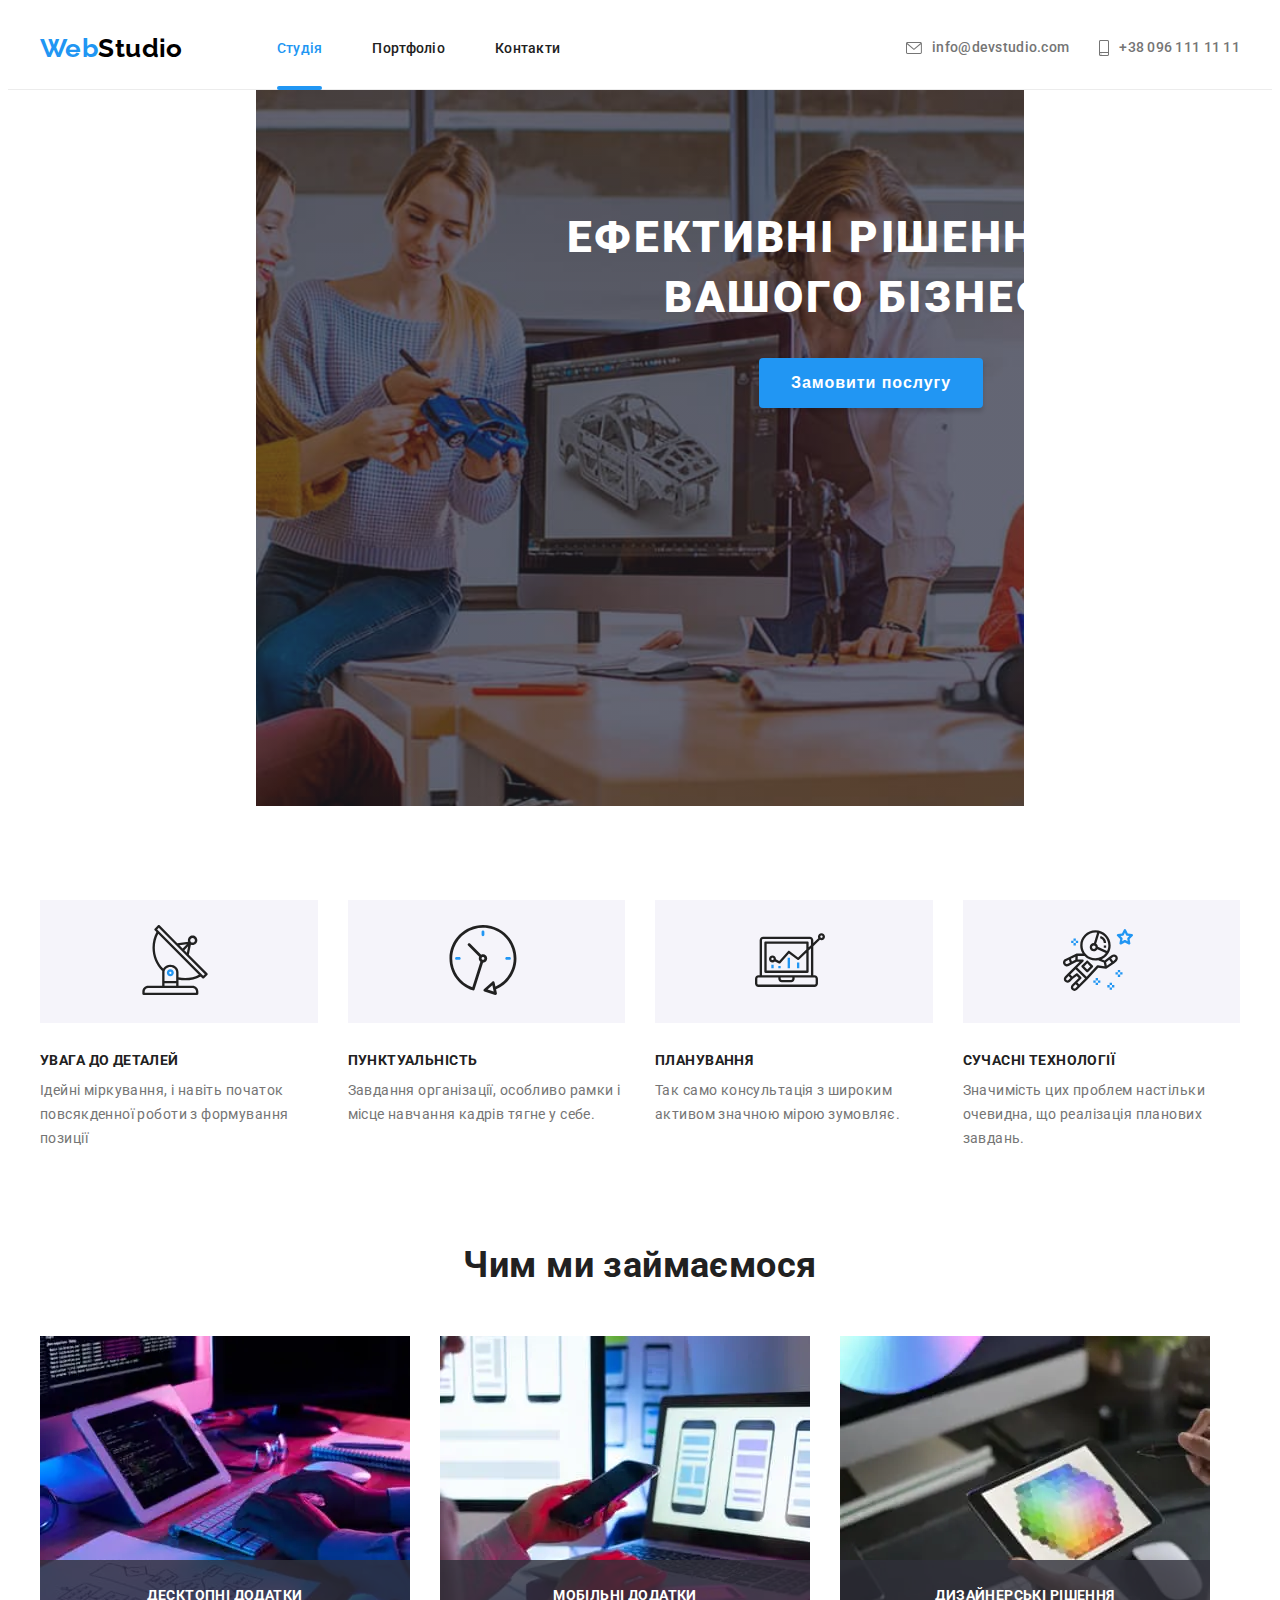
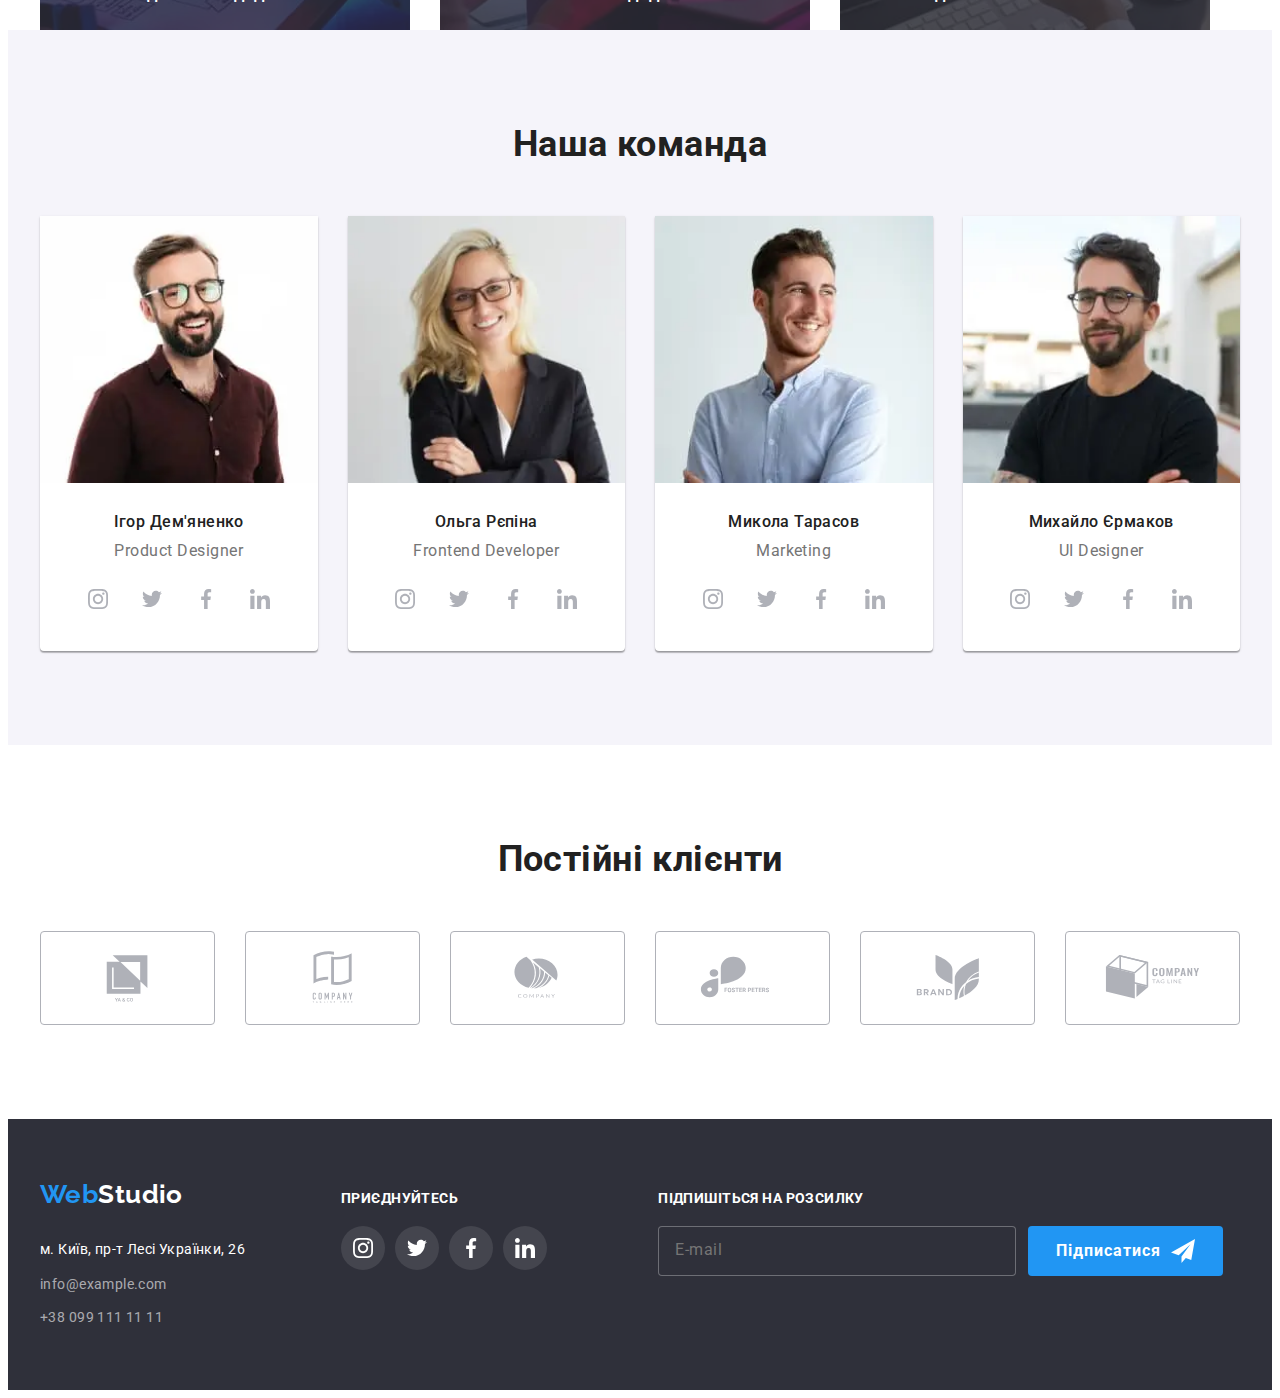
==== commit 1bff9fa0: "check-banner" ====
--- a/index.html
+++ b/index.html
@@ -221,6 +221,7 @@
                   <source
                     srcset="./images/coding.jpg 1x, ./images/coding-2x.jpg 2x"
                     media="(min-width: 1200px)"
+                    type="image/jpeg"
                   />
                   <source
                     srcset="./images/coding.webp 1x, ./images/coding-2x.webp 2x"
@@ -230,6 +231,7 @@
                   <source
                     srcset="./images/coding.jpg 1x, ./images/coding-2x.jpg 2x"
                     media="(min-width: 768px)"
+                    type="image/jpeg"
                   />
                   <source
                     srcset="./images/coding.webp 1x, ./images/coding-2x.webp 2x"
@@ -239,6 +241,7 @@
                   <source
                     srcset="./images/coding.jpg 1x, ./images/coding-2x.jpg 2x"
                     media="(max-width: 767px)"
+                    type="image/jpeg"
                   />
 
                   <img
@@ -268,6 +271,7 @@
                   <source
                     srcset="./images/mob-dev.jpg 1x, ./images/mob-dev-2x.jpg 2x"
                     media="(min-width: 1200px)"
+                    type="image/jpeg"
                   />
                   <source
                     srcset="
@@ -280,6 +284,7 @@
                   <source
                     srcset="./images/mob-dev.jpg 1x, ./images/mob-dev-2x.jpg 2x"
                     media="(min-width: 768px)"
+                    type="image/jpeg"
                   />
                   <source
                     srcset="
@@ -292,6 +297,7 @@
                   <source
                     srcset="./images/mob-dev.jpg 1x, ./images/mob-dev-2x.jpg 2x"
                     media="(max-width: 767px)"
+                    type="image/jpeg"
                   />
 
                   <img
@@ -323,6 +329,7 @@
                       ./images/design-dev-2x.jpg 2x
                     "
                     media="(min-width: 1200px)"
+                    type="image/jpeg"
                   />
                   <source
                     srcset="
@@ -338,6 +345,7 @@
                       ./images/design-dev-2x.jpg 2x
                     "
                     media="(min-width: 768px)"
+                    type="image/jpeg"
                   />
                   <source
                     srcset="
@@ -353,6 +361,7 @@
                       ./images/design-dev-2x.jpg 2x
                     "
                     media="(max-width: 767px)"
+                    type="image/jpeg"
                   />
                   <img
                     src="./images/design-dev.jpg"
@@ -393,6 +402,7 @@
                     ./images/igor-demyanenko-2x.jpg 2x
                   "
                   media="(min-width: 1200px)"
+                  type="image/jpeg"
                 />
                 <source
                   srcset="
@@ -408,6 +418,7 @@
                     ./images/igor-demyanenko-2x.jpg 2x
                   "
                   media="(min-width: 768px)"
+                  type="image/jpeg"
                 />
                 <source
                   srcset="
@@ -423,6 +434,7 @@
                     ./images/igor-demyanenko-2x.jpg 2x
                   "
                   media="(max-width: 767px)"
+                  type="image/jpeg"
                 />
 
                 <img
@@ -484,6 +496,7 @@
                     ./images/olga-repina-2x.jpg 2x
                   "
                   media="(min-width: 1200px)"
+                  type="image/jpeg"
                 />
                 <source
                   srcset="
@@ -499,6 +512,7 @@
                     ./images/olga-repina-2x.jpg 2x
                   "
                   media="(min-width: 768px)"
+                  type="image/jpeg"
                 />
                 <source
                   srcset="
@@ -514,6 +528,7 @@
                     ./images/olga-repina-2x.jpg 2x
                   "
                   media="(max-width: 767px)"
+                  type="image/jpeg"
                 />
 
                 <img
@@ -575,6 +590,7 @@
                     ./images/mikola-tarasov-2x.jpg 2x
                   "
                   media="(min-width: 1200px)"
+                  type="image/jpeg"
                 />
                 <source
                   srcset="
@@ -590,6 +606,7 @@
                     ./images/mikola-tarasov-2x.jpg 2x
                   "
                   media="(min-width: 768px)"
+                  type="image/jpeg"
                 />
                 <source
                   srcset="
@@ -605,6 +622,7 @@
                     ./images/mikola-tarasov-2x.jpg 2x
                   "
                   media="(max-width: 767px)"
+                  type="image/jpeg"
                 />
                 <img
                   src="./images/mikola-tarasov.jpg"
@@ -665,6 +683,7 @@
                     ./images/mihailo-ermakov-2x.jpg 2x
                   "
                   media="(min-width: 1200px)"
+                  type="image/jpeg"
                 />
                 <source
                   srcset="
@@ -680,6 +699,7 @@
                     ./images/mihailo-ermakov-2x.jpg 2x
                   "
                   media="(min-width: 768px)"
+                  type="image/jpeg"
                 />
                 <source
                   srcset="
@@ -695,6 +715,7 @@
                     ./images/mihailo-ermakov-2x.jpg 2x
                   "
                   media="(max-width: 767px)"
+                  type="image/jpeg"
                 />
                 <img
                   src="./images/mihailo-ermakov.jpg"
--- a/css/main.min.css
+++ b/css/main.min.css
@@ -1 +1 @@
-:root{--hover-color: #2196f3;--h2-h3-color: #212121;--text-color: #757575;--icon-logo-color: #afb1b8;--bg-color-black: #2f303a;--logo-color-black: #000000;--white-color: #ffffff;--background-button-color: #f5f4fa;--adress-a-color: rgba(255, 255, 255, 0.6)}.container{padding-left:15px;padding-right:15px;margin-left:auto;margin-right:auto}@media screen and (max-width: 479px){.container{width:320px}}@media screen and (min-width: 480px){.container{width:480px}}@media screen and (min-width: 768px){.container{width:768px}}@media screen and (min-width: 1200px){.container{width:1200px}}body{font-family:"Roboto",sans-serif;letter-spacing:.03em;font-size:14px;color:var(--text-color)}.visually-hidden{position:absolute;white-space:nowrap;width:1px;height:1px;overflow:hidden;border:0;padding:0;clip:rect(0 0 0 0);-webkit-clip-path:inset(100%);clip-path:inset(100%);margin:-1px}h1,h2,h3,p{margin-top:0;margin-bottom:0}ul,ol{margin-top:0;margin-bottom:0;padding-left:0}img{display:block}.list{list-style:none}.link{text-decoration:none}.navigation__item{font-weight:500;font-size:14px;line-height:1.14;letter-spacing:.02em;color:var(--h2-h3-color);text-decoration:none;-webkit-transition:color 250ms cubic-bezier(0.4, 0, 0.2, 1);transition:color 250ms cubic-bezier(0.4, 0, 0.2, 1)}.navigation__item-active{font-weight:500;font-size:14px;line-height:1.14;letter-spacing:.02em;color:var(--hover-color);text-decoration:none}.navigation__item-active::after{content:" ";position:absolute;width:100%;height:4px;border-radius:2px;background-color:#2196f3;left:0px}@media screen and (min-width: 768px){.navigation__item-active::after{top:52px}}@media screen and (min-width: 1200px){.navigation__item-active::after{top:46px}}.hover a:hover,.hover a:focus{color:var(--hover-color);fill:currentColor}.icon-envelope{margin-right:10px;fill:currentColor}.icon-envelope:hover,.icon-envelope:focus{color:var(--hover-color);fill:currentColor}.icon-smartphone{margin-right:10px;fill:currentColor}.icon-smartphone:hover,.icon-smartphone:focus{color:var(--hover-color);fill:currentColor}@media screen and (max-width: 767px){.header{position:relative;padding-top:16px;padding-bottom:16px;border-bottom:1px solid #ececec}}@media screen and (min-width: 768px){.header{position:relative;padding-top:26px;padding-bottom:26px;border-bottom:1px solid #ececec}}@media screen and (min-width: 1200px){.header{position:relative;padding-top:25px;padding-bottom:25px;border-bottom:1px solid #ececec}}.header-container{display:-webkit-box;display:-ms-flexbox;display:flex;-webkit-box-pack:justify;-ms-flex-pack:justify;justify-content:space-between}@media screen and (max-width: 767px){.header-container{-webkit-box-align:end;-ms-flex-align:end;align-items:flex-end}}@media screen and (min-width: 768px){.navigation{display:-webkit-box;display:-ms-flexbox;display:flex}}.navigation__list{display:-webkit-box;display:-ms-flexbox;display:flex;-webkit-box-align:center;-ms-flex-align:center;align-items:center}@media screen and (max-width: 767px){.navigation__list{display:none}}@media screen and (max-width: 767px){.mobile-menu-btn{border:none;background-color:rgba(0,0,0,0);padding:0;line-height:0;cursor:pointer}}@media screen and (min-width: 768px){.mobile-menu-btn{display:none}}@media screen and (max-width: 767px){.mobile-menu{position:fixed;top:0;left:0;width:100%;height:100vh;overflow:auto;background-color:var(--white-color);opacity:0;visibility:hidden;z-index:9;pointer-events:none;-webkit-transition:opacity 250ms cubic-bezier(0.4, 0, 0.2, 1),visibility 250ms cubic-bezier(0.4, 0, 0.2, 1);transition:opacity 250ms cubic-bezier(0.4, 0, 0.2, 1),visibility 250ms cubic-bezier(0.4, 0, 0.2, 1)}}@media screen and (max-width: 767px){.mobile-menu.is-open{opacity:1;visibility:visible;pointer-events:auto}}@media screen and (max-width: 767px){.mobile-menu__close-btn{position:absolute;top:21px;right:25px;background-color:rgba(0,0,0,0);border:none;padding:0;line-height:0;cursor:pointer;-webkit-transition:fill 250ms cubic-bezier(0.4, 0, 0.2, 1);transition:fill 250ms cubic-bezier(0.4, 0, 0.2, 1)}.mobile-menu__close-btn:focus,.mobile-menu__close-btn:hover{fill:var(--hover-color)}}@media screen and (max-width: 767px){.mobile-menu__container{position:relative;padding-top:48px;padding-bottom:48px;width:100%;height:100vh}}@media screen and (min-width: 768px){.mobile-menu__container{display:none}}.mobile-menu__page__indent{margin-left:40px}@media screen and (max-width: 767px){.mobile-menu__page__indent li:nth-child(-n+2){margin-bottom:36px}}@media screen and (max-width: 767px){.mobile-menu__page__indent li:nth-child(3){margin-bottom:302px}}@media screen and (max-width: 767px){.mobile-menu__page__link{font-family:"Roboto",sans-serif;font-weight:500;font-size:40px;line-height:47px;letter-spacing:.02em;color:var(--h2-h3-color);-webkit-transition:color 250ms cubic-bezier(0.4, 0, 0.2, 1);transition:color 250ms cubic-bezier(0.4, 0, 0.2, 1)}.mobile-menu__page__link:hover,.mobile-menu__page__link:focus{color:var(--hover-color);outline:none}}.mobile-menu__contact__indent{margin-left:40px;margin-bottom:64px}@media screen and (max-width: 479px){.mobile-menu__contact__indent{margin-left:20px}}@media screen and (max-width: 767px){.mobile-menu__contact__indent li:nth-child(1){margin-bottom:32px}}.mobile-menu__contact__number{font-family:"Roboto",sans-serif;font-weight:500;line-height:40px;letter-spacing:.02em;color:var(--hover-color)}@media screen and (max-width: 479px){.mobile-menu__contact__number{font-size:28px}}@media screen and (min-width: 480px){.mobile-menu__contact__number{font-size:34px}}.mobile-menu__contact__mail{font-family:"Roboto",sans-serif;font-weight:500;line-height:28px;letter-spacing:.02em;color:var(--text-color)}@media screen and (max-width: 479px){.mobile-menu__contact__mail{font-size:18px}}@media screen and (min-width: 480px){.mobile-menu__contact__mail{font-size:24px}}.mobile-menu__social-btn{display:-webkit-box;display:-ms-flexbox;display:flex;position:absolute;bottom:48px}@media screen and (max-width: 479px){.mobile-menu__social-btn{margin-left:10px}}@media screen and (min-width: 480px){.mobile-menu__social-btn{margin-left:40px}}@media screen and (max-width: 767px){.mobile-menu__social-btn__border{border-right:1px solid rgba(33,33,33,.2);padding-right:10px}.mobile-menu__social-btn__border:not(:first-child){padding-left:10px}.mobile-menu__social-btn__border:last-child{border:none;padding-right:0}}@media screen and (max-width: 479px){.mobile-menu__social-btn__link{font-family:"Roboto",sans-serif;font-weight:500;font-size:13px;line-height:22px;letter-spacing:.02em;color:var(--hover-color)}}@media screen and (min-width: 480px){.mobile-menu__social-btn__link{font-family:"Roboto",sans-serif;font-weight:500;font-size:18px;line-height:22px;letter-spacing:.02em;color:var(--hover-color)}}@media screen and (min-width: 768px){.navigation__menu{margin-right:50px;position:relative}}@media screen and (min-width: 1200px){.navigation__menu:not(:last-child){margin-right:50px}}@media screen and (max-width: 767px){.navigation__contact{display:none}}@media screen and (min-width: 1200px){.navigation__contact{display:-webkit-box;display:-ms-flexbox;display:flex;-webkit-box-align:center;-ms-flex-align:center;align-items:center}}.navigation__contact-wrap{display:-webkit-box;display:-ms-flexbox;display:flex}@media screen and (min-width: 768px){.navigation__contact-wrap{-webkit-box-orient:vertical;-webkit-box-direction:normal;-ms-flex-direction:column;flex-direction:column;-webkit-box-align:start;-ms-flex-align:start;align-items:flex-start}}@media screen and (min-width: 1200px){.navigation__contact-wrap{-webkit-box-orient:horizontal;-webkit-box-direction:normal;-ms-flex-direction:row;flex-direction:row}}.navigation__mail{display:-webkit-box;display:-ms-flexbox;display:flex;font-weight:500;letter-spacing:.02em;color:var(--text-color);text-decoration:none;-webkit-box-align:center;-ms-flex-align:center;align-items:center;-webkit-box-pack:center;-ms-flex-pack:center;justify-content:center;-webkit-transition:colorcubic-bezier(0.4, 0, 0.2, 1);transition:colorcubic-bezier(0.4, 0, 0.2, 1)}@media screen and (min-width: 768px){.navigation__mail{font-size:12px;line-height:.85;margin-bottom:10px}}@media screen and (min-width: 1200px){.navigation__mail{font-size:14px;line-height:1.14;margin-right:30px;margin-bottom:0px;margin-top:auto}}.navigation__telephone{display:-webkit-box;display:-ms-flexbox;display:flex;font-weight:500;letter-spacing:.02em;color:var(--text-color);text-decoration:none;-webkit-box-align:center;-ms-flex-align:center;align-items:center;-webkit-box-pack:center;-ms-flex-pack:center;justify-content:center;-webkit-transition:colorcubic-bezier(0.4, 0, 0.2, 1);transition:colorcubic-bezier(0.4, 0, 0.2, 1)}@media screen and (min-width: 768px){.navigation__telephone{font-size:12px;line-height:.85}}@media screen and (min-width: 1200px){.navigation__telephone{font-size:14px;line-height:1.14}}@media screen and (max-width: 479px){.logo__header{margin-right:88px;margin-bottom:10px}}@media screen and (min-width: 480px){.logo__header{margin-right:88px}}@media screen and (min-width: 1200px){.logo__header{margin-right:94px}}.logo__text-dark{font-family:"Raleway",sans-serif;font-style:normal;font-weight:700;color:var(--logo-color-black)}@media screen and (max-width: 1199px){.logo__text-dark{font-size:24px;line-height:.85}}@media screen and (min-width: 1200px){.logo__text-dark{font-size:26px;line-height:1.19}}.logo__text-blue{font-family:"Raleway",sans-serif;font-style:normal;font-weight:700;color:var(--hover-color)}@media screen and (max-width: 1199px){.logo__text-blue{font-size:24px;line-height:.85}}@media screen and (min-width: 1200px){.logo__text-blue{font-size:26px;line-height:1.19}}.banner{width:1600px;height:600px;padding:200px 0;margin:auto;background:var(--bg-color-black);background-image:radial-gradient(rgba(47, 48, 58, 0.4), rgba(47, 48, 58, 0.4)),url(../images/hero.jpg);background-repeat:no-repeat;background-position:center;background-size:cover}@media screen and (max-width: 479px){.banner{width:320px;height:240px;padding-top:118px;padding-bottom:198px}}@media screen and (min-width: 480px){.banner{width:480px;height:400px;padding-top:118px;padding-bottom:198px}}@media screen and (min-width: 768px){.banner{width:768px;padding-top:118px;padding-bottom:198px}}@media screen and (min-width: 1200px){.banner{width:100%;height:100%}}@media(min-device-pixel-ratio: 2),(-webkit-min-device-pixel-ratio: 2),(min-resolution: 192dpi),(min-resolution: 2dppx){.banner{background-image:url(../images/hero-2x.jpg)}}.banner h1{margin-left:auto;margin-right:auto;font-weight:900;line-height:1.36;text-align:center;letter-spacing:.06em;text-transform:uppercase;color:var(--white-color)}@media screen and (max-width: 479px){.banner h1{width:240px;font-size:16px}}@media screen and (min-width: 480px){.banner h1{width:360px;font-size:26px}}@media screen and (min-width: 768px){.banner h1{width:360px}}@media screen and (min-width: 1200px){.banner h1{width:696px;font-size:44px}}.banner button{font-weight:700;line-height:1.87;display:-webkit-box;display:-ms-flexbox;display:flex;-webkit-box-align:center;-ms-flex-align:center;align-items:center;text-align:center;letter-spacing:.06em;color:var(--white-color);margin-top:40px;margin-left:auto;margin-right:auto;background:var(--hover-color);-webkit-box-shadow:0px 4px 4px rgba(0,0,0,.15);box-shadow:0px 4px 4px rgba(0,0,0,.15);border-radius:4px;border:none;cursor:pointer;-webkit-transition:background-color 250ms cubic-bezier(0.4, 0, 0.2, 1);transition:background-color 250ms cubic-bezier(0.4, 0, 0.2, 1)}.banner button:hover,.banner button:focus{background-color:#188ce8}@media screen and (max-width: 479px){.banner button{font-size:14px;padding:6px 24px 6px 24px;margin-top:30px}}@media screen and (min-width: 480px){.banner button{font-size:16px;padding:10px 24px 10px 24px;margin-top:30px}}@media screen and (min-width: 1200px){.banner button{padding:10px 32px 10px 32px}}@media screen and (max-width: 1199px){.benefits__content{padding:60px 0}}@media screen and (min-width: 1200px){.benefits__content{padding:94px 0}}.benefits__content h3{font-weight:700;font-size:14px;line-height:1.14;text-transform:uppercase;color:var(--h2-h3-color);margin-bottom:10px}@media screen and (max-width: 767px){.benefits__content h3{text-align:center}}@media screen and (min-width: 768px){.benefits__content h3{text-align:start}}.benefits__content p{font-weight:400;line-height:1.71;letter-spacing:.03em;color:var(--text-color);word-wrap:break-word}@media screen and (max-width: 479px){.benefits__content p{font-size:12px}}@media screen and (min-width: 480px){.benefits__content p{font-size:14px}}@media screen and (min-width: 768px){.benefits__content p{padding-bottom:0px}}.benefits__wrapper{display:-webkit-box;display:-ms-flexbox;display:flex;gap:30px}.benefits__wrapper:not(:last-child){padding-right:30px}@media screen and (max-width: 767px){.benefits__wrapper{display:block}}@media screen and (min-width: 768px){.benefits__wrapper{display:-webkit-box;display:-ms-flexbox;display:flex;-ms-flex-wrap:wrap;flex-wrap:wrap;gap:30px}}@media screen and (min-width: 1200px){.benefits__wrapper{-ms-flex-wrap:nowrap;flex-wrap:nowrap}}@media screen and (max-width: 767px){.benefit__content-indent:not(:last-child){padding-bottom:30px}}@media screen and (min-width: 768px){.benefit__content-indent{-ms-flex-preferred-size:calc((100% - 30px)/2);flex-basis:calc((100% - 30px)/2)}}@media screen and (min-width: 1200px){.benefit__content-indent{-ms-flex-preferred-size:calc((100% - 90px)/4);flex-basis:calc((100% - 90px)/4)}}.benefit__icon-border{background-color:#f5f4fa}.benefit__icon-border:not(:last-child){margin-bottom:30px}@media screen and (max-width: 767px){.benefit__icon-border{text-align:center;padding:25px 100px}}@media screen and (min-width: 768px){.benefit__icon-border{padding:25px 142px}}@media screen and (min-width: 1200px){.benefit__icon-border{padding:25px 100px}}.experience__content h2{font-weight:700;font-size:36px;line-height:1.16;text-align:center;color:var(--h2-h3-color);margin-bottom:50px}@media screen and (max-width: 1199px){.experience__content{display:none}}@media screen and (min-width: 1200px){.experience__content{display:contents}}.experience__content__img{display:-webkit-box;display:-ms-flexbox;display:flex;gap:30px}.experience__wrapper{position:relative}.experience__description{position:absolute;display:-webkit-box;display:-ms-flexbox;display:flex;-webkit-box-align:center;-ms-flex-align:center;align-items:center;-webkit-box-pack:center;-ms-flex-pack:center;justify-content:center;bottom:0px;width:370px;height:70px;background-color:rgba(47,48,58,.8)}.experience__description h3{font-family:"Roboto",sans-serif;font-weight:700;font-size:14px;line-height:16.41px;color:#fff;text-transform:uppercase}.our-command__content{background-color:#f5f4fa}@media screen and (max-width: 1199px){.our-command__content{padding:60px 0}}@media screen and (min-width: 1200px){.our-command__content{padding:94px 0}}.our-command__content h2{font-weight:700;line-height:1.16;text-align:center;color:var(--h2-h3-color)}@media screen and (max-width: 1199px){.our-command__content h2{font-size:28px;margin-bottom:30px}}@media screen and (min-width: 1200px){.our-command__content h2{font-size:36px;margin-bottom:50px}}.our-command__content h3{font-family:"Roboto",sans-serif;font-weight:500;font-size:16px;line-height:1.18;text-align:center;color:var(--h2-h3-color);margin-bottom:10px}.our-command__content p{font-family:"Roboto",sans-serif;font-weight:400;font-size:16px;line-height:1.18;letter-spacing:.03em;text-align:center;color:var(--text-color)}.our-command__indent{display:-webkit-box;display:-ms-flexbox;display:flex;gap:30px}@media screen and (max-width: 767px){.our-command__indent{-webkit-box-orient:vertical;-webkit-box-direction:normal;-ms-flex-direction:column;flex-direction:column}}@media screen and (min-width: 768px){.our-command__indent{-ms-flex-wrap:wrap;flex-wrap:wrap;-webkit-box-orient:horizontal;-webkit-box-direction:normal;-ms-flex-direction:row;flex-direction:row}}.our-command__card{background-color:#fff;border-bottom-left-radius:4px;border-bottom-right-radius:4px;-webkit-box-shadow:0px 2px 1px rgba(0,0,0,.2),0px 1px 1px rgba(0,0,0,.14),0px 1px 3px rgba(0,0,0,.12);box-shadow:0px 2px 1px rgba(0,0,0,.2),0px 1px 1px rgba(0,0,0,.14),0px 1px 3px rgba(0,0,0,.12)}.our-command__card img{width:100%}@media screen and (min-width: 768px){.our-command__card{width:354px;-ms-flex-preferred-size:calc((100% - 30px)/2);flex-basis:calc((100% - 30px)/2)}}@media screen and (min-width: 1200px){.our-command__card{-ms-flex-preferred-size:calc((100% - 90px)/4);flex-basis:calc((100% - 90px)/4)}}@media screen and (max-width: 1199px){.our-command__card-indent{display:block;-webkit-box-align:center;-ms-flex-align:center;align-items:center;padding-top:30px;padding-bottom:24px}}@media screen and (min-width: 1200px){.our-command__card-indent{padding:30px 32px}}.our-command__icon-wrapper{display:-webkit-box;display:-ms-flexbox;display:flex;-webkit-box-pack:center;-ms-flex-pack:center;justify-content:center;margin-top:16px;gap:10px}.our-command__icon-link{display:-webkit-box;display:-ms-flexbox;display:flex;-webkit-box-align:center;-ms-flex-align:center;align-items:center;-webkit-box-pack:center;-ms-flex-pack:center;justify-content:center;width:44px;height:44px;border-radius:50%;-webkit-transition:background-color 250ms cubic-bezier(0.4, 0, 0.2, 1);transition:background-color 250ms cubic-bezier(0.4, 0, 0.2, 1)}.our-command__icon-link:hover,.our-command__icon-link:focus{background-color:var(--hover-color)}.our-command__icon-link:hover .our-command__icon,.our-command__icon-link:focus .our-command__icon{fill:#fff}.our-command__icon{fill:var(--icon-logo-color);-webkit-transition:fill 250ms cubic-bezier(0.4, 0, 0.2, 1);transition:fill 250ms cubic-bezier(0.4, 0, 0.2, 1)}@media screen and (max-width: 1199px){.our-client__content{padding:60px 0}}@media screen and (min-width: 1200px){.our-client__content{padding:94px 0}}.our-client__content h2{font-weight:700;line-height:1.16;text-align:center;color:var(--h2-h3-color)}@media screen and (max-width: 1199px){.our-client__content h2{font-size:28px;margin-bottom:30px}}@media screen and (min-width: 1200px){.our-client__content h2{font-size:36px;margin-bottom:50px}}.our-client__logo-wrapper{display:-webkit-box;display:-ms-flexbox;display:flex;-webkit-box-align:center;-ms-flex-align:center;align-items:center;-webkit-box-pack:center;-ms-flex-pack:center;justify-content:center;-ms-flex-negative:1;flex-shrink:1;gap:30px}@media screen and (max-width: 1199px){.our-client__logo-wrapper{-ms-flex-wrap:wrap;flex-wrap:wrap}}@media screen and (min-width: 1200px){.our-client__logo-wrapper{-ms-flex-wrap:nowrap;flex-wrap:nowrap}}.client-logo__icon{fill:var(--icon-logo-color);-webkit-transition:fill 250ms cubic-bezier(0.4, 0, 0.2, 1);transition:fill 250ms cubic-bezier(0.4, 0, 0.2, 1)}@media screen and (max-width: 479px){.client-logo__icon{width:96px;height:50px}}@media screen and (min-width: 480px){.client-logo__icon{width:106px;height:60px}}@media screen and (max-width: 767px){.client-logo__indent{-webkit-box-sizing:border-box;box-sizing:border-box;width:450px;-ms-flex-preferred-size:calc((100% - 30px)/2);flex-basis:calc((100% - 30px)/2)}}@media screen and (min-width: 768px){.client-logo__indent{-ms-flex-preferred-size:calc((100% - 60px)/3);flex-basis:calc((100% - 60px)/3)}}.client-logo__link{display:-webkit-box;display:-ms-flexbox;display:flex;-webkit-box-sizing:border-box;box-sizing:border-box;border:1px solid var(--icon-logo-color);border-radius:4px;-webkit-box-align:center;-ms-flex-align:center;align-items:center;-webkit-box-pack:center;-ms-flex-pack:center;justify-content:center;-webkit-transition:border-color 250ms cubic-bezier(0.4, 0, 0.2, 1);transition:border-color 250ms cubic-bezier(0.4, 0, 0.2, 1)}@media screen and (max-width: 479px){.client-logo__link{padding:10px 14px}}@media screen and (min-width: 480px){.client-logo__link{padding:16px}}@media screen and (min-width: 1200px){.client-logo__link{padding:16px 32px}}.client-logo__link:hover,.client-logo__link:focus{border-color:var(--hover-color)}.client-logo__link:hover .client-logo__icon,.client-logo__link:focus .client-logo__icon{fill:var(--hover-color)}.modal__close-btn{position:absolute;top:8px;right:8px;display:-webkit-box;display:-ms-flexbox;display:flex;-webkit-box-pack:center;-ms-flex-pack:center;justify-content:center;-webkit-box-align:center;-ms-flex-align:center;align-items:center;width:30px;height:30px;border-radius:50%;border:1px solid rgba(0,0,0,.1);background-color:rgba(0,0,0,0);padding:0px;cursor:pointer;-webkit-transition:fill 250ms cubic-bezier(0.4, 0, 0.2, 1);transition:fill 250ms cubic-bezier(0.4, 0, 0.2, 1)}.modal__close-btn:focus,.modal__close-btn:hover{fill:var(--hover-color)}.modal{position:absolute;height:609px;left:50%;top:40%;border-radius:4px;background-color:#fff;-webkit-transform:translate(-50%, -50%);transform:translate(-50%, -50%);opacity:1;-webkit-box-shadow:0px 1px 3px rgba(0,0,0,.12),0px 1px 1px rgba(0,0,0,.14),0px 2px 1px rgba(0,0,0,.2);box-shadow:0px 1px 3px rgba(0,0,0,.12),0px 1px 1px rgba(0,0,0,.14),0px 2px 1px rgba(0,0,0,.2);-webkit-transition:1250ms cubic-bezier(0.4, 0, 0.2, 1),-webkit-transform 1250ms cubic-bezier(0.4, 0, 0.2, 1);transition:1250ms cubic-bezier(0.4, 0, 0.2, 1),-webkit-transform 1250ms cubic-bezier(0.4, 0, 0.2, 1);transition:transform 1250ms cubic-bezier(0.4, 0, 0.2, 1),1250ms cubic-bezier(0.4, 0, 0.2, 1);transition:transform 1250ms cubic-bezier(0.4, 0, 0.2, 1),1250ms cubic-bezier(0.4, 0, 0.2, 1),-webkit-transform 1250ms cubic-bezier(0.4, 0, 0.2, 1);padding:40px}@media screen and (max-width: 479px){.modal{width:305px;padding:15px}}@media screen and (min-width: 480px){.modal{width:450px}}@media screen and (min-width: 768px){.modal{top:53%}}@media screen and (min-width: 1200px){.modal{width:528px;height:581px;top:50%}}.modal__header{display:block;font-family:"Roboto",sans-serif;font-weight:700;font-size:20px;line-height:23px;color:#212121;text-align:center;margin-bottom:12px}@media screen and (max-width: 479px){.modal__header{font-size:18px;margin-top:20px}}.modal-form__field{display:block;margin-bottom:10px}.modal-form__field:not(:last-child){margin-bottom:10px}.modal-form__field:nth-child(4){margin-bottom:20px}.modal-form__input{width:100%;height:40px;border-radius:4px;border:1px solid rgba(33,33,33,.2);margin-top:4px;padding-left:42px;cursor:pointer;-webkit-transition:border-color 250ms cubic-bezier(0.4, 0, 0.2, 1);transition:border-color 250ms cubic-bezier(0.4, 0, 0.2, 1)}.modal-form__input:focus{border-color:var(--hover-color);outline:none}.modal-form__input:focus+.modal-form__icon{fill:var(--hover-color);outline:none}.modal-form__icon{position:absolute;display:block;top:50%;left:12px;-webkit-transform:translateY(-50%);transform:translateY(-50%);fill:#212121;-webkit-transition:fill 250ms cubic-bezier(0.4, 0, 0.2, 1);transition:fill 250ms cubic-bezier(0.4, 0, 0.2, 1)}.modal-form__message{width:100%;height:120px;border-radius:4px;border:1px solid rgba(33,33,33,.2);margin-top:4px;padding:12px 16px;resize:none;-webkit-transition:border-color 250ms cubic-bezier(0.4, 0, 0.2, 1);transition:border-color 250ms cubic-bezier(0.4, 0, 0.2, 1);display:block}.modal-form__message:focus{border-color:var(--hover-color);outline:none}.modal-form__message::-webkit-input-placeholder{color:rgba(117,117,117,.5);font-family:"Roboto",sans-serif;font-weight:400;font-size:12px;line-height:14px}.modal-form__message::-moz-placeholder{color:rgba(117,117,117,.5);font-family:"Roboto",sans-serif;font-weight:400;font-size:12px;line-height:14px}.modal-form__message:-ms-input-placeholder{color:rgba(117,117,117,.5);font-family:"Roboto",sans-serif;font-weight:400;font-size:12px;line-height:14px}.modal-form__message::-ms-input-placeholder{color:rgba(117,117,117,.5);font-family:"Roboto",sans-serif;font-weight:400;font-size:12px;line-height:14px}.modal-form__message::placeholder{color:rgba(117,117,117,.5);font-family:"Roboto",sans-serif;font-weight:400;font-size:12px;line-height:14px}.modal-form__title-comment,.modal-form__title-name,.modal-form__title-phone,.modal-form__title-email{color:var(--text-color);font-family:"Roboto",sans-serif;font-weight:400;font-size:12px;line-height:14px;letter-spacing:.01em;display:block}.modal-form__input-wrapper{position:relative;display:block}.checkbox-icon-border{display:-webkit-box;display:-ms-flexbox;display:flex;-webkit-box-align:center;-ms-flex-align:center;align-items:center;justify-items:center;left:0px;bottom:0px;cursor:pointer;margin-right:10px;border:1px solid #212121;border-radius:2px;background-color:#fff}@media screen and (max-width: 479px){.checkbox-icon-border{position:absolute;left:15px;bottom:120px}}.checkbox-icon{visibility:hidden}.modal-form__checkbox:checked+.modal-form__checkbox-label .checkbox-icon{visibility:visible;background-color:var(--hover-color);border:none}.modal-form__checkbox:checked+.modal-form__checkbox-label .checkbox-icon-border{border-color:#2196f3}.modal-form__checkbox:focus+.modal-form__checkbox-label .checkbox-icon-border{outline:1px solid var(--hover-color)}.modal-form__checkbox-label{display:-webkit-box;display:-ms-flexbox;display:flex;-webkit-box-align:center;-ms-flex-align:center;align-items:center;-webkit-box-pack:center;-ms-flex-pack:center;justify-content:center;font-family:"Roboto",sans-serif;font-weight:400;line-height:24px;letter-spacing:.03em;color:var(--text-color)}.modal-form__checkbox-label a{color:var(--hover-color)}@media screen and (max-width: 479px){.modal-form__checkbox-label{-webkit-box-orient:vertical;-webkit-box-direction:normal;-ms-flex-direction:column;flex-direction:column;font-size:12px;margin-left:30px;-webkit-box-align:start;-ms-flex-align:start;align-items:flex-start}}@media screen and (min-width: 480px){.modal-form__checkbox-label{font-size:12px}}@media screen and (min-width: 1200px){.modal-form__checkbox-label{font-size:14px}}.modal-form__submit-btn{display:block;margin-top:30px;margin-left:auto;margin-right:auto;background-color:#188ce8;padding:10px 52px;border-radius:4px;border:none;color:#fff;font-family:"Roboto",sans-serif;font-weight:700;font-size:16px;line-height:30px;letter-spacing:.06em;text-align:center;cursor:pointer;-webkit-transition:-webkit-box-shadow 250ms cubic-bezier(0.4, 0, 0.2, 1);transition:-webkit-box-shadow 250ms cubic-bezier(0.4, 0, 0.2, 1);transition:box-shadow 250ms cubic-bezier(0.4, 0, 0.2, 1);transition:box-shadow 250ms cubic-bezier(0.4, 0, 0.2, 1), -webkit-box-shadow 250ms cubic-bezier(0.4, 0, 0.2, 1)}.modal-form__submit-btn:focus,.modal-form__submit-btn:hover{-webkit-box-shadow:0px 4px 4px rgba(0,0,0,.15);box-shadow:0px 4px 4px rgba(0,0,0,.15);outline:none}.backdrop{position:fixed;top:0px;left:0px;width:100%;height:100%;background-color:rgba(0,0,0,.2);-webkit-transition:opacity 250ms cubic-bezier(0.4, 0, 0.2, 1),visibility 250ms cubic-bezier(0.4, 0, 0.2, 1);transition:opacity 250ms cubic-bezier(0.4, 0, 0.2, 1),visibility 250ms cubic-bezier(0.4, 0, 0.2, 1)}.backdrop.is-hidden{visibility:hidden;pointer-events:none}.backdrop.is-hidden .modal{-webkit-transform:translate(0%, -100%) scale(0.01);transform:translate(0%, -100%) scale(0.01);border-radius:50%}.btn-filter{display:-webkit-box;display:-ms-flexbox;display:flex;gap:8px;margin-bottom:50px;-webkit-box-pack:center;-ms-flex-pack:center;justify-content:center;margin-bottom:40px}@media screen and (min-width: 320px){.btn-filter{width:310px;-webkit-box-pack:start;-ms-flex-pack:start;justify-content:flex-start;-ms-flex-wrap:wrap;flex-wrap:wrap}}@media screen and (min-width: 480px){.btn-filter{width:350px;-webkit-box-pack:start;-ms-flex-pack:start;justify-content:flex-start;-ms-flex-wrap:wrap;flex-wrap:wrap}}@media screen and (min-width: 768px){.btn-filter{width:100%;-webkit-box-pack:center;-ms-flex-pack:center;justify-content:center;margin-bottom:30px;-ms-flex-wrap:nowrap;flex-wrap:nowrap}}.portfolio{padding:94px 0}@media screen and (max-width: 479px){.portfolio{padding:40px 0}}@media screen and (min-width: 480px){.portfolio{padding:60px 0}}.portfolio button{font-family:"Roboto",sans-serif;white-space:nowrap;font-weight:500;font-size:16px;line-height:1.62;color:var(--h2-h3-color);background:var(--background-button-color);border-radius:4px;padding:6px 22px;border:none;cursor:pointer;-webkit-transition:background-color 250ms cubic-bezier(0.4, 0, 0.2, 1),color 250ms cubic-bezier(0.4, 0, 0.2, 1),-webkit-box-shadow 250ms cubic-bezier(0.4, 0, 0.2, 1);transition:background-color 250ms cubic-bezier(0.4, 0, 0.2, 1),color 250ms cubic-bezier(0.4, 0, 0.2, 1),-webkit-box-shadow 250ms cubic-bezier(0.4, 0, 0.2, 1);transition:background-color 250ms cubic-bezier(0.4, 0, 0.2, 1),color 250ms cubic-bezier(0.4, 0, 0.2, 1),box-shadow 250ms cubic-bezier(0.4, 0, 0.2, 1);transition:background-color 250ms cubic-bezier(0.4, 0, 0.2, 1),color 250ms cubic-bezier(0.4, 0, 0.2, 1),box-shadow 250ms cubic-bezier(0.4, 0, 0.2, 1),-webkit-box-shadow 250ms cubic-bezier(0.4, 0, 0.2, 1)}.portfolio button:hover,.portfolio button:focus{background:var(--hover-color);-webkit-box-shadow:0px 3px 1px rgba(0,0,0,.1),0px 1px 2px rgba(0,0,0,.08),0px 2px 2px rgba(0,0,0,.12);box-shadow:0px 3px 1px rgba(0,0,0,.1),0px 1px 2px rgba(0,0,0,.08),0px 2px 2px rgba(0,0,0,.12);color:var(--white-color);outline:none}@media screen and (max-width: 479px){.portfolio button{padding:6px 18px}}.project__wrapper{display:-webkit-box;display:-ms-flexbox;display:flex;-ms-flex-wrap:wrap;flex-wrap:wrap;gap:30px}.project__wrapper:not(:last-child){margin-bottom:30px;margin-right:30px}@media screen and (min-width: 480px){.project__wrapper{margin-right:0}}.project__card-animation{overflow:hidden;position:relative}.project__description{padding:20px 24px 20px 24px;border:1px solid #eee;border-top:0;font-weight:400;font-size:16px;line-height:1.85;color:var(--text-color)}@media screen and (min-width: 480px){.project__description{width:450px}}@media screen and (min-width: 768px){.project__description{width:354px}}@media screen and (min-width: 1200px){.project__description{width:370px}}.project__description h2{font-weight:700;font-size:18px;line-height:2;letter-spacing:.06em;color:var(--h2-h3-color);margin-bottom:4px}.project__card-overlay{position:absolute;display:-webkit-box;display:-ms-flexbox;display:flex;justify-items:center;-webkit-box-align:center;-ms-flex-align:center;align-items:center;height:100%;bottom:0px;padding:63px 24px;background-color:rgba(33,150,243,.9);color:#fff;font-family:"Roboto",sans-serif;font-size:18px;font-weight:400;line-height:28px;letter-spacing:.03em;-webkit-transform:translateY(100%);transform:translateY(100%);-webkit-transition:550ms cubic-bezier(0.4, 0, 0.2, 1),-webkit-transform 250ms cubic-bezier(0.4, 0, 0.2, 1);transition:550ms cubic-bezier(0.4, 0, 0.2, 1),-webkit-transform 250ms cubic-bezier(0.4, 0, 0.2, 1);transition:transform 250ms cubic-bezier(0.4, 0, 0.2, 1),550ms cubic-bezier(0.4, 0, 0.2, 1);transition:transform 250ms cubic-bezier(0.4, 0, 0.2, 1),550ms cubic-bezier(0.4, 0, 0.2, 1),-webkit-transform 250ms cubic-bezier(0.4, 0, 0.2, 1)}@media screen and (max-width: 479px){.project__card-overlay{font-size:14px}}@media screen and (min-width: 768px){.project__description-large{height:146px}}@media screen and (min-width: 1200px){.project__description-large{height:110.59px}}.project__cards{-webkit-box-sizing:border-box;box-sizing:border-box;-ms-flex-preferred-size:calc((100% - 60px)/3);flex-basis:calc((100% - 60px)/3);position:relative;-webkit-transition:-webkit-box-shadow 250ms cubic-bezier(0.4, 0, 0.2, 1);transition:-webkit-box-shadow 250ms cubic-bezier(0.4, 0, 0.2, 1);transition:box-shadow 250ms cubic-bezier(0.4, 0, 0.2, 1);transition:box-shadow 250ms cubic-bezier(0.4, 0, 0.2, 1), -webkit-box-shadow 250ms cubic-bezier(0.4, 0, 0.2, 1)}@media screen and (max-width: 479px){.project__cards img{width:290px}}@media screen and (min-width: 480px){.project__cards img{width:100%}}@media screen and (min-width: 768px){.project__cards img{-ms-flex-preferred-size:calc((100% - 30px)/2);flex-basis:calc((100% - 30px)/2)}}@media screen and (max-width: 479px){.project__cards{width:290px}}@media screen and (min-width: 480px){.project__cards{width:450px}}@media screen and (min-width: 768px){.project__cards{width:354px}}.project__cards:hover,.project__cards:focus{-webkit-box-shadow:1px 4px 6px rgba(0,0,0,.16),0px 4px 4px rgba(0,0,0,.06),0px 1px 1px rgba(0,0,0,.12);box-shadow:1px 4px 6px rgba(0,0,0,.16),0px 4px 4px rgba(0,0,0,.06),0px 1px 1px rgba(0,0,0,.12)}.project__cards:hover .project__card-overlay,.project__cards:focus .project__card-overlay{-webkit-transform:translateY(0%);transform:translateY(0%)}footer{background:var(--bg-color-black);padding:60px 0px}footer a{text-decoration:none}.footer__wrapper{display:-webkit-box;display:-ms-flexbox;display:flex;-webkit-box-align:baseline;-ms-flex-align:baseline;align-items:baseline}@media screen and (max-width: 1199px){.footer__wrapper{-ms-flex-wrap:wrap;flex-wrap:wrap}}@media screen and (min-width: 1200px){.footer__wrapper{-ms-flex-wrap:nowrap;flex-wrap:nowrap}}@media screen and (max-width: 1199px){.footer__wrapper-adress{margin-left:auto;margin-right:auto;margin-bottom:60px;text-align:center}}address p{font-family:"Roboto",sans-serif;font-size:14px;font-style:normal;font-weight:400;line-height:1.71;color:var(--white-color);margin-bottom:12px}address a{font-family:"Roboto",sans-serif;font-size:14px;font-style:normal;font-weight:400;line-height:1.5;color:rgba(255,255,255,.6)}address li:not(:last-child){margin-bottom:12px}.footer__logo-wrapper{margin-bottom:28px}@media screen and (min-width: 480px){.footer__logo-wrapper{width:440px}}@media screen and (min-width: 1200px){.footer__logo-wrapper{width:207px}}.logo__text-white{font-family:"Raleway",sans-serif;font-weight:700;line-height:1.19;color:var(--white-color)}@media screen and (max-width: 1199px){.logo__text-white{font-size:24px}}@media screen and (min-width: 1200px){.logo__text-white{font-size:26px}}.footer-social__content{text-align:center}@media screen and (max-width: 767px){.footer-social__content{margin-left:auto;margin-right:auto}}@media screen and (min-width: 768px){.footer-social__content{margin-left:auto;margin-right:89px}}@media screen and (min-width: 1200px){.footer-social__content{margin:0px 94px;text-align:start}}.footer-social__content p{font-family:"Roboto",sans-serif;font-weight:700;font-size:14px;line-height:16px;color:#fff;text-transform:uppercase;margin-bottom:20px}.footer-social__icon-indent{display:-webkit-box;display:-ms-flexbox;display:flex;gap:10px}@media screen and (min-width: 480px){.footer-social__icon-indent{margin-bottom:60px}}.footer-social__icon{fill:#fff}.footer-social__link{display:-webkit-box;display:-ms-flexbox;display:flex;width:44px;height:44px;border-radius:50%;background-color:rgba(255,255,255,.1);-webkit-box-align:center;-ms-flex-align:center;align-items:center;-webkit-box-pack:center;-ms-flex-pack:center;justify-content:center;-webkit-transition:background-color 250ms cubic-bezier(0.4, 0, 0.2, 1);transition:background-color 250ms cubic-bezier(0.4, 0, 0.2, 1)}.footer-social__link:hover,.footer-social__link:focus{background-color:var(--hover-color)}.footer-mailing__content{margin-left:auto;margin-right:auto}@media screen and (max-width: 1199px){.footer-mailing__content{text-align:center}}.footer-mailing__content p{font-family:"Roboto",sans-serif;font-weight:700;font-size:14px;line-height:16px;color:#fff;text-transform:uppercase;margin-bottom:20px}@media screen and (max-width: 479px){.footer-mailing__content p{margin-top:20px}}@media screen and (max-width: 767px){.footer-mailing__form{display:-webkit-box;display:-ms-flexbox;display:flex;-ms-flex-wrap:wrap;flex-wrap:wrap}}@media screen and (min-width: 768px){.footer-mailing__form{display:block;text-align:center}}@media screen and (min-width: 1200px){.footer-mailing__form{display:-webkit-box;display:-ms-flexbox;display:flex;-ms-flex-wrap:nowrap;flex-wrap:nowrap}}.footer-mailing__input{height:50px;border-radius:4px;outline:none;background-color:var(--bg-color-black);border:1px solid rgba(255,255,255,.3);-webkit-transition:border-color 250ms cubic-bezier(0.4, 0, 0.2, 1);transition:border-color 250ms cubic-bezier(0.4, 0, 0.2, 1);padding-top:15px;padding-left:16px;padding-bottom:15px;padding-right:auto;cursor:pointer;color:#fff}@media screen and (max-width: 479px){.footer-mailing__input{-webkit-box-sizing:border-box;box-sizing:border-box;width:290px;margin-bottom:20px}}@media screen and (min-width: 480px){.footer-mailing__input{-webkit-box-sizing:border-box;box-sizing:border-box;width:450px;margin-bottom:20px}}@media screen and (min-width: 1200px){.footer-mailing__input{width:358px;margin-right:12px;margin-bottom:0}}.footer-mailing__input:focus{border-color:var(--hover-color);color:#fff}.footer-mailing__input::-webkit-input-placeholder{font-family:"Roboto",sans-serif;font-weight:400;font-size:16px;line-height:20px;letter-spacing:.03em;color:solid rgba(255,255,255,.6)}.footer-mailing__input::-moz-placeholder{font-family:"Roboto",sans-serif;font-weight:400;font-size:16px;line-height:20px;letter-spacing:.03em;color:solid rgba(255,255,255,.6)}.footer-mailing__input:-ms-input-placeholder{font-family:"Roboto",sans-serif;font-weight:400;font-size:16px;line-height:20px;letter-spacing:.03em;color:solid rgba(255,255,255,.6)}.footer-mailing__input::-ms-input-placeholder{font-family:"Roboto",sans-serif;font-weight:400;font-size:16px;line-height:20px;letter-spacing:.03em;color:solid rgba(255,255,255,.6)}.footer-mailing__input::placeholder{font-family:"Roboto",sans-serif;font-weight:400;font-size:16px;line-height:20px;letter-spacing:.03em;color:solid rgba(255,255,255,.6)}.footer-mailing__btn{display:-webkit-box;display:-ms-flexbox;display:flex;-webkit-box-align:center;-ms-flex-align:center;align-items:center;justify-items:center;background-color:var(--hover-color);border-radius:4px;border:none;color:#fff;font-family:"Roboto",sans-serif;font-weight:700;font-size:16px;line-height:30px;letter-spacing:.06em;text-align:center;-webkit-transition:-webkit-box-shadow 250ms cubic-bezier(0.4, 0, 0.2, 1);transition:-webkit-box-shadow 250ms cubic-bezier(0.4, 0, 0.2, 1);transition:box-shadow 250ms cubic-bezier(0.4, 0, 0.2, 1);transition:box-shadow 250ms cubic-bezier(0.4, 0, 0.2, 1), -webkit-box-shadow 250ms cubic-bezier(0.4, 0, 0.2, 1)}@media screen and (max-width: 479px){.footer-mailing__btn{padding:6px 24px;margin-left:auto;margin-right:auto}}@media screen and (min-width: 480px){.footer-mailing__btn{padding:10px 31px;margin-left:auto;margin-right:auto}}@media screen and (min-width: 1200px){.footer-mailing__btn{padding:10px 28px}}.footer-mailing__btn:focus,.footer-mailing__btn:hover{-webkit-box-shadow:0px 4px 4px rgba(0,0,0,.15),0px 4px 4px rgba(0,0,0,.15);box-shadow:0px 4px 4px rgba(0,0,0,.15),0px 4px 4px rgba(0,0,0,.15)}.footer-mailing__icon{margin-left:10px}/*# sourceMappingURL=main.min.css.map */+:root{--hover-color: #2196f3;--h2-h3-color: #212121;--text-color: #757575;--icon-logo-color: #afb1b8;--bg-color-black: #2f303a;--logo-color-black: #000000;--white-color: #ffffff;--background-button-color: #f5f4fa;--adress-a-color: rgba(255, 255, 255, 0.6)}.container{padding-left:15px;padding-right:15px;margin-left:auto;margin-right:auto}@media screen and (max-width: 479px){.container{width:320px}}@media screen and (min-width: 480px){.container{width:480px}}@media screen and (min-width: 768px){.container{width:768px}}@media screen and (min-width: 1200px){.container{width:1200px}}body{font-family:"Roboto",sans-serif;letter-spacing:.03em;font-size:14px;color:var(--text-color)}.visually-hidden{position:absolute;white-space:nowrap;width:1px;height:1px;overflow:hidden;border:0;padding:0;clip:rect(0 0 0 0);-webkit-clip-path:inset(100%);clip-path:inset(100%);margin:-1px}h1,h2,h3,p{margin-top:0;margin-bottom:0}ul,ol{margin-top:0;margin-bottom:0;padding-left:0}img{display:block}.list{list-style:none}.link{text-decoration:none}.navigation__item{font-weight:500;font-size:14px;line-height:1.14;letter-spacing:.02em;color:var(--h2-h3-color);text-decoration:none;-webkit-transition:color 250ms cubic-bezier(0.4, 0, 0.2, 1);transition:color 250ms cubic-bezier(0.4, 0, 0.2, 1)}.navigation__item-active{font-weight:500;font-size:14px;line-height:1.14;letter-spacing:.02em;color:var(--hover-color);text-decoration:none}.navigation__item-active::after{content:" ";position:absolute;width:100%;height:4px;border-radius:2px;background-color:#2196f3;left:0px}@media screen and (min-width: 768px){.navigation__item-active::after{top:52px}}@media screen and (min-width: 1200px){.navigation__item-active::after{top:46px}}.hover a:hover,.hover a:focus{color:var(--hover-color);fill:currentColor}.icon-envelope{margin-right:10px;fill:currentColor}.icon-envelope:hover,.icon-envelope:focus{color:var(--hover-color);fill:currentColor}.icon-smartphone{margin-right:10px;fill:currentColor}.icon-smartphone:hover,.icon-smartphone:focus{color:var(--hover-color);fill:currentColor}@media screen and (max-width: 767px){.header{position:relative;padding-top:16px;padding-bottom:16px;border-bottom:1px solid #ececec}}@media screen and (min-width: 768px){.header{position:relative;padding-top:26px;padding-bottom:26px;border-bottom:1px solid #ececec}}@media screen and (min-width: 1200px){.header{position:relative;padding-top:25px;padding-bottom:25px;border-bottom:1px solid #ececec}}.header-container{display:-webkit-box;display:-ms-flexbox;display:flex;-webkit-box-pack:justify;-ms-flex-pack:justify;justify-content:space-between}@media screen and (max-width: 767px){.header-container{-webkit-box-align:end;-ms-flex-align:end;align-items:flex-end}}@media screen and (min-width: 768px){.navigation{display:-webkit-box;display:-ms-flexbox;display:flex}}.navigation__list{display:-webkit-box;display:-ms-flexbox;display:flex;-webkit-box-align:center;-ms-flex-align:center;align-items:center}@media screen and (max-width: 767px){.navigation__list{display:none}}@media screen and (max-width: 767px){.mobile-menu-btn{border:none;background-color:rgba(0,0,0,0);padding:0;line-height:0;cursor:pointer}}@media screen and (min-width: 768px){.mobile-menu-btn{display:none}}@media screen and (max-width: 767px){.mobile-menu{position:fixed;top:0;left:0;width:100%;height:100vh;overflow:auto;background-color:var(--white-color);opacity:0;visibility:hidden;z-index:9;pointer-events:none;-webkit-transition:opacity 250ms cubic-bezier(0.4, 0, 0.2, 1),visibility 250ms cubic-bezier(0.4, 0, 0.2, 1);transition:opacity 250ms cubic-bezier(0.4, 0, 0.2, 1),visibility 250ms cubic-bezier(0.4, 0, 0.2, 1)}}@media screen and (max-width: 767px){.mobile-menu.is-open{opacity:1;visibility:visible;pointer-events:auto}}@media screen and (max-width: 767px){.mobile-menu__close-btn{position:absolute;top:21px;right:25px;background-color:rgba(0,0,0,0);border:none;padding:0;line-height:0;cursor:pointer;-webkit-transition:fill 250ms cubic-bezier(0.4, 0, 0.2, 1);transition:fill 250ms cubic-bezier(0.4, 0, 0.2, 1)}.mobile-menu__close-btn:focus,.mobile-menu__close-btn:hover{fill:var(--hover-color)}}@media screen and (max-width: 767px){.mobile-menu__container{position:relative;padding-top:48px;padding-bottom:48px;width:100%;height:100vh}}@media screen and (min-width: 768px){.mobile-menu__container{display:none}}.mobile-menu__page__indent{margin-left:40px}@media screen and (max-width: 767px){.mobile-menu__page__indent li:nth-child(-n+2){margin-bottom:36px}}@media screen and (max-width: 767px){.mobile-menu__page__indent li:nth-child(3){margin-bottom:302px}}@media screen and (max-width: 767px){.mobile-menu__page__link{font-family:"Roboto",sans-serif;font-weight:500;font-size:40px;line-height:47px;letter-spacing:.02em;color:var(--h2-h3-color);-webkit-transition:color 250ms cubic-bezier(0.4, 0, 0.2, 1);transition:color 250ms cubic-bezier(0.4, 0, 0.2, 1)}.mobile-menu__page__link:hover,.mobile-menu__page__link:focus{color:var(--hover-color);outline:none}}.mobile-menu__contact__indent{margin-left:40px;margin-bottom:64px}@media screen and (max-width: 479px){.mobile-menu__contact__indent{margin-left:20px}}@media screen and (max-width: 767px){.mobile-menu__contact__indent li:nth-child(1){margin-bottom:32px}}.mobile-menu__contact__number{font-family:"Roboto",sans-serif;font-weight:500;line-height:40px;letter-spacing:.02em;color:var(--hover-color)}@media screen and (max-width: 479px){.mobile-menu__contact__number{font-size:28px}}@media screen and (min-width: 480px){.mobile-menu__contact__number{font-size:34px}}.mobile-menu__contact__mail{font-family:"Roboto",sans-serif;font-weight:500;line-height:28px;letter-spacing:.02em;color:var(--text-color)}@media screen and (max-width: 479px){.mobile-menu__contact__mail{font-size:18px}}@media screen and (min-width: 480px){.mobile-menu__contact__mail{font-size:24px}}.mobile-menu__social-btn{display:-webkit-box;display:-ms-flexbox;display:flex;position:absolute;bottom:48px}@media screen and (max-width: 479px){.mobile-menu__social-btn{margin-left:10px}}@media screen and (min-width: 480px){.mobile-menu__social-btn{margin-left:40px}}@media screen and (max-width: 767px){.mobile-menu__social-btn__border{border-right:1px solid rgba(33,33,33,.2);padding-right:10px}.mobile-menu__social-btn__border:not(:first-child){padding-left:10px}.mobile-menu__social-btn__border:last-child{border:none;padding-right:0}}@media screen and (max-width: 479px){.mobile-menu__social-btn__link{font-family:"Roboto",sans-serif;font-weight:500;font-size:13px;line-height:22px;letter-spacing:.02em;color:var(--hover-color)}}@media screen and (min-width: 480px){.mobile-menu__social-btn__link{font-family:"Roboto",sans-serif;font-weight:500;font-size:18px;line-height:22px;letter-spacing:.02em;color:var(--hover-color)}}@media screen and (min-width: 768px){.navigation__menu{margin-right:50px;position:relative}}@media screen and (min-width: 1200px){.navigation__menu:not(:last-child){margin-right:50px}}@media screen and (max-width: 767px){.navigation__contact{display:none}}@media screen and (min-width: 1200px){.navigation__contact{display:-webkit-box;display:-ms-flexbox;display:flex;-webkit-box-align:center;-ms-flex-align:center;align-items:center}}.navigation__contact-wrap{display:-webkit-box;display:-ms-flexbox;display:flex}@media screen and (min-width: 768px){.navigation__contact-wrap{-webkit-box-orient:vertical;-webkit-box-direction:normal;-ms-flex-direction:column;flex-direction:column;-webkit-box-align:start;-ms-flex-align:start;align-items:flex-start}}@media screen and (min-width: 1200px){.navigation__contact-wrap{-webkit-box-orient:horizontal;-webkit-box-direction:normal;-ms-flex-direction:row;flex-direction:row}}.navigation__mail{display:-webkit-box;display:-ms-flexbox;display:flex;font-weight:500;letter-spacing:.02em;color:var(--text-color);text-decoration:none;-webkit-box-align:center;-ms-flex-align:center;align-items:center;-webkit-box-pack:center;-ms-flex-pack:center;justify-content:center;-webkit-transition:colorcubic-bezier(0.4, 0, 0.2, 1);transition:colorcubic-bezier(0.4, 0, 0.2, 1)}@media screen and (min-width: 768px){.navigation__mail{font-size:12px;line-height:.85;margin-bottom:10px}}@media screen and (min-width: 1200px){.navigation__mail{font-size:14px;line-height:1.14;margin-right:30px;margin-bottom:0px;margin-top:auto}}.navigation__telephone{display:-webkit-box;display:-ms-flexbox;display:flex;font-weight:500;letter-spacing:.02em;color:var(--text-color);text-decoration:none;-webkit-box-align:center;-ms-flex-align:center;align-items:center;-webkit-box-pack:center;-ms-flex-pack:center;justify-content:center;-webkit-transition:colorcubic-bezier(0.4, 0, 0.2, 1);transition:colorcubic-bezier(0.4, 0, 0.2, 1)}@media screen and (min-width: 768px){.navigation__telephone{font-size:12px;line-height:.85}}@media screen and (min-width: 1200px){.navigation__telephone{font-size:14px;line-height:1.14}}@media screen and (max-width: 479px){.logo__header{margin-right:88px;margin-bottom:10px}}@media screen and (min-width: 480px){.logo__header{margin-right:88px}}@media screen and (min-width: 1200px){.logo__header{margin-right:94px}}.logo__text-dark{font-family:"Raleway",sans-serif;font-style:normal;font-weight:700;color:var(--logo-color-black)}@media screen and (max-width: 1199px){.logo__text-dark{font-size:24px;line-height:.85}}@media screen and (min-width: 1200px){.logo__text-dark{font-size:26px;line-height:1.19}}.logo__text-blue{font-family:"Raleway",sans-serif;font-style:normal;font-weight:700;color:var(--hover-color)}@media screen and (max-width: 1199px){.logo__text-blue{font-size:24px;line-height:.85}}@media screen and (min-width: 1200px){.logo__text-blue{font-size:26px;line-height:1.19}}.banner{background:var(--bg-color-black);background-image:radial-gradient(rgba(47, 48, 58, 0.4), rgba(47, 48, 58, 0.4)),url(../images/hero.jpg);background-repeat:no-repeat;background-position:center;background-size:cover}@media screen and (max-width: 479px){.banner{width:320px;height:240px;padding-top:118px;padding-bottom:198px}}@media screen and (min-width: 480px){.banner{width:480px;height:400px;padding-top:118px;padding-bottom:198px}}@media screen and (min-width: 768px){.banner{width:768px;padding-top:118px;padding-bottom:198px}}@media screen and (min-width: 1200px){.banner{max-width:1600px;margin:0 auto}}@media(min-device-pixel-ratio: 2),(-webkit-min-device-pixel-ratio: 2),(min-resolution: 192dpi),(min-resolution: 2dppx){.banner{background-image:url(../images/hero-2x.jpg)}}.banner h1{margin-left:auto;margin-right:auto;font-weight:900;line-height:1.36;text-align:center;letter-spacing:.06em;text-transform:uppercase;color:var(--white-color)}@media screen and (max-width: 479px){.banner h1{width:240px;font-size:16px}}@media screen and (min-width: 480px){.banner h1{width:360px;font-size:26px}}@media screen and (min-width: 768px){.banner h1{width:360px}}@media screen and (min-width: 1200px){.banner h1{width:696px;font-size:44px}}.banner button{font-weight:700;line-height:1.87;display:-webkit-box;display:-ms-flexbox;display:flex;-webkit-box-align:center;-ms-flex-align:center;align-items:center;text-align:center;letter-spacing:.06em;color:var(--white-color);margin-top:40px;margin-left:auto;margin-right:auto;background:var(--hover-color);-webkit-box-shadow:0px 4px 4px rgba(0,0,0,.15);box-shadow:0px 4px 4px rgba(0,0,0,.15);border-radius:4px;border:none;cursor:pointer;-webkit-transition:background-color 250ms cubic-bezier(0.4, 0, 0.2, 1);transition:background-color 250ms cubic-bezier(0.4, 0, 0.2, 1)}.banner button:hover,.banner button:focus{background-color:#188ce8}@media screen and (max-width: 479px){.banner button{font-size:14px;padding:6px 24px 6px 24px;margin-top:30px}}@media screen and (min-width: 480px){.banner button{font-size:16px;padding:10px 24px 10px 24px;margin-top:30px}}@media screen and (min-width: 1200px){.banner button{padding:10px 32px 10px 32px}}@media screen and (max-width: 1199px){.benefits__content{padding:60px 0}}@media screen and (min-width: 1200px){.benefits__content{padding:94px 0}}.benefits__content h3{font-weight:700;font-size:14px;line-height:1.14;text-transform:uppercase;color:var(--h2-h3-color);margin-bottom:10px}@media screen and (max-width: 767px){.benefits__content h3{text-align:center}}@media screen and (min-width: 768px){.benefits__content h3{text-align:start}}.benefits__content p{font-weight:400;line-height:1.71;letter-spacing:.03em;color:var(--text-color);word-wrap:break-word}@media screen and (max-width: 479px){.benefits__content p{font-size:12px}}@media screen and (min-width: 480px){.benefits__content p{font-size:14px}}@media screen and (min-width: 768px){.benefits__content p{padding-bottom:0px}}.benefits__wrapper{display:-webkit-box;display:-ms-flexbox;display:flex;gap:30px}.benefits__wrapper:not(:last-child){padding-right:30px}@media screen and (max-width: 767px){.benefits__wrapper{display:block}}@media screen and (min-width: 768px){.benefits__wrapper{display:-webkit-box;display:-ms-flexbox;display:flex;-ms-flex-wrap:wrap;flex-wrap:wrap;gap:30px}}@media screen and (min-width: 1200px){.benefits__wrapper{-ms-flex-wrap:nowrap;flex-wrap:nowrap}}@media screen and (max-width: 767px){.benefit__content-indent:not(:last-child){padding-bottom:30px}}@media screen and (min-width: 768px){.benefit__content-indent{-ms-flex-preferred-size:calc((100% - 30px)/2);flex-basis:calc((100% - 30px)/2)}}@media screen and (min-width: 1200px){.benefit__content-indent{-ms-flex-preferred-size:calc((100% - 90px)/4);flex-basis:calc((100% - 90px)/4)}}.benefit__icon-border{background-color:#f5f4fa}.benefit__icon-border:not(:last-child){margin-bottom:30px}@media screen and (max-width: 767px){.benefit__icon-border{text-align:center;padding:25px 100px}}@media screen and (min-width: 768px){.benefit__icon-border{padding:25px 142px}}@media screen and (min-width: 1200px){.benefit__icon-border{padding:25px 100px}}.experience__content h2{font-weight:700;font-size:36px;line-height:1.16;text-align:center;color:var(--h2-h3-color);margin-bottom:50px}@media screen and (max-width: 1199px){.experience__content{display:none}}@media screen and (min-width: 1200px){.experience__content{display:contents}}.experience__content__img{display:-webkit-box;display:-ms-flexbox;display:flex;gap:30px}.experience__wrapper{position:relative}.experience__description{position:absolute;display:-webkit-box;display:-ms-flexbox;display:flex;-webkit-box-align:center;-ms-flex-align:center;align-items:center;-webkit-box-pack:center;-ms-flex-pack:center;justify-content:center;bottom:0px;width:370px;height:70px;background-color:rgba(47,48,58,.8)}.experience__description h3{font-family:"Roboto",sans-serif;font-weight:700;font-size:14px;line-height:16.41px;color:#fff;text-transform:uppercase}.our-command__content{background-color:#f5f4fa}@media screen and (max-width: 1199px){.our-command__content{padding:60px 0}}@media screen and (min-width: 1200px){.our-command__content{padding:94px 0}}.our-command__content h2{font-weight:700;line-height:1.16;text-align:center;color:var(--h2-h3-color)}@media screen and (max-width: 1199px){.our-command__content h2{font-size:28px;margin-bottom:30px}}@media screen and (min-width: 1200px){.our-command__content h2{font-size:36px;margin-bottom:50px}}.our-command__content h3{font-family:"Roboto",sans-serif;font-weight:500;font-size:16px;line-height:1.18;text-align:center;color:var(--h2-h3-color);margin-bottom:10px}.our-command__content p{font-family:"Roboto",sans-serif;font-weight:400;font-size:16px;line-height:1.18;letter-spacing:.03em;text-align:center;color:var(--text-color)}.our-command__indent{display:-webkit-box;display:-ms-flexbox;display:flex;gap:30px}@media screen and (max-width: 767px){.our-command__indent{-webkit-box-orient:vertical;-webkit-box-direction:normal;-ms-flex-direction:column;flex-direction:column}}@media screen and (min-width: 768px){.our-command__indent{-ms-flex-wrap:wrap;flex-wrap:wrap;-webkit-box-orient:horizontal;-webkit-box-direction:normal;-ms-flex-direction:row;flex-direction:row}}.our-command__card{background-color:#fff;border-bottom-left-radius:4px;border-bottom-right-radius:4px;-webkit-box-shadow:0px 2px 1px rgba(0,0,0,.2),0px 1px 1px rgba(0,0,0,.14),0px 1px 3px rgba(0,0,0,.12);box-shadow:0px 2px 1px rgba(0,0,0,.2),0px 1px 1px rgba(0,0,0,.14),0px 1px 3px rgba(0,0,0,.12)}.our-command__card img{width:100%}@media screen and (min-width: 768px){.our-command__card{width:354px;-ms-flex-preferred-size:calc((100% - 30px)/2);flex-basis:calc((100% - 30px)/2)}}@media screen and (min-width: 1200px){.our-command__card{-ms-flex-preferred-size:calc((100% - 90px)/4);flex-basis:calc((100% - 90px)/4)}}@media screen and (max-width: 1199px){.our-command__card-indent{display:block;-webkit-box-align:center;-ms-flex-align:center;align-items:center;padding-top:30px;padding-bottom:24px}}@media screen and (min-width: 1200px){.our-command__card-indent{padding:30px 32px}}.our-command__icon-wrapper{display:-webkit-box;display:-ms-flexbox;display:flex;-webkit-box-pack:center;-ms-flex-pack:center;justify-content:center;margin-top:16px;gap:10px}.our-command__icon-link{display:-webkit-box;display:-ms-flexbox;display:flex;-webkit-box-align:center;-ms-flex-align:center;align-items:center;-webkit-box-pack:center;-ms-flex-pack:center;justify-content:center;width:44px;height:44px;border-radius:50%;-webkit-transition:background-color 250ms cubic-bezier(0.4, 0, 0.2, 1);transition:background-color 250ms cubic-bezier(0.4, 0, 0.2, 1)}.our-command__icon-link:hover,.our-command__icon-link:focus{background-color:var(--hover-color)}.our-command__icon-link:hover .our-command__icon,.our-command__icon-link:focus .our-command__icon{fill:#fff}.our-command__icon{fill:var(--icon-logo-color);-webkit-transition:fill 250ms cubic-bezier(0.4, 0, 0.2, 1);transition:fill 250ms cubic-bezier(0.4, 0, 0.2, 1)}@media screen and (max-width: 1199px){.our-client__content{padding:60px 0}}@media screen and (min-width: 1200px){.our-client__content{padding:94px 0}}.our-client__content h2{font-weight:700;line-height:1.16;text-align:center;color:var(--h2-h3-color)}@media screen and (max-width: 1199px){.our-client__content h2{font-size:28px;margin-bottom:30px}}@media screen and (min-width: 1200px){.our-client__content h2{font-size:36px;margin-bottom:50px}}.our-client__logo-wrapper{display:-webkit-box;display:-ms-flexbox;display:flex;-webkit-box-align:center;-ms-flex-align:center;align-items:center;-webkit-box-pack:center;-ms-flex-pack:center;justify-content:center;-ms-flex-negative:1;flex-shrink:1;gap:30px}@media screen and (max-width: 1199px){.our-client__logo-wrapper{-ms-flex-wrap:wrap;flex-wrap:wrap}}@media screen and (min-width: 1200px){.our-client__logo-wrapper{-ms-flex-wrap:nowrap;flex-wrap:nowrap}}.client-logo__icon{fill:var(--icon-logo-color);-webkit-transition:fill 250ms cubic-bezier(0.4, 0, 0.2, 1);transition:fill 250ms cubic-bezier(0.4, 0, 0.2, 1)}@media screen and (max-width: 479px){.client-logo__icon{width:96px;height:50px}}@media screen and (min-width: 480px){.client-logo__icon{width:106px;height:60px}}@media screen and (max-width: 767px){.client-logo__indent{-webkit-box-sizing:border-box;box-sizing:border-box;width:450px;-ms-flex-preferred-size:calc((100% - 30px)/2);flex-basis:calc((100% - 30px)/2)}}@media screen and (min-width: 768px){.client-logo__indent{-ms-flex-preferred-size:calc((100% - 60px)/3);flex-basis:calc((100% - 60px)/3)}}.client-logo__link{display:-webkit-box;display:-ms-flexbox;display:flex;-webkit-box-sizing:border-box;box-sizing:border-box;border:1px solid var(--icon-logo-color);border-radius:4px;-webkit-box-align:center;-ms-flex-align:center;align-items:center;-webkit-box-pack:center;-ms-flex-pack:center;justify-content:center;-webkit-transition:border-color 250ms cubic-bezier(0.4, 0, 0.2, 1);transition:border-color 250ms cubic-bezier(0.4, 0, 0.2, 1)}@media screen and (max-width: 479px){.client-logo__link{padding:10px 14px}}@media screen and (min-width: 480px){.client-logo__link{padding:16px}}@media screen and (min-width: 1200px){.client-logo__link{padding:16px 32px}}.client-logo__link:hover,.client-logo__link:focus{border-color:var(--hover-color)}.client-logo__link:hover .client-logo__icon,.client-logo__link:focus .client-logo__icon{fill:var(--hover-color)}.modal__close-btn{position:absolute;top:8px;right:8px;display:-webkit-box;display:-ms-flexbox;display:flex;-webkit-box-pack:center;-ms-flex-pack:center;justify-content:center;-webkit-box-align:center;-ms-flex-align:center;align-items:center;width:30px;height:30px;border-radius:50%;border:1px solid rgba(0,0,0,.1);background-color:rgba(0,0,0,0);padding:0px;cursor:pointer;-webkit-transition:fill 250ms cubic-bezier(0.4, 0, 0.2, 1);transition:fill 250ms cubic-bezier(0.4, 0, 0.2, 1)}.modal__close-btn:focus,.modal__close-btn:hover{fill:var(--hover-color)}.modal{position:absolute;height:609px;left:50%;top:40%;border-radius:4px;background-color:#fff;-webkit-transform:translate(-50%, -50%);transform:translate(-50%, -50%);opacity:1;-webkit-box-shadow:0px 1px 3px rgba(0,0,0,.12),0px 1px 1px rgba(0,0,0,.14),0px 2px 1px rgba(0,0,0,.2);box-shadow:0px 1px 3px rgba(0,0,0,.12),0px 1px 1px rgba(0,0,0,.14),0px 2px 1px rgba(0,0,0,.2);-webkit-transition:1250ms cubic-bezier(0.4, 0, 0.2, 1),-webkit-transform 1250ms cubic-bezier(0.4, 0, 0.2, 1);transition:1250ms cubic-bezier(0.4, 0, 0.2, 1),-webkit-transform 1250ms cubic-bezier(0.4, 0, 0.2, 1);transition:transform 1250ms cubic-bezier(0.4, 0, 0.2, 1),1250ms cubic-bezier(0.4, 0, 0.2, 1);transition:transform 1250ms cubic-bezier(0.4, 0, 0.2, 1),1250ms cubic-bezier(0.4, 0, 0.2, 1),-webkit-transform 1250ms cubic-bezier(0.4, 0, 0.2, 1);padding:40px}@media screen and (max-width: 479px){.modal{width:305px;padding:15px}}@media screen and (min-width: 480px){.modal{width:450px}}@media screen and (min-width: 768px){.modal{top:53%}}@media screen and (min-width: 1200px){.modal{width:528px;height:581px;top:50%}}.modal__header{display:block;font-family:"Roboto",sans-serif;font-weight:700;font-size:20px;line-height:23px;color:#212121;text-align:center;margin-bottom:12px}@media screen and (max-width: 479px){.modal__header{font-size:18px;margin-top:20px}}.modal-form__field{display:block;margin-bottom:10px}.modal-form__field:not(:last-child){margin-bottom:10px}.modal-form__field:nth-child(4){margin-bottom:20px}.modal-form__input{width:100%;height:40px;border-radius:4px;border:1px solid rgba(33,33,33,.2);margin-top:4px;padding-left:42px;cursor:pointer;-webkit-transition:border-color 250ms cubic-bezier(0.4, 0, 0.2, 1);transition:border-color 250ms cubic-bezier(0.4, 0, 0.2, 1)}.modal-form__input:focus{border-color:var(--hover-color);outline:none}.modal-form__input:focus+.modal-form__icon{fill:var(--hover-color);outline:none}.modal-form__icon{position:absolute;display:block;top:50%;left:12px;-webkit-transform:translateY(-50%);transform:translateY(-50%);fill:#212121;-webkit-transition:fill 250ms cubic-bezier(0.4, 0, 0.2, 1);transition:fill 250ms cubic-bezier(0.4, 0, 0.2, 1)}.modal-form__message{width:100%;height:120px;border-radius:4px;border:1px solid rgba(33,33,33,.2);margin-top:4px;padding:12px 16px;resize:none;-webkit-transition:border-color 250ms cubic-bezier(0.4, 0, 0.2, 1);transition:border-color 250ms cubic-bezier(0.4, 0, 0.2, 1);display:block}.modal-form__message:focus{border-color:var(--hover-color);outline:none}.modal-form__message::-webkit-input-placeholder{color:rgba(117,117,117,.5);font-family:"Roboto",sans-serif;font-weight:400;font-size:12px;line-height:14px}.modal-form__message::-moz-placeholder{color:rgba(117,117,117,.5);font-family:"Roboto",sans-serif;font-weight:400;font-size:12px;line-height:14px}.modal-form__message:-ms-input-placeholder{color:rgba(117,117,117,.5);font-family:"Roboto",sans-serif;font-weight:400;font-size:12px;line-height:14px}.modal-form__message::-ms-input-placeholder{color:rgba(117,117,117,.5);font-family:"Roboto",sans-serif;font-weight:400;font-size:12px;line-height:14px}.modal-form__message::placeholder{color:rgba(117,117,117,.5);font-family:"Roboto",sans-serif;font-weight:400;font-size:12px;line-height:14px}.modal-form__title-comment,.modal-form__title-name,.modal-form__title-phone,.modal-form__title-email{color:var(--text-color);font-family:"Roboto",sans-serif;font-weight:400;font-size:12px;line-height:14px;letter-spacing:.01em;display:block}.modal-form__input-wrapper{position:relative;display:block}.checkbox-icon-border{display:-webkit-box;display:-ms-flexbox;display:flex;-webkit-box-align:center;-ms-flex-align:center;align-items:center;justify-items:center;left:0px;bottom:0px;cursor:pointer;margin-right:10px;border:1px solid #212121;border-radius:2px;background-color:#fff}@media screen and (max-width: 479px){.checkbox-icon-border{position:absolute;left:15px;bottom:120px}}.checkbox-icon{visibility:hidden}.modal-form__checkbox:checked+.modal-form__checkbox-label .checkbox-icon{visibility:visible;background-color:var(--hover-color);border:none}.modal-form__checkbox:checked+.modal-form__checkbox-label .checkbox-icon-border{border-color:#2196f3}.modal-form__checkbox:focus+.modal-form__checkbox-label .checkbox-icon-border{outline:1px solid var(--hover-color)}.modal-form__checkbox-label{display:-webkit-box;display:-ms-flexbox;display:flex;-webkit-box-align:center;-ms-flex-align:center;align-items:center;-webkit-box-pack:center;-ms-flex-pack:center;justify-content:center;font-family:"Roboto",sans-serif;font-weight:400;line-height:24px;letter-spacing:.03em;color:var(--text-color)}.modal-form__checkbox-label a{color:var(--hover-color)}@media screen and (max-width: 479px){.modal-form__checkbox-label{-webkit-box-orient:vertical;-webkit-box-direction:normal;-ms-flex-direction:column;flex-direction:column;font-size:12px;margin-left:30px;-webkit-box-align:start;-ms-flex-align:start;align-items:flex-start}}@media screen and (min-width: 480px){.modal-form__checkbox-label{font-size:12px}}@media screen and (min-width: 1200px){.modal-form__checkbox-label{font-size:14px}}.modal-form__submit-btn{display:block;margin-top:30px;margin-left:auto;margin-right:auto;background-color:#188ce8;padding:10px 52px;border-radius:4px;border:none;color:#fff;font-family:"Roboto",sans-serif;font-weight:700;font-size:16px;line-height:30px;letter-spacing:.06em;text-align:center;cursor:pointer;-webkit-transition:-webkit-box-shadow 250ms cubic-bezier(0.4, 0, 0.2, 1);transition:-webkit-box-shadow 250ms cubic-bezier(0.4, 0, 0.2, 1);transition:box-shadow 250ms cubic-bezier(0.4, 0, 0.2, 1);transition:box-shadow 250ms cubic-bezier(0.4, 0, 0.2, 1), -webkit-box-shadow 250ms cubic-bezier(0.4, 0, 0.2, 1)}.modal-form__submit-btn:focus,.modal-form__submit-btn:hover{-webkit-box-shadow:0px 4px 4px rgba(0,0,0,.15);box-shadow:0px 4px 4px rgba(0,0,0,.15);outline:none}.backdrop{position:fixed;top:0px;left:0px;width:100%;height:100%;background-color:rgba(0,0,0,.2);-webkit-transition:opacity 250ms cubic-bezier(0.4, 0, 0.2, 1),visibility 250ms cubic-bezier(0.4, 0, 0.2, 1);transition:opacity 250ms cubic-bezier(0.4, 0, 0.2, 1),visibility 250ms cubic-bezier(0.4, 0, 0.2, 1)}.backdrop.is-hidden{visibility:hidden;pointer-events:none}.backdrop.is-hidden .modal{-webkit-transform:translate(0%, -100%) scale(0.01);transform:translate(0%, -100%) scale(0.01);border-radius:50%}.btn-filter{display:-webkit-box;display:-ms-flexbox;display:flex;gap:8px;margin-bottom:50px;-webkit-box-pack:center;-ms-flex-pack:center;justify-content:center;margin-bottom:40px}@media screen and (min-width: 320px){.btn-filter{width:310px;-webkit-box-pack:start;-ms-flex-pack:start;justify-content:flex-start;-ms-flex-wrap:wrap;flex-wrap:wrap}}@media screen and (min-width: 480px){.btn-filter{width:350px;-webkit-box-pack:start;-ms-flex-pack:start;justify-content:flex-start;-ms-flex-wrap:wrap;flex-wrap:wrap}}@media screen and (min-width: 768px){.btn-filter{width:100%;-webkit-box-pack:center;-ms-flex-pack:center;justify-content:center;margin-bottom:30px;-ms-flex-wrap:nowrap;flex-wrap:nowrap}}.portfolio{padding:94px 0}@media screen and (max-width: 479px){.portfolio{padding:40px 0}}@media screen and (min-width: 480px){.portfolio{padding:60px 0}}.portfolio button{font-family:"Roboto",sans-serif;white-space:nowrap;font-weight:500;font-size:16px;line-height:1.62;color:var(--h2-h3-color);background:var(--background-button-color);border-radius:4px;padding:6px 22px;border:none;cursor:pointer;-webkit-transition:background-color 250ms cubic-bezier(0.4, 0, 0.2, 1),color 250ms cubic-bezier(0.4, 0, 0.2, 1),-webkit-box-shadow 250ms cubic-bezier(0.4, 0, 0.2, 1);transition:background-color 250ms cubic-bezier(0.4, 0, 0.2, 1),color 250ms cubic-bezier(0.4, 0, 0.2, 1),-webkit-box-shadow 250ms cubic-bezier(0.4, 0, 0.2, 1);transition:background-color 250ms cubic-bezier(0.4, 0, 0.2, 1),color 250ms cubic-bezier(0.4, 0, 0.2, 1),box-shadow 250ms cubic-bezier(0.4, 0, 0.2, 1);transition:background-color 250ms cubic-bezier(0.4, 0, 0.2, 1),color 250ms cubic-bezier(0.4, 0, 0.2, 1),box-shadow 250ms cubic-bezier(0.4, 0, 0.2, 1),-webkit-box-shadow 250ms cubic-bezier(0.4, 0, 0.2, 1)}.portfolio button:hover,.portfolio button:focus{background:var(--hover-color);-webkit-box-shadow:0px 3px 1px rgba(0,0,0,.1),0px 1px 2px rgba(0,0,0,.08),0px 2px 2px rgba(0,0,0,.12);box-shadow:0px 3px 1px rgba(0,0,0,.1),0px 1px 2px rgba(0,0,0,.08),0px 2px 2px rgba(0,0,0,.12);color:var(--white-color);outline:none}@media screen and (max-width: 479px){.portfolio button{padding:6px 18px}}.project__wrapper{display:-webkit-box;display:-ms-flexbox;display:flex;-ms-flex-wrap:wrap;flex-wrap:wrap;gap:30px}.project__wrapper:not(:last-child){margin-bottom:30px;margin-right:30px}@media screen and (min-width: 480px){.project__wrapper{margin-right:0}}.project__card-animation{overflow:hidden;position:relative}.project__description{padding:20px 24px 20px 24px;border:1px solid #eee;border-top:0;font-weight:400;font-size:16px;line-height:1.85;color:var(--text-color);-webkit-box-flex:1;-ms-flex-positive:1;flex-grow:1}@media screen and (min-width: 480px){.project__description{width:450px}}@media screen and (min-width: 768px){.project__description{width:354px}}@media screen and (min-width: 1200px){.project__description{width:370px}}.project__description h2{font-weight:700;font-size:18px;line-height:2;letter-spacing:.06em;color:var(--h2-h3-color);margin-bottom:4px}.project__card-overlay{position:absolute;display:-webkit-box;display:-ms-flexbox;display:flex;justify-items:center;-webkit-box-align:center;-ms-flex-align:center;align-items:center;height:100%;bottom:0px;padding:63px 24px;background-color:rgba(33,150,243,.9);color:#fff;font-family:"Roboto",sans-serif;font-size:18px;font-weight:400;line-height:28px;letter-spacing:.03em;-webkit-transform:translateY(100%);transform:translateY(100%);-webkit-transition:550ms cubic-bezier(0.4, 0, 0.2, 1),-webkit-transform 250ms cubic-bezier(0.4, 0, 0.2, 1);transition:550ms cubic-bezier(0.4, 0, 0.2, 1),-webkit-transform 250ms cubic-bezier(0.4, 0, 0.2, 1);transition:transform 250ms cubic-bezier(0.4, 0, 0.2, 1),550ms cubic-bezier(0.4, 0, 0.2, 1);transition:transform 250ms cubic-bezier(0.4, 0, 0.2, 1),550ms cubic-bezier(0.4, 0, 0.2, 1),-webkit-transform 250ms cubic-bezier(0.4, 0, 0.2, 1)}@media screen and (max-width: 479px){.project__card-overlay{font-size:14px}}.project__cards{display:-webkit-box;display:-ms-flexbox;display:flex;-webkit-box-orient:vertical;-webkit-box-direction:normal;-ms-flex-direction:column;flex-direction:column;-webkit-box-sizing:border-box;box-sizing:border-box;-ms-flex-preferred-size:calc((100% - 60px)/3);flex-basis:calc((100% - 60px)/3);position:relative;-webkit-transition:-webkit-box-shadow 250ms cubic-bezier(0.4, 0, 0.2, 1);transition:-webkit-box-shadow 250ms cubic-bezier(0.4, 0, 0.2, 1);transition:box-shadow 250ms cubic-bezier(0.4, 0, 0.2, 1);transition:box-shadow 250ms cubic-bezier(0.4, 0, 0.2, 1), -webkit-box-shadow 250ms cubic-bezier(0.4, 0, 0.2, 1)}@media screen and (max-width: 479px){.project__cards img{width:290px}}@media screen and (min-width: 480px){.project__cards img{width:100%}}@media screen and (min-width: 768px){.project__cards img{-ms-flex-preferred-size:calc((100% - 30px)/2);flex-basis:calc((100% - 30px)/2)}}@media screen and (max-width: 479px){.project__cards{width:290px}}@media screen and (min-width: 480px){.project__cards{width:450px}}@media screen and (min-width: 768px){.project__cards{width:354px}}.project__cards:hover,.project__cards:focus{-webkit-box-shadow:1px 4px 6px rgba(0,0,0,.16),0px 4px 4px rgba(0,0,0,.06),0px 1px 1px rgba(0,0,0,.12);box-shadow:1px 4px 6px rgba(0,0,0,.16),0px 4px 4px rgba(0,0,0,.06),0px 1px 1px rgba(0,0,0,.12)}.project__cards:hover .project__card-overlay,.project__cards:focus .project__card-overlay{-webkit-transform:translateY(0%);transform:translateY(0%)}footer{background:var(--bg-color-black);padding:60px 0px}footer a{text-decoration:none}.footer__wrapper{display:-webkit-box;display:-ms-flexbox;display:flex;-webkit-box-align:baseline;-ms-flex-align:baseline;align-items:baseline}@media screen and (max-width: 1199px){.footer__wrapper{-ms-flex-wrap:wrap;flex-wrap:wrap}}@media screen and (min-width: 1200px){.footer__wrapper{-ms-flex-wrap:nowrap;flex-wrap:nowrap}}@media screen and (max-width: 1199px){.footer__wrapper-adress{margin-left:auto;margin-right:auto;margin-bottom:60px;text-align:center}}address p{font-family:"Roboto",sans-serif;font-size:14px;font-style:normal;font-weight:400;line-height:1.71;color:var(--white-color);margin-bottom:12px}address a{font-family:"Roboto",sans-serif;font-size:14px;font-style:normal;font-weight:400;line-height:1.5;color:rgba(255,255,255,.6)}address li:not(:last-child){margin-bottom:12px}.footer__logo-wrapper{margin-bottom:28px}@media screen and (min-width: 480px){.footer__logo-wrapper{width:440px}}@media screen and (min-width: 1200px){.footer__logo-wrapper{width:207px}}.logo__text-white{font-family:"Raleway",sans-serif;font-weight:700;line-height:1.19;color:var(--white-color)}@media screen and (max-width: 1199px){.logo__text-white{font-size:24px}}@media screen and (min-width: 1200px){.logo__text-white{font-size:26px}}.footer-social__content{text-align:center}@media screen and (max-width: 767px){.footer-social__content{margin-left:auto;margin-right:auto}}@media screen and (min-width: 768px){.footer-social__content{margin-left:auto;margin-right:89px}}@media screen and (min-width: 1200px){.footer-social__content{margin:0px 94px;text-align:start}}.footer-social__content p{font-family:"Roboto",sans-serif;font-weight:700;font-size:14px;line-height:16px;color:#fff;text-transform:uppercase;margin-bottom:20px}.footer-social__icon-indent{display:-webkit-box;display:-ms-flexbox;display:flex;gap:10px}@media screen and (min-width: 480px){.footer-social__icon-indent{margin-bottom:60px}}.footer-social__icon{fill:#fff}.footer-social__link{display:-webkit-box;display:-ms-flexbox;display:flex;width:44px;height:44px;border-radius:50%;background-color:rgba(255,255,255,.1);-webkit-box-align:center;-ms-flex-align:center;align-items:center;-webkit-box-pack:center;-ms-flex-pack:center;justify-content:center;-webkit-transition:background-color 250ms cubic-bezier(0.4, 0, 0.2, 1);transition:background-color 250ms cubic-bezier(0.4, 0, 0.2, 1)}.footer-social__link:hover,.footer-social__link:focus{background-color:var(--hover-color)}.footer-mailing__content{margin-left:auto;margin-right:auto}@media screen and (max-width: 1199px){.footer-mailing__content{text-align:center}}.footer-mailing__content p{font-family:"Roboto",sans-serif;font-weight:700;font-size:14px;line-height:16px;color:#fff;text-transform:uppercase;margin-bottom:20px}@media screen and (max-width: 479px){.footer-mailing__content p{margin-top:20px}}@media screen and (max-width: 767px){.footer-mailing__form{display:-webkit-box;display:-ms-flexbox;display:flex;-ms-flex-wrap:wrap;flex-wrap:wrap}}@media screen and (min-width: 768px){.footer-mailing__form{display:block;text-align:center}}@media screen and (min-width: 1200px){.footer-mailing__form{display:-webkit-box;display:-ms-flexbox;display:flex;-ms-flex-wrap:nowrap;flex-wrap:nowrap}}.footer-mailing__input{height:50px;border-radius:4px;outline:none;background-color:var(--bg-color-black);border:1px solid rgba(255,255,255,.3);-webkit-transition:border-color 250ms cubic-bezier(0.4, 0, 0.2, 1);transition:border-color 250ms cubic-bezier(0.4, 0, 0.2, 1);padding-top:15px;padding-left:16px;padding-bottom:15px;padding-right:auto;cursor:pointer;color:#fff}@media screen and (max-width: 479px){.footer-mailing__input{-webkit-box-sizing:border-box;box-sizing:border-box;width:290px;margin-bottom:20px}}@media screen and (min-width: 480px){.footer-mailing__input{-webkit-box-sizing:border-box;box-sizing:border-box;width:450px;margin-bottom:20px}}@media screen and (min-width: 1200px){.footer-mailing__input{width:358px;margin-right:12px;margin-bottom:0}}.footer-mailing__input:focus{border-color:var(--hover-color);color:#fff}.footer-mailing__input::-webkit-input-placeholder{font-family:"Roboto",sans-serif;font-weight:400;font-size:16px;line-height:20px;letter-spacing:.03em;color:solid rgba(255,255,255,.6)}.footer-mailing__input::-moz-placeholder{font-family:"Roboto",sans-serif;font-weight:400;font-size:16px;line-height:20px;letter-spacing:.03em;color:solid rgba(255,255,255,.6)}.footer-mailing__input:-ms-input-placeholder{font-family:"Roboto",sans-serif;font-weight:400;font-size:16px;line-height:20px;letter-spacing:.03em;color:solid rgba(255,255,255,.6)}.footer-mailing__input::-ms-input-placeholder{font-family:"Roboto",sans-serif;font-weight:400;font-size:16px;line-height:20px;letter-spacing:.03em;color:solid rgba(255,255,255,.6)}.footer-mailing__input::placeholder{font-family:"Roboto",sans-serif;font-weight:400;font-size:16px;line-height:20px;letter-spacing:.03em;color:solid rgba(255,255,255,.6)}.footer-mailing__btn{display:-webkit-box;display:-ms-flexbox;display:flex;-webkit-box-align:center;-ms-flex-align:center;align-items:center;justify-items:center;background-color:var(--hover-color);border-radius:4px;border:none;color:#fff;font-family:"Roboto",sans-serif;font-weight:700;font-size:16px;line-height:30px;letter-spacing:.06em;text-align:center;-webkit-transition:-webkit-box-shadow 250ms cubic-bezier(0.4, 0, 0.2, 1);transition:-webkit-box-shadow 250ms cubic-bezier(0.4, 0, 0.2, 1);transition:box-shadow 250ms cubic-bezier(0.4, 0, 0.2, 1);transition:box-shadow 250ms cubic-bezier(0.4, 0, 0.2, 1), -webkit-box-shadow 250ms cubic-bezier(0.4, 0, 0.2, 1)}@media screen and (max-width: 479px){.footer-mailing__btn{padding:6px 24px;margin-left:auto;margin-right:auto}}@media screen and (min-width: 480px){.footer-mailing__btn{padding:10px 31px;margin-left:auto;margin-right:auto}}@media screen and (min-width: 1200px){.footer-mailing__btn{padding:10px 28px}}.footer-mailing__btn:focus,.footer-mailing__btn:hover{-webkit-box-shadow:0px 4px 4px rgba(0,0,0,.15),0px 4px 4px rgba(0,0,0,.15);box-shadow:0px 4px 4px rgba(0,0,0,.15),0px 4px 4px rgba(0,0,0,.15)}.footer-mailing__icon{margin-left:10px}/*# sourceMappingURL=main.min.css.map */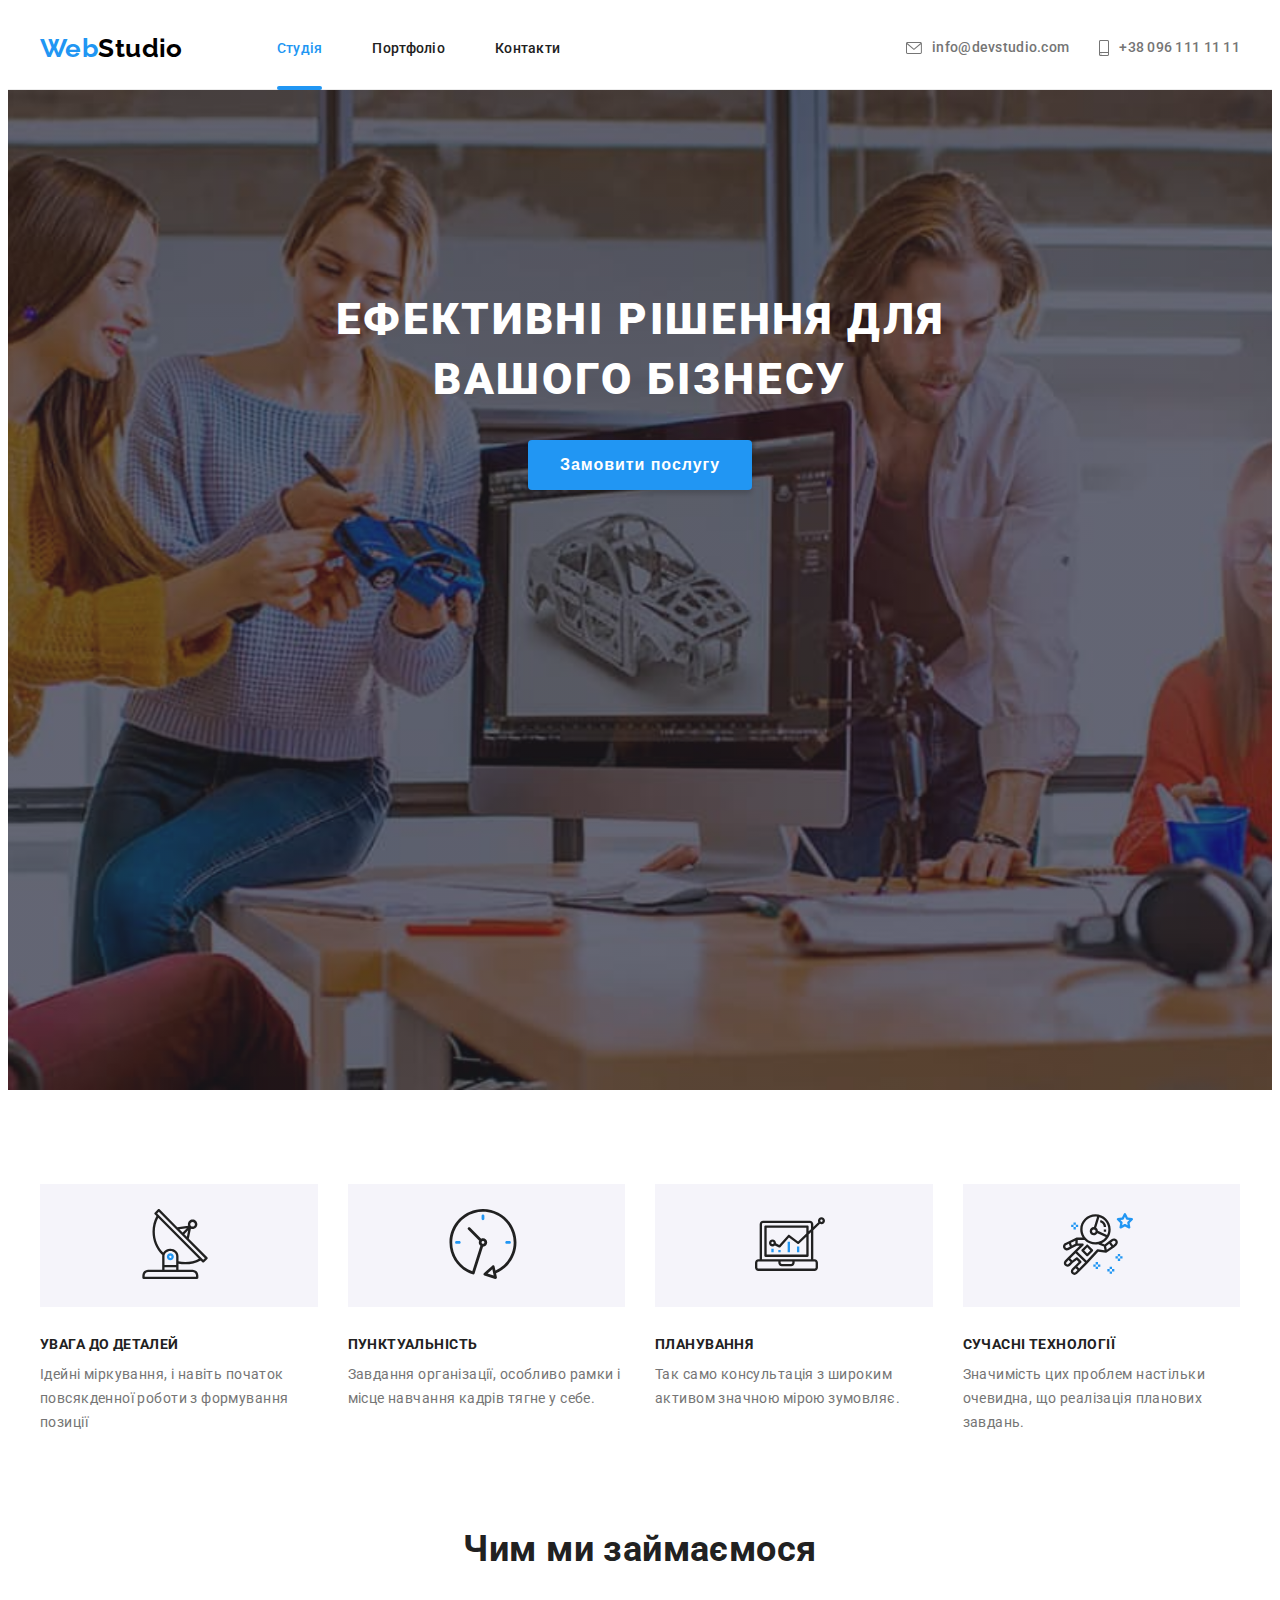
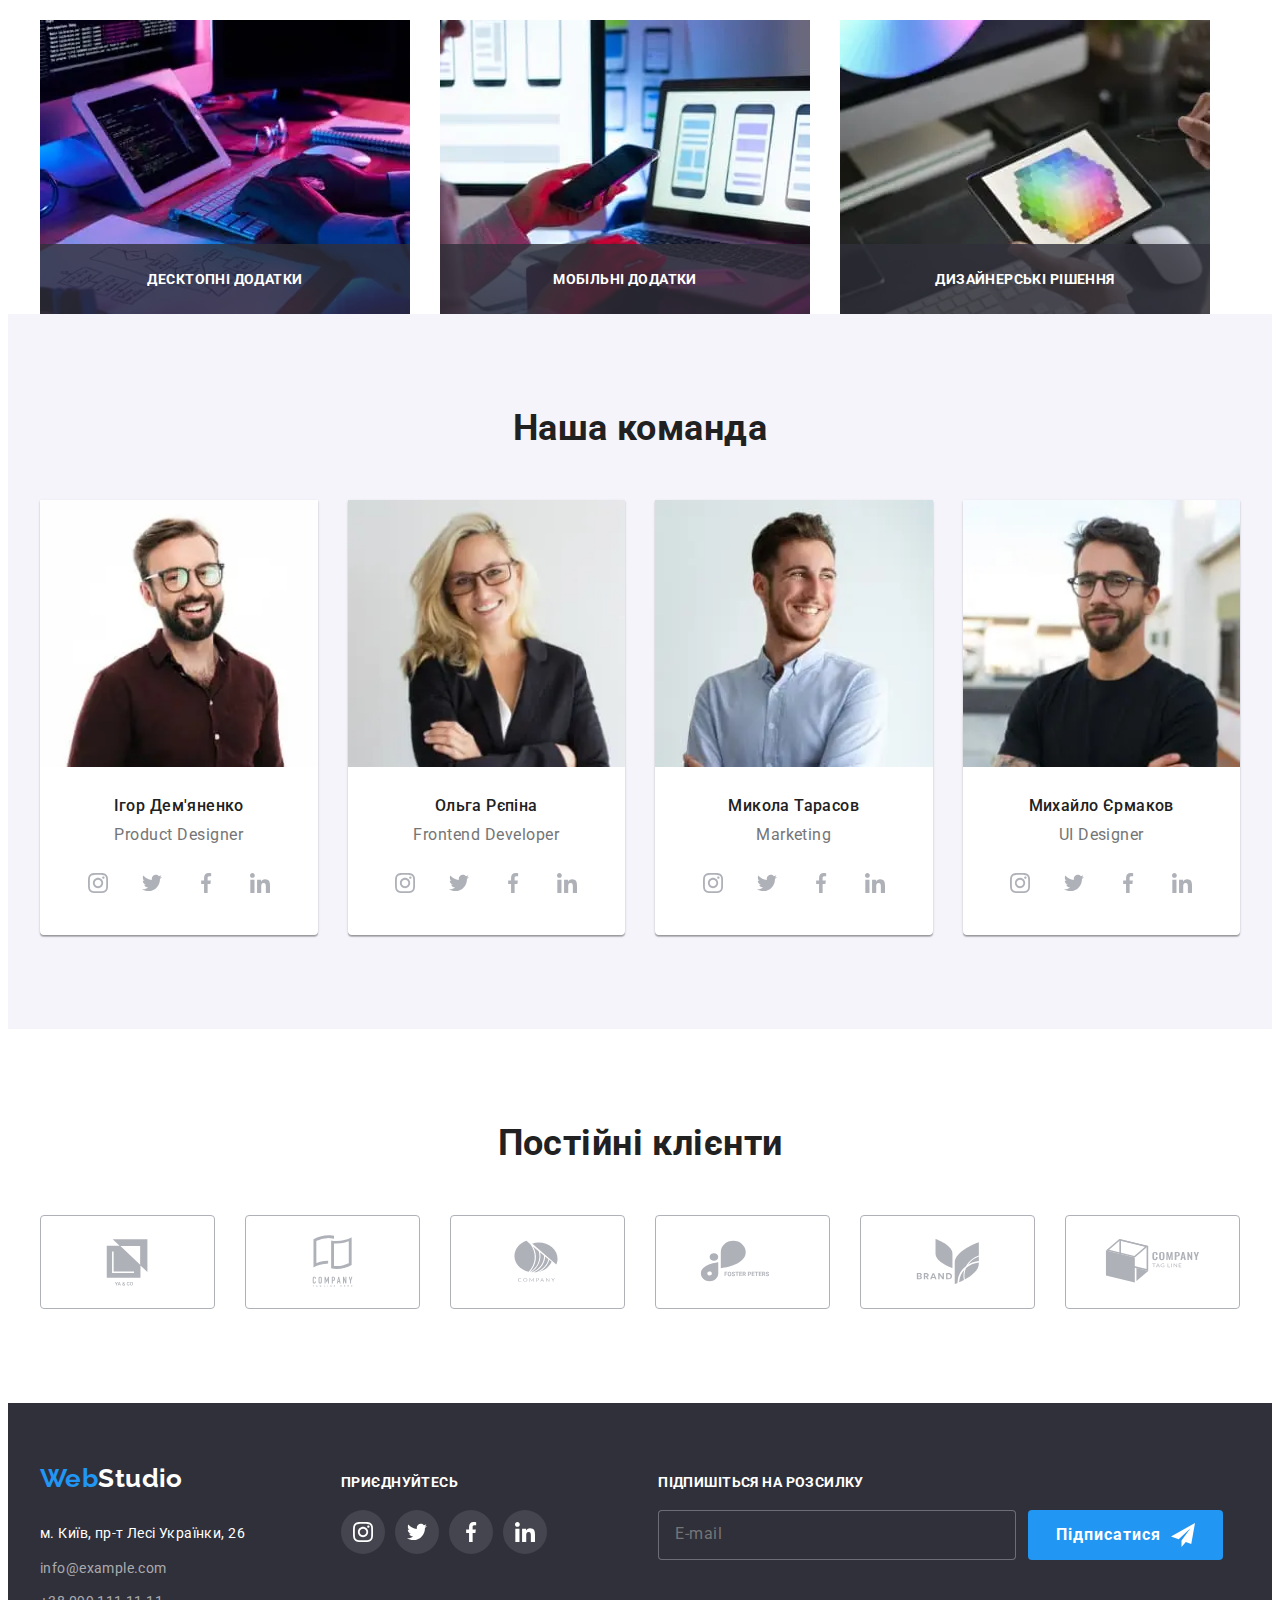
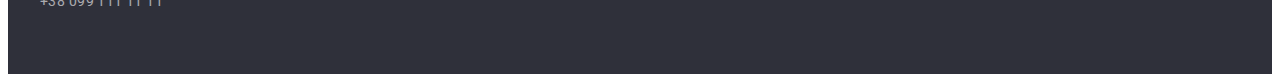
==== commit 450df057: "add-link-active-mobile-menu" ====
--- a/index.html
+++ b/index.html
@@ -91,7 +91,7 @@
           </button>
           <ul class="list mobile-menu__page__indent">
             <li>
-              <a class="link mobile-menu__page__link" href="./index.html"
+              <a class="link mobile-menu__page__link-active" href="./index.html"
                 >Студія</a
               >
             </li>
@@ -221,7 +221,6 @@
                   <source
                     srcset="./images/coding.jpg 1x, ./images/coding-2x.jpg 2x"
                     media="(min-width: 1200px)"
-                    type="image/jpeg"
                   />
                   <source
                     srcset="./images/coding.webp 1x, ./images/coding-2x.webp 2x"
@@ -231,7 +230,6 @@
                   <source
                     srcset="./images/coding.jpg 1x, ./images/coding-2x.jpg 2x"
                     media="(min-width: 768px)"
-                    type="image/jpeg"
                   />
                   <source
                     srcset="./images/coding.webp 1x, ./images/coding-2x.webp 2x"
@@ -241,7 +239,6 @@
                   <source
                     srcset="./images/coding.jpg 1x, ./images/coding-2x.jpg 2x"
                     media="(max-width: 767px)"
-                    type="image/jpeg"
                   />
 
                   <img
@@ -271,7 +268,6 @@
                   <source
                     srcset="./images/mob-dev.jpg 1x, ./images/mob-dev-2x.jpg 2x"
                     media="(min-width: 1200px)"
-                    type="image/jpeg"
                   />
                   <source
                     srcset="
@@ -284,7 +280,6 @@
                   <source
                     srcset="./images/mob-dev.jpg 1x, ./images/mob-dev-2x.jpg 2x"
                     media="(min-width: 768px)"
-                    type="image/jpeg"
                   />
                   <source
                     srcset="
@@ -297,7 +292,6 @@
                   <source
                     srcset="./images/mob-dev.jpg 1x, ./images/mob-dev-2x.jpg 2x"
                     media="(max-width: 767px)"
-                    type="image/jpeg"
                   />
 
                   <img
@@ -329,7 +323,6 @@
                       ./images/design-dev-2x.jpg 2x
                     "
                     media="(min-width: 1200px)"
-                    type="image/jpeg"
                   />
                   <source
                     srcset="
@@ -345,7 +338,6 @@
                       ./images/design-dev-2x.jpg 2x
                     "
                     media="(min-width: 768px)"
-                    type="image/jpeg"
                   />
                   <source
                     srcset="
@@ -361,7 +353,6 @@
                       ./images/design-dev-2x.jpg 2x
                     "
                     media="(max-width: 767px)"
-                    type="image/jpeg"
                   />
                   <img
                     src="./images/design-dev.jpg"
@@ -402,39 +393,36 @@
                     ./images/igor-demyanenko-2x.jpg 2x
                   "
                   media="(min-width: 1200px)"
-                  type="image/jpeg"
-                />
-                <source
-                  srcset="
-                    ./images/igor-demyanenko.webp    1x,
-                    ./images/igor-demyanenko-2x.webp 2x
+                />
+                <source
+                  srcset="
+                    ./images/tablet/igor-demmyanenko-tablet.webp    1x,
+                    ./images/tablet/igor-demmyanenko-tablet-2x.webp 2x
                   "
                   media="(min-width: 768px)"
                   type="image/webp"
                 />
                 <source
                   srcset="
-                    ./images/igor-demyanenko.jpg    1x,
-                    ./images/igor-demyanenko-2x.jpg 2x
+                    ./images/tablet/igor-demmyanenko-tablet.jpg    1x,
+                    ./images/tablet/igor-demmyanenko-tablet-2x.jpg 2x
                   "
                   media="(min-width: 768px)"
-                  type="image/jpeg"
-                />
-                <source
-                  srcset="
-                    ./images/igor-demyanenko.webp    1x,
-                    ./images/igor-demyanenko-2x.webp 2x
+                />
+                <source
+                  srcset="
+                    ./images/mobile/igor-demyanenko-mobile.webp    1x,
+                    ./images/mobile/igor-demyanenko-mobile-2x.webp
                   "
                   media="(max-width: 767px)"
                   type="image/webp"
                 />
                 <source
                   srcset="
-                    ./images/igor-demyanenko.jpg    1x,
-                    ./images/igor-demyanenko-2x.jpg 2x
+                    ./images/mobile/igor-demyanenko-mobile.jpg    1x,
+                    ./images/mobile/igor-demyanenko-mobile-2x.jpg 2x
                   "
                   media="(max-width: 767px)"
-                  type="image/jpeg"
                 />
 
                 <img
@@ -496,39 +484,36 @@
                     ./images/olga-repina-2x.jpg 2x
                   "
                   media="(min-width: 1200px)"
-                  type="image/jpeg"
-                />
-                <source
-                  srcset="
-                    ./images/olga-repina.webp    1x,
-                    ./images/olga-repina-2x.webp 2x
+                />
+                <source
+                  srcset="
+                    ./images/tablet/olga-repina-tablet.webp    1x,
+                    ./images/tablet/olga-repina-tablet-2x.webp 2x
                   "
                   media="(min-width: 768px)"
                   type="image/webp"
                 />
                 <source
                   srcset="
-                    ./images/olga-repina.jpg    1x,
-                    ./images/olga-repina-2x.jpg 2x
+                    ./images/tablet/olga-repina-tablet.jpg    1x,
+                    ./images/tablet/olga-repina-tablet-2x.jpg 2x
                   "
                   media="(min-width: 768px)"
-                  type="image/jpeg"
-                />
-                <source
-                  srcset="
-                    ./images/olga-repina.webp    1x,
-                    ./images/olga-repina-2x.webp 2x
+                />
+                <source
+                  srcset="
+                    ./images/mobile/olga-repina-mobile.webp    1x,
+                    ./images/mobile/olga-repina-mobile-2x.webp 2x
                   "
                   media="(max-width: 767px)"
                   type="image/webp"
                 />
                 <source
                   srcset="
-                    ./images/olga-repina.jpg    1x,
-                    ./images/olga-repina-2x.jpg 2x
+                    ./images/mobile/olga-repina-mobile.jpg    1x,
+                    ./images/mobile/olga-repina-mobile-2x.jpg 2x
                   "
                   media="(max-width: 767px)"
-                  type="image/jpeg"
                 />
 
                 <img
@@ -590,39 +575,36 @@
                     ./images/mikola-tarasov-2x.jpg 2x
                   "
                   media="(min-width: 1200px)"
-                  type="image/jpeg"
-                />
-                <source
-                  srcset="
-                    ./images/mikola-tarasov.webp    1x,
-                    ./images/mikola-tarasov-2x.webp 2x
+                />
+                <source
+                  srcset="
+                    ./images/tablet/mikola-tarasov-tablet.webp    1x,
+                    ./images/tablet/mikola-tarasov-tablet-2x.webp 2x
                   "
                   media="(min-width: 768px)"
                   type="image/webp"
                 />
                 <source
                   srcset="
-                    ./images/mikola-tarasov.jpg    1x,
-                    ./images/mikola-tarasov-2x.jpg 2x
+                    ./images/tablet/mikola-tarasov-tablet.jpg    1x,
+                    ./images/tablet/mikola-tarasov-tablet-2x.jpg 2x
                   "
                   media="(min-width: 768px)"
-                  type="image/jpeg"
-                />
-                <source
-                  srcset="
-                    ./images/mikola-tarasov.webp    1x,
-                    ./images/mikola-tarasov-2x.webp 2x
+                />
+                <source
+                  srcset="
+                    ./images/mobile/mikola-tarasov-mobile.webp    1x,
+                    ./images/mobile/mikola-tarasov-mobile-2x.webp 2x
                   "
                   media="(max-width: 767px)"
                   type="image/webp"
                 />
                 <source
                   srcset="
-                    ./images/mikola-tarasov.jpg    1x,
-                    ./images/mikola-tarasov-2x.jpg 2x
+                    ./images/mobile/mikola-tarasov-mobile.jpg    1x,
+                    ./images/mobile/mikola-tarasov-mobile-2x.jpg 2x
                   "
                   media="(max-width: 767px)"
-                  type="image/jpeg"
                 />
                 <img
                   src="./images/mikola-tarasov.jpg"
@@ -683,39 +665,36 @@
                     ./images/mihailo-ermakov-2x.jpg 2x
                   "
                   media="(min-width: 1200px)"
-                  type="image/jpeg"
-                />
-                <source
-                  srcset="
-                    ./images/mihailo-ermakov.webp    1x,
-                    ./images/mihailo-ermakov-2x.webp 2x
+                />
+                <source
+                  srcset="
+                    ./images/tablet/mikhailo-ermakov-tablet.webp    1x,
+                    ./images/tablet/mikhailo-ermakov-tablet-2x.webp 2x
                   "
                   media="(min-width: 768px)"
                   type="image/webp"
                 />
                 <source
                   srcset="
-                    ./images/mihailo-ermakov.jpg    1x,
-                    ./images/mihailo-ermakov-2x.jpg 2x
+                    ./images/tablet/mikhailo-ermakov-tablet.jpg    1x,
+                    ./images/tablet/mikhailo-ermakov-tablet-2x.jpg 2x
                   "
                   media="(min-width: 768px)"
-                  type="image/jpeg"
-                />
-                <source
-                  srcset="
-                    ./images/mihailo-ermakov.webp    1x,
-                    ./images/mihailo-ermakov-2x.webp 2x
+                />
+                <source
+                  srcset="
+                    ./images/mobile/mikhailo-ermakov-mobile.webp    1x,
+                    ./images/mobile/mikhailo-ermakov-mobile-2x.webp 2x
                   "
                   media="(max-width: 767px)"
                   type="image/webp"
                 />
                 <source
                   srcset="
-                    ./images/mihailo-ermakov.jpg    1x,
-                    ./images/mihailo-ermakov-2x.jpg 2x
+                    ./images/mobile/mikhailo-ermakov-mobile.jpg    1x,
+                    ./images/mobile/mikhailo-ermakov-mobile-2x.jpg 2x
                   "
                   media="(max-width: 767px)"
-                  type="image/jpeg"
                 />
                 <img
                   src="./images/mihailo-ermakov.jpg"
--- a/css/main.min.css
+++ b/css/main.min.css
@@ -1 +1 @@
-:root{--hover-color: #2196f3;--h2-h3-color: #212121;--text-color: #757575;--icon-logo-color: #afb1b8;--bg-color-black: #2f303a;--logo-color-black: #000000;--white-color: #ffffff;--background-button-color: #f5f4fa;--adress-a-color: rgba(255, 255, 255, 0.6)}.container{padding-left:15px;padding-right:15px;margin-left:auto;margin-right:auto}@media screen and (max-width: 479px){.container{width:320px}}@media screen and (min-width: 480px){.container{width:480px}}@media screen and (min-width: 768px){.container{width:768px}}@media screen and (min-width: 1200px){.container{width:1200px}}body{font-family:"Roboto",sans-serif;letter-spacing:.03em;font-size:14px;color:var(--text-color)}.visually-hidden{position:absolute;white-space:nowrap;width:1px;height:1px;overflow:hidden;border:0;padding:0;clip:rect(0 0 0 0);-webkit-clip-path:inset(100%);clip-path:inset(100%);margin:-1px}h1,h2,h3,p{margin-top:0;margin-bottom:0}ul,ol{margin-top:0;margin-bottom:0;padding-left:0}img{display:block}.list{list-style:none}.link{text-decoration:none}.navigation__item{font-weight:500;font-size:14px;line-height:1.14;letter-spacing:.02em;color:var(--h2-h3-color);text-decoration:none;-webkit-transition:color 250ms cubic-bezier(0.4, 0, 0.2, 1);transition:color 250ms cubic-bezier(0.4, 0, 0.2, 1)}.navigation__item-active{font-weight:500;font-size:14px;line-height:1.14;letter-spacing:.02em;color:var(--hover-color);text-decoration:none}.navigation__item-active::after{content:" ";position:absolute;width:100%;height:4px;border-radius:2px;background-color:#2196f3;left:0px}@media screen and (min-width: 768px){.navigation__item-active::after{top:52px}}@media screen and (min-width: 1200px){.navigation__item-active::after{top:46px}}.hover a:hover,.hover a:focus{color:var(--hover-color);fill:currentColor}.icon-envelope{margin-right:10px;fill:currentColor}.icon-envelope:hover,.icon-envelope:focus{color:var(--hover-color);fill:currentColor}.icon-smartphone{margin-right:10px;fill:currentColor}.icon-smartphone:hover,.icon-smartphone:focus{color:var(--hover-color);fill:currentColor}@media screen and (max-width: 767px){.header{position:relative;padding-top:16px;padding-bottom:16px;border-bottom:1px solid #ececec}}@media screen and (min-width: 768px){.header{position:relative;padding-top:26px;padding-bottom:26px;border-bottom:1px solid #ececec}}@media screen and (min-width: 1200px){.header{position:relative;padding-top:25px;padding-bottom:25px;border-bottom:1px solid #ececec}}.header-container{display:-webkit-box;display:-ms-flexbox;display:flex;-webkit-box-pack:justify;-ms-flex-pack:justify;justify-content:space-between}@media screen and (max-width: 767px){.header-container{-webkit-box-align:end;-ms-flex-align:end;align-items:flex-end}}@media screen and (min-width: 768px){.navigation{display:-webkit-box;display:-ms-flexbox;display:flex}}.navigation__list{display:-webkit-box;display:-ms-flexbox;display:flex;-webkit-box-align:center;-ms-flex-align:center;align-items:center}@media screen and (max-width: 767px){.navigation__list{display:none}}@media screen and (max-width: 767px){.mobile-menu-btn{border:none;background-color:rgba(0,0,0,0);padding:0;line-height:0;cursor:pointer}}@media screen and (min-width: 768px){.mobile-menu-btn{display:none}}@media screen and (max-width: 767px){.mobile-menu{position:fixed;top:0;left:0;width:100%;height:100vh;overflow:auto;background-color:var(--white-color);opacity:0;visibility:hidden;z-index:9;pointer-events:none;-webkit-transition:opacity 250ms cubic-bezier(0.4, 0, 0.2, 1),visibility 250ms cubic-bezier(0.4, 0, 0.2, 1);transition:opacity 250ms cubic-bezier(0.4, 0, 0.2, 1),visibility 250ms cubic-bezier(0.4, 0, 0.2, 1)}}@media screen and (max-width: 767px){.mobile-menu.is-open{opacity:1;visibility:visible;pointer-events:auto}}@media screen and (max-width: 767px){.mobile-menu__close-btn{position:absolute;top:21px;right:25px;background-color:rgba(0,0,0,0);border:none;padding:0;line-height:0;cursor:pointer;-webkit-transition:fill 250ms cubic-bezier(0.4, 0, 0.2, 1);transition:fill 250ms cubic-bezier(0.4, 0, 0.2, 1)}.mobile-menu__close-btn:focus,.mobile-menu__close-btn:hover{fill:var(--hover-color)}}@media screen and (max-width: 767px){.mobile-menu__container{position:relative;padding-top:48px;padding-bottom:48px;width:100%;height:100vh}}@media screen and (min-width: 768px){.mobile-menu__container{display:none}}.mobile-menu__page__indent{margin-left:40px}@media screen and (max-width: 767px){.mobile-menu__page__indent li:nth-child(-n+2){margin-bottom:36px}}@media screen and (max-width: 767px){.mobile-menu__page__indent li:nth-child(3){margin-bottom:302px}}@media screen and (max-width: 767px){.mobile-menu__page__link{font-family:"Roboto",sans-serif;font-weight:500;font-size:40px;line-height:47px;letter-spacing:.02em;color:var(--h2-h3-color);-webkit-transition:color 250ms cubic-bezier(0.4, 0, 0.2, 1);transition:color 250ms cubic-bezier(0.4, 0, 0.2, 1)}.mobile-menu__page__link:hover,.mobile-menu__page__link:focus{color:var(--hover-color);outline:none}}.mobile-menu__contact__indent{margin-left:40px;margin-bottom:64px}@media screen and (max-width: 479px){.mobile-menu__contact__indent{margin-left:20px}}@media screen and (max-width: 767px){.mobile-menu__contact__indent li:nth-child(1){margin-bottom:32px}}.mobile-menu__contact__number{font-family:"Roboto",sans-serif;font-weight:500;line-height:40px;letter-spacing:.02em;color:var(--hover-color)}@media screen and (max-width: 479px){.mobile-menu__contact__number{font-size:28px}}@media screen and (min-width: 480px){.mobile-menu__contact__number{font-size:34px}}.mobile-menu__contact__mail{font-family:"Roboto",sans-serif;font-weight:500;line-height:28px;letter-spacing:.02em;color:var(--text-color)}@media screen and (max-width: 479px){.mobile-menu__contact__mail{font-size:18px}}@media screen and (min-width: 480px){.mobile-menu__contact__mail{font-size:24px}}.mobile-menu__social-btn{display:-webkit-box;display:-ms-flexbox;display:flex;position:absolute;bottom:48px}@media screen and (max-width: 479px){.mobile-menu__social-btn{margin-left:10px}}@media screen and (min-width: 480px){.mobile-menu__social-btn{margin-left:40px}}@media screen and (max-width: 767px){.mobile-menu__social-btn__border{border-right:1px solid rgba(33,33,33,.2);padding-right:10px}.mobile-menu__social-btn__border:not(:first-child){padding-left:10px}.mobile-menu__social-btn__border:last-child{border:none;padding-right:0}}@media screen and (max-width: 479px){.mobile-menu__social-btn__link{font-family:"Roboto",sans-serif;font-weight:500;font-size:13px;line-height:22px;letter-spacing:.02em;color:var(--hover-color)}}@media screen and (min-width: 480px){.mobile-menu__social-btn__link{font-family:"Roboto",sans-serif;font-weight:500;font-size:18px;line-height:22px;letter-spacing:.02em;color:var(--hover-color)}}@media screen and (min-width: 768px){.navigation__menu{margin-right:50px;position:relative}}@media screen and (min-width: 1200px){.navigation__menu:not(:last-child){margin-right:50px}}@media screen and (max-width: 767px){.navigation__contact{display:none}}@media screen and (min-width: 1200px){.navigation__contact{display:-webkit-box;display:-ms-flexbox;display:flex;-webkit-box-align:center;-ms-flex-align:center;align-items:center}}.navigation__contact-wrap{display:-webkit-box;display:-ms-flexbox;display:flex}@media screen and (min-width: 768px){.navigation__contact-wrap{-webkit-box-orient:vertical;-webkit-box-direction:normal;-ms-flex-direction:column;flex-direction:column;-webkit-box-align:start;-ms-flex-align:start;align-items:flex-start}}@media screen and (min-width: 1200px){.navigation__contact-wrap{-webkit-box-orient:horizontal;-webkit-box-direction:normal;-ms-flex-direction:row;flex-direction:row}}.navigation__mail{display:-webkit-box;display:-ms-flexbox;display:flex;font-weight:500;letter-spacing:.02em;color:var(--text-color);text-decoration:none;-webkit-box-align:center;-ms-flex-align:center;align-items:center;-webkit-box-pack:center;-ms-flex-pack:center;justify-content:center;-webkit-transition:colorcubic-bezier(0.4, 0, 0.2, 1);transition:colorcubic-bezier(0.4, 0, 0.2, 1)}@media screen and (min-width: 768px){.navigation__mail{font-size:12px;line-height:.85;margin-bottom:10px}}@media screen and (min-width: 1200px){.navigation__mail{font-size:14px;line-height:1.14;margin-right:30px;margin-bottom:0px;margin-top:auto}}.navigation__telephone{display:-webkit-box;display:-ms-flexbox;display:flex;font-weight:500;letter-spacing:.02em;color:var(--text-color);text-decoration:none;-webkit-box-align:center;-ms-flex-align:center;align-items:center;-webkit-box-pack:center;-ms-flex-pack:center;justify-content:center;-webkit-transition:colorcubic-bezier(0.4, 0, 0.2, 1);transition:colorcubic-bezier(0.4, 0, 0.2, 1)}@media screen and (min-width: 768px){.navigation__telephone{font-size:12px;line-height:.85}}@media screen and (min-width: 1200px){.navigation__telephone{font-size:14px;line-height:1.14}}@media screen and (max-width: 479px){.logo__header{margin-right:88px;margin-bottom:10px}}@media screen and (min-width: 480px){.logo__header{margin-right:88px}}@media screen and (min-width: 1200px){.logo__header{margin-right:94px}}.logo__text-dark{font-family:"Raleway",sans-serif;font-style:normal;font-weight:700;color:var(--logo-color-black)}@media screen and (max-width: 1199px){.logo__text-dark{font-size:24px;line-height:.85}}@media screen and (min-width: 1200px){.logo__text-dark{font-size:26px;line-height:1.19}}.logo__text-blue{font-family:"Raleway",sans-serif;font-style:normal;font-weight:700;color:var(--hover-color)}@media screen and (max-width: 1199px){.logo__text-blue{font-size:24px;line-height:.85}}@media screen and (min-width: 1200px){.logo__text-blue{font-size:26px;line-height:1.19}}.banner{background:var(--bg-color-black);background-image:radial-gradient(rgba(47, 48, 58, 0.4), rgba(47, 48, 58, 0.4)),url(../images/hero.jpg);background-repeat:no-repeat;background-position:center;background-size:cover}@media screen and (max-width: 479px){.banner{width:320px;height:240px;padding-top:118px;padding-bottom:198px}}@media screen and (min-width: 480px){.banner{width:480px;height:400px;padding-top:118px;padding-bottom:198px}}@media screen and (min-width: 768px){.banner{width:768px;padding-top:118px;padding-bottom:198px}}@media screen and (min-width: 1200px){.banner{max-width:1600px;margin:0 auto}}@media(min-device-pixel-ratio: 2),(-webkit-min-device-pixel-ratio: 2),(min-resolution: 192dpi),(min-resolution: 2dppx){.banner{background-image:url(../images/hero-2x.jpg)}}.banner h1{margin-left:auto;margin-right:auto;font-weight:900;line-height:1.36;text-align:center;letter-spacing:.06em;text-transform:uppercase;color:var(--white-color)}@media screen and (max-width: 479px){.banner h1{width:240px;font-size:16px}}@media screen and (min-width: 480px){.banner h1{width:360px;font-size:26px}}@media screen and (min-width: 768px){.banner h1{width:360px}}@media screen and (min-width: 1200px){.banner h1{width:696px;font-size:44px}}.banner button{font-weight:700;line-height:1.87;display:-webkit-box;display:-ms-flexbox;display:flex;-webkit-box-align:center;-ms-flex-align:center;align-items:center;text-align:center;letter-spacing:.06em;color:var(--white-color);margin-top:40px;margin-left:auto;margin-right:auto;background:var(--hover-color);-webkit-box-shadow:0px 4px 4px rgba(0,0,0,.15);box-shadow:0px 4px 4px rgba(0,0,0,.15);border-radius:4px;border:none;cursor:pointer;-webkit-transition:background-color 250ms cubic-bezier(0.4, 0, 0.2, 1);transition:background-color 250ms cubic-bezier(0.4, 0, 0.2, 1)}.banner button:hover,.banner button:focus{background-color:#188ce8}@media screen and (max-width: 479px){.banner button{font-size:14px;padding:6px 24px 6px 24px;margin-top:30px}}@media screen and (min-width: 480px){.banner button{font-size:16px;padding:10px 24px 10px 24px;margin-top:30px}}@media screen and (min-width: 1200px){.banner button{padding:10px 32px 10px 32px}}@media screen and (max-width: 1199px){.benefits__content{padding:60px 0}}@media screen and (min-width: 1200px){.benefits__content{padding:94px 0}}.benefits__content h3{font-weight:700;font-size:14px;line-height:1.14;text-transform:uppercase;color:var(--h2-h3-color);margin-bottom:10px}@media screen and (max-width: 767px){.benefits__content h3{text-align:center}}@media screen and (min-width: 768px){.benefits__content h3{text-align:start}}.benefits__content p{font-weight:400;line-height:1.71;letter-spacing:.03em;color:var(--text-color);word-wrap:break-word}@media screen and (max-width: 479px){.benefits__content p{font-size:12px}}@media screen and (min-width: 480px){.benefits__content p{font-size:14px}}@media screen and (min-width: 768px){.benefits__content p{padding-bottom:0px}}.benefits__wrapper{display:-webkit-box;display:-ms-flexbox;display:flex;gap:30px}.benefits__wrapper:not(:last-child){padding-right:30px}@media screen and (max-width: 767px){.benefits__wrapper{display:block}}@media screen and (min-width: 768px){.benefits__wrapper{display:-webkit-box;display:-ms-flexbox;display:flex;-ms-flex-wrap:wrap;flex-wrap:wrap;gap:30px}}@media screen and (min-width: 1200px){.benefits__wrapper{-ms-flex-wrap:nowrap;flex-wrap:nowrap}}@media screen and (max-width: 767px){.benefit__content-indent:not(:last-child){padding-bottom:30px}}@media screen and (min-width: 768px){.benefit__content-indent{-ms-flex-preferred-size:calc((100% - 30px)/2);flex-basis:calc((100% - 30px)/2)}}@media screen and (min-width: 1200px){.benefit__content-indent{-ms-flex-preferred-size:calc((100% - 90px)/4);flex-basis:calc((100% - 90px)/4)}}.benefit__icon-border{background-color:#f5f4fa}.benefit__icon-border:not(:last-child){margin-bottom:30px}@media screen and (max-width: 767px){.benefit__icon-border{text-align:center;padding:25px 100px}}@media screen and (min-width: 768px){.benefit__icon-border{padding:25px 142px}}@media screen and (min-width: 1200px){.benefit__icon-border{padding:25px 100px}}.experience__content h2{font-weight:700;font-size:36px;line-height:1.16;text-align:center;color:var(--h2-h3-color);margin-bottom:50px}@media screen and (max-width: 1199px){.experience__content{display:none}}@media screen and (min-width: 1200px){.experience__content{display:contents}}.experience__content__img{display:-webkit-box;display:-ms-flexbox;display:flex;gap:30px}.experience__wrapper{position:relative}.experience__description{position:absolute;display:-webkit-box;display:-ms-flexbox;display:flex;-webkit-box-align:center;-ms-flex-align:center;align-items:center;-webkit-box-pack:center;-ms-flex-pack:center;justify-content:center;bottom:0px;width:370px;height:70px;background-color:rgba(47,48,58,.8)}.experience__description h3{font-family:"Roboto",sans-serif;font-weight:700;font-size:14px;line-height:16.41px;color:#fff;text-transform:uppercase}.our-command__content{background-color:#f5f4fa}@media screen and (max-width: 1199px){.our-command__content{padding:60px 0}}@media screen and (min-width: 1200px){.our-command__content{padding:94px 0}}.our-command__content h2{font-weight:700;line-height:1.16;text-align:center;color:var(--h2-h3-color)}@media screen and (max-width: 1199px){.our-command__content h2{font-size:28px;margin-bottom:30px}}@media screen and (min-width: 1200px){.our-command__content h2{font-size:36px;margin-bottom:50px}}.our-command__content h3{font-family:"Roboto",sans-serif;font-weight:500;font-size:16px;line-height:1.18;text-align:center;color:var(--h2-h3-color);margin-bottom:10px}.our-command__content p{font-family:"Roboto",sans-serif;font-weight:400;font-size:16px;line-height:1.18;letter-spacing:.03em;text-align:center;color:var(--text-color)}.our-command__indent{display:-webkit-box;display:-ms-flexbox;display:flex;gap:30px}@media screen and (max-width: 767px){.our-command__indent{-webkit-box-orient:vertical;-webkit-box-direction:normal;-ms-flex-direction:column;flex-direction:column}}@media screen and (min-width: 768px){.our-command__indent{-ms-flex-wrap:wrap;flex-wrap:wrap;-webkit-box-orient:horizontal;-webkit-box-direction:normal;-ms-flex-direction:row;flex-direction:row}}.our-command__card{background-color:#fff;border-bottom-left-radius:4px;border-bottom-right-radius:4px;-webkit-box-shadow:0px 2px 1px rgba(0,0,0,.2),0px 1px 1px rgba(0,0,0,.14),0px 1px 3px rgba(0,0,0,.12);box-shadow:0px 2px 1px rgba(0,0,0,.2),0px 1px 1px rgba(0,0,0,.14),0px 1px 3px rgba(0,0,0,.12)}.our-command__card img{width:100%}@media screen and (min-width: 768px){.our-command__card{width:354px;-ms-flex-preferred-size:calc((100% - 30px)/2);flex-basis:calc((100% - 30px)/2)}}@media screen and (min-width: 1200px){.our-command__card{-ms-flex-preferred-size:calc((100% - 90px)/4);flex-basis:calc((100% - 90px)/4)}}@media screen and (max-width: 1199px){.our-command__card-indent{display:block;-webkit-box-align:center;-ms-flex-align:center;align-items:center;padding-top:30px;padding-bottom:24px}}@media screen and (min-width: 1200px){.our-command__card-indent{padding:30px 32px}}.our-command__icon-wrapper{display:-webkit-box;display:-ms-flexbox;display:flex;-webkit-box-pack:center;-ms-flex-pack:center;justify-content:center;margin-top:16px;gap:10px}.our-command__icon-link{display:-webkit-box;display:-ms-flexbox;display:flex;-webkit-box-align:center;-ms-flex-align:center;align-items:center;-webkit-box-pack:center;-ms-flex-pack:center;justify-content:center;width:44px;height:44px;border-radius:50%;-webkit-transition:background-color 250ms cubic-bezier(0.4, 0, 0.2, 1);transition:background-color 250ms cubic-bezier(0.4, 0, 0.2, 1)}.our-command__icon-link:hover,.our-command__icon-link:focus{background-color:var(--hover-color)}.our-command__icon-link:hover .our-command__icon,.our-command__icon-link:focus .our-command__icon{fill:#fff}.our-command__icon{fill:var(--icon-logo-color);-webkit-transition:fill 250ms cubic-bezier(0.4, 0, 0.2, 1);transition:fill 250ms cubic-bezier(0.4, 0, 0.2, 1)}@media screen and (max-width: 1199px){.our-client__content{padding:60px 0}}@media screen and (min-width: 1200px){.our-client__content{padding:94px 0}}.our-client__content h2{font-weight:700;line-height:1.16;text-align:center;color:var(--h2-h3-color)}@media screen and (max-width: 1199px){.our-client__content h2{font-size:28px;margin-bottom:30px}}@media screen and (min-width: 1200px){.our-client__content h2{font-size:36px;margin-bottom:50px}}.our-client__logo-wrapper{display:-webkit-box;display:-ms-flexbox;display:flex;-webkit-box-align:center;-ms-flex-align:center;align-items:center;-webkit-box-pack:center;-ms-flex-pack:center;justify-content:center;-ms-flex-negative:1;flex-shrink:1;gap:30px}@media screen and (max-width: 1199px){.our-client__logo-wrapper{-ms-flex-wrap:wrap;flex-wrap:wrap}}@media screen and (min-width: 1200px){.our-client__logo-wrapper{-ms-flex-wrap:nowrap;flex-wrap:nowrap}}.client-logo__icon{fill:var(--icon-logo-color);-webkit-transition:fill 250ms cubic-bezier(0.4, 0, 0.2, 1);transition:fill 250ms cubic-bezier(0.4, 0, 0.2, 1)}@media screen and (max-width: 479px){.client-logo__icon{width:96px;height:50px}}@media screen and (min-width: 480px){.client-logo__icon{width:106px;height:60px}}@media screen and (max-width: 767px){.client-logo__indent{-webkit-box-sizing:border-box;box-sizing:border-box;width:450px;-ms-flex-preferred-size:calc((100% - 30px)/2);flex-basis:calc((100% - 30px)/2)}}@media screen and (min-width: 768px){.client-logo__indent{-ms-flex-preferred-size:calc((100% - 60px)/3);flex-basis:calc((100% - 60px)/3)}}.client-logo__link{display:-webkit-box;display:-ms-flexbox;display:flex;-webkit-box-sizing:border-box;box-sizing:border-box;border:1px solid var(--icon-logo-color);border-radius:4px;-webkit-box-align:center;-ms-flex-align:center;align-items:center;-webkit-box-pack:center;-ms-flex-pack:center;justify-content:center;-webkit-transition:border-color 250ms cubic-bezier(0.4, 0, 0.2, 1);transition:border-color 250ms cubic-bezier(0.4, 0, 0.2, 1)}@media screen and (max-width: 479px){.client-logo__link{padding:10px 14px}}@media screen and (min-width: 480px){.client-logo__link{padding:16px}}@media screen and (min-width: 1200px){.client-logo__link{padding:16px 32px}}.client-logo__link:hover,.client-logo__link:focus{border-color:var(--hover-color)}.client-logo__link:hover .client-logo__icon,.client-logo__link:focus .client-logo__icon{fill:var(--hover-color)}.modal__close-btn{position:absolute;top:8px;right:8px;display:-webkit-box;display:-ms-flexbox;display:flex;-webkit-box-pack:center;-ms-flex-pack:center;justify-content:center;-webkit-box-align:center;-ms-flex-align:center;align-items:center;width:30px;height:30px;border-radius:50%;border:1px solid rgba(0,0,0,.1);background-color:rgba(0,0,0,0);padding:0px;cursor:pointer;-webkit-transition:fill 250ms cubic-bezier(0.4, 0, 0.2, 1);transition:fill 250ms cubic-bezier(0.4, 0, 0.2, 1)}.modal__close-btn:focus,.modal__close-btn:hover{fill:var(--hover-color)}.modal{position:absolute;height:609px;left:50%;top:40%;border-radius:4px;background-color:#fff;-webkit-transform:translate(-50%, -50%);transform:translate(-50%, -50%);opacity:1;-webkit-box-shadow:0px 1px 3px rgba(0,0,0,.12),0px 1px 1px rgba(0,0,0,.14),0px 2px 1px rgba(0,0,0,.2);box-shadow:0px 1px 3px rgba(0,0,0,.12),0px 1px 1px rgba(0,0,0,.14),0px 2px 1px rgba(0,0,0,.2);-webkit-transition:1250ms cubic-bezier(0.4, 0, 0.2, 1),-webkit-transform 1250ms cubic-bezier(0.4, 0, 0.2, 1);transition:1250ms cubic-bezier(0.4, 0, 0.2, 1),-webkit-transform 1250ms cubic-bezier(0.4, 0, 0.2, 1);transition:transform 1250ms cubic-bezier(0.4, 0, 0.2, 1),1250ms cubic-bezier(0.4, 0, 0.2, 1);transition:transform 1250ms cubic-bezier(0.4, 0, 0.2, 1),1250ms cubic-bezier(0.4, 0, 0.2, 1),-webkit-transform 1250ms cubic-bezier(0.4, 0, 0.2, 1);padding:40px}@media screen and (max-width: 479px){.modal{width:305px;padding:15px}}@media screen and (min-width: 480px){.modal{width:450px}}@media screen and (min-width: 768px){.modal{top:53%}}@media screen and (min-width: 1200px){.modal{width:528px;height:581px;top:50%}}.modal__header{display:block;font-family:"Roboto",sans-serif;font-weight:700;font-size:20px;line-height:23px;color:#212121;text-align:center;margin-bottom:12px}@media screen and (max-width: 479px){.modal__header{font-size:18px;margin-top:20px}}.modal-form__field{display:block;margin-bottom:10px}.modal-form__field:not(:last-child){margin-bottom:10px}.modal-form__field:nth-child(4){margin-bottom:20px}.modal-form__input{width:100%;height:40px;border-radius:4px;border:1px solid rgba(33,33,33,.2);margin-top:4px;padding-left:42px;cursor:pointer;-webkit-transition:border-color 250ms cubic-bezier(0.4, 0, 0.2, 1);transition:border-color 250ms cubic-bezier(0.4, 0, 0.2, 1)}.modal-form__input:focus{border-color:var(--hover-color);outline:none}.modal-form__input:focus+.modal-form__icon{fill:var(--hover-color);outline:none}.modal-form__icon{position:absolute;display:block;top:50%;left:12px;-webkit-transform:translateY(-50%);transform:translateY(-50%);fill:#212121;-webkit-transition:fill 250ms cubic-bezier(0.4, 0, 0.2, 1);transition:fill 250ms cubic-bezier(0.4, 0, 0.2, 1)}.modal-form__message{width:100%;height:120px;border-radius:4px;border:1px solid rgba(33,33,33,.2);margin-top:4px;padding:12px 16px;resize:none;-webkit-transition:border-color 250ms cubic-bezier(0.4, 0, 0.2, 1);transition:border-color 250ms cubic-bezier(0.4, 0, 0.2, 1);display:block}.modal-form__message:focus{border-color:var(--hover-color);outline:none}.modal-form__message::-webkit-input-placeholder{color:rgba(117,117,117,.5);font-family:"Roboto",sans-serif;font-weight:400;font-size:12px;line-height:14px}.modal-form__message::-moz-placeholder{color:rgba(117,117,117,.5);font-family:"Roboto",sans-serif;font-weight:400;font-size:12px;line-height:14px}.modal-form__message:-ms-input-placeholder{color:rgba(117,117,117,.5);font-family:"Roboto",sans-serif;font-weight:400;font-size:12px;line-height:14px}.modal-form__message::-ms-input-placeholder{color:rgba(117,117,117,.5);font-family:"Roboto",sans-serif;font-weight:400;font-size:12px;line-height:14px}.modal-form__message::placeholder{color:rgba(117,117,117,.5);font-family:"Roboto",sans-serif;font-weight:400;font-size:12px;line-height:14px}.modal-form__title-comment,.modal-form__title-name,.modal-form__title-phone,.modal-form__title-email{color:var(--text-color);font-family:"Roboto",sans-serif;font-weight:400;font-size:12px;line-height:14px;letter-spacing:.01em;display:block}.modal-form__input-wrapper{position:relative;display:block}.checkbox-icon-border{display:-webkit-box;display:-ms-flexbox;display:flex;-webkit-box-align:center;-ms-flex-align:center;align-items:center;justify-items:center;left:0px;bottom:0px;cursor:pointer;margin-right:10px;border:1px solid #212121;border-radius:2px;background-color:#fff}@media screen and (max-width: 479px){.checkbox-icon-border{position:absolute;left:15px;bottom:120px}}.checkbox-icon{visibility:hidden}.modal-form__checkbox:checked+.modal-form__checkbox-label .checkbox-icon{visibility:visible;background-color:var(--hover-color);border:none}.modal-form__checkbox:checked+.modal-form__checkbox-label .checkbox-icon-border{border-color:#2196f3}.modal-form__checkbox:focus+.modal-form__checkbox-label .checkbox-icon-border{outline:1px solid var(--hover-color)}.modal-form__checkbox-label{display:-webkit-box;display:-ms-flexbox;display:flex;-webkit-box-align:center;-ms-flex-align:center;align-items:center;-webkit-box-pack:center;-ms-flex-pack:center;justify-content:center;font-family:"Roboto",sans-serif;font-weight:400;line-height:24px;letter-spacing:.03em;color:var(--text-color)}.modal-form__checkbox-label a{color:var(--hover-color)}@media screen and (max-width: 479px){.modal-form__checkbox-label{-webkit-box-orient:vertical;-webkit-box-direction:normal;-ms-flex-direction:column;flex-direction:column;font-size:12px;margin-left:30px;-webkit-box-align:start;-ms-flex-align:start;align-items:flex-start}}@media screen and (min-width: 480px){.modal-form__checkbox-label{font-size:12px}}@media screen and (min-width: 1200px){.modal-form__checkbox-label{font-size:14px}}.modal-form__submit-btn{display:block;margin-top:30px;margin-left:auto;margin-right:auto;background-color:#188ce8;padding:10px 52px;border-radius:4px;border:none;color:#fff;font-family:"Roboto",sans-serif;font-weight:700;font-size:16px;line-height:30px;letter-spacing:.06em;text-align:center;cursor:pointer;-webkit-transition:-webkit-box-shadow 250ms cubic-bezier(0.4, 0, 0.2, 1);transition:-webkit-box-shadow 250ms cubic-bezier(0.4, 0, 0.2, 1);transition:box-shadow 250ms cubic-bezier(0.4, 0, 0.2, 1);transition:box-shadow 250ms cubic-bezier(0.4, 0, 0.2, 1), -webkit-box-shadow 250ms cubic-bezier(0.4, 0, 0.2, 1)}.modal-form__submit-btn:focus,.modal-form__submit-btn:hover{-webkit-box-shadow:0px 4px 4px rgba(0,0,0,.15);box-shadow:0px 4px 4px rgba(0,0,0,.15);outline:none}.backdrop{position:fixed;top:0px;left:0px;width:100%;height:100%;background-color:rgba(0,0,0,.2);-webkit-transition:opacity 250ms cubic-bezier(0.4, 0, 0.2, 1),visibility 250ms cubic-bezier(0.4, 0, 0.2, 1);transition:opacity 250ms cubic-bezier(0.4, 0, 0.2, 1),visibility 250ms cubic-bezier(0.4, 0, 0.2, 1)}.backdrop.is-hidden{visibility:hidden;pointer-events:none}.backdrop.is-hidden .modal{-webkit-transform:translate(0%, -100%) scale(0.01);transform:translate(0%, -100%) scale(0.01);border-radius:50%}.btn-filter{display:-webkit-box;display:-ms-flexbox;display:flex;gap:8px;margin-bottom:50px;-webkit-box-pack:center;-ms-flex-pack:center;justify-content:center;margin-bottom:40px}@media screen and (min-width: 320px){.btn-filter{width:310px;-webkit-box-pack:start;-ms-flex-pack:start;justify-content:flex-start;-ms-flex-wrap:wrap;flex-wrap:wrap}}@media screen and (min-width: 480px){.btn-filter{width:350px;-webkit-box-pack:start;-ms-flex-pack:start;justify-content:flex-start;-ms-flex-wrap:wrap;flex-wrap:wrap}}@media screen and (min-width: 768px){.btn-filter{width:100%;-webkit-box-pack:center;-ms-flex-pack:center;justify-content:center;margin-bottom:30px;-ms-flex-wrap:nowrap;flex-wrap:nowrap}}.portfolio{padding:94px 0}@media screen and (max-width: 479px){.portfolio{padding:40px 0}}@media screen and (min-width: 480px){.portfolio{padding:60px 0}}.portfolio button{font-family:"Roboto",sans-serif;white-space:nowrap;font-weight:500;font-size:16px;line-height:1.62;color:var(--h2-h3-color);background:var(--background-button-color);border-radius:4px;padding:6px 22px;border:none;cursor:pointer;-webkit-transition:background-color 250ms cubic-bezier(0.4, 0, 0.2, 1),color 250ms cubic-bezier(0.4, 0, 0.2, 1),-webkit-box-shadow 250ms cubic-bezier(0.4, 0, 0.2, 1);transition:background-color 250ms cubic-bezier(0.4, 0, 0.2, 1),color 250ms cubic-bezier(0.4, 0, 0.2, 1),-webkit-box-shadow 250ms cubic-bezier(0.4, 0, 0.2, 1);transition:background-color 250ms cubic-bezier(0.4, 0, 0.2, 1),color 250ms cubic-bezier(0.4, 0, 0.2, 1),box-shadow 250ms cubic-bezier(0.4, 0, 0.2, 1);transition:background-color 250ms cubic-bezier(0.4, 0, 0.2, 1),color 250ms cubic-bezier(0.4, 0, 0.2, 1),box-shadow 250ms cubic-bezier(0.4, 0, 0.2, 1),-webkit-box-shadow 250ms cubic-bezier(0.4, 0, 0.2, 1)}.portfolio button:hover,.portfolio button:focus{background:var(--hover-color);-webkit-box-shadow:0px 3px 1px rgba(0,0,0,.1),0px 1px 2px rgba(0,0,0,.08),0px 2px 2px rgba(0,0,0,.12);box-shadow:0px 3px 1px rgba(0,0,0,.1),0px 1px 2px rgba(0,0,0,.08),0px 2px 2px rgba(0,0,0,.12);color:var(--white-color);outline:none}@media screen and (max-width: 479px){.portfolio button{padding:6px 18px}}.project__wrapper{display:-webkit-box;display:-ms-flexbox;display:flex;-ms-flex-wrap:wrap;flex-wrap:wrap;gap:30px}.project__wrapper:not(:last-child){margin-bottom:30px;margin-right:30px}@media screen and (min-width: 480px){.project__wrapper{margin-right:0}}.project__card-animation{overflow:hidden;position:relative}.project__description{padding:20px 24px 20px 24px;border:1px solid #eee;border-top:0;font-weight:400;font-size:16px;line-height:1.85;color:var(--text-color);-webkit-box-flex:1;-ms-flex-positive:1;flex-grow:1}@media screen and (min-width: 480px){.project__description{width:450px}}@media screen and (min-width: 768px){.project__description{width:354px}}@media screen and (min-width: 1200px){.project__description{width:370px}}.project__description h2{font-weight:700;font-size:18px;line-height:2;letter-spacing:.06em;color:var(--h2-h3-color);margin-bottom:4px}.project__card-overlay{position:absolute;display:-webkit-box;display:-ms-flexbox;display:flex;justify-items:center;-webkit-box-align:center;-ms-flex-align:center;align-items:center;height:100%;bottom:0px;padding:63px 24px;background-color:rgba(33,150,243,.9);color:#fff;font-family:"Roboto",sans-serif;font-size:18px;font-weight:400;line-height:28px;letter-spacing:.03em;-webkit-transform:translateY(100%);transform:translateY(100%);-webkit-transition:550ms cubic-bezier(0.4, 0, 0.2, 1),-webkit-transform 250ms cubic-bezier(0.4, 0, 0.2, 1);transition:550ms cubic-bezier(0.4, 0, 0.2, 1),-webkit-transform 250ms cubic-bezier(0.4, 0, 0.2, 1);transition:transform 250ms cubic-bezier(0.4, 0, 0.2, 1),550ms cubic-bezier(0.4, 0, 0.2, 1);transition:transform 250ms cubic-bezier(0.4, 0, 0.2, 1),550ms cubic-bezier(0.4, 0, 0.2, 1),-webkit-transform 250ms cubic-bezier(0.4, 0, 0.2, 1)}@media screen and (max-width: 479px){.project__card-overlay{font-size:14px}}.project__cards{display:-webkit-box;display:-ms-flexbox;display:flex;-webkit-box-orient:vertical;-webkit-box-direction:normal;-ms-flex-direction:column;flex-direction:column;-webkit-box-sizing:border-box;box-sizing:border-box;-ms-flex-preferred-size:calc((100% - 60px)/3);flex-basis:calc((100% - 60px)/3);position:relative;-webkit-transition:-webkit-box-shadow 250ms cubic-bezier(0.4, 0, 0.2, 1);transition:-webkit-box-shadow 250ms cubic-bezier(0.4, 0, 0.2, 1);transition:box-shadow 250ms cubic-bezier(0.4, 0, 0.2, 1);transition:box-shadow 250ms cubic-bezier(0.4, 0, 0.2, 1), -webkit-box-shadow 250ms cubic-bezier(0.4, 0, 0.2, 1)}@media screen and (max-width: 479px){.project__cards img{width:290px}}@media screen and (min-width: 480px){.project__cards img{width:100%}}@media screen and (min-width: 768px){.project__cards img{-ms-flex-preferred-size:calc((100% - 30px)/2);flex-basis:calc((100% - 30px)/2)}}@media screen and (max-width: 479px){.project__cards{width:290px}}@media screen and (min-width: 480px){.project__cards{width:450px}}@media screen and (min-width: 768px){.project__cards{width:354px}}.project__cards:hover,.project__cards:focus{-webkit-box-shadow:1px 4px 6px rgba(0,0,0,.16),0px 4px 4px rgba(0,0,0,.06),0px 1px 1px rgba(0,0,0,.12);box-shadow:1px 4px 6px rgba(0,0,0,.16),0px 4px 4px rgba(0,0,0,.06),0px 1px 1px rgba(0,0,0,.12)}.project__cards:hover .project__card-overlay,.project__cards:focus .project__card-overlay{-webkit-transform:translateY(0%);transform:translateY(0%)}footer{background:var(--bg-color-black);padding:60px 0px}footer a{text-decoration:none}.footer__wrapper{display:-webkit-box;display:-ms-flexbox;display:flex;-webkit-box-align:baseline;-ms-flex-align:baseline;align-items:baseline}@media screen and (max-width: 1199px){.footer__wrapper{-ms-flex-wrap:wrap;flex-wrap:wrap}}@media screen and (min-width: 1200px){.footer__wrapper{-ms-flex-wrap:nowrap;flex-wrap:nowrap}}@media screen and (max-width: 1199px){.footer__wrapper-adress{margin-left:auto;margin-right:auto;margin-bottom:60px;text-align:center}}address p{font-family:"Roboto",sans-serif;font-size:14px;font-style:normal;font-weight:400;line-height:1.71;color:var(--white-color);margin-bottom:12px}address a{font-family:"Roboto",sans-serif;font-size:14px;font-style:normal;font-weight:400;line-height:1.5;color:rgba(255,255,255,.6)}address li:not(:last-child){margin-bottom:12px}.footer__logo-wrapper{margin-bottom:28px}@media screen and (min-width: 480px){.footer__logo-wrapper{width:440px}}@media screen and (min-width: 1200px){.footer__logo-wrapper{width:207px}}.logo__text-white{font-family:"Raleway",sans-serif;font-weight:700;line-height:1.19;color:var(--white-color)}@media screen and (max-width: 1199px){.logo__text-white{font-size:24px}}@media screen and (min-width: 1200px){.logo__text-white{font-size:26px}}.footer-social__content{text-align:center}@media screen and (max-width: 767px){.footer-social__content{margin-left:auto;margin-right:auto}}@media screen and (min-width: 768px){.footer-social__content{margin-left:auto;margin-right:89px}}@media screen and (min-width: 1200px){.footer-social__content{margin:0px 94px;text-align:start}}.footer-social__content p{font-family:"Roboto",sans-serif;font-weight:700;font-size:14px;line-height:16px;color:#fff;text-transform:uppercase;margin-bottom:20px}.footer-social__icon-indent{display:-webkit-box;display:-ms-flexbox;display:flex;gap:10px}@media screen and (min-width: 480px){.footer-social__icon-indent{margin-bottom:60px}}.footer-social__icon{fill:#fff}.footer-social__link{display:-webkit-box;display:-ms-flexbox;display:flex;width:44px;height:44px;border-radius:50%;background-color:rgba(255,255,255,.1);-webkit-box-align:center;-ms-flex-align:center;align-items:center;-webkit-box-pack:center;-ms-flex-pack:center;justify-content:center;-webkit-transition:background-color 250ms cubic-bezier(0.4, 0, 0.2, 1);transition:background-color 250ms cubic-bezier(0.4, 0, 0.2, 1)}.footer-social__link:hover,.footer-social__link:focus{background-color:var(--hover-color)}.footer-mailing__content{margin-left:auto;margin-right:auto}@media screen and (max-width: 1199px){.footer-mailing__content{text-align:center}}.footer-mailing__content p{font-family:"Roboto",sans-serif;font-weight:700;font-size:14px;line-height:16px;color:#fff;text-transform:uppercase;margin-bottom:20px}@media screen and (max-width: 479px){.footer-mailing__content p{margin-top:20px}}@media screen and (max-width: 767px){.footer-mailing__form{display:-webkit-box;display:-ms-flexbox;display:flex;-ms-flex-wrap:wrap;flex-wrap:wrap}}@media screen and (min-width: 768px){.footer-mailing__form{display:block;text-align:center}}@media screen and (min-width: 1200px){.footer-mailing__form{display:-webkit-box;display:-ms-flexbox;display:flex;-ms-flex-wrap:nowrap;flex-wrap:nowrap}}.footer-mailing__input{height:50px;border-radius:4px;outline:none;background-color:var(--bg-color-black);border:1px solid rgba(255,255,255,.3);-webkit-transition:border-color 250ms cubic-bezier(0.4, 0, 0.2, 1);transition:border-color 250ms cubic-bezier(0.4, 0, 0.2, 1);padding-top:15px;padding-left:16px;padding-bottom:15px;padding-right:auto;cursor:pointer;color:#fff}@media screen and (max-width: 479px){.footer-mailing__input{-webkit-box-sizing:border-box;box-sizing:border-box;width:290px;margin-bottom:20px}}@media screen and (min-width: 480px){.footer-mailing__input{-webkit-box-sizing:border-box;box-sizing:border-box;width:450px;margin-bottom:20px}}@media screen and (min-width: 1200px){.footer-mailing__input{width:358px;margin-right:12px;margin-bottom:0}}.footer-mailing__input:focus{border-color:var(--hover-color);color:#fff}.footer-mailing__input::-webkit-input-placeholder{font-family:"Roboto",sans-serif;font-weight:400;font-size:16px;line-height:20px;letter-spacing:.03em;color:solid rgba(255,255,255,.6)}.footer-mailing__input::-moz-placeholder{font-family:"Roboto",sans-serif;font-weight:400;font-size:16px;line-height:20px;letter-spacing:.03em;color:solid rgba(255,255,255,.6)}.footer-mailing__input:-ms-input-placeholder{font-family:"Roboto",sans-serif;font-weight:400;font-size:16px;line-height:20px;letter-spacing:.03em;color:solid rgba(255,255,255,.6)}.footer-mailing__input::-ms-input-placeholder{font-family:"Roboto",sans-serif;font-weight:400;font-size:16px;line-height:20px;letter-spacing:.03em;color:solid rgba(255,255,255,.6)}.footer-mailing__input::placeholder{font-family:"Roboto",sans-serif;font-weight:400;font-size:16px;line-height:20px;letter-spacing:.03em;color:solid rgba(255,255,255,.6)}.footer-mailing__btn{display:-webkit-box;display:-ms-flexbox;display:flex;-webkit-box-align:center;-ms-flex-align:center;align-items:center;justify-items:center;background-color:var(--hover-color);border-radius:4px;border:none;color:#fff;font-family:"Roboto",sans-serif;font-weight:700;font-size:16px;line-height:30px;letter-spacing:.06em;text-align:center;-webkit-transition:-webkit-box-shadow 250ms cubic-bezier(0.4, 0, 0.2, 1);transition:-webkit-box-shadow 250ms cubic-bezier(0.4, 0, 0.2, 1);transition:box-shadow 250ms cubic-bezier(0.4, 0, 0.2, 1);transition:box-shadow 250ms cubic-bezier(0.4, 0, 0.2, 1), -webkit-box-shadow 250ms cubic-bezier(0.4, 0, 0.2, 1)}@media screen and (max-width: 479px){.footer-mailing__btn{padding:6px 24px;margin-left:auto;margin-right:auto}}@media screen and (min-width: 480px){.footer-mailing__btn{padding:10px 31px;margin-left:auto;margin-right:auto}}@media screen and (min-width: 1200px){.footer-mailing__btn{padding:10px 28px}}.footer-mailing__btn:focus,.footer-mailing__btn:hover{-webkit-box-shadow:0px 4px 4px rgba(0,0,0,.15),0px 4px 4px rgba(0,0,0,.15);box-shadow:0px 4px 4px rgba(0,0,0,.15),0px 4px 4px rgba(0,0,0,.15)}.footer-mailing__icon{margin-left:10px}/*# sourceMappingURL=main.min.css.map */+:root{--hover-color: #2196f3;--h2-h3-color: #212121;--text-color: #757575;--icon-logo-color: #afb1b8;--bg-color-black: #2f303a;--logo-color-black: #000000;--white-color: #ffffff;--background-button-color: #f5f4fa;--adress-a-color: rgba(255, 255, 255, 0.6)}.container{padding-left:15px;padding-right:15px;margin-left:auto;margin-right:auto}@media screen and (max-width: 479px){.container{width:320px}}@media screen and (min-width: 480px){.container{width:480px}}@media screen and (min-width: 768px){.container{width:768px}}@media screen and (min-width: 1200px){.container{width:1200px}}body{font-family:"Roboto",sans-serif;letter-spacing:.03em;font-size:14px;color:var(--text-color)}.visually-hidden{position:absolute;white-space:nowrap;width:1px;height:1px;overflow:hidden;border:0;padding:0;clip:rect(0 0 0 0);-webkit-clip-path:inset(100%);clip-path:inset(100%);margin:-1px}h1,h2,h3,p{margin-top:0;margin-bottom:0}ul,ol{margin-top:0;margin-bottom:0;padding-left:0}img{display:block}.list{list-style:none}.link{text-decoration:none}.navigation__item{font-weight:500;font-size:14px;line-height:1.14;letter-spacing:.02em;color:var(--h2-h3-color);text-decoration:none;-webkit-transition:color 250ms cubic-bezier(0.4, 0, 0.2, 1);transition:color 250ms cubic-bezier(0.4, 0, 0.2, 1)}.navigation__item-active{font-weight:500;font-size:14px;line-height:1.14;letter-spacing:.02em;color:var(--hover-color);text-decoration:none}.navigation__item-active::after{content:" ";position:absolute;width:100%;height:4px;border-radius:2px;background-color:#2196f3;left:0px}@media screen and (min-width: 768px){.navigation__item-active::after{top:52px}}@media screen and (min-width: 1200px){.navigation__item-active::after{top:46px}}.hover a:hover,.hover a:focus{color:var(--hover-color);fill:currentColor}.icon-envelope{margin-right:10px;fill:currentColor}.icon-envelope:hover,.icon-envelope:focus{color:var(--hover-color);fill:currentColor}.icon-smartphone{margin-right:10px;fill:currentColor}.icon-smartphone:hover,.icon-smartphone:focus{color:var(--hover-color);fill:currentColor}@media screen and (max-width: 767px){.header{position:relative;padding-top:16px;padding-bottom:16px;border-bottom:1px solid #ececec}}@media screen and (min-width: 768px){.header{position:relative;padding-top:26px;padding-bottom:26px;border-bottom:1px solid #ececec}}@media screen and (min-width: 1200px){.header{position:relative;padding-top:25px;padding-bottom:25px;border-bottom:1px solid #ececec}}.header-container{display:-webkit-box;display:-ms-flexbox;display:flex;-webkit-box-pack:justify;-ms-flex-pack:justify;justify-content:space-between}@media screen and (max-width: 767px){.header-container{-webkit-box-align:end;-ms-flex-align:end;align-items:flex-end}}@media screen and (min-width: 768px){.navigation{display:-webkit-box;display:-ms-flexbox;display:flex}}.navigation__list{display:-webkit-box;display:-ms-flexbox;display:flex;-webkit-box-align:center;-ms-flex-align:center;align-items:center}@media screen and (max-width: 767px){.navigation__list{display:none}}.mobile-menu-btn{-webkit-transition:fill 250ms cubic-bezier(0.4, 0, 0.2, 1);transition:fill 250ms cubic-bezier(0.4, 0, 0.2, 1)}@media screen and (max-width: 767px){.mobile-menu-btn{border:none;background-color:rgba(0,0,0,0);padding:0;line-height:0;cursor:pointer}}@media screen and (min-width: 768px){.mobile-menu-btn{display:none}}.mobile-menu-btn:hover,.mobile-menu-btn:focus{fill:var(--hover-color)}@media screen and (max-width: 767px){.mobile-menu{position:fixed;top:0;left:0;width:100%;height:100vh;overflow:auto;background-color:var(--white-color);opacity:0;visibility:hidden;z-index:9;pointer-events:none;-webkit-transition:opacity 250ms cubic-bezier(0.4, 0, 0.2, 1),visibility 250ms cubic-bezier(0.4, 0, 0.2, 1);transition:opacity 250ms cubic-bezier(0.4, 0, 0.2, 1),visibility 250ms cubic-bezier(0.4, 0, 0.2, 1)}}@media screen and (max-width: 767px){.mobile-menu.is-open{opacity:1;visibility:visible;pointer-events:auto}}@media screen and (max-width: 767px){.mobile-menu__close-btn{position:absolute;top:21px;right:25px;background-color:rgba(0,0,0,0);border:none;padding:0;line-height:0;cursor:pointer;-webkit-transition:fill 250ms cubic-bezier(0.4, 0, 0.2, 1);transition:fill 250ms cubic-bezier(0.4, 0, 0.2, 1)}.mobile-menu__close-btn:focus,.mobile-menu__close-btn:hover{fill:var(--hover-color)}}@media screen and (max-width: 767px){.mobile-menu__container{position:relative;padding-top:48px;padding-bottom:48px;width:100%;height:100vh}}@media screen and (min-width: 768px){.mobile-menu__container{display:none}}.mobile-menu__page__indent{margin-left:40px}@media screen and (max-width: 767px){.mobile-menu__page__indent li:nth-child(-n+2){margin-bottom:36px}}@media screen and (min-width: 290px){.mobile-menu__page__indent li:nth-child(3){margin-bottom:100px}}@media screen and (min-width: 480px){.mobile-menu__page__indent li:nth-child(3){margin-bottom:306px}}@media screen and (max-width: 767px){.mobile-menu__page__link{font-family:"Roboto",sans-serif;font-weight:500;font-size:40px;line-height:1.17;letter-spacing:.02em;color:var(--h2-h3-color);-webkit-transition:color 250ms cubic-bezier(0.4, 0, 0.2, 1);transition:color 250ms cubic-bezier(0.4, 0, 0.2, 1)}.mobile-menu__page__link:hover,.mobile-menu__page__link:focus{color:var(--hover-color);outline:none}}@media screen and (max-width: 767px){.mobile-menu__page__link-active{font-family:"Roboto",sans-serif;font-weight:500;font-size:40px;line-height:1.17;letter-spacing:.02em;color:var(--hover-color)}}.mobile-menu__contact__indent{margin-left:40px;margin-bottom:64px}@media screen and (max-width: 479px){.mobile-menu__contact__indent{margin-left:20px}}@media screen and (max-width: 767px){.mobile-menu__contact__indent li:nth-child(1){margin-bottom:32px}}.mobile-menu__contact__number{font-family:"Roboto",sans-serif;font-weight:500;line-height:1.17;letter-spacing:.02em;color:var(--hover-color)}@media screen and (max-width: 479px){.mobile-menu__contact__number{font-size:28px}}@media screen and (min-width: 480px){.mobile-menu__contact__number{font-size:34px}}.mobile-menu__contact__mail{font-family:"Roboto",sans-serif;font-weight:500;line-height:1.17;letter-spacing:.02em;color:var(--text-color)}@media screen and (max-width: 479px){.mobile-menu__contact__mail{font-size:18px}}@media screen and (min-width: 480px){.mobile-menu__contact__mail{font-size:24px}}.mobile-menu__social-btn{display:-webkit-box;display:-ms-flexbox;display:flex;position:absolute;bottom:48px}@media screen and (max-width: 479px){.mobile-menu__social-btn{margin-left:10px}}@media screen and (min-width: 480px){.mobile-menu__social-btn{margin-left:40px}}@media screen and (max-width: 767px){.mobile-menu__social-btn__border{border-right:1px solid rgba(33,33,33,.2);padding-right:10px}.mobile-menu__social-btn__border:not(:first-child){padding-left:10px}.mobile-menu__social-btn__border:last-child{border:none;padding-right:0}}@media screen and (max-width: 479px){.mobile-menu__social-btn__link{font-family:"Roboto",sans-serif;font-weight:500;font-size:13px;line-height:22px;letter-spacing:.02em;color:var(--hover-color)}}@media screen and (min-width: 480px){.mobile-menu__social-btn__link{font-family:"Roboto",sans-serif;font-weight:500;font-size:18px;line-height:22px;letter-spacing:.02em;color:var(--hover-color)}}@media screen and (min-width: 768px){.navigation__menu{margin-right:50px;position:relative}}@media screen and (min-width: 1200px){.navigation__menu:not(:last-child){margin-right:50px}}@media screen and (max-width: 767px){.navigation__contact{display:none}}@media screen and (min-width: 1200px){.navigation__contact{display:-webkit-box;display:-ms-flexbox;display:flex;-webkit-box-align:center;-ms-flex-align:center;align-items:center}}.navigation__contact-wrap{display:-webkit-box;display:-ms-flexbox;display:flex}@media screen and (min-width: 768px){.navigation__contact-wrap{-webkit-box-orient:vertical;-webkit-box-direction:normal;-ms-flex-direction:column;flex-direction:column;-webkit-box-align:start;-ms-flex-align:start;align-items:flex-start}}@media screen and (min-width: 1200px){.navigation__contact-wrap{-webkit-box-orient:horizontal;-webkit-box-direction:normal;-ms-flex-direction:row;flex-direction:row}}.navigation__mail{display:-webkit-box;display:-ms-flexbox;display:flex;font-weight:500;letter-spacing:.02em;color:var(--text-color);text-decoration:none;-webkit-box-align:center;-ms-flex-align:center;align-items:center;-webkit-box-pack:center;-ms-flex-pack:center;justify-content:center;-webkit-transition:colorcubic-bezier(0.4, 0, 0.2, 1);transition:colorcubic-bezier(0.4, 0, 0.2, 1)}@media screen and (min-width: 768px){.navigation__mail{font-size:12px;line-height:.85;margin-bottom:10px}}@media screen and (min-width: 1200px){.navigation__mail{font-size:14px;line-height:1.14;margin-right:30px;margin-bottom:0px;margin-top:auto}}.navigation__telephone{display:-webkit-box;display:-ms-flexbox;display:flex;font-weight:500;letter-spacing:.02em;color:var(--text-color);text-decoration:none;-webkit-box-align:center;-ms-flex-align:center;align-items:center;-webkit-box-pack:center;-ms-flex-pack:center;justify-content:center;-webkit-transition:colorcubic-bezier(0.4, 0, 0.2, 1);transition:colorcubic-bezier(0.4, 0, 0.2, 1)}@media screen and (min-width: 768px){.navigation__telephone{font-size:12px;line-height:.85}}@media screen and (min-width: 1200px){.navigation__telephone{font-size:14px;line-height:1.14}}@media screen and (max-width: 479px){.logo__header{margin-right:88px;margin-bottom:10px}}@media screen and (min-width: 480px){.logo__header{margin-right:88px}}@media screen and (min-width: 1200px){.logo__header{margin-right:94px}}.logo__text-dark{font-family:"Raleway",sans-serif;font-style:normal;font-weight:700;color:var(--logo-color-black)}@media screen and (max-width: 1199px){.logo__text-dark{font-size:24px;line-height:.85}}@media screen and (min-width: 1200px){.logo__text-dark{font-size:26px;line-height:1.19}}.logo__text-blue{font-family:"Raleway",sans-serif;font-style:normal;font-weight:700;color:var(--hover-color)}@media screen and (max-width: 1199px){.logo__text-blue{font-size:24px;line-height:.85}}@media screen and (min-width: 1200px){.logo__text-blue{font-size:26px;line-height:1.19}}.banner{background:var(--bg-color-black);background-repeat:no-repeat;background-position:center;background-size:cover}@media screen and (max-width: 767px){.banner{background-image:radial-gradient(rgba(47, 48, 58, 0.4), rgba(47, 48, 58, 0.4)),url(../images/mobile/hero-mobile.jpg);height:400px;padding-top:118px;padding-bottom:198px}}@media screen and (max-width: 767px)and (min-device-pixel-ratio: 2),screen and (max-width: 767px)and (-webkit-min-device-pixel-ratio: 2),screen and (max-width: 767px)and (min-resolution: 192dpi),screen and (max-width: 767px)and (min-resolution: 2dppx){.banner{background-image:radial-gradient(rgba(47, 48, 58, 0.4), rgba(47, 48, 58, 0.4)),url(../images/mobile/hero-mobile-2x.jpg)}}@media screen and (min-width: 768px){.banner{background-image:radial-gradient(rgba(47, 48, 58, 0.4), rgba(47, 48, 58, 0.4)),url(../images/tablet/hero-tablet.jpg);height:400px;padding-top:118px;padding-bottom:198px}}@media screen and (min-width: 768px)and (min-device-pixel-ratio: 2),screen and (min-width: 768px)and (-webkit-min-device-pixel-ratio: 2),screen and (min-width: 768px)and (min-resolution: 192dpi),screen and (min-width: 768px)and (min-resolution: 2dppx){.banner{background-image:radial-gradient(rgba(47, 48, 58, 0.4), rgba(47, 48, 58, 0.4)),url(../images/tablet/hero-tablet-2x.jpg)}}@media screen and (min-width: 1200px){.banner{background-image:radial-gradient(rgba(47, 48, 58, 0.4), rgba(47, 48, 58, 0.4)),url(../images/hero.jpg);max-width:1600px;height:600px;margin:0 auto;padding:200px 0}}@media screen and (min-width: 1200px)and (min-device-pixel-ratio: 2),screen and (min-width: 1200px)and (-webkit-min-device-pixel-ratio: 2),screen and (min-width: 1200px)and (min-resolution: 192dpi),screen and (min-width: 1200px)and (min-resolution: 2dppx){.banner{background-image:radial-gradient(rgba(47, 48, 58, 0.4), rgba(47, 48, 58, 0.4)),url(../images/hero-2x.jpg)}}.banner h1{margin-left:auto;margin-right:auto;font-weight:900;line-height:1.36;text-align:center;letter-spacing:.06em;text-transform:uppercase;color:var(--white-color)}@media screen and (max-width: 479px){.banner h1{width:240px;font-size:16px}}@media screen and (min-width: 480px){.banner h1{width:360px;font-size:26px}}@media screen and (min-width: 768px){.banner h1{width:360px}}@media screen and (min-width: 1200px){.banner h1{width:696px;font-size:44px}}.banner button{font-weight:700;line-height:1.87;display:-webkit-box;display:-ms-flexbox;display:flex;-webkit-box-align:center;-ms-flex-align:center;align-items:center;text-align:center;letter-spacing:.06em;color:var(--white-color);margin-top:40px;margin-left:auto;margin-right:auto;background:var(--hover-color);-webkit-box-shadow:0px 4px 4px rgba(0,0,0,.15);box-shadow:0px 4px 4px rgba(0,0,0,.15);border-radius:4px;border:none;cursor:pointer;-webkit-transition:background-color 250ms cubic-bezier(0.4, 0, 0.2, 1);transition:background-color 250ms cubic-bezier(0.4, 0, 0.2, 1)}.banner button:hover,.banner button:focus{background-color:#188ce8}@media screen and (max-width: 479px){.banner button{font-size:14px;padding:6px 24px 6px 24px;margin-top:30px}}@media screen and (min-width: 480px){.banner button{font-size:16px;padding:10px 24px 10px 24px;margin-top:30px}}@media screen and (min-width: 1200px){.banner button{padding:10px 32px 10px 32px}}@media screen and (max-width: 1199px){.benefits__content{padding:60px 0}}@media screen and (min-width: 1200px){.benefits__content{padding:94px 0}}.benefits__content h3{font-weight:700;font-size:14px;line-height:1.14;text-transform:uppercase;color:var(--h2-h3-color);margin-bottom:10px}@media screen and (max-width: 767px){.benefits__content h3{text-align:center}}@media screen and (min-width: 768px){.benefits__content h3{text-align:start}}.benefits__content p{font-weight:400;line-height:1.71;letter-spacing:.03em;color:var(--text-color);word-wrap:break-word}@media screen and (max-width: 479px){.benefits__content p{font-size:12px}}@media screen and (min-width: 480px){.benefits__content p{font-size:14px}}@media screen and (min-width: 768px){.benefits__content p{padding-bottom:0px}}.benefits__wrapper{display:-webkit-box;display:-ms-flexbox;display:flex;gap:30px}.benefits__wrapper:not(:last-child){padding-right:30px}@media screen and (max-width: 767px){.benefits__wrapper{display:block}}@media screen and (min-width: 768px){.benefits__wrapper{display:-webkit-box;display:-ms-flexbox;display:flex;-ms-flex-wrap:wrap;flex-wrap:wrap;gap:30px}}@media screen and (min-width: 1200px){.benefits__wrapper{-ms-flex-wrap:nowrap;flex-wrap:nowrap}}@media screen and (max-width: 767px){.benefit__content-indent:not(:last-child){padding-bottom:30px}}@media screen and (min-width: 768px){.benefit__content-indent{-ms-flex-preferred-size:calc((100% - 30px)/2);flex-basis:calc((100% - 30px)/2)}}@media screen and (min-width: 1200px){.benefit__content-indent{-ms-flex-preferred-size:calc((100% - 90px)/4);flex-basis:calc((100% - 90px)/4)}}.benefit__icon-border{background-color:#f5f4fa}.benefit__icon-border:not(:last-child){margin-bottom:30px}@media screen and (max-width: 767px){.benefit__icon-border{text-align:center;padding:25px 100px}}@media screen and (min-width: 768px){.benefit__icon-border{padding:25px 142px}}@media screen and (min-width: 1200px){.benefit__icon-border{padding:25px 100px}}.experience__content h2{font-weight:700;font-size:36px;line-height:1.16;text-align:center;color:var(--h2-h3-color);margin-bottom:50px}@media screen and (max-width: 1199px){.experience__content{display:none}}@media screen and (min-width: 1200px){.experience__content{display:contents}}.experience__content__img{display:-webkit-box;display:-ms-flexbox;display:flex;gap:30px}.experience__wrapper{position:relative}.experience__description{position:absolute;display:-webkit-box;display:-ms-flexbox;display:flex;-webkit-box-align:center;-ms-flex-align:center;align-items:center;-webkit-box-pack:center;-ms-flex-pack:center;justify-content:center;bottom:0px;width:370px;height:70px;background-color:rgba(47,48,58,.8)}.experience__description h3{font-family:"Roboto",sans-serif;font-weight:700;font-size:14px;line-height:16.41px;color:#fff;text-transform:uppercase}.our-command__content{background-color:#f5f4fa}@media screen and (max-width: 1199px){.our-command__content{padding:60px 0}}@media screen and (min-width: 1200px){.our-command__content{padding:94px 0}}.our-command__content h2{font-weight:700;line-height:1.16;text-align:center;color:var(--h2-h3-color)}@media screen and (max-width: 1199px){.our-command__content h2{font-size:28px;margin-bottom:30px}}@media screen and (min-width: 1200px){.our-command__content h2{font-size:36px;margin-bottom:50px}}.our-command__content h3{font-family:"Roboto",sans-serif;font-weight:500;font-size:16px;line-height:1.18;text-align:center;color:var(--h2-h3-color);margin-bottom:10px}.our-command__content p{font-family:"Roboto",sans-serif;font-weight:400;font-size:16px;line-height:1.18;letter-spacing:.03em;text-align:center;color:var(--text-color)}.our-command__indent{display:-webkit-box;display:-ms-flexbox;display:flex;gap:30px}@media screen and (max-width: 767px){.our-command__indent{-webkit-box-orient:vertical;-webkit-box-direction:normal;-ms-flex-direction:column;flex-direction:column}}@media screen and (min-width: 768px){.our-command__indent{-ms-flex-wrap:wrap;flex-wrap:wrap;-webkit-box-orient:horizontal;-webkit-box-direction:normal;-ms-flex-direction:row;flex-direction:row}}.our-command__card{background-color:#fff;border-bottom-left-radius:4px;border-bottom-right-radius:4px;-webkit-box-shadow:0px 2px 1px rgba(0,0,0,.2),0px 1px 1px rgba(0,0,0,.14),0px 1px 3px rgba(0,0,0,.12);box-shadow:0px 2px 1px rgba(0,0,0,.2),0px 1px 1px rgba(0,0,0,.14),0px 1px 3px rgba(0,0,0,.12)}.our-command__card img{width:100%}@media screen and (min-width: 768px){.our-command__card{width:354px;-ms-flex-preferred-size:calc((100% - 30px)/2);flex-basis:calc((100% - 30px)/2)}}@media screen and (min-width: 1200px){.our-command__card{-ms-flex-preferred-size:calc((100% - 90px)/4);flex-basis:calc((100% - 90px)/4)}}@media screen and (max-width: 1199px){.our-command__card-indent{display:block;-webkit-box-align:center;-ms-flex-align:center;align-items:center;padding-top:30px;padding-bottom:24px}}@media screen and (min-width: 1200px){.our-command__card-indent{padding:30px 32px}}.our-command__icon-wrapper{display:-webkit-box;display:-ms-flexbox;display:flex;-webkit-box-pack:center;-ms-flex-pack:center;justify-content:center;margin-top:16px;gap:10px}.our-command__icon-link{display:-webkit-box;display:-ms-flexbox;display:flex;-webkit-box-align:center;-ms-flex-align:center;align-items:center;-webkit-box-pack:center;-ms-flex-pack:center;justify-content:center;width:44px;height:44px;border-radius:50%;-webkit-transition:background-color 250ms cubic-bezier(0.4, 0, 0.2, 1);transition:background-color 250ms cubic-bezier(0.4, 0, 0.2, 1)}.our-command__icon-link:hover,.our-command__icon-link:focus{background-color:var(--hover-color)}.our-command__icon-link:hover .our-command__icon,.our-command__icon-link:focus .our-command__icon{fill:#fff}.our-command__icon{fill:var(--icon-logo-color);-webkit-transition:fill 250ms cubic-bezier(0.4, 0, 0.2, 1);transition:fill 250ms cubic-bezier(0.4, 0, 0.2, 1)}@media screen and (max-width: 1199px){.our-client__content{padding:60px 0}}@media screen and (min-width: 1200px){.our-client__content{padding:94px 0}}.our-client__content h2{font-weight:700;line-height:1.16;text-align:center;color:var(--h2-h3-color)}@media screen and (max-width: 1199px){.our-client__content h2{font-size:28px;margin-bottom:30px}}@media screen and (min-width: 1200px){.our-client__content h2{font-size:36px;margin-bottom:50px}}.our-client__logo-wrapper{display:-webkit-box;display:-ms-flexbox;display:flex;-webkit-box-align:center;-ms-flex-align:center;align-items:center;-webkit-box-pack:center;-ms-flex-pack:center;justify-content:center;-ms-flex-negative:1;flex-shrink:1;gap:30px}@media screen and (max-width: 1199px){.our-client__logo-wrapper{-ms-flex-wrap:wrap;flex-wrap:wrap}}@media screen and (min-width: 1200px){.our-client__logo-wrapper{-ms-flex-wrap:nowrap;flex-wrap:nowrap}}.client-logo__icon{fill:var(--icon-logo-color);-webkit-transition:fill 250ms cubic-bezier(0.4, 0, 0.2, 1);transition:fill 250ms cubic-bezier(0.4, 0, 0.2, 1)}@media screen and (max-width: 479px){.client-logo__icon{width:96px;height:50px}}@media screen and (min-width: 480px){.client-logo__icon{width:106px;height:60px}}@media screen and (max-width: 767px){.client-logo__indent{-webkit-box-sizing:border-box;box-sizing:border-box;width:450px;-ms-flex-preferred-size:calc((100% - 30px)/2);flex-basis:calc((100% - 30px)/2)}}@media screen and (min-width: 768px){.client-logo__indent{-ms-flex-preferred-size:calc((100% - 60px)/3);flex-basis:calc((100% - 60px)/3)}}.client-logo__link{display:-webkit-box;display:-ms-flexbox;display:flex;-webkit-box-sizing:border-box;box-sizing:border-box;border:1px solid var(--icon-logo-color);border-radius:4px;-webkit-box-align:center;-ms-flex-align:center;align-items:center;-webkit-box-pack:center;-ms-flex-pack:center;justify-content:center;-webkit-transition:border-color 250ms cubic-bezier(0.4, 0, 0.2, 1);transition:border-color 250ms cubic-bezier(0.4, 0, 0.2, 1)}@media screen and (max-width: 479px){.client-logo__link{padding:10px 14px}}@media screen and (min-width: 480px){.client-logo__link{padding:16px}}@media screen and (min-width: 1200px){.client-logo__link{padding:16px 32px}}.client-logo__link:hover,.client-logo__link:focus{border-color:var(--hover-color)}.client-logo__link:hover .client-logo__icon,.client-logo__link:focus .client-logo__icon{fill:var(--hover-color)}.modal__close-btn{position:absolute;top:8px;right:8px;display:-webkit-box;display:-ms-flexbox;display:flex;-webkit-box-pack:center;-ms-flex-pack:center;justify-content:center;-webkit-box-align:center;-ms-flex-align:center;align-items:center;width:30px;height:30px;border-radius:50%;border:1px solid rgba(0,0,0,.1);background-color:rgba(0,0,0,0);padding:0px;cursor:pointer;-webkit-transition:fill 250ms cubic-bezier(0.4, 0, 0.2, 1);transition:fill 250ms cubic-bezier(0.4, 0, 0.2, 1)}.modal__close-btn:focus,.modal__close-btn:hover{fill:var(--hover-color)}.modal{position:absolute;height:609px;left:50%;top:40%;border-radius:4px;background-color:#fff;-webkit-transform:translate(-50%, -50%);transform:translate(-50%, -50%);opacity:1;-webkit-box-shadow:0px 1px 3px rgba(0,0,0,.12),0px 1px 1px rgba(0,0,0,.14),0px 2px 1px rgba(0,0,0,.2);box-shadow:0px 1px 3px rgba(0,0,0,.12),0px 1px 1px rgba(0,0,0,.14),0px 2px 1px rgba(0,0,0,.2);-webkit-transition:1250ms cubic-bezier(0.4, 0, 0.2, 1),-webkit-transform 1250ms cubic-bezier(0.4, 0, 0.2, 1);transition:1250ms cubic-bezier(0.4, 0, 0.2, 1),-webkit-transform 1250ms cubic-bezier(0.4, 0, 0.2, 1);transition:transform 1250ms cubic-bezier(0.4, 0, 0.2, 1),1250ms cubic-bezier(0.4, 0, 0.2, 1);transition:transform 1250ms cubic-bezier(0.4, 0, 0.2, 1),1250ms cubic-bezier(0.4, 0, 0.2, 1),-webkit-transform 1250ms cubic-bezier(0.4, 0, 0.2, 1);padding:40px}@media screen and (max-width: 479px){.modal{top:50%;width:305px;height:560px;padding:15px}}@media screen and (min-width: 480px){.modal{width:450px}}@media screen and (min-width: 768px){.modal{top:53%}}@media screen and (min-width: 1200px){.modal{width:528px;height:581px;top:50%}}.modal__header{display:block;font-family:"Roboto",sans-serif;font-weight:700;font-size:20px;line-height:1.17;color:#212121;text-align:center;margin-bottom:12px}@media screen and (max-width: 479px){.modal__header{font-size:16px;margin-top:20px}}.modal-form__field{display:block;margin-bottom:10px}.modal-form__field:not(:last-child){margin-bottom:10px}.modal-form__field:nth-child(4){margin-bottom:20px}.modal-form__input{width:100%;height:40px;border-radius:4px;border:1px solid rgba(33,33,33,.2);margin-top:4px;padding-left:42px;cursor:pointer;-webkit-transition:border-color 250ms cubic-bezier(0.4, 0, 0.2, 1);transition:border-color 250ms cubic-bezier(0.4, 0, 0.2, 1)}.modal-form__input:focus{border-color:var(--hover-color);outline:none}.modal-form__input:focus+.modal-form__icon{fill:var(--hover-color);outline:none}.modal-form__icon{position:absolute;display:block;top:50%;left:12px;-webkit-transform:translateY(-50%);transform:translateY(-50%);fill:#212121;-webkit-transition:fill 250ms cubic-bezier(0.4, 0, 0.2, 1);transition:fill 250ms cubic-bezier(0.4, 0, 0.2, 1)}.modal-form__message{width:100%;height:120px;border-radius:4px;border:1px solid rgba(33,33,33,.2);margin-top:4px;padding:12px 16px;resize:none;-webkit-transition:border-color 250ms cubic-bezier(0.4, 0, 0.2, 1);transition:border-color 250ms cubic-bezier(0.4, 0, 0.2, 1);display:block}.modal-form__message:focus{border-color:var(--hover-color);outline:none}.modal-form__message::-webkit-input-placeholder{color:rgba(117,117,117,.5);font-family:"Roboto",sans-serif;font-weight:400;font-size:12px;line-height:14px}.modal-form__message::-moz-placeholder{color:rgba(117,117,117,.5);font-family:"Roboto",sans-serif;font-weight:400;font-size:12px;line-height:14px}.modal-form__message:-ms-input-placeholder{color:rgba(117,117,117,.5);font-family:"Roboto",sans-serif;font-weight:400;font-size:12px;line-height:14px}.modal-form__message::-ms-input-placeholder{color:rgba(117,117,117,.5);font-family:"Roboto",sans-serif;font-weight:400;font-size:12px;line-height:14px}.modal-form__message::placeholder{color:rgba(117,117,117,.5);font-family:"Roboto",sans-serif;font-weight:400;font-size:12px;line-height:14px}.modal-form__title-comment,.modal-form__title-name,.modal-form__title-phone,.modal-form__title-email{color:var(--text-color);font-family:"Roboto",sans-serif;font-weight:400;font-size:12px;line-height:14px;letter-spacing:.01em;display:block}.modal-form__input-wrapper{position:relative;display:block}.checkbox-icon-border{display:-webkit-box;display:-ms-flexbox;display:flex;-webkit-box-align:center;-ms-flex-align:center;align-items:center;justify-items:center;left:0px;bottom:0px;cursor:pointer;margin-right:10px;border:1px solid #212121;border-radius:2px;background-color:#fff}@media screen and (max-width: 479px){.checkbox-icon-border{position:absolute;left:6%;bottom:15%}}.checkbox-icon{visibility:hidden}.modal-form__checkbox:checked+.modal-form__checkbox-label .checkbox-icon{visibility:visible;background-color:var(--hover-color);border:none}.modal-form__checkbox:checked+.modal-form__checkbox-label .checkbox-icon-border{border-color:#2196f3}.modal-form__checkbox:focus+.modal-form__checkbox-label .checkbox-icon-border{outline:1px solid var(--hover-color)}.modal-form__checkbox-label{display:-webkit-box;display:-ms-flexbox;display:flex;-webkit-box-align:center;-ms-flex-align:center;align-items:center;-webkit-box-pack:center;-ms-flex-pack:center;justify-content:center;font-family:"Roboto",sans-serif;font-weight:400;line-height:1.71;letter-spacing:.03em;color:var(--text-color)}.modal-form__checkbox-label a{color:var(--hover-color)}@media screen and (max-width: 479px){.modal-form__checkbox-label{-webkit-box-orient:vertical;-webkit-box-direction:normal;-ms-flex-direction:column;flex-direction:column;font-size:12px;margin-left:30px;-webkit-box-align:start;-ms-flex-align:start;align-items:flex-start}}@media screen and (min-width: 480px){.modal-form__checkbox-label{font-size:12px}}@media screen and (min-width: 1200px){.modal-form__checkbox-label{font-size:14px}}.modal-form__submit-btn{display:block;margin-top:30px;margin-left:auto;margin-right:auto;background-color:#188ce8;padding:10px 52px;border-radius:4px;border:none;color:#fff;font-family:"Roboto",sans-serif;font-weight:700;font-size:16px;line-height:1.87;letter-spacing:.06em;text-align:center;cursor:pointer;-webkit-transition:-webkit-box-shadow 250ms cubic-bezier(0.4, 0, 0.2, 1);transition:-webkit-box-shadow 250ms cubic-bezier(0.4, 0, 0.2, 1);transition:box-shadow 250ms cubic-bezier(0.4, 0, 0.2, 1);transition:box-shadow 250ms cubic-bezier(0.4, 0, 0.2, 1), -webkit-box-shadow 250ms cubic-bezier(0.4, 0, 0.2, 1)}.modal-form__submit-btn:focus,.modal-form__submit-btn:hover{-webkit-box-shadow:0px 4px 4px rgba(0,0,0,.15);box-shadow:0px 4px 4px rgba(0,0,0,.15);outline:none}@media screen and (max-width: 479px){.modal-form__submit-btn{margin-top:calc(30px - 7%);padding:7px 52px}}.backdrop{position:fixed;top:0px;left:0px;width:100%;height:100%;background-color:rgba(0,0,0,.2);-webkit-transition:opacity 250ms cubic-bezier(0.4, 0, 0.2, 1),visibility 250ms cubic-bezier(0.4, 0, 0.2, 1);transition:opacity 250ms cubic-bezier(0.4, 0, 0.2, 1),visibility 250ms cubic-bezier(0.4, 0, 0.2, 1)}.backdrop.is-hidden{visibility:hidden;pointer-events:none}.backdrop.is-hidden .modal{-webkit-transform:translate(0%, -100%) scale(0.01);transform:translate(0%, -100%) scale(0.01);border-radius:50%}.btn-filter{display:-webkit-box;display:-ms-flexbox;display:flex;gap:8px;margin-bottom:50px;-webkit-box-pack:center;-ms-flex-pack:center;justify-content:center;margin-bottom:40px}@media screen and (min-width: 320px){.btn-filter{width:310px;-webkit-box-pack:start;-ms-flex-pack:start;justify-content:flex-start;-ms-flex-wrap:wrap;flex-wrap:wrap}}@media screen and (min-width: 480px){.btn-filter{width:350px;-webkit-box-pack:start;-ms-flex-pack:start;justify-content:flex-start;-ms-flex-wrap:wrap;flex-wrap:wrap}}@media screen and (min-width: 768px){.btn-filter{width:100%;-webkit-box-pack:center;-ms-flex-pack:center;justify-content:center;margin-bottom:30px;-ms-flex-wrap:nowrap;flex-wrap:nowrap}}.portfolio{padding:94px 0}@media screen and (max-width: 479px){.portfolio{padding:40px 0}}@media screen and (min-width: 480px){.portfolio{padding:60px 0}}.portfolio button{font-family:"Roboto",sans-serif;white-space:nowrap;font-weight:500;font-size:16px;line-height:1.62;color:var(--h2-h3-color);background:var(--background-button-color);border-radius:4px;padding:6px 22px;border:none;cursor:pointer;-webkit-transition:background-color 250ms cubic-bezier(0.4, 0, 0.2, 1),color 250ms cubic-bezier(0.4, 0, 0.2, 1),-webkit-box-shadow 250ms cubic-bezier(0.4, 0, 0.2, 1);transition:background-color 250ms cubic-bezier(0.4, 0, 0.2, 1),color 250ms cubic-bezier(0.4, 0, 0.2, 1),-webkit-box-shadow 250ms cubic-bezier(0.4, 0, 0.2, 1);transition:background-color 250ms cubic-bezier(0.4, 0, 0.2, 1),color 250ms cubic-bezier(0.4, 0, 0.2, 1),box-shadow 250ms cubic-bezier(0.4, 0, 0.2, 1);transition:background-color 250ms cubic-bezier(0.4, 0, 0.2, 1),color 250ms cubic-bezier(0.4, 0, 0.2, 1),box-shadow 250ms cubic-bezier(0.4, 0, 0.2, 1),-webkit-box-shadow 250ms cubic-bezier(0.4, 0, 0.2, 1)}.portfolio button:hover,.portfolio button:focus{background:var(--hover-color);-webkit-box-shadow:0px 3px 1px rgba(0,0,0,.1),0px 1px 2px rgba(0,0,0,.08),0px 2px 2px rgba(0,0,0,.12);box-shadow:0px 3px 1px rgba(0,0,0,.1),0px 1px 2px rgba(0,0,0,.08),0px 2px 2px rgba(0,0,0,.12);color:var(--white-color);outline:none}@media screen and (max-width: 479px){.portfolio button{padding:6px 18px}}.project__wrapper{display:-webkit-box;display:-ms-flexbox;display:flex;-ms-flex-wrap:wrap;flex-wrap:wrap;gap:30px}.project__wrapper:not(:last-child){margin-bottom:30px;margin-right:30px}@media screen and (min-width: 480px){.project__wrapper{margin-right:0}}.project__card-animation{overflow:hidden;position:relative}.project__description{padding:20px 24px 20px 24px;border:1px solid #eee;border-top:0;font-weight:400;font-size:16px;line-height:1.85;color:var(--text-color);-webkit-box-flex:1;-ms-flex-positive:1;flex-grow:1}@media screen and (min-width: 480px){.project__description{width:450px}}@media screen and (min-width: 768px){.project__description{width:354px}}@media screen and (min-width: 1200px){.project__description{width:370px}}.project__description h2{font-weight:700;font-size:18px;line-height:2;letter-spacing:.06em;color:var(--h2-h3-color);margin-bottom:4px}.project__card-overlay{position:absolute;display:-webkit-box;display:-ms-flexbox;display:flex;justify-items:center;-webkit-box-align:center;-ms-flex-align:center;align-items:center;height:100%;bottom:0px;padding:63px 24px;background-color:rgba(33,150,243,.9);color:#fff;font-family:"Roboto",sans-serif;font-size:18px;font-weight:400;line-height:28px;letter-spacing:.03em;-webkit-transform:translateY(100%);transform:translateY(100%);-webkit-transition:550ms cubic-bezier(0.4, 0, 0.2, 1),-webkit-transform 250ms cubic-bezier(0.4, 0, 0.2, 1);transition:550ms cubic-bezier(0.4, 0, 0.2, 1),-webkit-transform 250ms cubic-bezier(0.4, 0, 0.2, 1);transition:transform 250ms cubic-bezier(0.4, 0, 0.2, 1),550ms cubic-bezier(0.4, 0, 0.2, 1);transition:transform 250ms cubic-bezier(0.4, 0, 0.2, 1),550ms cubic-bezier(0.4, 0, 0.2, 1),-webkit-transform 250ms cubic-bezier(0.4, 0, 0.2, 1)}@media screen and (max-width: 479px){.project__card-overlay{font-size:14px}}.project__cards{display:-webkit-box;display:-ms-flexbox;display:flex;-webkit-box-orient:vertical;-webkit-box-direction:normal;-ms-flex-direction:column;flex-direction:column;-webkit-box-sizing:border-box;box-sizing:border-box;-ms-flex-preferred-size:calc((100% - 60px)/3);flex-basis:calc((100% - 60px)/3);position:relative;-webkit-transition:-webkit-box-shadow 250ms cubic-bezier(0.4, 0, 0.2, 1);transition:-webkit-box-shadow 250ms cubic-bezier(0.4, 0, 0.2, 1);transition:box-shadow 250ms cubic-bezier(0.4, 0, 0.2, 1);transition:box-shadow 250ms cubic-bezier(0.4, 0, 0.2, 1), -webkit-box-shadow 250ms cubic-bezier(0.4, 0, 0.2, 1)}@media screen and (max-width: 479px){.project__cards img{width:290px}}@media screen and (min-width: 480px){.project__cards img{width:100%}}@media screen and (min-width: 768px){.project__cards img{-ms-flex-preferred-size:calc((100% - 30px)/2);flex-basis:calc((100% - 30px)/2)}}@media screen and (max-width: 479px){.project__cards{width:290px}}@media screen and (min-width: 480px){.project__cards{width:450px}}@media screen and (min-width: 768px){.project__cards{width:354px}}.project__cards:hover,.project__cards:focus{-webkit-box-shadow:1px 4px 6px rgba(0,0,0,.16),0px 4px 4px rgba(0,0,0,.06),0px 1px 1px rgba(0,0,0,.12);box-shadow:1px 4px 6px rgba(0,0,0,.16),0px 4px 4px rgba(0,0,0,.06),0px 1px 1px rgba(0,0,0,.12)}.project__cards:hover .project__card-overlay,.project__cards:focus .project__card-overlay{-webkit-transform:translateY(0%);transform:translateY(0%)}footer{background:var(--bg-color-black);padding:60px 0px}footer a{text-decoration:none}.footer__wrapper{display:-webkit-box;display:-ms-flexbox;display:flex;-webkit-box-align:baseline;-ms-flex-align:baseline;align-items:baseline}@media screen and (max-width: 1199px){.footer__wrapper{-ms-flex-wrap:wrap;flex-wrap:wrap}}@media screen and (min-width: 1200px){.footer__wrapper{-ms-flex-wrap:nowrap;flex-wrap:nowrap}}@media screen and (max-width: 1199px){.footer__wrapper-adress{margin-left:auto;margin-right:auto;margin-bottom:60px;text-align:center}}address p{font-family:"Roboto",sans-serif;font-size:14px;font-style:normal;font-weight:400;line-height:1.71;color:var(--white-color);margin-bottom:12px}address a{font-family:"Roboto",sans-serif;font-size:14px;font-style:normal;font-weight:400;line-height:1.5;color:rgba(255,255,255,.6)}address li:not(:last-child){margin-bottom:12px}.footer__logo-wrapper{margin-bottom:28px}@media screen and (min-width: 480px){.footer__logo-wrapper{width:440px}}@media screen and (min-width: 1200px){.footer__logo-wrapper{width:207px}}.logo__text-white{font-family:"Raleway",sans-serif;font-weight:700;line-height:1.19;color:var(--white-color)}@media screen and (max-width: 1199px){.logo__text-white{font-size:24px}}@media screen and (min-width: 1200px){.logo__text-white{font-size:26px}}.footer-social__content{text-align:center}@media screen and (max-width: 767px){.footer-social__content{margin-left:auto;margin-right:auto}}@media screen and (min-width: 768px){.footer-social__content{margin-left:auto;margin-right:89px}}@media screen and (min-width: 1200px){.footer-social__content{margin:0px 94px;text-align:start}}.footer-social__content p{font-family:"Roboto",sans-serif;font-weight:700;font-size:14px;line-height:16px;color:#fff;text-transform:uppercase;margin-bottom:20px}.footer-social__icon-indent{display:-webkit-box;display:-ms-flexbox;display:flex;gap:10px}@media screen and (min-width: 480px){.footer-social__icon-indent{margin-bottom:60px}}.footer-social__icon{fill:#fff}.footer-social__link{display:-webkit-box;display:-ms-flexbox;display:flex;width:44px;height:44px;border-radius:50%;background-color:rgba(255,255,255,.1);-webkit-box-align:center;-ms-flex-align:center;align-items:center;-webkit-box-pack:center;-ms-flex-pack:center;justify-content:center;-webkit-transition:background-color 250ms cubic-bezier(0.4, 0, 0.2, 1);transition:background-color 250ms cubic-bezier(0.4, 0, 0.2, 1)}.footer-social__link:hover,.footer-social__link:focus{background-color:var(--hover-color)}.footer-mailing__content{margin-left:auto;margin-right:auto}@media screen and (max-width: 1199px){.footer-mailing__content{text-align:center}}.footer-mailing__content p{font-family:"Roboto",sans-serif;font-weight:700;font-size:14px;line-height:16px;color:#fff;text-transform:uppercase;margin-bottom:20px}@media screen and (max-width: 479px){.footer-mailing__content p{margin-top:20px}}@media screen and (max-width: 767px){.footer-mailing__form{display:-webkit-box;display:-ms-flexbox;display:flex;-ms-flex-wrap:wrap;flex-wrap:wrap}}@media screen and (min-width: 768px){.footer-mailing__form{display:block;text-align:center}}@media screen and (min-width: 1200px){.footer-mailing__form{display:-webkit-box;display:-ms-flexbox;display:flex;-ms-flex-wrap:nowrap;flex-wrap:nowrap}}.footer-mailing__input{height:50px;border-radius:4px;outline:none;background-color:var(--bg-color-black);border:1px solid rgba(255,255,255,.3);-webkit-transition:border-color 250ms cubic-bezier(0.4, 0, 0.2, 1);transition:border-color 250ms cubic-bezier(0.4, 0, 0.2, 1);padding-top:15px;padding-left:16px;padding-bottom:15px;padding-right:auto;cursor:pointer;color:#fff}@media screen and (max-width: 479px){.footer-mailing__input{-webkit-box-sizing:border-box;box-sizing:border-box;width:290px;margin-bottom:20px}}@media screen and (min-width: 480px){.footer-mailing__input{-webkit-box-sizing:border-box;box-sizing:border-box;width:450px;margin-bottom:20px}}@media screen and (min-width: 1200px){.footer-mailing__input{width:358px;margin-right:12px;margin-bottom:0}}.footer-mailing__input:focus{border-color:var(--hover-color);color:#fff}.footer-mailing__input::-webkit-input-placeholder{font-family:"Roboto",sans-serif;font-weight:400;font-size:16px;line-height:20px;letter-spacing:.03em;color:solid rgba(255,255,255,.6)}.footer-mailing__input::-moz-placeholder{font-family:"Roboto",sans-serif;font-weight:400;font-size:16px;line-height:20px;letter-spacing:.03em;color:solid rgba(255,255,255,.6)}.footer-mailing__input:-ms-input-placeholder{font-family:"Roboto",sans-serif;font-weight:400;font-size:16px;line-height:20px;letter-spacing:.03em;color:solid rgba(255,255,255,.6)}.footer-mailing__input::-ms-input-placeholder{font-family:"Roboto",sans-serif;font-weight:400;font-size:16px;line-height:20px;letter-spacing:.03em;color:solid rgba(255,255,255,.6)}.footer-mailing__input::placeholder{font-family:"Roboto",sans-serif;font-weight:400;font-size:16px;line-height:20px;letter-spacing:.03em;color:solid rgba(255,255,255,.6)}.footer-mailing__btn{display:-webkit-box;display:-ms-flexbox;display:flex;-webkit-box-align:center;-ms-flex-align:center;align-items:center;justify-items:center;background-color:var(--hover-color);border-radius:4px;border:none;color:#fff;font-family:"Roboto",sans-serif;font-weight:700;font-size:16px;line-height:30px;letter-spacing:.06em;text-align:center;-webkit-transition:-webkit-box-shadow 250ms cubic-bezier(0.4, 0, 0.2, 1);transition:-webkit-box-shadow 250ms cubic-bezier(0.4, 0, 0.2, 1);transition:box-shadow 250ms cubic-bezier(0.4, 0, 0.2, 1);transition:box-shadow 250ms cubic-bezier(0.4, 0, 0.2, 1), -webkit-box-shadow 250ms cubic-bezier(0.4, 0, 0.2, 1)}@media screen and (max-width: 479px){.footer-mailing__btn{padding:6px 24px;margin-left:auto;margin-right:auto}}@media screen and (min-width: 480px){.footer-mailing__btn{padding:10px 31px;margin-left:auto;margin-right:auto}}@media screen and (min-width: 1200px){.footer-mailing__btn{padding:10px 28px}}.footer-mailing__btn:focus,.footer-mailing__btn:hover{-webkit-box-shadow:0px 4px 4px rgba(0,0,0,.15),0px 4px 4px rgba(0,0,0,.15);box-shadow:0px 4px 4px rgba(0,0,0,.15),0px 4px 4px rgba(0,0,0,.15)}.footer-mailing__icon{margin-left:10px}/*# sourceMappingURL=main.min.css.map */